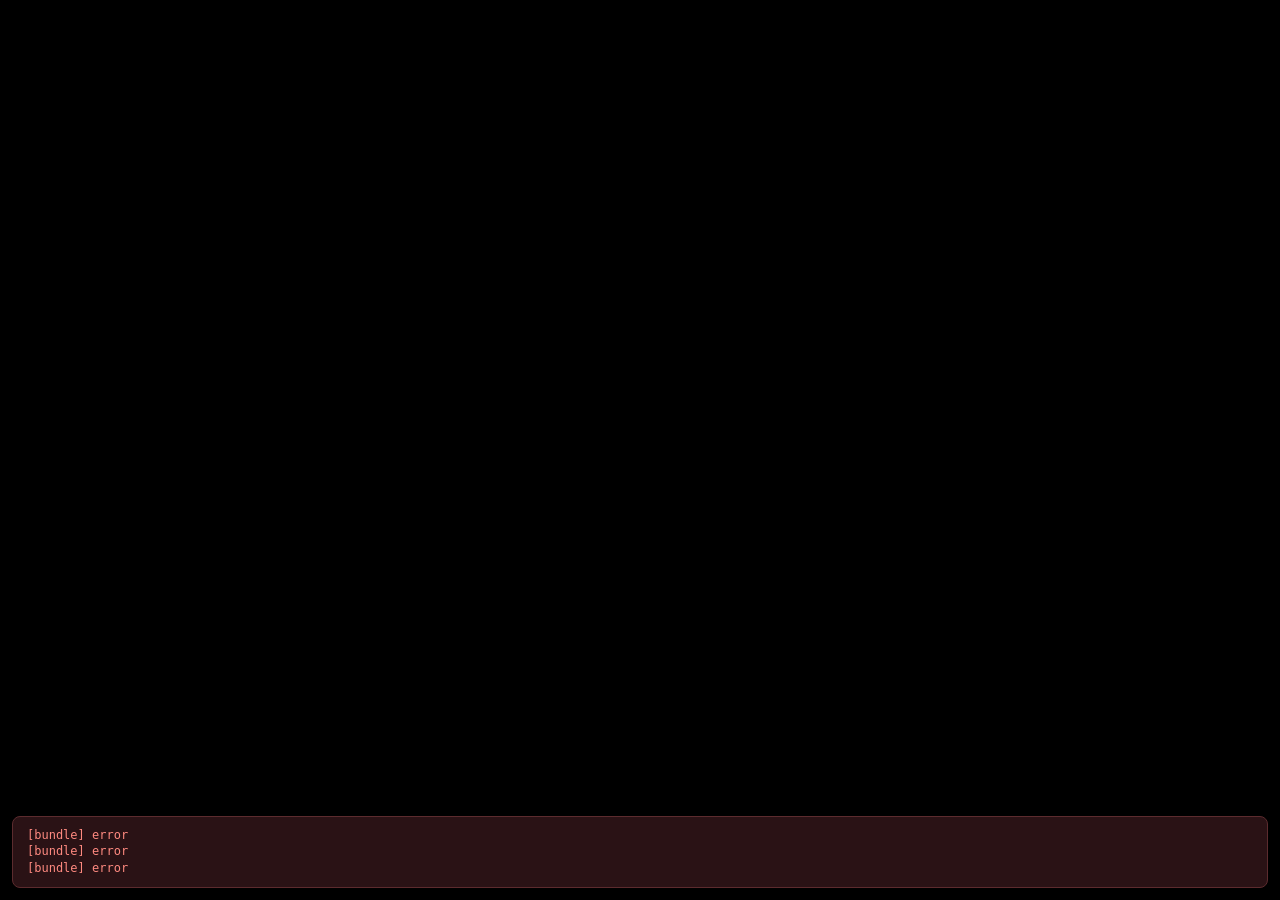
==== cookie-richtlinie/index.html @ c0910d37 "feat: DSGVO compliance, SEO, security, clean URLs, favicon - DSGVO: Remove Google Fonts CDN calls; S" ====
<!DOCTYPE html>
<html>
<head>
  <meta charset="utf-8">
  <title>Bundled Page</title>
  <style>
    * { margin: 0; padding: 0; box-sizing: border-box; }
    body { background: #faf9f5; display: flex; align-items: center; justify-content: center; min-height: 100vh; font-family: -apple-system, BlinkMacSystemFont, sans-serif; }
    #__bundler_loading { position: fixed; bottom: 20px; right: 20px; font: 13px/1.4 -apple-system, BlinkMacSystemFont, sans-serif; color: #666; background: #fff; padding: 8px 14px; border-radius: 8px; box-shadow: 0 1px 4px rgba(0,0,0,0.12); z-index: 10000; }
    #__bundler_thumbnail { position: fixed; inset: 0; width: 100%; height: 100%; display: flex; align-items: center; justify-content: center; background: #faf9f5; z-index: 9999; }
    #__bundler_thumbnail svg { width: 100%; height: 100%; object-fit: contain; }
    #__bundler_placeholder { color: #999; font-size: 14px; }
  </style>
  <noscript>
    <style>#__bundler_loading { display: none; }</style>
    <div style="position:fixed;bottom:12px;left:12px;font:13px/1.4 -apple-system,BlinkMacSystemFont,sans-serif;color:#999;background:rgba(255,255,255,0.9);padding:6px 12px;border-radius:6px;box-shadow:0 1px 4px rgba(0,0,0,0.08);z-index:10000;">
      This page requires JavaScript to display.
    </div>
  </noscript>
</head>
<body>
  <div id="__bundler_thumbnail">
  <svg viewBox="0 0 100 100" xmlns="http://www.w3.org/2000/svg">
    <rect width="100" height="100" fill="#141414"></rect>
    <text x="50" y="52" font-family="Saira, sans-serif" font-size="28" font-weight="700" fill="#FFC000" text-anchor="middle" dominant-baseline="central">MS</text>
  </svg>
</div>
  <div id="__bundler_loading">Unpacking...</div>

  <script>
    
document.addEventListener('DOMContentLoaded', async function() {
  const loading = document.getElementById('__bundler_loading');
  function setStatus(msg) { if (loading) loading.textContent = msg; }

  // Error sink persists across replaceWith since it's on window, not the DOM.
  window.addEventListener('error', function(e) {
    var p = document.body || document.documentElement;
    var d = document.getElementById('__bundler_err') || p.appendChild(document.createElement('div'));
    d.id = '__bundler_err';
    d.style.cssText = 'position:fixed;bottom:12px;left:12px;right:12px;font:12px/1.4 ui-monospace,monospace;background:#2a1215;color:#ff8a80;padding:10px 14px;border-radius:8px;border:1px solid #5c2b2e;z-index:99999;white-space:pre-wrap;max-height:40vh;overflow:auto';
    d.textContent = (d.textContent ? d.textContent + String.fromCharCode(10) : '') +
      '[bundle] ' + (e.message || e.type) +
      (e.filename ? ' (' + e.filename.slice(0, 60) + ':' + e.lineno + ')' : '');
  }, true);

  try {
    const manifestEl = document.querySelector('script[type="__bundler/manifest"]');
    const templateEl = document.querySelector('script[type="__bundler/template"]');
    if (!manifestEl || !templateEl) {
      setStatus('Error: missing bundle data');
      console.error('[bundler] Missing script tags — manifestEl:', !!manifestEl, 'templateEl:', !!templateEl);
      return;
    }

    const manifest = JSON.parse(manifestEl.textContent);
    let template = JSON.parse(templateEl.textContent);

    const uuids = Object.keys(manifest);
    setStatus('Unpacking ' + uuids.length + ' assets...');

    const blobUrls = {};
    await Promise.all(uuids.map(async (uuid) => {
      const entry = manifest[uuid];
      try {
        const binaryStr = atob(entry.data);
        const bytes = new Uint8Array(binaryStr.length);
        for (let i = 0; i < binaryStr.length; i++) bytes[i] = binaryStr.charCodeAt(i);

        let finalBytes = bytes;
        if (entry.compressed) {
          if (typeof DecompressionStream !== 'undefined') {
            const ds = new DecompressionStream('gzip');
            const writer = ds.writable.getWriter();
            const reader = ds.readable.getReader();
            writer.write(bytes);
            writer.close();
            const chunks = [];
            let totalLen = 0;
            while (true) {
              const { done, value } = await reader.read();
              if (done) break;
              chunks.push(value);
              totalLen += value.length;
            }
            finalBytes = new Uint8Array(totalLen);
            let offset = 0;
            for (const chunk of chunks) { finalBytes.set(chunk, offset); offset += chunk.length; }
          } else {
            console.warn('DecompressionStream not available, asset ' + uuid + ' may not render');
          }
        }

        blobUrls[uuid] = URL.createObjectURL(new Blob([finalBytes], { type: entry.mime }));
      } catch (err) {
        console.error('Failed to decode asset ' + uuid + ':', err);
        blobUrls[uuid] = URL.createObjectURL(new Blob([], { type: entry.mime }));
      }
    }));

    const extResEl = document.querySelector('script[type="__bundler/ext_resources"]');
    const extResources = extResEl ? JSON.parse(extResEl.textContent) : [];
    const resourceMap = {};
    for (const entry of extResources) {
      if (blobUrls[entry.uuid]) resourceMap[entry.id] = blobUrls[entry.uuid];
    }

    setStatus('Rendering...');
    for (const uuid of uuids) template = template.split(uuid).join(blobUrls[uuid]);

    // Strip integrity + crossorigin — blob URLs from a file:// document inherit
    // a null origin, so crossorigin forces a CORS fetch that SRI then rejects.
    // The manifest bytes are ours; SRI protects against CDN compromise, not this.
    template = template.replace(/\s+integrity="[^"]*"/gi, '').replace(/\s+crossorigin="[^"]*"/gi, '');

    const resourceScript = '<script>window.__resources = ' +
      JSON.stringify(resourceMap).split('</' + 'script>').join('<\\/' + 'script>') +
      ';</' + 'script>';
    // Inject after <head> so the DOCTYPE stays first; prepending the script
    // would push the parser into quirks mode. DOMParser always emits a <head>
    // (synthesizing one if the source HTML omitted it) but may carry
    // attributes through, so match the full opening tag. slice() rather than
    // replace() keeps us clear of $-pattern substitution in resourceScript.
    const headOpen = template.match(/<head[^>]*>/i);
    if (headOpen) {
      const i = headOpen.index + headOpen[0].length;
      template = template.slice(0, i) + resourceScript + template.slice(i);
    }

    // Parse the template and swap the root element. Scripts inserted via
    // DOMParser/replaceWith are inert per spec — re-create each with
    // createElement so they execute, awaiting onload for src scripts to
    // preserve ordering (React before ReactDOM before Babel before text/babel).
    const doc = new DOMParser().parseFromString(template, 'text/html');
    document.documentElement.replaceWith(doc.documentElement);
    const dead = Array.from(document.scripts);
    for (const old of dead) {
      const s = document.createElement('script');
      for (const a of old.attributes) s.setAttribute(a.name, a.value);
      s.textContent = old.textContent;
      // text/babel scripts with a src: fetch and inline. transformScriptTags
      // does XHR against the src, but blob:null/ from a file:// origin is
      // silently dropped. Inlining makes it a plain inline babel script,
      // which transformScriptTags handles unconditionally.
      if ((s.type === 'text/babel' || s.type === 'text/jsx') && s.src) {
        const r = await fetch(s.src);
        s.textContent = await r.text();
        s.removeAttribute('src');
      }
      const p = s.src ? new Promise(function(r) { s.onload = s.onerror = r; }) : null;
      old.replaceWith(s);
      if (p) await p;
    }
    // Babel standalone auto-transforms type=text/babel on DOMContentLoaded,
    // which fired before we swapped the document. Trigger manually if present.
    if (window.Babel && typeof window.Babel.transformScriptTags === 'function') {
      window.Babel.transformScriptTags();
    }
  } catch (err) {
    setStatus('Error unpacking: ' + err.message);
    console.error('Bundle unpack error:', err);
  }
});

  </script>

  <script type="__bundler/manifest">
{"d32a447c-cf5b-4dbf-bf26-7fc676b7ed05":{"mime":"application/javascript","compressed":true,"data":"H4sIAAAAAAAACu1d/XLbtpb/309xqt5UUirJlCw7try+uWni3nQnXxM7ze6kmQQiIQnXFKEBQUuu65l9iH2BfYr9f/dN9kl2DgCSIEVKlKW09+4mmTYShc8D4Jzf+cDh/kP4ixe2h1Hg+XQAt7URF1Mia4ODVi0gUxrOiEtrg9qLJy9/eP2MhmwcXNyEkk4/Dcmoe3Jca9VcPp3xgAYyrA0+3KpatUHtB+KNaa1VC3kkXPqGyEltYBXdd7mg+6pQ52/honbXSmtGUvJgbVVVKl/3KRHeuppYJl/vOV2s7XZEqTck7tV+UjjfyhvBx4KG4Q9EVGnHKp5v6adgFslVbXAxDfdVqXzVizmT7mRtXV0sX/kVuR6uHHxArtmYSMaDfV0238IlGYbV6mNJXftjXP45CSc0rA1uV+yUQY2Q7rBHDkaPHlEns/+Wdsag1h12Pc89GPZJjxSUTfbCoHZycvJoNOp5zlGPZkuWLPyg5hJKnGHXPex5bkmV/BoPai4d9UdHRz36aDjMVcotKnZwMhoeHw5PKD0sKmst4qDmjehRnzx65DmH3Wzh4kUb1LzecdfrHh0fHBwNS2skyzSonfR6B8Q9Gh12HSRmxD5dMRnuz+kwZJLuP6eCxy0f904OD/o92j0YFZR8wQIazUxZxztwaNdz3e6xW1D2FZ3H/R/Qoz71Tg5Hx95BQckLJumPnEsaz2946JCT45PRoXdManetGgt8FlDvfCGpCIiP/OpjqxYFdDHjIT6fcaG42Mc7eLi/t9doNOHsz3C7t+fyIJTw6ZMXfgpCOIPGnAUen3fK2CKcwboSv/0Gt3fN00zboctnFM7g9u50b69huut8+kSF4AL7XXr022/w4SO2sr8PpWdmT4obuIVkOqMocHFt4RNdSBp4YaMJtyCojET6DM7g9fBv1JUdEuLo4XH2e2fIAq/RhAEkzTUCbGfEBTSuiQCcSfcUKPwTEDGOpjiyjk+DsZycAv3+eyyM5SScpQU+0I+naRMCWACyCY3bu2ZnQsLX8+CN4DMq5E3HJb7fkC0QTfjuO2gEH8RHOAP5QXxsnsJdPJ3gFO5ayaQ6ZDbzbxpB5PuttE8sv7f/8OEePAS1XqBIB//zb/8OkgU3MKWS+D5zYcZ8H/ZhylzB2z4ZUr+Dld7NZlS4JKQtCCgR7V+p4CCIx6KwBcSdCD4lkrkwvAGPjkjkS6y2ny6E6q9xuwdIEEYCJEl9LMhNvbUH4E6Y7wka4OdQ3vgUP3Q6HUFDuXfXBKynd5GpjYuHDwGwjYH5DIAsaSx4FHgDqF8T0Wi3sUC77zhN1RP+cbnPRfL7fMIkTX8ccuFR/DXgAa2rh3f6tzH3vdU9cd8r62XoE/eqSi88kniGSzqSggThjAgayA2n050tIOQ+88AMSP3QHk94KJuZEXhEXK2cpzshwuXEL5vrMsWLprsHcHe6B/E23n/47adPb969Pf/06eH+W0pc2XEFJZKe+xT3cKMWzkhQS3d6Q49QbZd0uB4LZz7uiLrmhe2RTxfJOIjPxsFPkk7DAdRdGkgqkt9GPJA/kinzb5KJ4KN2xJqZMhfsV5qWCNvqqGSLvKdsPJFpoXl7mNkaki7kJa4kCrkB1KP4dCUlfColFRcz4rJgnDTkh/pIpi3hFJ+b3rrxwxnxPF3taLaA49kitw5v1blNWtXHuN1LW+10OvE5+2A+fLR+UyRPF7EFeEybreQUN0/[base64]/OYET8UEmbUeT775knJ/[base64]/IZdbkgpjO1Q/RviMhQ6nzA/39MnpUgOAu/Wftqwq+pOEfawhmikD+bLcZG0IgH3DQA4VRvAVUPZS3tuJFAPnOJdJOnScVEHJ+lArkJUvffSU8MCueUK7ZRxjfrp9QP6XIzigvVm8m5W9WapHi4TnMlY+Ii0so3oo7DU1y24lbuoHhUipOsmduUIfssmxZqwmtog+zkENlJSRuK161pJOU5pwUb4AUl13RHGyCL/82YWoX8cvkApL8uiRuD7VcfmmaWoz7VfLdgI6WHPCvlCo+lLvK4wwLXjzwaNuqxZKg304ZSaQGDop2lN1IzR/9LMoYzhTexJaIYjcYc9U2U5EsyXtKQsdFBAmVT9DuIu4sCj47Qbggpd4qxolKuUeoYLha85FFIFacYWFwj86vaRgNrS91TS9Qaxa7UxNSuvbWeGBvVv2qJm2qJSDmlI8aMCMJIjIhLUblDbU8xMXBJcE1CpSee+/RaCT20LcaFlWRtQcAlKptohYYLVDpBK5265usZViM+IMgnEPpcQgMRQXvoU+o1W0Bv6FDweQskk8ichty7acFIW9izWiYOXJ0n1Rhu97jyHpjqOT1RN4OfFA5C1Vcx10S5XK1IflDHpwUhlc/xE66BPvFRSC8kkbShWmpuZEPz2PWyCS17qPVmtsf83XfJKBpSRLRZdNpXV9NDzTCVIkmg5lzCSmOgp7dA2yWiVIFCtNQ21oQ8ul4DdgFwCCOfzwdQnzDPo0HyS4phM0ZF/PKMCeoaaOZyP5qmtWKsbJPmcQqPcWbGZJ7aB21YmdJHA0qjlHiRaCNfbprvlIS0Hev2GVNemblOH4tvzgBPLa5W1e1TaHg1iFuj7MTeGs6oK9/i+VVGD9iHk3Q9llUmJmxzx/[base64]/llEaVJwH6g74SwYa/AqSODVQ2xkTPmUSsFcePbqSQfehdRTc7pmHuWAvGR/[base64]/4EvBlBzwIH+MfSPaxk7b0qqZeKVLwYZhtyPZEo1FoRUWqTJ4HCzuXPoOyM11s9qxv2bMU8xnFqecAC1Xr91AP1eq3vQOcR/D/qdQ+j1W/1DONJfjtRvZt4jht6xGq55LZ4mDm9g/rWfvdc0qnU7hzUcZ7Ma/VdAzVUbevV2Uri4b9NMs6+zhIHB4/WD089+FGSMX1ugmfl2czI76SB/Crv9ojOoKZvOY2uSbtk9CuGdDMDJDyB5oJHTCzqS1jA199EPPyvvsXac/elWD/[base64]/AZ/XBjikpV+mLKglHMJ+Tha1AeBIK1uKYnbTK0Q8Yjwkjd7hYSv+z+n0Dndo2dsKqaw3in3+0+3MlXcPPudnm6WBPWWzY9ZB6EKkonq1gEro83mJmdBmo+u4qH24dshH8xcItuKk2QsGXxnopgxUkU6xzikL2JT4LR3N14mZI13IOA6vBRPChOKq+gBmI8WN7kmG/Jp24EfuRiHgguLM3BsS5Pin6llxpURfm7BA8Ry1H5Sq61VQW0fYk1JbVZ8V1FaGXf+EXnLm4e5q6JE/hs8saP/pVkfBCzrziUsb+7+E3++PW1Bv15sdyV/wORVPSUgbzbvPMEh9qfdhzmsimrczQB8380qn5j42z9MTr2Rj09p1POaJnPo/ai+HomUh4/8/baHWlarIC6avvuVFMfNy1OOB2sCWpUF9z1okfvAjsVSioretYjh/TtSUrWLW0rveFpyLOsWI2CWjxueupVEoNpCViCZWCHmx4i/Jj8hgbHGZehLzGsl61BBfyMhaWLI+Oh08skv/XLMFDWSAStzhzJt/nIsod8Wh9ODkypltVLRueIrs9Sn1+6i6v/2mZMF6iKLF1w7ASe6i4vaYJL3I+BWUbApKNO2MQkeRH1BQLIx6QPW+hwZGrZsbac30gsF8QgPgQQdU6FWbB/6NdXJzEET3o9ixO6HulY6CMs75p/qJrcPx4OmEBGP1uehKQQJkViMWFj7VvgRd3XQN35ydpWgiBSsfeKDAzeugANlkx9q0Q9S1Nprp63HSFxrE08JS+wrOIN6isDIQEH/5xm64qcfX+Earqaex6V0RC7dH/NkuYcXCaQ38bMdOAaPqhub2uKWzGirUBppM+qc0Si4bEpe4EDSVVmm4/cR2l2i3/SXp16sijvSgq8fqKxzRLFQs9U4o1SsLwMDGsd6rgp2TS2r3dzvsMDoG+7yYCBZcWYbO7dwW602s3eMlI+9xySY4LLEO5BbR3HLIwJ3c1QOZQuGksnrmE0n/RXFP3YD1MF89pnnSViVit+B+a5Q1TRg2o1F2LE4Uo9hIz8pqLTu7O1oc7nOfE2RvOjW9bTfdfTFfFqyviq9b1oLW4jQj0XcF1KwsEdsgtcIsEl/h2qZwTdNOwTWlOqLn6CqEkc+JNPYfVNsCGmqz+1N1lqgHcy68qTIsvTx/9Q6+hwmZDiMxpgJ8OpItExuhXIZoSxpPVJYBuEwN9crGuxRIfAoBN6wVg4bjmOEs+tPDVgBCxXFg1ISakImpeEmDSNvyVYCGxnXMvcKbJKiSrwJ6lfkTxoZRsfaWe+qANUN4jP5p/KSYyZJTVqLbLRFwv/4UeHQxgMOCGICxYF7K1gTzLul0huLgqbIvIe/rjgTgHSjojkQl7lgSZOnEjN9EYDnFgGXzm4xbCfAEUpYjSSuKJN4Uv5ss2VkgyL1sPOuEhkuUc2yHoY1rbQ75O9ImKOWC+iMVtEFEumus237LV/vs3bKdyF299lUMt4maYCBjr7e70a32tJmbXEpdtiHY/6demy2o4cGuVeqfpEZwddGq9m2tkCNkN2bF5COFcccFF+2z15yto9mzzar5Q2Rfo19/BAs5hr0vldisRLOAlLo7smSiQSqNdslSe7l4XyPU1yNXA262R67FKct2BF/jlGZfweum4BUpp6BrlPVjhjBncgJEB4KgXU57PlngMZdIrp2flnGNC4gCN/meA5vYjYJ2Evs7gw/qdnZifjJ2vJ/j77alcSNjotb1S0yJIyZCXAK7N7w+28BBfXA+InXNxw6zrYkfFJQIlHeYyp/MlyJPK/ZgVUwuweXskHqY5o5UQHwrpJj6VAXDMC9ri1y2OMbjaJixltgcza+b5Z5aFTwjydBnoSzm+hXCITOM6aCXt/IlgXDlaSkqAF9cx86UzBoyJaOmsIoelx2k79mZWSFNvs1js+NZX9GbgWozHllKqlr8SNte9foq4ysPEvNhDLBjvyaWaWB7ycXuHJlXAeMyaLwCHNs6C4Yco4fS+rEKPK4IkKu6s6sI6A1QciLNeZCaEef5u5ZFl3zy2/KzHfRpt5Zalm0FLnW/xhGlcUPtrjXXKnk1TOk7vdtbIDva+nRaLZxJcfqdyvEkkejGUrws0Whefu/HYsoUVJJKFYYf8WIzBspjis/EwBJLrZAF6NLBhEww5R71AbPZdlAmaS6AB0mHs+IqJLGt+MUK0MKvKt/a3t36BKCnpunn529ff3r5+tn5iwuUdLd7OtahLumUCiKYTqaC4xlA/TLzUBLcxa/oHP7rP+H5zTA2ThiH/OWEwkQ9hTCaUQGhym8KLhEdOOk58PTnDryJBIrpULLAlZ363p1mU2oIgl5H1JeZEby1n+kB/NztqQG8Of85372WoVhAD6QDTyCgcxjSwJ2gMUtBmhkVKu104NLcCCIRhXbv70QUwsW51fmFmtnFu6Wu51z43i9Rz+mehGYcSVk0c81B8U3BRox62O3HU/[base64]/kUX1tfZF+1q8jC3AGKnbw8kIQFVLTnzLPwY2FkdnxHuu4oq+9mq6OERXKNSyfSGUDNxFQVQ+YsLMjbjLM5AJDZdCQZVyLfpPtl7oHvxMBpoUXXJ9NZ46g/W7Sg272et6Cr/bOJHce6Ru10ThLr1loLjaYXippKBJuV0yveUYe93AWh5avVvdIMeOGUX9H1bsi2v/ZOfVJsebZYYdvTVcJ+C0z1FmMro4et4mFz74VqZi7IbMPDpSHa0unSdwfiw6UIWlM57Wq64dozFrrKUfaSC1rJylnWlUqXtaKnC7S/o1lkxMaRTl5Xq3b/cPPV2NwCuG6l+scbugVS3ByjGhdZssERKu2LvuSIOqdvkp9nHEoWAtuBVED6DKC70RxsuJ+stx/hjWfmLTTG2i/AWPAwvfETJ0BFv2j1K6c7OYC5NCv2ONH80Zi2gCngt7FZQxk1polRY8lIoaFohbDrndzfRuM9OFt77HIhuzuPmmfKqoQbp9zMkGY2zHBvLafUH9TljbaJiguqF1Twe6nupe/02FppT9/5UUltf6kUJV9X0uq7yksGkvk0bFlqenHoRJHuvola/uKnV+fv3myqkWNCJ6WcoHKNSvHPx7Zijoh5AHWcFRGWJnHkeHTc+rZ3hH9bqDg0N9TETcddp3sY99ztpSr5uo5Jr989Lup4lQJu+jx24slmdfE1fXYp/i3qcxIJ4pLA7vY5Pvrv/[base64]/L53KbxKLnvFnsqzM0V9lT88739LHBzdlfksMs4M08H9AqH/IHNYAS2WjV+Hy76eQgJYWanLU+l80Qw1O7qG+qUumJahYTx81cxcpekOVxsJjcTBN5M4y6/Y+OMFzVLexPXmruqmrnuaVpOLLstnpAtonLOsY4tYLC6XPXKgLO1UnNY8d1ha2GBbx7ctHaQdmdY3MPqo17XERp/zxcxXhqUl5U3jTzgzQHQnCpz1qsWtVbj4VYyVFDgsrGAEOtHje1MtiMI4HaDKDYnXJBiud05hwx9bGacruo/v5WB9df4+8ay6BI/eSy65UM5Q7UhE9DWA+gsyHXJ4ImhAoOf0+vB6RgOt/aABdQD1JzCn9IoGHvARCMW4MITkmhI/VKkKZ+hNJZibk8T5dHCqEz6lWEVF3ke+31mpqBwclitlegI/BQHXab8zE9CaptL8cJMhIvfs4T/nc5ATQWns+nRhqkiBYTATMqNqgFP1dimXB8wFGox1GJcuyIJxtaE7+Ldw6C/YiCoOkhk54tmnGKukFbFngs/sgaOLO6QkxASQMxSffpIYMgy5YGgQ0EPVNyXQq6/uwqJ5gA9DGoZ4n7XS0MvVQ9zRWeVQkqHSDC/JsEAtrBPfr/8964U6n/Q/mlq4uR10CS1rMDykck4t2JuxkC8B6rwvYhPbeaG37qC3Ke3XK8R/Hx66MuV3vV77gkgaykpKrZIH8TUUMgwHmsODyRWiDl8CNRFRIv/2/fglVZApPM1KBLuOJSwKq7IsL7arWmxaVzUvGTIOA+Qesa1cBV8ODC/ZsU9gC8X+wLmXYo8iV6n1QSW1Xgl7W6MPOsk7IzLvhxgkV8mSF0xgYZeY5GtGnGSqq0T4VdI/[base64]/J9RTHIXfdERNtrnXc3wLTLa91AnNBdZ7RomvCkH9gopr5tJQNx5I4kpsz4ZG6fI0NrzSqQ9AGRNb/85CO3Hq+hDwewAo2E5mfwm8tGw7rHIvtdMfCTCM/kDz9BUsfWPnvplp1WTDq9zyX+i2Vy/JI5EzPfWro5wKEAb5RTWzfGkAUZnJaxXWymYkSPfWwfoQpLz4xriUG2ABUoEq/d3ouC2gip0o7UvGQbYZzXaHDokKsQzVoPuqeRcQ7MjZ2RG/T4SJkkBxewZK1s6nhPlGyKtMixPuq8CI2g2P/kIXZDrzacfl0+o5zDeJj4rN7bEN6585w0ilZssSfwrwjav5cWySKcQ37kx2Qe5/ANt1Ju/MCvUwfyjHnUmloxWVJnDBa1gX+lE2nGZJe1z1GoTdvudp3FEIRO0dJqttHp9l9w6TVbdO1cvI94rDzE6MSWPf/d1BQk6K62QUTh4CFQSi9u+LqrYzu1Q3rOQ3z3ZOsCIhe7hGyO48Hiwjdn9ZPDlBy/OR0WbU7ZU+PAFPqR/tUOkf4NEpryZm/7Gm/[base64]/9rqW/Hdsfe1//NX5n/GZnIBd9XOkYKC3BpM5QSkI2/83GUci/S46gHSb/WYrryUqfqPcIo0eRfLWvyP4LIvslDPx/Adkf/10C+0p84V4HeckatWXYTqHyUHBNX5ul9XRTsyt2keKhvXte3F9tdd/Qih/3pQI24AzS/AL60alVRL9+KltGPbMKqXiRTBF8YhVI32OVKZU8toraL2vJFLZ+sIrrxOmZguqRVcTk7MyU0c+sQiY9UqaQfmYVutQ5b6wi+OR0Ty/o3v8C6cqh0bKZAAA="},"76927f95-a036-4576-a79c-4907138c5880":{"mime":"text/javascript","compressed":true,"data":"H4sIAAAAAAAACt1963rcNrLg/zwFxHFs0uqmLrGdpOW2xpbkxHMkyyvJyTlH0khsEt1NiU0yBFuXyP19+xD7hPsk+1XhDpKSnGTO7tnJN3ITBIoFoFCoGworK+SnnY87B2+PdrbJuCpmJIn71Tyv0xldYVW88jysGfnf//N/kaQgeVETmqR1SA7oaJ5mCblO6yk5jxOjFXn6lIzmOanmOcFK5+E33pxRwuoqjWtv4xvfD8jwDbn7hpCrqCJnZwkdf6qKkgzJ/uiCxnWY0HGaUyijVX27YVb8WFSzKBPV/WJ00SOX9LZHrqJsThHuJb0laU6K0QXZ1MCNqneE5vMZraJRRgekrua0R+IiH6eTuVV2XaW1+YyfIIuADAD48SW9PSVDXqpRLOejLI3fpzRLuhB0+sHr1LclLcaI/NJwSDx2OxsVmUc2sWiZeB4ZmIA2vvmGkJUVAnNU0Siuw5p9Q8h4nsd1WuRkQusDKPYDHGgCPWQ1OSBDcp3mSXEd4usNfJeOib90EJB6WhXXJKfXZKeqisr39LQOrGYkZUgN0VWUZjBG5JbWXsChVbSeVzk5gKdFG07b+3suWtsOXtv7eyZq21+B2/b+3qPQ25b4wcRNYbL8MAyjasJwlvQAhnFFo5ruZHRG89pHIKLmN4QE1lSUUcWoMxVYth1vF/EcASRFbPc+icmQJEUc/jan1e0hzWhcQw9v+kksscZxSOJAop/Ps2zDgMHiKi3rnawdEn97nER11E/iPn88lbA5hDtSVkXJeqSs6FVKr8mCDAXuUR0BpTLed6I+thlOaP22rqt0NK+p7yF8hOIFZHMTkcQm9tDfCTA1nZVZVNMBSeIwzXNa/Xy0t9sTby/YQPdqU/0Ma3pTbxV5TfOafPnCF4bnyVa8D+oBe4JPiwY5ink5oje1zypnToqS5ntRHQNhrLyGmfA3Byfs+J9vTp8Hm29WQnpDY2xmzI9q1DlNcVYwSoZAK2EWsfpDntCb/bHvvV6Bb7wxp1vUHQ5Jfw16yp9fa9TCFFp3fksOr/gcy9KY+k5jsqzBHa+ehhnNJ/W0x79lkUdSAJXC+tve3/sEQ1f5QYhj+L4qZod1leYTGJAe8WCKVqb1LLMp7L8zjf4XU6XqTRVdS8JEEsNniSOHO8A+qDHhjxwyIRmtOciEP9fVreobLydD8o/D/Y98KvF7vOaCxEj/svZXfHSh8RXf+PJF7nCiADe5Ard7D96+raroNkwZ/uvzSkHwxz8uVvHoQhJIYtKRJJ8h1AifyMenTyWWVvHQxHXTfjdoLLuKspoMyZ1AZ1xUxOdvLkkxliLOJb1lsPMbfYTxujxePeVj88QLENTx5SlH8/jy1OygOyImXGgXiLVMNjlGzpi1UF4Sf4xmuJg/RfXUL6N6mkczKhFESsLR5OWczFuoCpY3jYuEfj74sFXMyiKHXa9sJStzskYRssYyZGWW1r634gVhWZR+gF86KIras5Yo1A8rWmZRTP2VkzCJT0JgOk9WesTzAvMVFG+Kchvawti8R0UhxCgQCd69Pdw52zo8JENyzvd8FvcR4rTIElrdjaL4clIV8zwZVJNR5K+/fNmT/w+/CzZGRZXQarBW3hBWZGlCsNZqD/4LX4rhIIRX61dRks7ZYL282RgVN32W/p7mk4F4OSpuNoorWo2z4nowTZOE5nzk/n5Jb8dVNKOMsLjPpmlO71a/NVDrlwVLYXoHa6ur35KXq98u4EdrDfGeQ4Yhgx4DK64rGs3SfOIOQe/+mmle06qEX7OUsTSf3KlPVTSL6vSKqkHQYxkXWVH1Z+mNn+aEVZNRL55XFc3rLXhBXn7bq6soZ2UEZe4oYuOBUeHxnRkMRnRcVPRrOyXb3cWc/Q+ePZNIqe5GI1Zk85pupDmj9WB1oywQTp9e0bxmg7zI24YiS3MaVf0J0AasoR9XEzrpcWJb+763tvZj74fve6sBWX/5rSh+8X1vff1lb31trRf++DIg333/bVuDV999GzQ/CFRHBy+AUIBINqI8nUXYAUlcZC18wQiFlZrm4zRPa/oVI5zX0348TbPEz5d/BGboVAj+8By0Qm5UU/DvdM86hv4BKvzBpsJFG4PoU1BU7sooSQDFF+UN+aG82RgXeT1YWytvVtbCF2Se9mdFXrAyimlP/ZIIcXI2+cb3wcZ1USX9UUWjywH+7UOBxqC56pKUlVl0O0hzIKj+KCviy43rNKmng3U625jSdDKtB2t05vIYicYVreo0jrJ+lKWTfACyTn9U1HUx2/gvZoKN9S0BzBmt+gyFSZzStvGY5xVlRXZFkzuYhP44mqXZ7aBjCrAKLojwh5d01j0lL4PGKIg3qy/lAMiefVfeKOYg6GKVfFfeaHSnBavx34hJAnKZpq6cFZM0dqspZlMX5QAoLqPjGn/83kehf7C+9uL7Fz989+rF9xuz6KbPSeHVajx1cXtV3pC1VZgN3cG/jVZXV9dXxVT8bTweC5JefxRJ2+PxorzZuJ6mNe1jpUFZ0f51FZVtDJJ3e+U52Uuhw4x8Ovjw8egM9undDx/5Xp3mJCpLtnJNRyCEXPZZHU1on96URQV7OzmZr6+uvSCXlJZkVNRTgRU0ZLd5TMCikJnmrIpOojRnJOLWLMJqWobk+Qrffmc0SSNSVmleKwHo72U0oeSOzKJqkuYDshq+jGcbQtQhBO1MtEfQtkTuCF/Dac7ShA5IdFWkia78N8CkKOqe+kXeKDIhd0SsXRLN60K3et4jzxUrhZ/RuKaVQpBwhPlm2Y+SizmrB4TegD2I9K/p6DKt+91VFBQgiqQqyv44zWpaDQjMEllKZzDYUW4Ae7CmgqkYcz+hwLNI/8cfmQXTqDGvOA8n4erqGnsAXlpTXr0fF/O8HpC1DrDjNMv6swJmAyjkAbDAWYHKwIxRzfMc9igTLvKq1MF3tQ3ZhZKIz6U98f3n3d2zT29/koKoB1tib1Qkt3eSa8M+LShtdaHIRf54I2nFrL9AyVfJ/VAPJf+iMm1UPZJpQxUI/yAeg2ZAhvAmbNMDUOUzRPHNJytpWFNW+ywa023UCnwJJzB0H1OBIOaXwODw+WAXEApB4P988AE/iMqBwEANoKOx6gFVOoOj4yhUGsqQgS+TaJpISnhNRYfdrz8zrcRZHwRUfMF0esLakojpsE1TSm1vMywa8yCU6C7zEDfkDg1Dp6XFCqIgw3vpA+lZWk448uEsqi7f0zqe0sSXbZ0qjNYH4k1XlSgpyhrtTBpKT/RdVB3DR3yJRTit6DgI6ynNfdCA0YpbURYWl1wHRhuNH6BhRtarlSvC6HoEhoGabFoWwjqwdH0+xlV0vRlKE1GgcJ+XSVTTn+tZZqBeRde6qiCCIEQaMTwiUGiZ3R5hG+Y1YZUr25ptsvaS9EpW5tXCFAjIE1xCrN4kljrzr2k99XnNJkWFwoQQOOPG2r/N6tuMekrSY5apbGizOFkJwExplIRRWdI82ULJXi0sk4hhRxyqgZ/QenvLpShek+awfHXVik5SVle30MZtoRblYR3lSZQVOYUP+W6Pj3uE0foojdFGg6sonDN6CLuBv6q6rF7sjMc0rq3ZNoZvPgInBL4TUH0/x8ecLJO1QO8+2JeQzUcsjJLEZ/OR8VIsd/cjVquEZrSmTsOF4qM9cnyqXgh4U/8A5RAOBYxO+1e0qtKEMmDIsDLa5kd6ZIa290cTlSwTZAMfCcxxs19Jogwrmie08qe+PUWBgEwzRnX7rso9YtG46KkkBtc8RG/KSpuHPmzvfDw6O9gB/8A/j9/2/zPq/3725FT8Wu3/ePbk9PmK3Mg/ft57t3Mgq/c3T5Jl/yQ8SZaDzScr9m7MVRT/KspYjzT8EoAEGRJtbg/Cukpn5oguQR3F9kGeJKv6LbwEIyMaNX0PbJ5YhL0TJsM+WRMVAqyAqhb7tYrKX6dFRhFG0zhrY47wuM9hrUf6a0ELddDfyJCM0zw5KspdekWznd/mUZbWt/wLBtK/uUsvu4K13PXF1R6hvwn3iCJkwd3vbShbkWUAUJRiRDQQdp3Cpu7j28BcxGAT8YbDoTcw1pwYGsB2OCTV1YZTf6mz/lJr/XvAW7UTOo7mWd0F2qhrCkkN+ljyFB0tdU9vENjkxduC01w3h6e2WuMoY0Y1fGyrB/zFa5Fl7FrznIcOJF4n/auVyOVSQcqi8sf5bESrBvUZS+PNkKzDkrDG6Zn3DHigNXTPvOD+tSVqN5ZRY+G0WP3FXKAMq+ejKcW2LlxDpE9oiVL2quGrgPIUy0hKXhMH9w2SLi/[base64]/eg2p545wCxdJewBpcQ+lSB6yaNl93YVlbcEgmAocwxmK71IWMDdhqNXKhICm4nnFQ4cYMG70Xm6KSmSA5cfQ/nj19FQ3AkIUpZII8d31NM0ozJtFoPes0dCac96pmewRnyskkcDtnpz9tkor/zxJllcCZ/pnrUOAn8UhwL/[base64]/fXs14O3n8CFj6CFUwHrVtG1cDKI0A4RICjf4aN8BWY64xU8ylewjI1X8ChfjYvC+Bg+yleVUV7JQhOOAjI1gYvCOCq58VG+EQXeN0L1k73//FH0X4QUQFjoTl5XKRXBNaKcijI5YsAJSt8/vuyRq1PUPo+veuTyFNS5QH5g5xfgJXvG+BZ5nKXx5YB4Rb4FvwS+RR5Po3xC+Qv8qd6keTmv8cUH+KXK2Xw0S/mLQ/yp3lzS26S4zvHVv9Hb7eI6N9/NS/nmc2mWlxVlTL76BA/q7ayYM6pg7sGTBRXfC7j41oCM72iOpnD5egce7RoZja6orrELj6rGuIjnHLX38EuVj7I5h/oum2t4STEfZVSP9DY+O+MNRpmbekbzOR90/rxH87lFJLB4MCzC3xwc//ON9+z0i3f8T+/0uffl2fE/n50+fxY8VybsD3uf9g+Ozg53dt+fbe3uH+5wJRjsugd0snNTcpryXvs3fW4S/5LE4lfge2RZfG6ZeMHKG4GrN0k9k6r0ohYqtn/CAv846v9+ugwauaGWnz4P/BP2fBisTCy9m/OJrYhRHyzXkhvDb9h3wRUtA0oE/2nrmYzx8s96pO6RCJeB9xq6UZNlEkE33rxekc/eGw8bSNtcy8dWXk9pNqO1f8K+vAlWJmmPeK/BqI+lT9a8e9uerPB6J+z5G9F2RTV+c19b0RFrZM3esbJHcjRsgnIONquSLJvcdRlfa1xwHlYmPeLHfFT6MApxWBe7xTWtcOSDABVvc0yM+KnjikZZj0RZGrFTI5aqwYj0VnpPz4hJg57/emUzAITgGzAz/ubw+OSEvTkNvB7SW9BTDb0na1AVERGFbVoafLUhYV7SUTQ6KrZg19GuBekc0MPV5+Qb4Iid9QgfNBiuz2WphqsBPmbsqNgfXfgxY05Ea3tQWkLjDMYyZkwGXm14gavZpDyoK+PWEQhYHWiTLtcaXoMk4Ur1MtyuKCWApi4g6xbHUC9kdVTVDC3QXr8PQZq8/cAeOigLTm2oQiA1wVoTUjSHq5iVaUYhPtQMteRoX4PODLJPdK2FXPb85O7kzj8+YSeHp8ubwcniZHHCnj9ZMYR/bOgOYckdWvjueE2JP9JcC4KVdFkYklYpvVOmjQYQSvM4myeU+d7dXXO+ShhDgTqf1ZUm2isT18irsUAAfENnMFdQlpKnZI37UkwTJYbRYsArC8KLIs19z2sbfW6RrqJrV0QTk+CEzcdFBoIWD4PNi4T2yGWaJ9xm63jEqqL8idY1raDPx6em3b9kdJ4UW1nEGDXfgtg/TfP6MP0d5lhblIy1cSc4nDj5AcvkOAxDQCaMZEgxO7VVLfSJokzP4j48oNKsS2WAc12CQctdMIAWl7hNzyaGhtJbc21oThsEijHxltY6wWa4OnSLhlVTwOcIwqhg4IulkhhjpY68KIqzurDoRpo7g/omvRJ7hsJyzrjrKTTKjV68CuQRmOCRKKS5CDdOilnD2gGA9VLqcyvJEm+EoyGlEjSEN/oTVWnU5zGl7iucZy8IjOnpmiDVk4biY01MDEPhBQIIfwRHhWEGUcqlajQuKt0EdqT3RdXRwEK/yL0WzJX4zo8/gSe+yGEvvKS3x+un9u7Ei8W8fRe4k2OsWj7rx3i+yWTJfKJP27jJndm+ZxNRT1OrCnMGMfHn/cOjs8Oj/9jdOft0sP8JZNiV5+TvZ2efPh/snJ2R5ysoExzS2j/[base64]/VQnpWCP/cjLSH7g2MbrfJGkciBgDVjLbdrC4zI/bDdafLEAK5xa6sLJG8YHQ2qWg5IEla0bju42mqPnyhHzGWTnJozG0DZabPWoHRz9F79O5Yl9lHbQ/[base64]/EeyHZQ1P1wHbNr95DGkc7/y7pQuAGMDDcBslrowPAUjttdQQ6UVhO0NYsrKMJEH8W1tEE9lCbUegPYz0hzPGt1MD0fVH5NLNow22Tju0mH8b3tlDShtXo3z9g4UPf4lq9bopSlLAe0KytkbK02N/TwWzOF406kiFZNeRGex1VOU1+LjIUubv2WHtXgzafVYS2jwvkeho5zJGLIfB2Mzw7U/GHmx5IG97JKnB9aGUoYxoXweJvlcNXOFCMGhBPoyUy+GaR0RBq+N6xDgs+JfChBhqaOQM2AyKxaV8smtBt/n9TC4JFiv8FlQ9UsYxttr6pO1VAVYErwijR2vWJF7QsF0dTq2/qZsiGVCwB3sOKpalWCp4HgwvQp9IOYxy0fl9FEyAqaWm5w+leyMcwDA21tJSM1ZaWl3xUU3X/Steh0QwAKQ1VAmDwaA2+jTedPEti1tWZlI/Fteu8QReL3MHB8r8JtNey1UE+haLqo7TtwDBCr5xyQjxWRlIoNf+HI4beT6UdcIM/PwVBrFMQnh5aA/LdHZJtKalnmXhksfCcisaIEcfrRNyl7DQFMnCKOj5KcnpFKzlZiQze57sfTUjECJ2V9a2NnINaC5m7GLePc9sYP2J8xambxuDKvhmFZvCdRYDGmkjZL1GWJpLdXgXN07JXDumo7rQtLdUFCPO76sSALwHUA/TZXV7ojYoio1HeFo5jfV4M4EODBiMlhb0rQ87jI9XOOq2d1+KeWcrqnyhwUFORpJlzDByqibOgdhhtxETYc6NJxESDtKYzz2wD2uZHGZD9ATdFpy3aVMyzYXgGQcBb9XpkbdXC4jJNGuKosxfr7h5WcRu+ZhcfZMeSfkDwh4YQ5M9HktsETc1pySY/[base64]/wRMHDTOEqypqN+dclmCUVUGHiI94GLekIHsFJHskWrrjpt5UlmBITrGKJ+NOnpJURXIkuNYBJyxHZ/OOE3UopRuc0qdgD1k4ZLcqQRSB5x3aBpn8eMuW+iiVImz1T8FHOiivagNL93gBlqbdl9iFpw8ryPpgt0JzXQajWEY42LKwKBjxOuwp0O/HK123U61h5tVkXF6ThIIK5MdTZlp3yr1kI2uHEVAQL4eZxTYBnZxLRgULZfIuzM+CTZLUqWI0G3YEevs0uc69aOoEyOcoNQi4mx746QfuqMaDNMEBYlxN7RQonhDQYfBKpc9yt/MqwF19ZtuJAGky5JdIXKXyurJ20GQ6q91ZsYJljXQ9PwlTUI1bmpq2K5mAkfpgbOMxH+J/U0kKXXtDjoO/dRRqGGotTTLJiFGWwdTZ3FIFBN6voQxhWn4Pos7go1XajxWTjkEhR1X/wQx08S7Ozti8Cch3MA151wGRV3PFGWaUM9si/NK8gaFZ+UOqLm06Bsk2w5RVTjlIwyBAhadM9PB2bRRjfPHC+Dn7B/TFYoOZISSsnoX/Bbr7U7CbwTza//O3Lk0AeeZ0DWt4Fu8FcUBfM+/+RQcNhfW6q/pCo5l++aOhLwz/J1G/u4enTiOmThDRTy16d1iCrgMzSEkhsjRRddqSItUsYgDc7tow2qnqX5gke69cEahvptAXPJDUw0BmtA0vsgtOWLQx9DrwcgARYA3AGppUVUbJzU9MqjzKfU6s/D3pkzjM/tR3CuuI8CYh6gr511rLjtWwM+tTnlRHni4EgSpt3OCtzhkPWZwZT/[base64]/M4+yss11fI7saAqoWYzAmxymExA985R2iBGXUEWKKY/7olEkfEJdtD0Kjp/o0JPlvIF876GudHgIGDjsMfP+3qHqgM3r+hbT9r1Az7sNj6m9JfQP3BP14n/[base64]/lQ/er6cp6xFPJB/euK8OJpQC15nmXyvPn5N3UXzZF6nRSF3AQTLFRtQm1yNpzuooy0BawcRfCkNIkyNzl3V8mVuhNHpQHMpFw//FECZTkWC05jlPeOKbHolHRmonAMChIuHrR7AK0xqHtNHcBD8uqph+xnf+o+BaDWyNR4zRdprsgQdOwWu+F+3PQG36ZE6rU/XXNMs+w3mtBjSYsaMpJeMswlTENK5xxlRibu7IZiTCFHM18We0mtCEQBpGwe7VdPG6v0QZM8ZAxsIas7GwgmpAqdmOcYjNHOdO0CDU6kd50pft+gZNm1aeXJzcei/qSWuSt72F31AqgOcsGf0C7fjqkXFP3Em+IRm4YIzK6g4ZMnRah6dP1YvgyxdVvvHMNEnJVAG572DRc1dyz/AsBC4TUDPsHExg0yjLimtMJOBHPaJoHbWSUVuqAuFavtSHKjF4NNLRdZf87goeqC7FCns/HbnNR49sDnhFl9LYAFVGl4pVN5F1M1ZHlwEHAdsAtj6+PG1reF8Khk8N8U9LdLYspxxF/FGqKgtbmDm+7pHppIZ9yVcGJLDqQIK73qvV8saTRkCv51z9oBxLXOoSD4boamu3huSKQV86F+0m8TDtsizgSd+DhqZ7R3iKTSLNkz2VuHE6Qe41nahoLcORVac1NIeRkvuefMk1XctJZvUG3GLd/eApQ60QFX5uZZPbRkTwGvYGTuQZ6qI0AuoFZ80zzMVRsZfmOCvWyuAFnaHhxoxCza7JuyOzNP/VHc5Zmv/cPaINLHlMtWIl7yNgdLe+zAkGWa7YvKIii51zV8m9efPe5jFldVGJs7MqLZj8Ipb6Kr0WlyM0V1IoEXpT0zxhorkut6TZdqmDEDYvqSzWUl3Hfm+6GO+pxuajR9TKKU2Y3F29HmcPRjPYEw/zqGTTogbmAvuhHPZnTC9+2DQnjNTRJc3B5iKirTEl6//+n/9LS7XPiY7friAzRwpwOeADbLRV3xBEMACRqUzjS2IsBXLFLGD8Q/28qKeIRlEZ6js/ecQMGap7uAy9uGUcumQvR6PuGMFfpzAqmgb47TisRyo6o5DCCLvvI3X11PiGV6jiIlVYfa6rtMwoYYXsvch8Gxd5DFkwkoKy/BlMQj+qQXqpcZRBvKDVLc8yVDuj2Bch7eSt+j4ZzWcl8UGAEJip2zWQ3MFMJgxvDjAYfZiNqzRCIG8hNIinB2Dk/IpW5yTKE54Mg2HfZ3RWQIei3AJF86t+QiGnIKwlYw2BTRBSPYz7Uxplj5ngcZRmNBHSjZn/[base64]/OnVQf0Mrw9nZ1YCs9sjZGa0q+6YSA6KZ/NG1/[base64]/IJvdHnRL0q8DybgXAZyB5Nz0Nxx3M/NKQaGAzQDl1ekUUb4UgUuCflceMrvqCY4uwgNT1zWfXYdlZbxRK8WsSbU95p2cDhpx21HX764SqixDK0s2GJZZsLkBNvmrlxac7mF+EFzvVt7k3W2vaWS2oy6Kyq22agic1zb9OzSFH0YRWcg7sGxOQCdzX5BT2Y3K7viR+ju6a1D3/xAj/8H12cTUXNqHaKwg2abnTZet8bwa/jSRsZ7Y1uUNcW2omZsY2EYNsrFUUYw30o4TR4kjWDcdAirNZrX06J6xsRSXtb2MEb5QkT7JgiDZ2f9sqLj9IYmxhK+TmFE8ULRsqSJtSiNIWosQmCwPKGDDtDryXC8nhl/h53Ca7MWkgoQ/4YvCeq4Pb7Hqtn0j/HQDXdoG85hcROhMI5xiMJvKXRaMOXzcpxVUNP540YbTVgTC/X5NOJnXLlACRo+DwzxhVADFHkFGVfIIjBstvbUH15HpcG3lZx6DRqMo/ztGqydC/fmrBt2F9hFMgq9Bh8Q6CUQ9hKEhNNgHFVwdBxZ/QZJhDJqgKpof5xWlAnzOKAB3B3gzmBrQEVozAi9gRB5k7yUTsQXaXNC7+U47rR+5BaCKnTYn4gymVc2aRiyvb2MOZzhEJtAvBMWPH3KQQyHDQfGly9EtWnhx0+fkgq4Y/M9sNSnT20TaJM59TrYd+s5pTbuxU8wipEzLQo2AHe/JPZotRnoTR7ctXvdv38tWvBtyM8wur3GgmvRJMzOOYEBbVKc7bTgg9i1van88FrHCB4ja4QtH/wzW757bqXFydLwsTgYlY/Y/JWqdC/JtClUuGS6x7Eus6BBq50zaAWxPJ5I24b6L6DQ5gGkR6PTmJp/xdJp0ESbN408TObiQoNWSv/vxUy0ZxvvLPiTO0yMwdIyRg+l1yq0jIwNJwZmDdG2f78KL9g9tS+YqOt+GiUsEZrY/Kb2E2jpKtRiWTNAsS3i0W5qhhPqj29yGUcXaKm1u/ndAkMOuzF4x+8qtRig9rbEGTNVXzfe0XzH409kprCBqXE0q+kwFRNzFF/brDqCBKYQ4zh0zgwjBJHwE8JwzWfn3CGmJAcgOnjXJLnmNlCT+DbGCTq2FkIYhhwOzwglYfKEghbIXnMd8ldG+amMCjmZr6/9uE48a2F1HOm2XWQE3WRAHWJKe84s4jl08zK+xqnuqW94NnuNE/w5QuqYVGL4Pp05bQtvIzrEzYvTKp5nUUW4mYsrpjjqVoPFo06bNw2MrafJ/+Uj6fS15RMtXk3jCkRPhnMVM9gOatqPp1WBy8pryXXQqty7Y2G1Cf5fmPt7MXx4wgU+riLjbJcVl3r+EB0oErh3sFqG56EBeUTvxNmIR9qLWiRMVU/XwsA+TNXf9Zbv1TsVbs2GUwJTJzhWpW4JXHwDl5H6UM+xvFhhQGKn+nP2OBN5Z0lYX/vLjF8NWjRdpXCyYqkho3z5QiwxpKlIuY5ThOOAaVhvLFpuUPJD/MzXI7fZYG5cfLJ4jq4O4QmPYKd/EadT3zUXjxVLbePihDCEn6riKlW3fWv00Bc+wHRiuJX3TPI5bWABHEWEX6Iz3sRG/XZsSPyv7ZtrCZboiTMjNzWkB/N6bhesCA3ALunISrUXlZI/qFgRfqccyiVOKPE0rUWe1gQFcUsCBzY6TXXAyzRVhkIFejtlaHKDWI2moP/I2+Uevl/OTuTwqBvmHIXLMSjY+tU9V851g2m9gc6SXu1b6FwXo6PtqAXdSh3cytkT5l8eUGU4SiVD0tMRisNIImTZdPDy6WaiNz2jkRvfr9+YIajS2SfqInXJldKC/DdqVOyr6LiBXIcop2xrzupiJo4AyAN9fHaXDNEdb395+pTkdtpbK2o0ZTxyBjCBFeVPzEAuYYSeOPZnfVNYygQWPHevkwzMbi7ziT59SiYq7YsRID8JnzwRP3mk/O1sVGReI6JLROhsF3VNE7y+h1+bbK5bffMOvGsEOzI6wTySkA1QBJ+Fblo1406TjmtT1N0nx4xOTltmXt1Rwifu3dt3O7tnnw92eX7eumSDlZV5Xl5OwOiw8vdRNKLZClMXF/79+3D9VfhiBcvDWZqH4mQxAPtpd//d292zT/u7u2cfPh7tHPzydvdsD/Lcvlxtq3P0YW9n//MRr/IdfbHRDJKT59f2MC6H+UV+IIKh7LC4OIqn9GG2ihcJA+q7RQRXjJPm8eCKgkpDkz2eSOthmMJHUmRZd3WVb9C68gE4yjvAxren+TrNk+I6xFdqnj9VxSxlVB7s8y1Wb/ZJtTALZWW38/RaAsZbayFa66L9ftB7ksKyuErL2tSAWcgwK5QiL/NVXBWM7VfpBA0DXpQX+S1cOOKZlYocnCpqw6ioJTrDe3nasqIX+oVCsfP+VvNQVudAWTkHaZ48ihDUzALmPs8Wjycu0c/jbt/o3eFwxRdwk5pXmTWzspqaVVmgVjxQPu4I/[base64]/FgD8WCzEsvxVMsyQYhIDGD3dg104qgxaH786DkbOGqdiP+n46KiMlyA1r55FoD3xVSzvvqMBxFXoqjDHfKsBvE4ivBLYAg/K/rbPK2gFPoWmEqEjo02h4tDaZaEAqj5xheu5kWLbmAf/2dGQnHScnyhbZSaOT354PIEsYEhf/AWeADOkXZsOVfgwk/KqUYP+Q0d1nEHAzJwR0X1c+GMgGIsphZ7D4+hiaViOsTsiZPvkgatuuYg2uhZM+zxnkuMu2GICq2TqyUMa42Lm9Kpu8SdIbSpC1aSiYNEzCmWZlXur4YwcRivP2nxMFZ/c94eiLbTE/f+7YfdnW2J0r0T6OwbVgcfP9Dyl9wT1dCW7q5dmlu1K4mvG7kO3I1XXMXOp65tz13iEclt+UVlKM+sSIyVgYns6+rWrgV5OmZFAtM1K5LjXJ5xls1A6RDrVr2z1j0/T6WPn0ELsbhVA/2BUNy6bPZEHmfrUpa2bIx5emvIT6SyWbv3wCw58rGR1Np0l9p1YBINcnAO1/M73ak0WT7LC8EFhLEEE2cKo+Azj/jTiA0IlDlsQR7U7RGeADtoie38A0tA7j73kD5nb2Q0x5xAJC+0R5n3wWr9j8P9jyE/c52Ob0V6rxZWGF1FaYZJRB7DFP8cJ7QahxgyJwSD2ZzV5NzmurDneXpSvMU5KSow6pBzIdWYb8/De4JsG2vMWc/XUVq/[base64]/TtiuHrOqF+1+rYcJB37YvrGsXJuq58L3otyNmpiP6UnCEHGdPdfM2wikGREkloSxibm48dqvaBMsbJrIhGS8vGe4/w5AgZHMG/WNjA5CrOISFzSJe6x/RPcSiHNTlygi0pgJSAWBDK0fh6vpYy4eHg9xHkCWnZflWacc0lrJsMwAb12mzwBm42iHIyzy9zOJIk0As72GBHYnA9lw6LmtDazUb21RI61tjkMpy2jGk50lEVXBIRIG0pFx3arhyiDkfBxPXk4hkoNaNnc9ye6l3Lse+GY0J02/TEt3opdJC9tgzApUwCXJuaMIGQgrqAyqb+aLQSvRQue+f7RhjpwnH+RHUxS2OmfT9vj/b3PmydbR2CFZ+vkpUVkkW3xZz7j7xwfHMn8+uNM3qzCOMis0o24E+f3x4Gt4THRTaf5YtwUqWJqggPizCK76IsneR9yP7OBjHeY70IL+K7izmr0/FtXyTw069GjVesjGLaH9H6mtJ8EY7X7gCBwdoizAs2rdL8Egv6/PdgdRFCnhteBr8G8GcRjq9f3o2LvO5f89P/L1dXofCVVfiKF35vFX7PC3+wCn/AQra2xkvhEszB2lp5g4XrZuG6KPzOLPxOFL4wC1+Iwpdm4UtR+MosfMUL11eNwvVVUWh+fR2/Poe0P3dgC+0r4+UAC+OI0UVYx/wlTpaai7zAgbyepjXt4ywMeNEinETlD3eTqBz8AOAnUbm2io9rq/J5nT+vy+dX/PmVeF5/gc/r2OXZ6t0sqiZpDpM3q38QT/26EB+Y1WvrZiEHO6vXXlmlCHw2Uu359YoCxEiDEOUCykhDkS8QUFmwimZ38l7HQUWzqE6vKL6JRky/[base64]/jZepZT+6LX4En9GnPeiPJrQCu5H6pHUCOqx/IkYYt0ZqGG482JxD8rVI72PvNfbRbzH3QJ6w0H/cJRfRQzDdHcy+15g2ZeyYPU2AgEIoPnTVu8hT4uAG4iwOzvqih0AZrUCaqz3uFHRv8MtZwAn2JP4TMwafNbrgY2AQqiE99xIjuZsKYs2IYBR0QkxEi39QNiAvjVkbi/c8Zypm/ZI61BttH3B4+NumdWTIg6lN1FsmR33RYrGPScM3ZlKgOf6Tc202I02f/xrVq7pITnHqz7hGrC7URRfTpChDJ7cqXWzWPwNpNmiqN+EIla/hUWdW17WpoPVQsGgBucMSNu4NhKGO53t6uimaOnfM+5NBY3/FQQfJcnOFc3rXZCic1r5njCmez3iWPtRI7Hp7csX4tMQsOVGefgVwnIJuFCGS6asihH1mnYpizhtIheil+tYFmnRndtPhWMWc7Pbt2tWNFdOIBE0hjxwKysYMjd+zR+9qQ958gwzhzq+4/wAbrvcbKtnKYFQv/[base64]/WFX6qJHeq4KUL0tpHKf6OJg0Hk3GLRjodJ5eZd7I8i70bcDbE90DLMPcrFrfVkAT5pHjMLPYlkH9lpYAHBpWBtQApGS2cbwxI0V1Kjjg3moUVF9F5ikcHuh4//hsloVcneztHbv4QsAOIy8brJYlrRsUkX9xJNMa/5Vcr/MmJp35Xx4zHE7gEX9+GIb9A2qs1Tg3IcpF0IByK1vwlsBckTJGC0qzTx4qbOTKR3FqwC98c6mrgTJew7WaAvEvEdeKRrQdTRpOPGdYUuYKkMhA55dY5ho97iL1lwHT23ySjKuSjBl96jV+WiMQPOggSYzWXb5AFfsYjbQkzarOSt9jUh2vQamkEz/Jhna3bSonJK+ISvDqeU1qDgmaG3NGsJ9vyKsNFcX0YvN3aOSA9SZrek+gY3IK+hFk/M1NEdM4Zf2zkvHxPAL9aTST+PFoAeK7s453dL5IH58nIQ1oWIMfnuletKRSxEl/lVrRjWhOzZLEavG4TAeWioFufzBgO8g5fXGzjv9Cv5TVgJMM9hmjNa1QdzuGaEok33Tow1uqa9nq4aMwb1VKZwhb+K4rmEkzaN+wDjzLwixqRFdcCgjRoPxEvfti2AnTptvZpceOZ5a9/wX5jGc8cJbhi/U2pEkvh2iXlaGPRBOKpjpHotM57ATRfhyTy30DgENeBG4p4FtfvtFa0gEZ16hmMYg27jiq445kcuBEBJpu3eT0jO2HpWpuIZU20fHiYZWV6WjwYbH+fAtSs8KxJAJuegjWdJQuTjLDGeUHU5JKBj/n6bZdaJeuOLOSQ1E5AC0Q/3NFKD9rj7SRvhtvb3Pu1/3Pl4dLb94QAWbthmBjvgzYA/GjHd7mUNIjfjsEHKJvs08uarmi4LNutzgV9VtQ1y0qBTxHLMxFRi+HfjHI9FbtjA+pTK6DnsOEng24DV/FhQxjw1rwLy6Jy9Vq95/itNkQLGwOig+FBoHPeSo2Bkix0QmWwXr7C3jrTyF7IRH+kBEaYCqM4ttpYJQdY2r+0akJbQ9eEbNaBhe3S7BOXcOzQgppvPBCOju/XrDhDcs/YgoEbIQwe4HR5s2QWtxTupJkJTu16QjQMd1hGxFjbUJGVzX6/Cscz6bJuL1AsnTU8sL38jQ2f9LxNvBTZCmkOA9OeDD/oqWY4bHLFNYlxIysygw+dl9DxlrfHzlGEEffcxX0uUtN3lIlMr/xhyQcv/vPKG8EjYh93pfIyc+DqcchG/79QXjm+e+WtMKwrJwNQ9COj1hvzCt+ai6/J7q42g/eoSnaKt68BA3TawdTPZj0zCVnGbHf7Yjo8AaG3gg815rX/VvDw8ISL88fVNP4nfkFFWxJcy2oDHIHDZXl+w8NDodgWe8Y6Ggh1W/McerSM5QombM89qRa9Ses3b4U+zFRa0tlOpAsF6xY93ByLP3c/1LBNnMp3KQSuoCyaAoJwlofyD2TAuzFNLIgZdQRPm6UcGtD686OppRa8H9wW6GnHc31gztlBqEngR5LnVpvOqMVZ8CL+GS/JhhzT99cy2P+NXh0OFQvNMM3f4tDgrQ3pDYx+R2QyP1zBQyg47U/4izNZlSx+B3FzbvVqubmU73vBkur4l90hQDSJj3THVlV/Bnn970hXBCugynn/Mk1DjFDQRtIQic/QXbbOpaNa44eVxUynVxt8wccUFO8Rfvvz55QtcIbWsbcD2wIkge1RR3Ytm7HmTAMHmwehvTQ5rhspnjLtuOs7aWAk2tG1MbqQD8ppbZYn0ffDHNzyOmofokHOeZbJ53YK4yObc3FGa5jkXBydvruApIBBkrMk/26noUeP0SFZjJknGpOom1RmtGmmmjO25cUsRpMwWaVyLPLsNHz5g0jFVf1Emka9dLJjH1HTR9AgXoov868VEfZgQpbegkeIMnEOFmjmkIDuTml0BOHeU395zCyYqqAoppam6y5GaqCsLhJPOC/dPnzazrFAry4q98Dh69tWVhN+50ELjWplsOJuRLsHdG9bFZJKBpT7Gharu0YEc7reGDehxE5zEImehObkijqWnPV92kINR3KLjtov8rQRg3L7SJDReqUeWllhLDpvGpiyQdn349ncv2INfvWCd30Rh1ei8s5U8CoOycVepNMKLW/ikbLdQUnNURzwNk/uBxy094gqayI42Nxup+iy50hUoOwmqO1aGI83HBgK+qjQxV18L6QBq+7ImGepWRgypLrOSYYichfqte//xY1cEJsL/hJKsJdbaS0DpLPZu81hW+LWKwB9TA1qUgK+Q/C25/0FZv9XKqAxN4hkNRQPbbiTfabzskn8odVjyKnURniAx+WzMnFHlQAjWpuHKEGQNyd+IBVAnXWdRdfleGnNbATyWASqQeJF2VNNESs3tgB+5tNX5/jLjOajrMgvPztRH7PhwAw0534fFvIotHDrslhJSM/MOSm6cClxzL6aq1Mbeg523W0fdmVswI8Df134IvwvXVuazhBfAUkjETZxO8hYO7/DgA3p8ptF3P7zob/90u3vz9vbit9Xxj4efyl/o1farD5Pf6633Wb73/lXx68q//4+fZmO6/IH95w9Hv+2k21X88+Xe7r99eDVO3638pwN8e3/vAYT7STFrIA2FDyIOsG3kJ0c/3Ux/X1/LfvnpPz7uxck/9m9/W13bSSarF9N8JV5fz9nN6uXtb59Wj26iX17++kvCDn9eGx9ufx6//I9/XKzZtnOItT2IrpV6ZtvL782OYvrgmONQ9cBQoiLcIdZ2iR8lifJ6IbSAh3KaWIcMwDp7iCoHzyQBAb6TKq1vJcLSI+tkflGnGWAPsNaPk8mB906oNX1xNsRW6L4iVYxMFGMkpmChwhmOqMnf+vWD+WNYGLHbPHal2bakMvyseGBWkXllZB0YEF/nCDm3T+mTJ3esihfnWjF4OAXNon3aMGfF51ni0Na1SunAW2OMb8jvAYQD4fzn9v7eQ6mCnLdm5haDahRf6WmWYDkKrHpiSffsVcitQ6eBmZhFXAnd6DlchOP0WCiS2vmkPVbcV6W98sam48H25JmOF7iSZ4s9em2K6s4Kfff2cEfH/9mTW1Z4mZsvWlpen7yAEyc/c9+P3wgkfWyUtrF3CXdfQ72SY6C0rMdGdht6lJN63Aj4HhVF3TSwi0/apUr0GpCK76BaGHN2PNkAhSyjOpfCRGWjrpUvw3vedqC8PezcnJKoTA0/HPSOS0Fix75PZ7MFFTETj9X4bLWnYadEQ7AVGdnUcTQ1GY6EntGTQyHBqb4YagKwMYFypy4hYcGtKYiUuB1TJzKI5xVQUHarDkdETF0+hp3B23O2t0hdFJl5r1k5Z1OomVZKVBLaNr/XjN/GElUTigmxPABalDRHyJ51A0oSG0Io75lDinjDW5LCDYSjKk0m/E4fAMkdYUmPnBvpzM/7Wr7TNwGhIBcaXYCECOjHpRw0yuyMXw2X5nVB3HvgyPb+HtzkkvKbBmdRSSIDHrdq0QSjrIkPd8bcysvcGAy/hWNAIHBfXrnOsTOAIYx6GtWEzlI41kvSOiQHyEeY2XUw6MyIf/6axX2Y2DfnPQPMOZRGM5r1n58TCFRjwQZvzfucUAAC5jfCaJVGWfo7dSbn7X0CuaTBhtRu+7u7J/B5gZt+lD0nPkcmCRqTZiN01C2ay+gJq4aNCkB4VxT1oJHPwdh3gEH6AlrPiKeAs9ailmYAD65jGWgx6OT3jgbY7FFLDMHKCjmXtmU4DwyjKTGF48hwnwC316LqRs4djUQ20uBSuAMJmkdc1c/SiPGLPsFoCMa6sirEnfNRTaKMJ45TXlcGNCrACcx0l9170tvVpM76JucXIVURA7eMOuoelWmgpSm1qSOO/BYn9AHI1HgBNAglNciZQ5OUats8SLK9vyfEiF2R/kqQkQ1MiUQNFQNe2IIhF6hAZNIZqSozwV3TGXRKHIGVS46wuoCyITyuksljeT48WvEUocHGN4sAsPg/BKlSd6fhAAA="},"a88e32f0-e809-4e17-bcc0-7f32018d9731":{"mime":"font/woff2","compressed":false,"data":"d09GMgABAAAAACi0ABQAAAAAb8gAAChEAAEAAAAAAAAAAAAAAAAAAAAAAAAAAAAAGoJIG5VWHIJOP0hWQVKBZwZgP1NUQVSBTicyAIMEL34RCAq6cLF4C4JOADDeQgE2AiQDhFYEIAWJYgeNbgwHG51oFdzx4DwApKW406MINg5AwmI7ilqxKLmL/z8l0DFEijdFuC4FSBwOE5TFSnraYumabuLf3fYNusbpJSmGZY7TAhDaYktXPftMxwt7/QhSgbCB8+85RmrLmwzysVTrtUMXGaSkN0rvLyYdIclse8Tr1s/uq3l5SScJIYQ0ICCEYqG0JITSBNFOFbGgKFYsjRCwYOkNO7b7XFWvVNt19e70C/bzKBZCVK3Rf1b3PAL+QChJIUsCDP/iC0lGsCQPJG+H16vvrVkdjEV3AKrrjNkcXMGlucYwACcvycDfYmP+IeUPclkWsVKgQt68ztf286/2QfyQhZuQ00BqCuOn7AJMn7G9+9/9fnf7iHqkBBJeaY1z7iA0WiMTEvmrTZ7ojMC2bRwMrJoNqS/EZIj+Y2Njb6IVc/Ac6PoRvWeD+gU+NC6NlA6cj2+NfrIutqW2VB8FZVtzAf97m1r7v/SfY3PkkHIY2pk9lotO8e1hlXB/CN36r+TdLzDLpIDsI8PBHsvhlVdWQMkR0pomm+hAB8hd5jrgErEqgJvuqv4qaK8trjz/a2pSfz892b4uO62yzjJccjLcF4Z8Wsvr9Wlnrxd4LK2v0yrv/AhJxUEBjMdsiPvPt+Bkd6ZlGYOI+iI6e56dcXc/7Ta+IIRwVMcYla40f+1//oAQ5AAAAJYAaIEpIBKIghaio4cYBENsIiH99IPESoAksUOc8iEDDIMUKYGUGQOZqAYywwzITHMg8yyELLcSYY1NCHsdQEAwACsAHsJbboWV1lhrnQ022mSvffZDsPUOQADqIAC8vgAwAKTyrx/1YvpfmpSC3OQ290VQDipeD6qZznWp4b01i++7P+SstsY657zx1vvwwCCGGsMwggAuQGgUBvFGkZ+0l8wkM8vN8lB5L5VNm6hzGTOCU4PTIkrt0xzTwAGCgf9X52yeADtAADhWBfAFF+UOAvE9N06fBGIkAPAeQgBAMOLuW6dOAtOpCoHu3gmFB0oA2E0LIuASk/OC4gwHHJoUwhHYL2pGDuPLlLjeVBUKZUpmY6GNtCTsrea59jnaskxzHZ+bPmcSqrzeuDmVAPo8CQgL68zc47M7tEk7tkLQdWMdmTsMByDgSWJSLAgQ2veJqWPWKDRB3CqffUYyuG9uKYH5lUYesBd0+AS8E69EAskK5s1Qytwi/[base64]/kapGWlvt5j2d71mZJFqBJ2yEisxGWuXxZrHDw9wD0u1TUMZZRPVIype0crYzVgX42PRKQn66bOP1wmsjNqGLERrqZmVIMhbOlBb/XBhjYIuaWEeVED1SyQWRM+ekhwiPpccVEV1ilr0KZRhej+7idbukS1t57vWl66fsLmaqyV86CBIHPRJeo0tOLqnm1+vNgqFfF9niuD8+YXsqepPXCWtA3GQpyj6THeUq5sKJR0aYq1WUMFunrufiuWFou07RK/QJf56vfqiVOlrSmLrvQcYjH/[base64]/QQEgpr5RXzJtSixQVX0JYzKtoQp4UMq/Nke0QmCGcPsifMZS2s6heoswq+W/W4yaffRJpeaph/qTMOMlXDhs8lOoz/GF6DcIBwJxlEbiiAXe4y/ShpFbKEmi1YjekGKJbxqSLKwAkUEMLEwIRhFDYkAgXMpCPQgzcGUoMylm+7PSjALYCA7lVZDxBRkh2Ij59zx9MD4KcOYqIUiV671UBhLtJJAS6RkiYlwS9SjGILFUh2i2E2FQHMWLp6AyMK80snPjwLVqJBGgufIIhcLtv3iAKBd39YQVmiTI9x1tgS5XJl/8mj6pzVdwmI6N1Z1IGw2iq3Hkgp/5ClJmgXwVZ6qZV6KXJVmxlD42Sv8jGhHVCcAbSBlaymYHRUl4isZeElfZjJiU3UhA5GXR+XRfEEMcD4e6mX+4pWNr2iTUITJNroIuvchhwC1wrLlzuYtQ5vvnmiZNBeU/NqGoQUzBNyYkIjCWqVbOpVu0xeFkiplz5+yE3FzuRDoeAWCBnADNIIa68uzOyIiph22CTtLaQE5wSq8UsLf0HBijAchgWB66idNlijS2MX7Afq15v1AVb3FcK5BgVY+N615MGAgDswErX7VqQGudxfWlaiGVDQw9kEVkkQ1PZmLVIh2byIS08Eg8gBID44z9Xpci/lv/4BeJJLnGpyop8VBa1AWgxR0kPKVKUVrXTfLHlok9EV09WnkoUwC/XMAA5wdmj65gTzSsG4vwAhhdR/pX9s6CVaOvRUTOTBcjXcnEr9A4AQDP1GwADBoKwCABKQgBh8AO3TB+HEMDM28dNRwDoLz7oBPnBNmqy4NOSbYjs64oWRIWA4ejACdszAmg+0RDpN48w9JuLr/abg4fZZqM3mDh7HAqtBuR+A4VNbLiBXgWVHACOxgtXDzf3rVYAACzil6UgWKQh3WcAze9uMJ0fKeyTU/T7x84OADAoQpCAAhuZyXktDEgk0YfvsNvHIZAsIanKnjQ3IkhCQJg3dxv+kwdUE4yksWZcdudUA+GMpXV32DQjp89DdUZX92GF7Z4/[base64]/WojIh+YgQIsQBYDeBGgxogHQv6AliAHA1wK0NKylrgYtiwCA2ArQ8nAJytCK9tvt5EkAABwEAOgKABWA3gCYLwH1P8QdAABIeLqllDWFciAt9oEgajotW9vrVpGGiKzruzMUQSki3+WD5LhMikhXhhsEzyUVK3hSs1ZczXRi3XzdCFlG+q42ikjyE1qJV7Y8TLLqIR/K2dfAnUqdgFZZ5ukGSQdFeZRbRih9V9FV70qysrFSFeMvJUSJyIqsEaUZfeghX/v+15CrR6nsxwUWeipCrq2+5fq5qLC+ce/vs+CBO22HZkftK62ClpU+iVhC/ECpzSrehYDM+RuX1FCUPkowD8Lo6WaFf2VKIGf38S0EZgl3xgVfEFkieqUczF4C8Mws99fSUMKdMszSJLol2crvxTbKnDUvH++W3pVq1+xxwKVZUIcBpRcohkFQWoXfQV4JW+gjkQNlfuRSeXiwo/ekUw+TBqNtfVTsb9RtawGWdjZmvXjN/Qfe0qfouW92c9HQ0nGQt8y06yZdu9NzbjyXZm9XS1bTgpiEUfFdi+dnF7QfMLFXcfXUtBMnoAwtDTuZX7G6buls2udnDHhmjWfZeObNISeUmq151eXTVO6ypl0eLStaBOWyFUlaL33qZHl6cqLn42PJ6chsJZa7YpPdYKjjaHbiPeseVG/EOW0OIkpbUPyhncvTWTKYlLdpE5gaB5WeWq+XvT5+CaNDaY6vfRvYkm8B6LOJe9shdfChQ5uQe+sFruncOQs6dL3n3c+/h7oPD1ss+/evZ1e7dx0b1d88/sD5OWLConDZxCccvMA1bQYKDRUOBm7IoKHTmmGrpGUGRD2Bwn2iSForBGFh3Em0x271KQhvY6IWpb7DD0h4o/fJa3dug/mMRa3a0hCSvraseWys9Z04FY8lXP33qrwiPTG9LXL1sNVnzqQYGLs9NEjcUhZsGmsqE+iiSCMrWHDr8/P6blgznIq+PEp00rcvWP1OmW/24BG/D0t6nPd06zwKpuWkW9Id3xSM5a/75zBziotPMSjXRyYFh40bcivo5VoHM72oyK63n2P7SDpnQ4Db4oZpzUdNi4xDTUNDFpm+zSzNMJ7JqxQd8stj5peWUgzKodHs8+Lt5Bodg+kk31Sm9lRqpSRp9g7/Pwa8/NElmLqPNxt1/qN9WN/WL+S/PsYw6cXSsX5pzJjMJsvhTGFRwzBlbt4Q5XquKPOwpSmTGaNNG1sshRQdB4Ji297X7etLbgx98ijTNjmE2ugLoTc3I2ix3Ol7x9KySA29+dtxv4Gu+ZQBPpOSYnc6fBN4qR05ofWMWN6en8bGqj/9sLfx1t10vyiX4Pocgd2WrcOF5L1H13D5Zicd+xX3eWDI7XNq8qNsU16BvqsMXoNhk72/arNkTEGBZMzm/ip7VIbk3wWyt/lxr7q7KEv4p7MuEtf/JPJiLERqU09+UEZMqiRZWJSbyxclp0nAxMTlil6/yw5PyRFUzhuuzY9Jl9QnUsOSRLOdwsEp2fIUv5++HmU0H3DgOjrELs7p235mUqY4gStMGw9lR5J6JQUd6TH3gMr7SRiZpP78/SJqhMNBFRXd7y9KGmIRLsIjjPjvXFmyF+13ZWXRRYwDXKnZsvsFLBnxgoeE2gcn5CBb9eSQd0jPJGX5TORz+tnNCTHCVEX7Oc4M49O2G2ysuWeGzsXM2CxfuJUWvYyS+e7n983hD2Ycxj3rpmgcub5p3MB4P3JAUKavfUj2Sq503B9DdLDvq4Ff/3HNtZBr39XvWr5uvynHvxqAICOnMMhQPnRoJ4amnCinZF8NrZseu34u4W8Z+sX66w/FOlQgyItJDcjNMtjtaX7aAQOSxNkxdnFKiN6rh4WDIl2DnQEBgVOXREYuqQ+MrwjnaNfoi9T4Bhs1v2Ente/F+R7KNr7TgUdqwBGhdLL2348PbV0gVr38M5SXDpBppz5Uh49b5q+omrLx7q3BiSLYfYDV1c9a6PdfHLt0j1ZXcHnoSY36iskvZtMbbzapvjoGSrWJjxDlN2bCFYg4rTTCdwNzTyuMgAOcuk/ZPgJKmPs7vnVKjU1n9ko61E2E+SVpW9elY672P0w8xgW8RRAA2fnKF3x75dSwuCnVL02W+TFXN2fJMtcs4BflUv/XS+at9z6Bx8/PczjznuC8ffqz63mdy//RqfwLDgIEAAxsSm84E2vc4XZ8127BcCB24ss7kdyT3P2xrW5JNm526+UtSG5PblMiGov7/T+xTIN0xMqT4ivKGaOvFLxYcnu4LQNiKJc/26jtdUz8OnS+e39HP6gDv/5JsQEq8YQBHKzHFLxYcnu4LQMGMwAfbHClbabTdI31jWHgs1V2uGnDgQE23KPbRqaB6+VI2EhYAj47c/zci9kYKaiCmH43GIOPGIMmm+ihZCK+YCKuMhFL4DCrhw58vGG3YFgfAfHlRiQXNS7m/tgSeyQbV9nz8lIkm15eBiWiXW2d87YgHbazgIQeU/B8vKlD0z46qAEEC15sJmONDC/Q3RscRgysm6uIxe9sqTrsZil5PabgxZJN+5epS6/AsxTnxsdg/0rtGV1j/wqXerLtmjSshoTVaGUNOlkDDWvs5853meNyz9laqWXaew48JGuTtXYu2152LeAw57p96ND8l/shxVv29ejPzqWehTs+dFgJbu8DKwD2EFuDYH2ZzPrQmxa1mWAVY20umduYy+o8gTSAmw8SlyHcFEmmGf8tM83W/YltrhWwOk9wbdYscdktLIWaaSW2FdRlhE/xKgAo6DYY4Z3TeWQuC26e2BZtgdV5AmkAt/QTl6OFxFbj6OReQftoKVQtVuJmFub9xOXoW+JzcW7YK2g//jak0ijTC6m4mWWAJjPwcpMmPCVWCRdry/HyhUvB4Z2TX7BcIT550UXtx+C/fMN+TqbJzzhr3yaxPeqEHPN4W3LksYo2mQWctW+T2J65A5iA8u/E8noMLAD8Oz3FiwIgtYLtFmc3u9nNbnYH3dOUYhkXbHk0fwxNWrwLldsnu5p6QKV0SaWMkkoZ1fL5Y699fpflvagL9DwjghAlU0dBIXIKMHud+Qg1kImNTKJTTMmn/yzreEAVvwiCx3QmgD6QDsNgPMx/B/hrcNbn4B5oA++JGBlQNNqCjqCvEIdgM8ZKHIRjcTYuxlNxA96IDxNBRCyRQ5QQNYSbWEccIJPJArKCnEEuJreQj8lym5CaTi2iNlPHqGvUd5REd9JaOoxOpgvoQ/Ql+iuao33mOWYZs4NpZj5hUEZnSp1C1p+NYB3sQHY02y64S1AtWChYI9gnOC+4LqAEDtfCqbkQLoHL465w33AiF/aQQpXQKowXfirEhIaw3Cu8FjScn8DP5x/xpT5OpBPZ8GdhF10Q3RDRIlfU6A8RJ4jzxGXiKWK3eI14j0QlGSbZLvWTLpWelz4YypLtkV2S/Tj0fFgsd8mXyLfKX40QCj9FH0WBYrJiu+LGaIBysfKa0uvj8GlWRaimqRpVv40/P/yaHQABD3Q5ANgBLnwB3mMdBiVo7QBgBwiyI+pjK2q75lJf/vPItL43Gg6Qu4H+5BPA81eueOCnaW8nNkvwzsmreXZYPWv0PgqB2N1ALl0KDOPwdilSkgYGGHVd/QnI3fjSsxXEuojkxar4CNgUtqwftcqiwL5qIqOW+04TyT/x/6Ad/oEfonPfaUceCf6K/Gt9aoHMAeUZ48p3pfVFGKPbKoyCBRGYwJjw/dtQ67MimZTfpDIR9WGC/aH133OtnRP+XU339fXMu0KcL/Ac5eayszPtke1LF/T3gZ/2sD0xgYwxIW79cjmkCq3W17e7YQr8egIWRbAu1fulKO07NwjiD03qE3QQXc90RypdkooYtxMaNfL0zCLvr8M7MRzR34C8gQKqwa0LG+7oiYsEEqLZiqERvq2j/xZOnB1xdcQFyy9XuVGr+FjvPDE0RkzV2b3DtP/PDo1PXTIW7nCeBso07P4qBTvWZOiX+04TyX3Bx8gzwV+TNutVC2Ry5Zmi8ncp6u+/J+xgcS8mMMIYWidhkfR60dwuYLE9hnQ9IJRglmCnLqgEz/ZRncHYuF22HWR2hmEdGfJDsbf3f/Nxg+ZLX2nFJUvflFTchyl9LRy8iLlZWiThoCOISmZ8GwUpcBIRDdnZWc5oFbTFFy9eQBIXP/rWBqpoZ1a2R/tSRhPxJAziCVSGbkUul0G8d8r3wL+3071PksJ3Yuj8aS39DJ4Mne+C1Tbhrq4e84fq4EHMzbJSpQj+ncKcCbrgNAKRUsrCxdBB/eza4Va4922T66vk3imTajp0D1iH1zqgXuMzRcr9HV4czivwwLrsj1UKdr7J0C/3nSaSPwSfJ+1Od2AB7FKl/EzpXuDo8sTWy9/pZnhNhfbXmO4yeRdyxzGGyvorM3s9bui8k9qmfjRrk/+AcGtGQBAdhdlOlUJR05C7e8HRGvUQWFtOsN076UrqduT/Tl9ALPRv8u8qRqLCyrQ7JEfIuviV348jNhkKfSjDS/RgxPBujlZHOLJh7ohQ027MM2gR0/br/tb2LoLTsLrteFGPMbf97vJWJfiN9/wGvhvGdoM7MTdJchIflZsQh4+Y7YQleGX27BHhYjep8pFwZEPJLC8P9ym4UwyJ6PQ9FMJ4Va9bqGS6jg47Ab6iDilvrXl1lUDlc/Lkiq17hJgTC7VdWlGQSOdjbMpD7sL+Niyh1nDWl6gXfaF1QyKuiq3gC4ZkhL/+Grzz/HVjTAwo3HXwRwzF6+2GP17D1649mYATbTJtHOIAD8+TkJJCn6dOmbL/Pn9tSWtRjOJfkOK76QUfJ+8Fk6Tb6Q2kwUC1UcjRqKfq6MOhMNUifIWuL1NzGvpI+V9/vTAG1G66g0ZZ7qibe98XGGPHnYgJFL2PsbinlKUp+Pk1kEY58aHBXPBF2+FVO8YI4/+/aXR6R5uS42S4y5US+enaJCxl7ZPgPPCAEigh30CaC2oWWKimwExyAC+k4O3+w9hqua+AehTbwOn7iij4JOkRTJN3Th0wE5Y0JHzP2Vk5wCiNB/jarPm1zzK8KGu2XfIF5aVSCdq9eqXl/NWb3Q1hc2XuGeL0/exsv68eOtGtYjiSESuAlAPe6gfL87fl2ket9S/yXU64fsznqVtw4HDYY6waukdGu1ZtwxTr8PAnPvqJwaSSpcV/XeH0Ttok7oYNzZ+tHWDpNO2U1q3RfaJ4M1K9I0NtP7t+r+L91ldrF+/TcPXKmjif3VYlQDe61ZxMyEsn09CZ+W5NEw2Xr1rz9j0juzxVUpvJP1pgoKpqzBB7CG77jeeT3nxEcmnVe0/uY+i0/Qbd0RF1LmfYw0bBPm464XsgBxdjo4s8ivvHgfwe/3Xt8Dtcj87HiCg7wbfIw7g/Bml3eghVsNKgzy20u/vOoyDgnjSUcnrt77MXLl0Si69cvnjh2teNzuKVlktwbGn56K+W8Yjk1EmSbAr4D+F2f9tpTBHeamkZQYlkMo/2mVf00MhOCPElX+cGwtbfTObKVxZQ93FleyRbtuh0+6/+gGWwCyy9eGiVy8YhTf1Wl2FhrmDcU1cznZu8qTWL3rNRpX7KcTWs/aH11NK5H57sjWNOSd0bhE9b+AyPoMcY573D/ajVHvLRo8iBY+eu5lYVJslea6t/bnEusWpq8f4yoXi2vYNyqFJH0B9C7nqeJ8zKAliR2DE1NblfsL9GKrYLGeoj9adJs7IdbZ/elqvwDt0MyQpo6M4NM7wvxJnrqo3ruFQaO+zJGCPQwpP4ygI6/CRT2PXxyPkOLpMqQhhrRrO+5kALjR3g5l41d+KA+EiT4W3I7C93c5KVR+4UbktmOwlJTS81vEc3QwmEDLzXlhm8H8h3XbVnekyt8fQpNQyFwZ982LJnC07X/o/DQ9/LOPdveHc4r8N7s7O/VynQJ/A+GrmYEcmzub01CP4Ev5Z8lAmdfgSOcHUUibDfHPJJ/OPLzHXw9Qz59dwbCzPq4OA6GQQgKKEer6sTwexeTN04qhdCxqsuBeM6gXk9LTDDRxIFs8Tr1AXFMF4d/qEcyqznBlk/LCxhhbwIjryQRR/kzdmLDpe/kOv7feypN8TeRw1v0c0SNE1hb8145v/QlC6aJsDlSrL54Be31udp+hnqN4/Zklwe7TtfINAMDFBC8Kvz6gCzBZ2aA9TMu60PXN6uRttpd668Xr0f54I6jZv6uh5ne3ecgsUUTaKearoktCMkTWGora3KN6EHZzY16fLcdOZB0zH5VbWeVz7L28P5BXTamP21SsFamwz9cjEjknbBP5G/BLeSl04PoBYWqRLuEqrjOzryRNRJu9Vqa9ccbVb5Rut9cenrQ7nYT7LeuvYlG0ReIcfYFOTOXnqpBuTbebizThAPeSr/70hJNxxd5tDPKvXe//T/y/QDY1IXz564BB3oJkiWRm4uvHdyRg758UYWeYjnDoVvyc6jlz/bRi90NGVwoPertanevnZbl1ZrWuiw5cezsmbDS7FUATMJYUsfN98Ji9wrqcfGce8Q4tEjBa5Tcr+GjlG8Ai99z4lOv8MgqFL1unz5ejztqPkEeKPqVt5a6+ksgcr/2rXtR5qFVCeatHv7y4JEMlYMykNuCT5PHsBV3WVexVt1E8kTp2+gHGpLIj64kdF6Dl7o1NbiZRyPi2dOXK5InUQuY0u4W40wkWJPdZljPz28TJKgnDVieQHp5iL7ObL7wzTJIiTdRFeDogbhGzhSMaWQ2lj7aUWGd1SFy1HVk5KmZdGut4ZZpUYNU2OanTR5eq0cy/rhf3pcAtKFKH3VMjdOHjIrFVbY2L4ie2aWVugm3gCWariMLR2/w5YKRP7lvsfB66QP/urVIyu8GZAOUjeB/gOoHjmdixD1lwM2OZcNDydgbav8tufYYdOTEJ7EHdKPKsT5/PuJRTqKoRDu+8YJPk5eCH5B2pz+BCqFClG6PXdk/Q6QoBIm10Z/Lb2Hnczlt/9vXneUtHzygd/f/4bbmL3UeFMrb/dhbbyV+6zSDfyHbpKivGV9bSFM0IfjwG7vrcevlf0lX/BNHSjC4u3fu+F7hGv5luWQKDm3q97hHRovj8dk8kRCo3f5obk4avDe3tdUL97Ou61nVc69GZMKTfv2yeXQgyKOEwqInvr6Ikm3P8e9hHaBA70epkwps2vwgzNbuJDjv7Ydnz92yjU3XHsGIN/MmPKMuPIamRTRihFi+HxOSSUcAdYg6bvylV4jbxNOC5Y+9bJBuKGWvg6E5+qOowPCqFcwbkVBQW6sUdgZhg/O+AjLH/zOgyOHenx/YzlRM4xDOiuNdN7HjzWRYwlCwj4JRMnKJkqtodRHKqBtYSrkPcmCY3tmnh8KxX182gBVempsWGDgjBlTStIjdWr12LFlg7Jem+YE1GXChI0ie4Agag/TYbqHmIFqd5S1VuukVBVP2rIe5wF+n+OOiVucpTAiSUooFSv8wPORynVGS9AT83SSJaGvirqWe1/3CQxVsXwoPdtQeJq67VkuTdc6HEgcz4uSrBrIfOYTxd6TB9RbhyVN5OIii4GmBRqTvlcieDHhwQnpufvpicnSRCIFJwilrfLEweYG0XrPtg5ht1yXSKYSB2kMp6USwCgYdV8oZFIhiVBISJC/jH5fKa/NAb6Keo1ApVIr5UISf6hf8eXVikS8RKYKMAQFeSKeeogU/Srtnk4BD72rxl3SjqYSu/dRmkQUvaz+Mo4bMWKws5cPel97zXXF2eo10tCwPlGRwVqlSDQEL296WJgpMCgi0ZmV5YnINLTwlVGlnTBCJU/wvibTi/aWMycPBE5dyxCMYDR0L+y4sl8/0PZ9kxsFwyiPuP0ZVNxxcMcQLJkga8bP51dXo74T/o3qT9dWY+q7v0gSTRB/3j1/oxHfkFeue7HNpgSaeYINfHiPfLSoSGtHKCkqAexnrHgcT/cUE5OUSMS8UCyW+Gg1/oHgBWh1Qb1sVZ6w1Alcy8zmkjiUrqkIPHo2PLkm6JzqsqJoumG5iDtUGZOR56OVwCtuUlzR+6t9/Pz04TG97QPAy3UmFhSNrPKE6W4rg0Eu9H8Fs51FfkF4eOdQ2HlVLMwmnNNyjCYZgdh5tJvvtjg7haMJE4JDLP9GrUfLyt6cVNoDwzVraHSELVAjFwoHwcgVGmowW8Lj7RkZy7L6aE0DHOFDJIGwwupw8tuLiHfEafAqmiO2w5L+7x9oWSmiOwYYYYKCPCfR/iqYNHWDAzbz9N2HMgGgz5SWZyjKpwZ3/zflTPJQJgwnCYQwqoP27Z4es1MfSJa6TB+7GNzwz7ZHlYct2XjETde1ysPm7n7Vh14kfI0iflb+FX9W/pXW/Uqfj2g/PYpnphdRDHEQr7viceMTrfuFIX6/kyo1QBM6FaOu6iAMMXfroAQxdYRcklsDsrfOMy5XI8PEjAjqqaMEMTwnUYMn48Uaf8MB95ifZ6WyDvJKH/fwtAkbVPD7CkoIuU4T2A+8qGBjX3v6geUxX1St52Xvg3w7/lCzUPiPRl667aUa/zHvPJDwzZa1PfV917Yx+4q687MoUjj+x53XXt59hjnJ31+WKrGhi/cZPO+bT9fuTk+XZUtwSXOHi2/g24q8LDEm4nvF2b54QT8+dRy0gNyUPNiuCN1QaTSaAvxVEhHLhmP+gRqNWqszhvaKivIIU+p+hgTcpokoQhn69Y1JSUyIDgzQaEZi/gNiYsIjo+Iz8gYN8limp/+Sifk7kKz9O4fUO9QNonD8zzsyJbphpCaaQMa3Nje/Vrd38l4i7E5dydPJeAYnGPl1T2k/1TBYV0lewTLvHBflklpqI+DYH8tnWpazeuA2sO4Ps22/rD/lS+2ccGn2OrGJ/0Jv3FsyULuKmrVyOZ1PiBlCiFOrNT4KniJ6GteewE8sFknlaoMxONgT0T6xksBVRVXLe4Je/0dK17TzCflc3FFI5wym0OAgfylHELm5uYkmk8ZPFxgdm5Lyw4+61cJPOO/tTyFAAIB8f6X/HjO9TJL4XydB/D+TAoBff/6uAQB+P3Zahff/n6lvRzUAGgYAgMBfz1WKf8ighUOB3F51GvMGfJT1Qa/zwkdriGkZ4XANUm/mvZ1xx4jR/0bViIdSjniw8DGfzLEuB8mp6P7alfsrA8Re6KdbwyUHY6dY5QgFYObcB3Bm4nPk8FVeMQTBbb8WcFAy0lTtA/FeIlobkDnhVEMAALvrRs8hyjrHYeI6yBFiaxJHslQ2R9FWJEczlXiIWL/[base64]/[base64]/DoybMXr1158+7Dpy/fflTV1FtGQ1NLW0dXT9/A0MjYxNQMQIQJZVxIZZjash3X8xm/oRwVjefO83p70jtMUy7I0gwAIEJSFBhgIEABmArRrlGN6n3rYMQFDAMAQIRkaQGKmCyjdi/orOnvX085BCwACEBACo8KZvduNTGu2vihEFXkuGCICzjggQQZNVjC5Ygo8lRQfoODu7XchKfxhB4+tnHf2epnQb0QDLf9icLbBHJqf/fCqG9vv0g7ASt0KWIfa/fVBQ8cIGCgQMECBwkaYKEI8QHDA4CACc3SEjSxWUYfQtJVpxUgSMBAgYNNNfrVKjUxLT0haSOnZlASUtOO8mvtUZSeTX45KZhdohft1+OhXFoyhcI/AZEKkJU1P6/b2xZ7A9a9CL/FQVwSC4rDOIjLAbw+LTa1+v/rzp3N+1HtVmjXyVkwxTbL4Y3fS3bH1VQ/7x+q/O2dp5rWP+ijtmWHT/83n24vRWurOpJGtgfQiwdT77m9LqyLIYMdxyjt0vV0dWFdDOn28veSgLijQmiSO5yPdvzKP3hl7lYAAA=="},"7d528b3f-4c59-4141-bf12-a9d4c172d154":{"mime":"font/woff2","compressed":false,"data":"d09GMgABAAAAAGOEABQAAAABAaAAAGMQAAEAAAAAAAAAAAAAAAAAAAAAAAAAAAAAGoYvG8IwHIYgP0hWQVKEcwZgP1NUQVSBTicyAIdSL34RCAqBhwjybguGBAAwgd9MATYCJAOMBAQgBYliB51ZDAcbI/MnmJs6VvG7bQANBzau3SoXjGNTgO7g/CWRyR0c12HjAGD/jTn7//9zFtSQoQ+zO4BoNNa1Ex7Ci1BYLMpK22jsR2pXqdL07FLhotGmTl0eM7a7nFVi2ZVTuxMcE4MpFKZn2sSAB4UtZQiYKuXCuXk/j8mb03BOk8pQhAHNPwwdt1oDMcajwhBH6AiNok515W+wtpsvs3TjgofFgQsT3hQm2Wb16b0Plxf8aF+7ua7IPEPjBb+PyVbV0Z/mVLvj51/cwGeDW8O5/90Et5Xmf4t2F4FxCx81p16ef/rO//8xV3XSyQZzrqBHcj+Bn9SX7NTP83P7c99bUwMG7UQGOCbM0fuKlNCjRm8jHVUbIpJloZ/vB0QMFEmd2IiRWIHx/SZfAaMxQD9crZU9Cc9Uoh4AbJg1EKvXsff2kPf+gDEwIHx0frJ7e7v7fTA6IVSX8lR0bvPn3EHtFSVcwW2SI+IVBoLeflm2Rn9CvpwAScXv7AyJsbSzZUDpGx7n7F9LrEmTJpW0SSVapSZAKXXwwcyY253v9q+wM/XpierM7t/mbHeD4Wmb/y5IEbMWGeiPKn9ELTkQVKzBssyiwpg4wUjATphIpNXP+VdUvjbqCvRm1vgYVTK+Lr6y0QXgDwQlejmqq+8jIqHKysaAjz4tOLPCVad9p5UOp87uWvqD96UxcMkH8vTfBLebCwdNmyxVis0Z6HzfrjoN1y9fd/oA46yJuykhZ8z0t/2UAOQD4EC3ak7N2TeptWilP3nh2DepvhJTWHPwJETESPCDFYhgbsjtJ2p4smgp4v+79vluMtlt352U2LLQaESS+bQMrkCJnSkpBldNtqfC0KTOLOqJxpKvEz+y4wCRYulslknmJHOnudvUqbc/9PBz2fwtCNNKkZRIGIytZD/JKl/lWbg6ALp7BRCA0HIe+VZ02jbBzWH7mT5zGMU1q0MmaXseh8QvjXb8vampy7+7//FACRoTS4mCUt6TGjj1e6d/OqcAO5eu3Dkv/mKJsAsRAO8kkrgAUgnE8aQleBrtURGBBImDUqZCTKclKN4sg6w9ngOVHEOVYi4qVx5XKfdu3bl0GcoQS7t019idS5e1/S+d2erpybP3jymRL4h1b3/ZXmHWECZFDnF1XSZNmaoiIPh+6fTL0tpPF4pqFEpi7KHCo7WbE4qmTjFRDIpBKJzMRBiN//9Ty0B9P93YssfTZB+ltG2N5XBLA8ifWcASQpSv/63xyG+VM7a2abyldu8SO9XLnKDS2YblBHUchAJQaQTQQNHvt/xtOqGz4KVQk+ih+fEi6Q+RrNq9EzstKw+eL91L6Nf9TJ05VVMR8z3pn35Pst9/1RUjKiqqIro1xjXvq48/Nel5kGyBSx2yjePQ3v68/8fUghq7htfa4UbcCDj50ZzPNt5Y5tqf/TQhSkg217lextmIhL5yVgmOIFH+2lXgNHz9l7Y8D+TjMM4QKkSJEkQFHaJBE6JFC6JDD2JgAYSFDVnEAsJlD+HjQ5ZYAnHkBnHnC/EXCRGJhcSLh6yQCkmXDclVCilXBamxBrJOE2STdkiHXZAuXZBufZAB+yEHDEGGnYGccwFyyU3IbXcgo+5BHvgX8tQY5KWXkAlfIFOmIb/8gvwfDFAIiAIoNKQDRS+GUJhhQTENGwonNlCWxQmKS1yguMUNimc8oXjHG4pf/KAIIoAnIIHwhCcSHkkk8EgjhScpyfBkJhseWWTwFKUISlnKIAgGnACsQZQjSEACE56IREaapCQnM1nJhmCRRAaB3A4Gcg6wZR1QQL4ovhBhnOuk3pgvy6/IGMUs5rAAIxYu3BCC07/1cu9mm3/OcZ4LNHLx4autV1CLkqyPDZtdhuX42LiSJBVGcZKZmsyc1EcmV8dPgIQyA664wEEgRe80uAbV7tKS6zSQBtJBBHxaOMU3KBnV6wTcjAuERHj0Wr1T79ILeok86kNJO22lOdpP1zNWRmJkRjEqRrcxYKw3Rk2KyW02mxU2bI1a4xzHp/lme8bR4Kg4G10XSG1y1ev1lr3VSH/MH78gkymsKa4pzQ8PUIJgEOijn3o//kO0TguwOQG1TahcQMGBwD4MKg+DyrMAwcChHylgfRcQT90KtiDYla8qCAXVe98hLwtUEQDd0J6lGfe6iywLjM9hEgzvkz4EwABKaSYQoLGHfScge7NoSOgQmh66kRsg7ZRXpFaxDBJC3pxwmdB/LI7bWYoF32j7mJpV/QsnjWIknQjazgMBWfN40JTV4GKXqIaymi5fgEVrqmcRpD7bLakGXPZch+qTXA1K324RbuTkMVjnQkILpQwWV5/MBcwJzAFoNmv3X1ps91uYTzW8H4X+AQfiMuAyY8YYhrAYnQSn3bFbT+8FGMAfmuf8CPzBqwTz8mGgaX/KPAyw1mGgh3+blzPFzNIIpZiGbpQQhAOXe8g36JP0Ifp3+lv63Q824Plv30+vp6vpPHouPYXu/KCANDxwwBhqDUNhEYPoKpsMQ0Fxf/te2BzWhsogM6QYIiEA7rAFB0bQ/hqJOplOUo+pO9TZZwRsiB7PUd1pR7peWZ0WUjnej6PCKU/KkQqCDBsoDxLyDA5k22TriB/Lz8mz5GBU3b7DN5eZRl9YppFxZJDKk7Qng0iM/U2XxPTDyaL+pX5Uf0U/9GlKFNC1f3uyNqlMZEhBDELhjiXgwQyGuYbsud/wJRwjHhI3cB4Hw12uzTWVta6YyMgkASJVK70JJyIM6vE8QRMAn7KTZT9+Bz+biYhXGnH3TuP57/Vphy0l4/AswgnvxwNw96gtAQ9moB8PuikzrLulO43D6FrYbGr3L9Zl6CQ6IbwLpwJbcN7X1+HYGW3Uk9CPDtRCFD7Qm3R9w/OlWBYmxURqQfCEY2aBSw7M6F0MHVLT6FN09NlHr2CADnGp0JtUl7QdK2qtqixlaAoaA6Fwgi04hf4R9BrHg+eQT3ISua+6hgzLQWZ32SLrZakqD0lD4pAEOd0TsUeCiAMxepjAQ/v+H34Jj6LtAl/BEHqx3dus850TtXpaLJsgSxKUQtgN5k+wwbzIgKHqJp/hxrvZBaHBm/0ctA26BV2cGP72IO/mLbyel0J5UJokDsI9T12TZqFzR9YrjvS3P75uYVhIjUPG1Pq0g2usDyAK8XPdT7aYwXcAjksAAAPAR3uBQWzs3qGBeqmadsa3egDQ3jQtxOIOg6QXhmGk4fFTIFC+hcyt/X+T9hng2z0Ax69HAEw93ljTDIN67WsAujk+cpORIT/aozf51Z+2Xr0vfg3YjgdUJ+YwtV59GNYDiZHaln7SSHi3Wv9B2/8HGi7Px1it7nalloOeRav9uaVo9QcV799cfbgHyaY3VacM9Yz1Nt3GOCgSdlgeo1qciXNqyQkLqpeNM3Rz2dOMVnvDLbYH819oAZgZnPWlFoQx0I9xUC0DiaxISvsemD4qRd1Rnek0BUHdOVBHVys/0t6Bv9JEzVrm11CiVBeYoLMfG9ozi8LtsPCLPzDTQbDCr5En8nI/PqgUrA/kFWJl0zOZbbGFmeEyM+M7HSO/o2jU+6/qKwWu4whJKHzZy/oyi4FtZ7DqSyCfU/2CmzFu4l1WzALb56pHxoo2xzIFFlVmCdXDWgBvjA/oaJCIxyOwH5YCG+b7MO2pmzauAZlP0e5FbnVGv7jQKDLjFzZqvS8AnmTWd8dPngeXGY3yYX59sJeeae12zXfGhRAGOsIa/eR+qJ0yXqvlPlbo3b++Xknav9R9lUnUXDsLZ/or+ZnliHf3sJ49n2WDTuxJ+aPyZfYzyNBLIJ/NGybgMHFcOOOBrXzpwbSXOdXpoZ/1ykc3WkWduqVwcr+TVZ+DgMIBvbPyIbPbwfZoV0sz6LUkHRYYgNyXmJklwAdVD7fxS70Tn6y9kYq5PiZOrztYosFlnOFScC4zRoysiSbps5TjfeaACsc6mcSjG/AZxr5HDg/wOeWJ8ce2FlXNTWLmJvErrLYx6Tkwo8Y1VmYv8GlW9fSn36sNa1hmPi3JAoXq1yyaY4vRbpmkrymkv/FmwsucJiaZFvBWAiGIY1KmB118orPsSb+dbprTpLLoNRxK1OMSbfE8FCeWL2fcJlmwJP9lyxaGu8ioSXQTdwyE9mxllhOAWwSHrMTCJzfqVgIB0DZogUifZ/0JBj0xbcRS2aK2EXU3yO7vGJm+85DJ2SJIVlLs3Wu1noC5e7bVaY1oZmCSXF/ZtdvBxfZTxdUFtTUUq54wTPdq80TfPpsD9GJo1YMGNZAM736igTaxhmg+Xt2tjr3reIk/0TVMbQm4PZqf7B5GpVqyshcrwyPSUtYaBm2sxkQac3/jLoYu4LMO2vkGgCIrgr2iMmdy8aqJJ90kmSSmvuzUQdKSuE5uWDtfaAm8d6Q7O9EFmc5pyzKniZLLHwMtRRtejAzKZKQRC5U2TP7zER2NWVO8qLSxHkNqK5jZrohSNFB32f4BF3kRY/ULL+JyPW4b/mL6oAKFLage0MRymmc0CgLOU+nC74G5gA8aAK7YdEM14DdVl7k0P12270w1k+6nSzOiistVXW6mNHyxqIVx2zZiXWc/[base64]/5hx+Kf0qpCQs/ZrBjZFE0kUKFjhp5A0OGx+AOjLsStJxlJvjhTzwHQPBX79Ta+ICf1GSkbY77PYONh1TZuBKGWUp9Qoo0hblTlKMq54lp4e3AJci0FCM/ylCJcFgkGIgYkkTEI0IqmgHvhbp2LZVsslEVM5LRyHISDq/ATEsub4vAPyQA1af+EHKo9HWrodMrkO0GEwPvZB3KgwGZQcnQ7qPICO+x10jOe9Yo3JfrKj351ChaMXhlsqbhxdVrDDZpp5c4/J7sfD3u95GQBPG+Tt73wzud+9add9jnKbIWFNW3/MMxeO6BGfDrZNOPpuDuu/kCjR0LS9LhlXPPYRdUVsZlZKVcsqWJZqnGgDRRdZbVIr2ogf3mnnGUH1cupapfLovRvqP4L4Q/Jm/81MhgKbF6IBpu6cAezF43FtGn4erJPV7u1Sspt++rYcwpY8+rc/tvIA01jPTXnT8f8468DzdX3yuqSSArUlVY+myK/03+N93yGvgmPWjPX3Fn/iOSjFi3DIu+OYl3S35mAfdbKZ8q+N2eZjl7dtYuiq5yeUmkWacoP5lvZe3/ZVkktzGM+z6xWVoyT7L0x5uwcgv7aW7xs8s9y8GOkNtDvUehNe44ooBIheLMCmUTO0ePRZZ1bDmq8qlzS5dslLnoc2vEcjy07TXyCetSPnn09xOMhe0cfgfbRF5PbCKND7yG2p/p9gy69nHfTwMQJ3ksyK6nYpwM41i5ar+JlS3qj9jGgBBnK4HtFCm8RdZiHMYnQ+0+kGGmR00OQm/n3h/lF4WSxsljFWs3N4bouz6ZEw92g+hff8GqY/7IS016UZ/3BGD6FtpgkQhRvnlE1UVS54SIhJXZvS+yuVqvzuZKeVWIpoaHBqFBFhaEl8U6GGOg3xX/wI8OD/jKK7J7Ae4+Ra9x/V5vupVfwVCE4pbZSMISBcrapdktDQElCzs+U8K4xFKsxPNZ3lDKHwa7QPsERkrxJCDSopMoOUUJNaiZUqaEgoya2PTQhJOoYSBBltKDNIgA9REQErZASHTGJsZDQCjnFi+QXxJa7t33FzM9vo6e5tdi7206S9tP/vQ2sDWaosPhJCIiINluVHdRT+FhHb/5ss90OO3Xapat097wevfoM2GsfhV2tUo1PQEhETEJGTkFJpcaUaTNmzZm3YNESI5MnnNw8He86SgQgPNZtuz4FedzHMyy7e2g/3phs8yqMYP3cevjrpPxCfUPyHs8+0MB71qCzfxPZ22845l1NlN5pjGRApqzIrpyiYXpQ3s/pq4BKYbYq1N1LMnA8qUij52ECGxBAA+47SYFrM6eoR+BcQVC/[base64]/tYSTRbGIZbhZDIP1WBWAsS85TgVVBEmyAsjn5hJIZZoNCUhAMUSDQ0ygUABQZCLIBd8hGq4zGSDk6d4+Uy95xV9JF3YhDfqm/[base64]/7XVk8BRKniWT52HxPFm8AJcXucEniMDwUouHPABACwA0r/28JJVqwafycMWufq7+riWpygJMyfg9p+W2Uoa5UGY1rT4OoCmMlAwrLS1Ra9PGhV1NjFMtai0t0CHGacqbfazf6rGWsjJclj+nYHRJW6lDbS1v8lQU0xULlaPrZqmWqpZpVxtWmNOby/ySBdmHr40/lAspIqhnVCRwLfP8c1usWLu909eBxwErXoqud50AHzhN5a3PGrKXLBienSNHAHohIMtSAEcgQxAKHFhQAk6BPezOeSkIATzsbil5CCA/jvxLEhnAbNaolEyCcL6cWDOjDYfBYgg6zS6QFbz6dfU5brT6DBtefcQiXVM0xbTzx0JETYBk9QFZzG9wCdUWSDcDFV09Qfu4noGbNYP/eAuo67roJxqB7s/YYHwlHli8sgHs/ypaf437WU/gkOkitJPfuO/[base64]/PuPfZhuUW2yCoZsPSC5YVQ7MefSYMf8nwrgB+9bvjB8KXhy1Pz0wDsmRMOEOoW7upiCBDPjRfeDp36NGZtmnM/j6F6U7GFv2LEMlrzfJhHeZynmaTI1zX8hSD8O2XNfAD/4DXaCdeBopOKbmp60fVR1UPLAG17GTnKwAFMhy1wjKGDzJxi4gS2MxY6bZHzOM6xd5Ot6xa7xM4N1riu4btjiVH3LPOAs384ecjFI24e8/CUlxc8PfeMn1fCfORvQoj3RKZIfCf2TbxfEs3Rnc1a4X+ZIUFGiJAeApRGR1EYckODkmhbHQ3F0VIRfTVhqrUupjZkofUxCwZC7xREnSY9+zly9S93vl4i2IbnsgCTZFGCVaHLiwqsjCrkRw1MnRTuEw26FFiGUe2ipEuEz4i2I9lhnkPmO8LKFTauCvRaqA+i/RBrmjzKUBhNSQG4b8gQ5I1IXwR7qzHGKczqCBJJxz4WLvA2JsZPyUGQHQpUxVB59FTGQFPY6mOkLvM1ZIE1YcUly+Md1/jGPR7xkeA3BGzBIAxUNABrAylAFI7krVb2JzmrCAfwKZA1RADIKSDriLiwfqwNRALI30A2ERkAcudshQJL42Q7VIB2BMhOaOnGs7v9ytYNm4DsAVoB+DlY/[base64]/7VtTnsBobzv3OalAyONkvVXNcxY5hugm7ksJLaxI5jcDDSblbnGE+pQAjEtw2EXmMGAlqpaxrrR7PMTKiLoeRV7FJBI5uJI8+J5PD78WdymoSsLNF7hhIprcy8hWsfnbIkEJ3tV9lMKmp4CKMY3bpFcNoo+0qJgiA9L1QgbIxbUPLhCucUVTHRo/UKztlrrvDcU9+ZmW9zlHRYiBIF2ttizOeh23tEspZMZ6LBjEqtirVeIm33Urg0xnYjiV3rc7QqDCeZtjpVXQYq/DUJTOS22MHJlWM8ZycVMKNMmo+XA/KHE03rJSW5vLquIhsB413RjE70ZAIEuTaTAZtjuHnF/QRTW4rl6GmJPes+82vOJ+k3RVq4guIenQuN4p613R6Iuj5EO41jSkOqbmojfAZr+7eqD4yRb7hC6tQ6DEvGfi0bl55wavNuTGZ2gogc63hUvazS5e6evgoNyO1Vh2nYANFau/jeuZlvMVxFjVqp+93kR3/ViKt/1WVGqD4TVrX8xJS+ronVftpcYVGgNkmm3SR5YSZlp+DCY1ynR0bWPF8EA8giFLKRi15WmkkFDs/qFM6ZndpSLcBp72szoCqdFgTa1LtPghp/Ci1XCM9F6V6LSy46yUuVqpeTli/y2el7tM1IVMcoJTRoWRTurI20X2G42nIdZqeFnW5uLeGyi1oKRugxJrbWVUIj3HwNgyfvI079LV6hKkUhtTPgZGk75YLX6qE53J5zaEuXYv5FBr0ax0eCupJFHi018f9LkQA6lzF2RX8UajFwZp/Sx4fsZL04p++/9UrYu9GfzMC+Fwo6mOFGg9Ui1epCVQ+jOtgnA5WK1k0jFOdrOiEm3EZ1/XZnziVQw2G8615MNQlq8DFJRTYeMIj1DoVdeCaYuV2dPCrSOS54jEuLifYGaNdKIgUPNF9bkOVquOM+iTLMVFy+hN8x5NSqG7O+65+J0sIRqfF65pBUVsMVDwEjJToIxwjJWS/KpelRZX4Fhlb7J6+0LOYbGGoa9J5dUGUWTIarUBTWxpJKRTVsxLSa7AQJqNH7CyfPppckqI7EahcDszmKW3OhHgTzisscEj+9i7TrRf9WKdS3fWuNyQKpAlM+94/[base64]/[base64]/jU+24wc1sScUytlOT2dt8TMTdxv4nMRHbMfSd8Cn51FS08dg5qoasie2dk3xba/ljrIOFGKVic3vlU+161eDgZQpFJ42uSpIqBm3FozdIV9uBrHYtLdntclhTCtTw0H2qa/ksoMW6RxwyH9tsgc7e/K0lIq0ahCKgGHTSeha0QzfaoVwfptimjaiI0yflXi/kHdJtj4JcVvIAo5SqngnqO6uIel8o9Q/ZURxbgdDV/2BFGLvSUUZolL5FAaj3ZIgvhybdUrx06h5Zbs7e3qXFrmDrs8imWW6vcz8/5ef/bOvltfPX/kUf3r8xHD4/t//C5XMrh5PPvJ1IyAvkGTrDGCRhunXfX7BN3XbTZNh60xxy77AdYNtfUAa3V/RH5ORSRs7fvRYGEL/PZnxgsjhLnjjVF5Bby39ErfyjssyssZhLdu/Xd60REGUz+olSZ/eJftKdn51UxDgkscWJuCtXweSTJiWJ1GZT6YPvyvGxA0Cu+KJvgX7E2YUWTptmkgU/MougJ6W/umcja0dc0bypU+0DjL147yzE7zYg92tVW4ukkxQq1AogVzwt10oR8kT/5TLIyV6zyQm5hyzp7+cLX+k51U96yt2QJ9q85nwROceWZyDv5DKVP2Mslmuvjp+od7MV6lwgoeVdec+44xzqUwdrFOryV8vqi6rfq10WV8er92c6vJqJevWOVx0TUgC2XLzrNjise5Pa3QXFo6lF1G8Ut+dGWA4xhpLUa7qe674Ycn2/DCwdcm6NPHSjzXdcRNm/DMpSHt9EoPySS1nfHMZIF4Z7jocrukF49Xxh5KkNbK4uq5pVMU0j+88l94z6oyX9/UnKwSduSvu7BhFIxfHIMq6M5odgvgvmXGlX9X8YcPim6KXyabciOZzzLBj39j2p/jsx2V54z+URvnMdDKf3d9G8E/AP68PES9YDuSLu0iZiaNXt13ef5i8I+S6I7J41yzriaT+rPvWbTDVZ/MwdCWXQTTYZpw2Ev6w39sEBdfOSVfRZk3ecM1xd2r3rsHGqc1G70mhvu20y6eTp1rrBy6VXqpCndn7LKH3Ojb/7o+8//uhzzIECsfbaLBdiG0zti+aUIZhjerU6aHgA7kbNpqNa4qPTEVZxlEMqNaYd5f/bnMd+L+Svq1AeCDtW1OeZqkjuuEnqQC+ewVVP2EnbdL8+0Pyb4yMqozc32u3vK0at1ZaxLIgj+84k60Y48gpkOTAGT3cUVkzWuXmn4bryvI+nHG2z9PfFbn3ZjH60hO+5YibpI7X0IYa2ApY75UMRlmsrOEYjwFy/Xz4p778eeEaJG8T3k62TTiJ7TqMX2KtoUvvVanc7IV4/ydzdM8F8Ky5uf1JtbC818dUF1YMAzk3hMDDdE8Xs92sB78HlyMhyz0ejtA66r5PKleXQ8LQCPQ66fdvrleiblX749mFwFF9c9rh8V3xh2QYZOJ8kfF82qPfrfjTZ8HXvxE8em/wOhtTJ0ZbluYb7i1xWTxc0buA0t0Ff6K1ifOt7tyYWfD8VsY9VdCMX6VzCnQ7tGOjhHgEeqJQQ/md/tLnNf4iv6I2FVx3BkNpZJW5MCqfvLXJZd1enO5TC77WxY52n05PFSZlWquoA4sRm8sIyEZHvNOXt3z02R1IeK2qN8r3Mb6+TroFeYt96N8Tni6utbtMf4st7ouFVRxYPQQct0jmSyrVTf+CjK/OBJpppZ16fhoQ3FnRR975TonhSO5wn3VpBDNMlk0RMbu0gxNEykxFb0VBpbjsCJrQwir3TkNTXZ0i6cxRbiLUZvj6B2ih7S2X/weUdxLNSr/LRK3X+GbWufPVwr6ctUzY4bT4YdnfrxS1VA6RuEOdE8Y7Np05GG7vJL1cRo/JdOunayXxvptVQeRBxUo68sESE5TuN3PiwlEvzAuWXOhjJtVNL8THVxUBVRPRiEt93NxO3fSbofCFWNGOzpHcKdbf5lg7LWEJUpQhbZ9sMVuV5uvg6iNqPIGyM4/VeKu2rUHth9/JR7l+fr/MOh7StVx/u85Qaq5iif6bMnWAlodmWdq6Q67As0/ulC0q2gSiZDsZLbdIhOCiMARffDuXGG0JVnNGTW5TzPDWsDIO5X2R7AvtutcR+M7KVeTLKqAC9ZKV5j/Lt+O8nLXae2rOX+8PR8cei9d/vonj9XjA3vMgqg2C5MqtiU0JzWmiNDXBVQwc1gYx6RKSuoEPLIizRn0BpJQ/1CcXGAjQ3Sv98KiwqFmHx1G0B5LJbhmTEjMhMf7PSwfyDiDo6kChN61fKncw2H6Oif3hkkP8CUA63G/YndO3ys79siefyJS+GE9iGqO5EXqekszl1S6FT6zyZgNrRleDntNXBWRW549XVknJs9ky+6VzBG/6ZuHMLeXDRVB+/2u6Fcq2lZFl6312U/GeyCd+PoW+vJ++e8DQE01srBMwxfUfZb3gArv5zqbh0jfjLxvvGSi5fevtXeue7351bleZ14ro/QRoRdeKDI9oBXGh1HX2GKNfJQYBRTqLDPSQ3+2f/Wc/d7yNNz3tuGptan3df3zrl5reRjU8D+xfO7QNF6aFbVtmK3VwVD2myQ6M9bT5/gk+Xzd30wj/DHcDB0feOh3iOo/cdoQg6t479/Klgq//EV2c9Gz5HhqD71AGIyVDx6lV/29Zl3kUFvvTGnJ8yVpz3Zd3DVu/hG23OssDacXzH5ln9N624cs4Px5y+He+uAPZXmUy9uluHm8BvubEkdJPFUyZRjevidvD8uds9luLSwtL+6Yei/mhWpFsbC8eNa5jlmBUILqv3kPZJeEnfODzHVlrrFKveJ+rzRvAO8faVsK7VEDcO+5+vDd+AUcIJ6gTSdyzbyVdIrJggp8jD5v5xfiJG6tFdYzzizIkTTbJ0V6xk6JTN3B3f9KcrxOM21xWukQUNRRZQT8yUhe4OsVCo2vnRo3NUZ6ZAOftdIy7QJK4UNTfcfbssi/TIPTlg39Y6gdlDL5k61bgEETFtriL0YJz46p5bLM692FAjbvIoIqa3g27JtxJEbFTJ+oR8Ndumi1w5npnW+7bx28DeI2SEv3pGss8wR7mzbQE9EPOeZe/zjEISRfl4nM/10M8wwXUVp0Gp8o//yvfLW+/[base64]/6vcznW/H5A4czYE3FGnHNqjXymrWhzmR+n9G+2uXXXL8X+13/JHfv2Q3WievqNYqvFoaLMfHGduMoIkKcqHFx945R21443w1Me4RrhIM9e0vtjblFuSeS/GQAJdGXDMLcxZwN/WDlM4do5dxlK683rwPM+4BoOlWezN6Il9ZJ2GD+kr4ZpEUvkc7BxRa1w5M1KAuNVsaXBMG9+soo78oBNyZSmlcB2YG+TypjeX5s9RO275fqRl/5pcjHL+W2QrvPa1/Kc6OCTNZVD/GGfZsmPm/T2Swb2FxM6ZOXoPZnMmgUqALwDSToK/ljt+fdvY7SPvzKFmV6NMOv3qETWniNU3PRqtt/Gu9tJkFsun3ZSpg7ZeWT0NMcUL67SCt5Vjlrnhvh42efDT2wWeTTbsZcBMcbLRoBaFk7p9qu1WjAV2DwJrz0Ux4OfQq6zhkYt5klf5c+6rN/nCymTr4OnSnOxPiUkx8y1QFuc2tmMOanglgeF0Wk7ulE/vodu9aDD0+lXOP/F5dZO5AO98iKqzD3gVTo5O8/6ICuaeo05fRcda4ULx7c/o9htjxbmjFTngmOfftCPNjzzJKm6TdGBCObzn/Q8lr54vUf6DW+Rq7ed+oy7wbyHMCOg4AxybExmMpihMrp7slpRuUce4ZzTXKW2+tWlnE/XHl8wrziMcTJIqK5ydnPytRoJqcZ8acuJc5qKahfZW0dAqDjo95Ki2urw/HPNAkY8XGPLB7RpCETh2pMVoU0LmD9VOga9Okq9Ac7SE6Mw3BuTy3LJZ1RJcNsHJ+8NMvpXstpJv2p6+SxA2owhbK5iT+SDkziguUzHEJLCtEoIsByEIec00/lRNlyLoKXBc5Ps/K836qb2Z/YYSbyoj9ceXTtpZXSpaWzyRIMbQiOMZDlIZ/nJ5+jQ+GWhZf70Zi93Elkk7w00wrkycuTtBJjB9xiQVr0BoLB18LLMfzK8ZF6FyWzfzxJipeYMESEMZ7is8dQrr8yxVCbQ1wNL9NlIeWokGSLKLqHKDKmqPEc3bosi6ub6z7H+ZEB4gaHsSHPNPCnevJQlTuxOc2BdiCNn1LUU/[base64]/5+CDqwfHBbuEXyuJouP5h0NkNqX1hcJUkukCMfGSa0L+/ngr5m5SoDz0j+jugffHyHvW2sxzxZ7roxR73uxz+NbqdCB2Tu2PdaKPJfbEhWYhP64LtA4vT1sAVXm/j4B4QD+cnWaU/xPlpCoypsyH6DeRo0+z/rOQnTySS8HjetAPjvJ2jRHbc7ePZ4yPQucj9W+1WJP8oxw5ekGNqE4x7bCrC+Vjj/[base64]/qfM3jwwN3fTs6+cNKj+bVvbYHz/y+5nlXV/rdfx1/zp5plYqH4VP/[base64]/[base64]/AK0lkln2oSGHurCcbH7x/pC5B/tS2kHX6kJvoS+EeNYYkU6d7vaxSbjovrnHwxPfGf6mHGscaabJL960Ff3PizJkk75UduEAL8rj30LPDfRVclz1VYThXlZUj1JMB8mVRLASQxspMrC57OBtOY3j/dAkq/ZrKi6RazSZ0m9j59fk0yL2pGhedIc/9OjYrrkGXgmNW3DnQjjtASBkkak0yAC5kgJzfLLHXh1CYQoSV90/tZY8CEPVpt64LWcgAwinHRs44znVlb6T+qBxaC+l9NAiNqpFCsydJyNcusNFrWKKAe5WU5OPmALpiwRkodN2QWq4uM04ilPVFtFLvHjypF4Kwoq6/PNuDdDvWMULtJyDOEqijM0uEQEBhoB3zKiEvmkFf3OVueIqUptt52gwZ9Do6yU5E/sztHSgWbX9bVWn11vK7Xs/rSGM2s8Ztvk7SsVt6w8iZOgXgoCLVAfVAClAf9xU/wm9AL6Icgww44DBdgISyF8+E60Squwk8QJcSJpJA2JApJR0r6v+U3yEPyBfJV4VAr6kezaE39qR5jIiwDK8WadKc+bAJ18Tq5rsb8bc3wRvwO22OP2+v4M/yzQ4gn3DF3ixgjphK83qYP6F/0i8gqmUiuIhv8Fj/gf6W+lEDFqAoVQaVTpdQENR18DE5DxFA0hBjqQ1voDyfDLcOPho620yE6T4+m59Dn0nfSvfQwfYPexmSYDmYqs4z5H3MT08kcYkaYX5iDzFnjFcZWY5/xhPGmcbvxmEln+tl0wFw2jzcvMF9ovsZCsfCWBy2DlvOWn9hWdhK7mF3LXs9uZwfZ89aE9Sfrfuu/NtIm2GK2su1G27jtNEdwCpfh2rkp3FLuEu5Gbid3kLvIDfEKn+L7+ZX8XfwAf4q/ze/kT9p19pR9wN6Mf5Z02Y/arzhCjrzjIaeaU3ImnFXnZOcy50kX5uJdQVeLa4vrpmtYoAVZSAqtwiRhsbBHGBINoiQmxKo4UVwkPiKeFfeIQxIuOaSQdLF0nbRN2i9dkH6R/pY18mJ5rXy9vF0elM/LPyq44lDCSkEZo3ys/KocUoZVWpXVpDpeXaBeqF6jblUvqb+qh9RhN+2W3Ul3q3uSe7F7rftad7u7333G/aMn65ns+d0Le8/17vf1+wZ83/0h/7X+V4F8YEng6/po/d31U8F4sDM4LXhu8KbgkeCd4NGQKdQRuj80Fjoe7gqvCT8dHg3viRgj3sicyDWRLZGTkbuRg5GzUTYaj06KXhC9K3ozpsYWxi6KfRM7HY/GS/Hl8cH4qfjT+H+JQKIl0Zc4nFya3JaamdqfnuTcCkQBIJSRbg9cHrz3tebinQIG/csDuDw47vLoiBf9+m8+8vS8ob/iPOwuzUpCe0+anv0kUF47/qEnunslhbRY2mMZvk4NNE0S3zhBoLr3pKHh6cijaw/38BNlCGQY9Y+vZ9Dekz9rTlMtCMYficfxfLSaIG7Hjfur5DJ4ltiAO0V8CEJOb1luW2E4vTk5Dk96Cp9V9vVQT4kYTI0MgkCwbt2v9GO++/o1Q6YSW7YU0Q7dcqqAlPqAt3NL83OuyIZdmg6qQMIY8Yl6D6dZTp6Kh6VPfHo6INt1OUzp+Hmg1rXCahgPyzsC9ieOIazdMhWWNoYzE0bDTQUKeosubDd497iiCgs4YyQSQouA7ClmaNjryh/RCuKaggshO/NtHLnjMBSzMNMEmZ8YqYU4F9qmEXfLlZ3PAOMCV5kvPwOw8Ru9izObTAyyDCeMRFLbSkF8W2oi8nDaKM/Jx4rGaOkZhX2w/t0FK+iwCGKenQovMFObHwfHgCvBCsKsY3+tg/EkJ2OBs9A4JzbdhHF1Ku+btDBjSFHWRBr7+/+rhl2hCglLE7DZIzqzhACWWBGpL8LEbqm3gIOnfSIB1maGhWr60PsYsb0xebpstnme48KzwaSdqQHbSDc9FVVd1aVVl0kzdwn2OMgqDVLFhGv2tuT/dsl/ilkoClV4G2jmzYBLXcCqML3b/gIU2dk90w1c/[base64]/gPq6wWLLgcWIxVotSYAZcoI/YVwLbNGTHdEo1SphpDGMuDPnTLWU8owhdvXHY9rOnstI+XTYKOMeMRLwPFrLnmKFVXk/x+CEBTESKFguCdjRXbbBBk5bTof0emFEWbpoVCSSPFURw3goTMMUJTp53xScs0mDDZbtPa051lP43/Q/bvjZ1VlxP8/gyHPxH7EibgvSxTBHtaaVJXmiuKKm8aFNzdbD2zZltEhh5W+rPra/c1na4hiJUWfJ6WPayCsxp0wmxAQ/O1Ho8QtyIe0VyMJRmzX85Iwcb1bQ3OqzHgE6gmgS2aoSlPbL1nw5eEMo3YMbOHUgaSWj6fJkbNmFoHQRMw1o8rTzTxfmG/BbYP1tSWLOXAqDThmGunAVOfK+T3PsRAn+vRlywDktGYCSC5zWwebbNaorOtQ5Mj0HPFsoUXZCHYPUAYWhKsJV4AfcS9+BlbrJYsmDXlqyUgGnZjA2GRTZQoT5Jm82pUIJ6bqSTbqBgF0bHPU2RWlkfcbFmDOuaic7auiIj8QDks8UecsG/KwKrXxOc2VgeNnLr05RmBAqRgSfArjo/OAZOCIQpzJ/Jz5RrdsgbJiIuIEcGtMFTA6QI9bOdkKr/MWDD1ou3gOdI4rnYevmuOUBckyOeQP5SQ0EVAL8A5LoBiAMdJjW0rq3wfUQJ6YBXBVWdejFRy74JMq0Hj8BeL92wgjdBnZf94NbIMPEmPM3xC5MFr62qgA1caeIPb51FxyYxPmBFZGBz8J9oeNV5RrQXjgZXbMcKODUFKXt8bsJrRjyZZO7L6CrABW5ERh86Kre//4ZjenDcbjylwb3FB3XbGyIiEr3+HATPJyBdU/HEeX+szm2dYrTy1cHE/86oCrwZQgMcgjfU5A1g5rPBUOFVUdl8GI8Si3GfqBTSULwgm9HompqqjfbmbEJB3mru4E7oiLls7dpYlBfVDoJlhEG+ODHUT+3+rdQlLU4odKiXnJ31CTYO/BYPnTc9MzM5uj9Zvgpu6bD/nVcfpJdvm1kEe7rD1pIbZK1qTdUP90lEDh2rl3cBbVCL32ZyqoJcqluOI5kYIAx7OlTib0n58cu5ra18o25nwUH+/ru8bVOjicWcqrFcb7s/[base64]/jAWIpVkF2fud6zX4ZlmIldXsiNhjE1bAOHtDlDZTuhUIrTm2X8d9J9N6hgrk+wU6NPHIdB0ndlj4moc4aOntah617Erj+Fwi6WhLCFrL84hCFYSjjca65WIaAR4nrcK/oIZwDt56r2amhhUHMMj4i0ps4c7b7RGsGNze9mQt0WbNjsW1vBbyPFDNkPF14eft2pVDFQyhZ6wjJHSIiVgJgWtwAbTBjMWVcrRPDNmliFdjX6zCMUiPY4GFjt5BvV6Soj4DdHgFhy24tHFGiQRM0RcMB6zys0IxrkcP/ejIpqv6mrPQ7RnUF82pBHhZmaVFJVQJsVsGquM9G0UBt4stp2VIf0hwf47xMAk7M/aacEI36D4/09znAoQoK9COT+52XkGVS5mbXWHttGZjPD+MRYhUeJ67H9cQFeJRYgudE3XAlPDNa3maJHNN0TJHlkKGEARtLRF2l+UgZjslGWeivZT1srW/ShtFIpqUKM6Il4KJKJgE2sJCMVRSOGqMhYscCcTeKZ6h6G7n4F0dyuTxKq05dGd1Yj4s9fEAAo7QuqVasQVkJzwJJVGWHmfJGUuaz7AhooYAlE1V5qS/EEq+mKsS8rIaQ6NkbjcVigSsmBCTGVugzW21WtnnZNo0srtBBsg7PTJabNVAwlRHNBlWlsFsMhrk8CgzWMmHdHPrR3zPuKsvJtm5+dXkZvxaXvaZC5GaksatRoR8rTy/[base64]/zJcZskuNRfGT/Jyy3Y4LI3l0S8aIRw5giwqH762eyq+6iXixzo+CAVSzADe4WemdfqRtFhxalw5GHl/t6xigvtHKSkMcBs+F84aikYfUI/FxWXy9pE1QuCME4zkVNGz/S8xP/G/i2tZDw1QWi9+ls0LjC9eh38xUixlyVTzYOwG2o3ebXaYtk2o/vfXrq9JtfGScoutD8w11AtGUeyz+8R16KkpmZkvTF50D6ow27STL398NkYgtVKYzLIJKX8F8jtb1fJNcIuNVVUzUdqvjmMZBTBLsnqWmX7sGys/YX+rXzK4T5DALPZQGCqFceRtHz8HX9laBi+F1Qmmj1xeHECTbYi9c/ememaGr/bck4Lmj/lCXzvWT4Psv9fFlidsh4vO8BP08PEUjxF3IMnRFpogFFpp80ae05C8H55mCLM0ODAH8WIaEdgSeGwPRhSSSTjByNFDtZEnRWJMEXhpYRZJj02nkTifrjAKrP9m5IDfzwdoorSJNpRONE01cvwoxiK2tDP1hDqzinrJFLo26b/36mkIhpqMVieqccavWyCHm0AJuZjFXenIOeZJ8AYy8vek7GB2xK+iOD+zwB5n/FjWVBGIIvkMAYW6+q7MMl0hbaeAo5c+ItVtttdEG66kNLSjBv3HSKcWvhrPAPFXDfSxcEUj3PqYuGOR4nluHnfXjEfYlXpaRgkSCw/o7EfUKd/OHfW9WJr9i0EORr4yIDeDewn2xKy2UkQsy0C3DrUft+3t8YaWbPd67oKoaFlDZIDQB0t2ylRJk1u8f/n+0K9MizeSwmAtGmYWIOniOW4TpQJHIjmxGdM2BVLeWlXJgNM2yQYFJqWuwYG+7BcPhOBEl8j3/5uDSbMACdr6JHj9/myHrkm/CIEDXAGTkqkLcDEfXiJeAw/Ji7GLmIULxObsF1kBkMDb1sQMvg16dztOe15yTp+9DWQ/RVmq7mHoF+PFtBVFFMRmKKAJB8YPwYkL2shSJuZEXfiCWItnhU1QxXG6iUfK7HiQr0eAlVKTH8Y7qeVmamF1n/GXMgAK4a30AwTZUaya8rGTAE3Q+0mi6qGK4KzDOxR69HVxrpSoSNoYBVl3C4fFu37lpWQmES7BBpp2hx9b6gDUtkSIOH51mcAuySFru+b3bHkrLsE4voUJ4AdMi2VLN4IVi/nIEFbgokHsIl4FmuIS7GHGI9XiJexk9jCz4DDSwlY4QfB7GUxGOIH4ImX1WCCnwZSXRMEwflwZSrbxtm+8wjiLBnFhxLW8nqUF2XNtpv6m5IGbcCgj0tFfNnjxcO/Rwe6dklybLrAwVtc4JQxlGC5SttA5vXPTGb6uycjV6imznBn4rmlaMi8W1dQrC1qnw2p/mFQa3K63FCUkhJFJ4PukqVlf8tIyILZOFp/ubx+KFNEENppTtsST8aWQLU8ARuWSm8ZD4Jc6k94ySFT/daO6W0bdlwPThvDyE0iaRQhdarzey6HpulZXMdvxG2uKqlbiwktFLBoYyRgqdL+yvJi1Ge7WvrHZxVZq9f9YJfxxGrcxKmKlQ8eJW7FGlEREFVEsw8UQjKCWOZ5jY4EsEc2zW/[base64]/dXkcx+xWnYrVOzW/ikgew9DMYLcGSY101RFrRprvXUqJuHXbzqzK8om8Sz4iv9MwcruX+XfjFeREQHFiYXgfXNpXEqXxcRlJ8llL0czj5oz9EReWhlekW5qfjcAR9Za+fq4JiyjoYhrRX8W4NadBpuQXWfZ1nr1s5dI6y+wTrwSauougGLpgTNptN/[base64]/97pSIxPEUixdgcNtJSbjGGTdNnSzwsWJ2vSMRwvskMRi60amh85/R+DppJRoWxf8xKqrEgbF+Fk1y2rL2IIqOI9OZlPS3hkrIVbFttW7CSzX2ZMrQsV73/uOy7UNxRteK8SeK1z63v3yTB2tzYcqqnEhy3S4FA/Qml4yW0rdZBdFKvKChSHab7XjAyRycG/7o+ob86m+RsPWz6eN0y285TIa3bBo7DIrg+nPzxw70snDh03/caj35lwvXr0dF8ikGdfSuJCo9wisL2HlhigGZwTpDXXJkAn3XNHyEGZsIifQRfRq7r6XbKmFHAfOp5OGVKe502mnI7JZ78EqjLm61Z8QJFHYLTSEC1kUC/BFrjsiRYDanTqyB1ASwE+0+kZyW0PscyGEhZ+IkWBG1gzUp+WHGrzrwIDOz09LRHF5XF66TiNNbYLbOgp75m+jrpb0vzAJeRgDNOgfiVaI3Xzd2oIXVJeQTuMmAJ+u3/9yXbyaopL+DEyC+C08t+cGnjeGI1bidWTTNcLFrwjKgVEIy8J2BEwlfbBoHxHxdStVq1ULfiKach1e0YDmYee95i/4vkjzBeda6SQZLt4xAN9SbNzxNdItFJ1cNFMANUczPUJobGHNovxnpYSVkzOK0DxgnbI+9TphD+m2M6I361v95vnl7RpFv8TxGk2jG33bmWVVSbobnbJsG+bV1nvOXIR58x/Rur85Xq4cQpBUiwKMRsERpznJD/Y4xlYv+lYOff0nZxlAu7zdRPxoAFl8OzVnWzcSaqB1lnRBYd6RHTU8gXqXEtCFyzMBwh0j0CoURKhS4koM7iV775yxFUiYamZ4Vz4GqIhBifICjaeWoVsO89pQCnlRYgZEkS0i2jG3XFYzHoWtIKJhjLaCI1d/qkau1ZXEO7U0pMgev5vlHokxZy6c/IiSFs6aJTVp6iQ8a4C93ZV4VLGTLlo/5ygmEvWb/NZQHLoxI3TG77DLtnwxgjYKnPn1ta0e4GjZqP71FVfovuVlNWUg+B/QhfQ5emSxJquczl7t8erhCbev/fDZjR18m5AwsTi2dQamEDP98FK2ULgUabxRMb8PBMrcedxEW4XySHLHRWdE4ZV5vzVd7kcVmmHMFHlanK6o25idwyGXRSR6ambaKmmWuJafHO9GCcD9sNQlP36xrHbxeRwEjnanvea1MFfUiUZbo1LoebmnBt/+omJwyjXSTQyNMDiAtTbV1H/BozISHq8Ovqen6vpGRlan1K5pxdEmXyTq3Q4p1LqJ58TlzEGNQPPaGTBU5srxPfS7/2RCdlqDmZvwXGwDs8rKVOBoyAl8Dn7q1+ubz3qnIp0Lao9val815TJHdJ4fR0YVg4OqBgybjGlo3L8JyXAQzonAHWKoTNmgVPvIDHuMnezGWKzrUWtMag5wplZqq1TlAKpgXbyrbjsZezqWBRISRyiXEfK/CnHzIkRLK/XD42Y1xtbgpR6y8laK+35EDnKBxBoDZ9u+j5JJ0ZF3rlujbEAtAm5CY+9wAietBQq39SjvvsBWhYmUfSmHqD1hsQvSQ11ZIixV6qMXCCGKbah5799dTkhp/Wn+QFiI4YJ4Lb+phOfNcwqfvgpgvqhy882n2J4Y2aY08cEQamUCSJnBV+Ed0wOseet/MC57lYpez+K+xD/Da2l/2kHfO+UM+8vh8qWzs4wZ0if3MaOLkjLg0xe9iG0RE9u9FcQ/[base64]/afjyWJ780qmur11IT0ebly6f1cLThmJsJAcK34RG7kyuBQEp/bGXcWab/68ynFX29XKkVly7/gKfnPmweEHIrRqozBxA24FZX6/7hojBjgSiLi1nxLhCjgGBu9d2QJwHlyuy+oI1SkJ7TgVHfTpcYSyPb29hlb7lmGxT+uDl3SaJRwH+7DLHVpZZCRxL1dfLLTxFHEL1ouqYSlcdK5l5snlMiYZP+KpjTZTlvtEYwaU+gDK06Lzk/UfIYH6jI3i7GPH4sXYJwIzoPQkTDIyZ8DV7RmFggS+yvSUcSWbL+hTyWS2pY5kIpWCzQRFtKxM3pytF113iolurOHU9OTk+k4dyHxuCLfpMcZH7s9exc7JT3JO2IiXC/C55oKJHdhObMQzxMvYSjyB8SI/WAWrrFJIvTTt+RTK6VJxtF/C0Txe8TzfsoI5A7xhCP00OWgPt0CY9oms3oWhDEXgMYZDxP5vt7exrZGoxX8cxwtug1Cu0KDXXTx7QirDZGuIMD/kcjkcvIXBqc4ayPiXQFET/b3CgnvcFAh5d7NrxlFKqPhNkh/1CwPeRAcjbgjnxIDCJfo7HKQE87e1nj09M8uRulT80baJiWSSCxIiNNs91a2buXy/uaGYXuSLxxOJmM9F1mUW2HQMFAAOPFz72xMK4/0zzk4lnMpLDcC4W62Gi5UFniJuwxOiR1APiU5mk4nSUJ64sLGlpTlXYiaH5+1AMhlGqSn6LaVTVzeazOY7ffvZSvwDo3DmwrbNzQ0adDjwWGvQYL3u4HDWuCEda+zq0q3X7uYXa70sKmxtOadI0GisqsCWHZAl3Ff5fj/wOJW6/gxnBzi5AeMSrKMKZ88dODuhzZ/yI6Gm03xuz3WN59cMH48DAzyDn7WnGWHiGQwDLn/bWt6IHNAEPW3OVlIa9Bi8Ko+0jx4ZrotL6P1kW8KqEjGwGBFUS4zk7YmWtlYKdRKGPWTRo3423CmU1I+j23uc95eNaHhPJbiha7VNvmqu6EgXVl92gDELh1ELkR2tY9uB329z/q0Wz8+wSV0JzvaPsZb9Vefs42aQ5ndV1hzCwLIuXwCM+Y8BcUbqID0jN0GbRgPjYJGuXiJRZxGh2aegnv18DLFsl6hA9HTjcvmtgnKHQk81+nTjx1jmcniKgCzWc6pioY8niJuwZt8+MCLi5tIzMCgQnRDTXW6O999/Gk/eP1B+6kscjgjsUcTQfopLk73SN3ePN8YikN5GuL5+wdj70vsV7lfS1dEFYAGOYoyhO2q+9bUGt/ryMpXZCC974ahmgomn9q0xCzwgUsJMOC8acau74LwA/gU1NqjgZAgrSyQm2hpaDBYzYxhE7NDCfQK3ygUOV4fMTCeGR/KudJFzytKoEjwiNmVi5mMOxlXsWSiMDP2c8VzixuPFSYTUk10RobbNF/TRL6yGsF5/o6jS/jCtUqA1ipmzMjX4xIQ1ChlcYe+0/V82m4iIGTCR9TEQi7C27BswXtz/Bsw/v9mCoaQl8M48v5MbzMthoclDUP4AmndDm7/2tqguOT908SXI/OcF2NABd8FmLyvLlj0CYxNxL7ZAX94YSS+A+rdnw26ZWiJ9XtnRCn8MgeZB04USyHOI+64DrlJtl0cjwPNQ+70vVbgaYDuZBXmoZpn/e+Y1fwUJt2tzCfEW3ExcjJeIl/AkcT+eJR7i5wA5Zo1ANEXiNv4JDHtpAJhHYG7dEjTJD8StifQ3AWDUBi8F7NogBBRMkeMwfEC9FP26tMwd4FJN8gKt3WfgKAjC0j/JYOJNpGJ+J8twHq+Lc0re1JglMyZPmbt8xeqFS/rnnX/u+ectVCgGNLAkenY3JaUzhm4ZRnWN1i3J67q2NlnUvVZVyWRUssC66jUS2js9ZGPAFChr672BRHXEg7s0UQ0fBRr09DOEBg2VPMZAHwN0UW3/gIZXzHZ0sJvJPsW5EqM67XbJiLq+dOvtsjajVlUcjl7ya4RoBmjMPocAUumZv3rQISwIhf8dg6xQhAvXfgENboIhoa1/nQfLYUCXCsGmfmES8kE+hCFBujWvKXcMw3R9IZ/OcCoVAjeEoxlBxW4E0BDFFOCxvTCFTPsmKUqbyTAzGq/BZc0Nd6dCfsfZCVpI/gUPtbGYE6JF3rzO+YNcN3uUI+Zt/X9g92pntdqzRSGLWTJePsvZzWaSyQLvmk6FUTBtW/P4kZmXyEiXx2nj29udVjM4xwGv11Pq3pCT0SD+PvLzjcsFXSGvNIq4RGZ7frkz49c/Si6Hme2p4UlMjMzcrTvKu65/6Xg0VNEaACcIraTTbnAdnM/Rps2IyIiyzlZDwi07pU5KqJGl68Lt9VbQyJpzq9n/uWVsB6vQ5x9ZHYgC2bnGPXhwvhADbKtgnfuj+1/ym8cBm2ksiIb8pc1aP7Q1pzuxOaveVpG69K9WInp6dNSuLhVnWipIq3Lin2/vSzvdu6eXjr0YkhXd8O69UFX1+Be1oY3tn+yedrYwK8kWnQ8fxjUMpEYUJ+rlfMciMS1FY03V5NLO/E/3aeTHOgRtayrcx0BbRxa1sBwS+a67kei6zmsmc82awc/J+PbaPCftUyPdDzkMpe/o5kbnhpRcv1D8yMPAQDCsJ1tnWCVDr2zWYsh2KpAlC0tjwapN0ZKp/ebP6zZccd88d+/o/FEEcvMHBnPbExUSTXTwcdNamUbi5BcgeNRF6fCuDpczIFL+FPis3c8uYDas1MWcztQ1NKrlVykDom3Su9Cw+htDJfUx5vhwsk/KmuWvc+0xOhg+32IH2rjV68U7C/hDWJiKsH50k9hD2qhByO6ifQKEYqR3kN/n/g9iVF9mCf13MLrTaEW5UXJDvlgs4A0nu2fnKu9pj6n1zyrsg4+xhOCS5OwS2zWpTML9ReZhL5AihiemCaQvBAVvmV+6nM3CrlPvtsOGD5YndRpr/Lc9ey/H7VEOzdD05WAJHkicuNHpnBox5gxI/wHv79PGBHHVQ34iMnXMGZDa6y3vxo9hwezOZow3NGGzsKZ6SNkWy5pZOdLc5RE8kK6kZ/HJyWtzmI7RcS9yGbpKokHEnzz88HtK3lrePOHJE8LCiOlvd7XxUCwiHGhRqMTbkYgRq9NflzfgpYbFEw5GmhdT4JFHGeX1tgMhLHThLMN3WTUlQherL0/tzn5oeLG4sMT9tf1POwvtfcaPUJ9l26/XjriksxM1cX+TKIbt99hpw4YW4MHohHlvNUM2Vwtew59wB9s0biujsWtJOc0vIan6SZL6J2rc5/Y5tO6qe/lrXnr68zMcbzNEQRNGJ0w5B9Wdxl6xRniu7ij5+KaT1LpgyP78nK8CVVoLumRZskNaOjlZBdNQJWmdhca1QLc3VanDa+k+PjsQQjU5GO3geyS/IZQW8VZ55ol4FOcYmohX8bORXy15rLfONptkPjrYVzcxsZK2WM20HonDZcRMtTmjbQnxZnZ++9gCK6FHOl6Lil5DPpedct4WkXQUidz/U2p85lrmZJLyQucUz262N2DjBH+wQwSTFrugp1WhE8G8R49DQ/9EaZTuaEFJi+VoOPOhhhNLOYVemJ/yjKszkEynMLV84Dx4kZ+DNZrkdXF5ZRWtunxPaaVSGwGHHcRAzdZ2o1GtiDgXLxJRBuL6n3/YuPB9i4KiM5DGmzXC/YBtn7mRNUgwTkyG0N+RSA2VVPkqVJm6lDWx5KJIA1YL0hGZzDOLhgmJrtS2RcAX74M0xXO3/XDe0D8XpxuQU+iCmbqaOXl1ddIPqVNUlRpK6HBFiRZVvJo2imo31qrD95Fwip8+Mwjjkqtx3k+7sHXTrkXMdRg0pkSpyXdMak2bU9Cy2xpjJTiK0kJCVOtPO7eEjSP9kwCaRJsGGvhFLBjHZn/nh3rJbhTU7wLy55wF54TGuahp03yvRl+XWr0+mDRLAd6kDmGAm498Su9VB6JYdD5SyKVEY0x0pd8HhfyVsk2y8DT4rAIyx0U2/KFkqsz3XrQwZ7P71ETbVqnWfRx8HtFKRPQKmBSVuUE3Hi/MLSjMqR/zc0skXnePLsel9BYFtmTrzysDasdveK9MLCPjPfjMnOnNf7FHjKIj6IpOj4GN0EnLYcgrE58yngqv/jY6tBspMqPUQMaaGXSue8gg5Wg9H6riiQhcq/zAke7XekYmwnDPwEADf/06CTqM0pTM2ibdNXVJleZ3CCAAzWdlMZtnGkdQnhFpb7H+xyjPCa6XPuh7lPLsIeYdmePjKQHvp48SJu10J84cqss/98lXoVPxTKb4yiMWFCrb2gEnoKa54FSBS+KRx2rAxAkL6BwLmQtDexYOtVyD6TpZJgBwJ53oNCXuqeYrdaRxEHc30IgiiIQdMLekhsn/Dkli6U47bRU7zbx3bUtFWNbYzVsltzBYlWa/Dcaem0w/K+pONQ//OruARXQ4zwsEzdXmATp6aVHXY+xNg9DCRirdru+WJ5c7Djh0pLUDFrDYqzWWA+k04PcPEue8IHAdB3diT4SLL2VMBe1fshcdLUk0Qfx1QWCBNQEnFft5kD6Qb/OcK4Vhbjr0neBiQfCjRnPu1HZKJ8jyvIHKzAJnfeLKocRm3wTFEcKXmSRYBus30P/aV7psRv3vnh9G0630UZPnuYCsdZnQ6Pu6m9dIxGIU1ZG6iDoY1M9yomYYM4aVPp9jZGpKEzm2soAO3D0/LBTYePk9z5A//xkbYWCM/[base64]/4kWDOKoOz2RJpLLCuNyjVGG25DuT6BrhA+0usWVZbmDLBMziwrrm2QWvWTQoBu3N0MGAfTQpFg/BbBvGJgJasBUokNgxQw+nTIKY45uHbeMv1qmkS+ayoCT2qmdRkJ8J0uK4qmG5YbC7BAwPTbDzhiwYYWFawakJbD5k5DEPNKqQJjKa0fIQUnjHxb5YnM6AjQcM081A1rl/6QhVwGKeK0ZGrgwMICogKD1hXUCXnWPhUKuwkvN/[base64]/8r2b0ECKVWbEBus5q/SDbNczDpIbfU8k8NhvlTPZn6iuRhGITXNqNkhv2Kx3q8cpOoW43LFV9VNOErkdz5MAfQj1NzvSGurdAUGohKQ7IIXLzn8rtCwiHaDEcp8750HyXXQtrZhrh/EUEQZjdEHSYddkk9D+f1ayuBnKvHsJcdDTX7rYsPUWJ+b7YywZH182jRQBn4omGwsikjI2DFwgvMAtbF6Piq8LBf5HDV+leeP3cxuq/oEbH1slSlWRwHSGMeEI+AneeH9gxtsC2rVR792PukJJjwIrOdKK5/uIfPD9WaDYOKXvUeScNJDO/jIZt1SybXtov3bsIcSRQrH/+whwd+CPginDRimg/hzV87su1ObxQKnMXEVa2K4rkz1oKSYd0O1OTEcum2iDii9TSCD/8koelkmwYMSONOATo7A2cUFTN2cYf/bnWQkZMkQWEAB5cC1Rd8mII8R1JqmyKr0UTTgdH9mbD8tNQr+N++RrlSqBgb7lAvnCz9dSd+CDnSDag/RQg3sZME/R52Qx58AUoVlELSZQfCqNzIJBuHJpTWfT9j++NKCrCfi5lSf0rmtDus7fNjSC1rGgbv8A5NvfhClJWt1T7rI/t0Wa14gCudUz5de373b+04f7nwKaP9NffiRYmBCTjmFebAuHPfo9KpXZ2mBYZFhiI0d8HxQ705xPDy/S4IoERGgVQeeHrTZMVnxYzZOYDlcsp+m/BaK72Ir27W0AjMW/CzQdz6MaQ6L4MfYY0Rec0GSQGLacD5cdi3I2rTk8kNzwyHkSy12W3ehHdaBoeRNa3D/CMd5Z/vgcilGweJd6P3UgaByFjinN85lTRr9Wmzz14IqhttqcT3pNq4KPe0+jsbFUhEibCCeZO3nx7wD1md1vS75mG7XTq/imxovIG17N2CWY/6Cj9AIyIHfrUl/zVasmuPfMRyfBHz32/n3Ad8/U54wpy5XhwdDADCFAQQM91uyYLJRQUdHhoi3o+xlCtQ7sV+v2Q6Ah1xXJNr4EPlE1Vf5FbIUKLOG3bhHKty7PqL7GCOPhYYLCBEgPDZ3KpItETjAPmPuKe7YtFa1kiPdxiYhPqF0lSOHh7m+1YNZ6TGeq9Ku07F7nwjeDZDzxYLavCMtufHWvia1zhKVJ/aLB8p1qQ+xPcR72CsC475HcfQ+jGXEbX00CrUO2IkrO1vHQ8wVfnelQp2D+z1a1qShLgkpmh/vi0fSW3FoifUlZhFO8xq5Ly40PTNmzCQiSXqDKPVY2dtISGFdG3P/ETEeQ5kBkXSHLpsX0Ti9SeskjJQxR66O/l8tbkNOprhSUM5NDwcPMz50lqLgITaWhQVbTzSfOOBhKiqw5H3QJHEo7+Q5YHzqDebirurhkOsss4X1lRVyedduBeoua8+tDMuDYzHP027HaNQG8ONquJvY9pCZr/[base64]/JEfyYZ9exTavBXGcFbk0Lbq4YolVM+VdDFKyXlRbmpvTatTpAiZk8PpHE/1dRnOwUwb3/WuUirn7gbOisVDJjliBFZ4w5wq/[base64]/gP93GdvYxT4O4ecP1lmSpf+6DY1NzS1du13evYdUplfvPn37Sef72+XPgIGDBhfK9A4dNnyEhu2jiopLRo8ZO278hCtKJ2q6/OWUqZpP2PzHGf/84P+2uXP2/FFWPu/K+VctuHrhosVLlqosWx7LyJyUZXs2T8Nh8hReG0Jop03nfd3MWS/k5r34Et9/mb751dde57ftzbcI/NTwzrvvvf/Bh7P53z1XwD3zBe5ZuGjxEv/x3Lts+YqVq1bnEz5cWFRcUlpWXlFZtcT/7Mrq2vqGwEtbnvn7ys7unrbyyG7dtn2HyOiu3Xvq6hv27tt/4OChw0Slo8eOk9ROnjp95qzojonMX7h4qfF6vT/3+saG/KvlzsF4GJ+vJCuqphumZTuux4thZGJmwbKy4fDsHJxcBGIItTokj2oNhcrNw8vHL6BeUEhYRFRMXEJSSlpGg0ZNsprlaKFHYWcWdvEK1aVjjGHWKeejlFjt00B8aomsuHSvss7+s6Ph/TR1cJJCj29wx+yx+dGInFjnEHEKamWmOrVsYar7BJKffcgeHSQPCcQcPZk5CEC5QqooHZAKac73y3kqSePslZQqlJ0yieQCmVgjG5kCae/jROeZFHa/y84aRjeyekTLN5HscnmQEwYWWt1Szs59V5BzJBXhjXxmGZfoeYUil0ZAsUSrkP1QNMHczBUD5XCN5a4oZV0Re9bH5ZP9bUoXQKWo1YF2WBQpN3I+VkRi6VtjyHsEaFFNhVSMtZkqOv6JaRsVe65ji1SYNFYC6oVqrHe1YLqYC5ep2fcTNCI+gb1qftHgjAlut/DdQma3z+S+va1DcwYt0MxC4SPERv6BgBa7Nmcodq4mOjzXY4v9OVovYkmtdqtKwzbVyDugVbFd0Llo6Hx9rYMkfByJw5lnBAu6b9lrSYfXOfQujZUv64HJnl9DP8ld6/02aThxiM56hyu1+GimxR6oTffOvY98m5e8k1nzsr2d6cOC0kvFFOJhuKevO9tcoSLra1SLhe1yQMPffwzAroMJrHOCDKVJA5yAuJEv8h2AkAENDHCtAPbhBfUc12vCjbhH2hNbURDAI1iQ+FwoiMHiuIJ0Wh0Z/SrfSfKKhCCRZFrGh9cLGUTyeqmspdZ8UowrPFC7YaP6EY6DKktWOuhCDD/V2mvDhq8ZIga6PEEhrVOlmXiLfQSEAXfxSOYi81ciC/sGqQ2wfBYqED6PwV44Lmz0ZT7+Y7l77XeOFPE5YPi8ARQCRYMh3HKkc9F6TRSUqE1tr9ErerYXHMy7gABX4NoNhIGhx2dB4F/c54sXbxvIjKCrIC7eBPABeoDtD/M3XJ2hI9ny8xqDmf/XkiPsZ+DY5gcvdWzB22DNxip2foookq+dZterD1cs+v8Dhf6AFbxDJxa822RebeOdKlnQgw3ZcYEVMLD9XjMIyEOxO9mLx5xbp54JsP94hydr7Kln49/1C/NsvH1+OW4mhEBZtrP20hfzMrkSCVGOvFCfT3upVcTTdImIsw7jB0JkVBAqtaMU/bLgkQiNhWq6XQZ9FbPRF27ILT7yha+QpduM9fmTpPssPhQ3uCwVxHSvrDGZYbdP9VVqw1utL9m3Kc/YqcWTeZiw0f48OvrFQ39nuUKqedjKfZN70Dn82vpiz5isSJ+5yPNvio146X8vSycDAAAA"},"074ce1fb-3687-4284-8790-e00522bf45e0":{"mime":"font/woff2","compressed":false,"data":"[base64]/JyWIMYYBugMspc21/gXLXVwFOY4zmTMHI6evHJxDlkRySJGRXGvK+6pZlPtH0G+FxdkxwggTVBnsBleltvL+NC+76JMk5hcr5HKjNJ97qNgcEmF4RCgUqKE3cq3TGmyLLY4B8zcr5JE/SiP/mCAoBIzQrpcr77PbfvqWHYbT8Mijzh53j5TdNl5mERi32FFn5oX/5+v8fu1zS4EemKQBYaQvaShz2HANz2+z9z/xaRERAZH4hIi0igVKiZSKHbO26dSdNVdxLuNqdbV0eV4s0pXLvkXfrZ0rPb6/7L+qDq9bSQcdDORk5kHIl1dCTqc/sfpLrh6BjAM3Ls5QblUFY+a9ZuyJ2+vu8Vln6XOfOdURbTM8QBJiJCREtKKYQW/tXV7uOq3ILizGYF3+gLB+eb7/Mdp981esLmKVQ6QRRSyJSRUNnWylUAqNaJFG0+H5/7/337n2Pue2l1K50hdI6cJV/HNMAlKHBywY4Oh/P7yb/h8CHiFuQAJBLJi0zPyaPZc/K6NPRD/VfXcmneDzr1P/2gUkNwQmkPUE5AA6YadhM39VOV22DzhMRCshTtWhLv8b27thOGD8QNUhNg2hlBxWv7v2Kqw+EYc3b2OULQtmBD+Pm/6fmwSCBAoVn/hzb6Bs+yqSG8Gq0NdSUyqOaKECFZ+pmKgzOkPAtZKojorkPhAs+/MyrM8/z9/wfqEEo/yFgRTZfGA8HXcCIALgv2e/dkdWRFNdoFGapfJmtURCSpx/0K5APl0d/KoWUnnSBI5/bwJd/LQp1Rofc9Hb+28uABTo/N5lOiOtXOav3iHTILeCQKikuVuda8VJP9FdmlI6swHLC0DlcM6Etnv9dgQlgo1z6d/rau+B/z/bnUp2TxWtTKokSBDvGEparoXWzjxZExn42fz/purXvsHMpUCJPgegHCD7/11y4/DH+bmlaDhW/D9XG4tq88MbwJjBEOZgQMkgoQANpT0gSPkPQMoeQtKaICCZgCg5SPsPHXJ+ACR7SFnnjERrTUk/yf4p5263DLEKucv9L/f0W8Yyh7L65VbtNu2efv3/11m2erqr/ZYX3xL7nCjAPls0BE2Xpvv+1sy3/KzVAmkUIo+XvYi2J0wV8emXsWuDRZOqSVPNSZWuDPRfy6ajMFenHMJg5dbrP/WudnZJWS0KCZI8N0dUCIPLEiMRCvgPW2b/VRnkdVKKTKttDATLhOtc19P477DMvM8cuWhdWZbXdViH0F/KEoT+ssii13QVTXt7Z/qwLWDTGY1RWH2/G8ambsM9IkxAVAwqjGO/1osCduzlnpfbmmuEiKSkhKPR8fp6LxcEhm6ACoDvAaWhgaOWmxKKDQZiihkAAgtGdeT3uMHwnxMGPBjrAQ/APwA4NcADMeYJN+ww1mObMk3+AMoAkxnba1CB+k4/3J7tNRLEaI3cOSan0AgrVKIzrdzgrk+wuxzRI7aIGKTWCZXa51pQDwygbXKlgXy73JES7oyybm6CuwQRcioop2YggDrya5XH3jgOwBLymoyo/asoobJqEyr/UKEqUDMazamxjGeEccabYKLNrW87i3iKFkLSKKCeNBmyhAROOuW8i27Gzbo5L73y5J2PSAgpFn10bK8CbNoZsQoCBwITC5+eL4iyTnMQifovU/3ondZssJIMUs5G2TzvueA6bumOvWwy1bSmvWJUTIpZOSljua4mLFuG5Sx1kJZr4Bp59pDYEJMoGU0K1UvLFpokl4cXhRerVJoSTU1UcHS00WhusdRZWvIM4IGAgQDxp/+AGMj5yNdA73H+PG7tBqVPU3qBmAEBSCLnA498NzAB2sYPuQRoYAEQx+xHmYwNXzIJoJ+gCfBujux5YAJYwBmHALR5L/1u3hAsJPDQQZDs8kVvhFiLMpk5pmhWIYNTAjUJ7jwYw9rqOd1+EuubimvT6cHpUVSVhZTqCKKzBjOZWNuvuZ8wmQb3K6B3ev1+Gogyz/WEEFGkVJQSc6/o2sg2oJF4a3Ne/oQHOtW605flexRA6u9CX9Pb9DQ9FN9ko720Vs090pq0WRNgJSWhEWy748HA6s0neaKE9Bogle1tJQvW59YIQKmVhw+cvASFSXORh+LgGpEc4JOfOECP4svmqY4S/yFuIq4lLiLO4lTtxFpiCTGVaCfGibQkI9ap8YQBwiPCTcIpwkFC7xhtgdbTKuretJNQTygg+NZPZiZoCTICi0AhwNwDeYM8QW7TRTpBf8VvzI03IKuRBYQBliMzlpduRUYhRUgGYkViEDnCR5gQyQE+/tWln+Ef4C/iT+D/wvfgV+OX4eeouAvfjK/AZ+CdD49BnuDleDae4OOG6AndptOEYXtPtWWun0vmtDl2ViktmO6xHjcVUwixHLw/vlzpxRAHNRLj/vhtrBjzbmgCjY3rTSkbxUfOhE3mkmEehmVdNniDsacC2z36TT9pihCaotuG6C8b/6y7x9U5ykX6ha7vsva1ow2t3NfTvIZD8GuQ/j/Z7cJrocZqQ61u5WqBxq/B4knVWtWVUw4ynE7ZT2o/YGkzKc/aAYDTBoCqydY2eAq4mTk1H5ezQE4Fveq75xGaFFiQG0ZoInl0IUOubDmf45Una5Vc1vDi+TW/yW83bLAyhizgSa5R6hr4lK98uO/ZtTbm8IPlaufkfTsFgZ42erLhwR7KNlaX5+hWgGATVt+r72UEqU/qEyKd1kE2WG1ElXOnC8Cof9Q/AEnzkrjhvlpmzjXfk8mAeiYqVqZec5K6i1FTwwZWzaFUnRESdbZlq1HyEl+95BKaaK3/jcLoBGBA/jP9uIwGJLFmc3ttZF39SvWuE5NZk0lw2eo/wMItGkyrgcWAwiEA8UN/eRRDTK7R5bNcpGahfYbsPrhgQ+p/t26Zmkror85yyz4voHfLy1f3p8LGiQUk9dFrWrdV0Lk/3ae0AACPVZ2Nwo2uAlzNajkvUJP2rkSYF5OK31GQfFQC9ZHAKmlRttjPzB6oOopDc6vaKGtVs5XXoTNE3BPC3zeLXHVs6i6CMFTSJJ2ahGWjgj56fRsRvaZ9l/DmcTOTWprVpofUpBMlnQj2zTt2Cf5YMVm36ghvMo3UNFjV/+p/sj0jTTQsrZ7b8DVd4rueFGDMRhX9yiOqUUFOlmDHZFIguqpRNaAosRIjSiWoBAkklatyIVZO5XQVg41jyMKFlmlkFr7Vg+mOXMadAQOf2+WOfCewo8ELDdG4jT18bupk3Woc2MkJqzoBEhlDE4YkheWljAAAHsZaqUVyPIg7chnTc/[base64]/QLXTJuv0g6u00n8bP1N9Ukm1FkodEbKJeVaF9NAtAddLgQkYyHahUa1GqojFa1aFFTaSazMCeks4IgOxKAoYAnB05/V1TW9mBTOdrWHgWzoXukcP+xs+A9rcYDizfbhiiVcqGOqzd6x6tf7+P0RK5lg7/Krom/1gek6v8R8PDmb8BnfEx1P58XydSmLL5r9cdvt7aHerT/43fz5HpEuvi3aPjhyqfcRnO4cn9lultjbS3BP22hP1+jZY5L+e2HO9zy2p6vnSPpFS00HJpvOvpuyVulgN7YvhXjVXqoeAYDiG43mkrMe6xP+PMidWYb77O/qDVUMfWrHOAPhZJT7WudzSsSrQ8HYnbzu5thr+Vugnbttps/5p6BUgdfo5hUX+xNb1z/U6r/bHEdASCmnY4W3qh5qMnw7Optyfv9zb9Y2t+jjkT4pAtoo0tfcgwwiQv+9f4aeXwa+5/bfgn/DvDezFw9eC19DbDX9DSXwL6ww3vQqvaXzm/T+S1/aP2WlPD/zVNJu96v+h+/[base64]/wRSEGaYrb7HmAaEKJIDqwZB1KHpYhASRgNYyAKVqqdEfwIgIUJc/A5gICpKIqxhFNiUgtZPBBBgx8CCgQSJRnZQsEkUCrBF10YwhAedfEoMUBJSYzJAkki/gScMGRQOO0SmDvoYIObBrsDs9zlIP8yyz0OMtBJUNrODHGMHWDJzKjN3BsVcakzNlJ4hvTyen3swkbrhGX3MmFxEMZtjKVKc5HFtzjnxfnVSR+/9SCaN/[base64]/J00vwDw6bbyta6vXh+WR0EXh4Di64sdjLMhwBY2Wp6GRbt1k0XN0G4qsZTgi700vR/kmANIoxot0BKt0Bpt0Bbt0B6d3MEiFlSOyENdxMnST22dvRb2OQAHz6ZvUCgRU1ExxDdPAKBNxdr+q7akwq4+jSCOBtt8rX+FxnXSS2RJojgylhLfoG79bYCm29ctAXz/OR0kSpMrlLWvp5xtvl8hSWshuSFhQ8TVyKhsG5vqNAhcgkIcoptuRif5uZGCCYw9Yfi+tqyWanGRY3XpKpYBVthgR1LJSsANL1KRhoyw5mTVLNWEOtRjNBoPqi1bVXrNQA8GJXA980fOrjKEie1xsLM5uOCGB15koBK1qMdobmoKzcNP99LyKGy7+wHFC/0DMIABFjjgCckOIgBEIaffGNJL9paJQFXNZXz39KzHknrD0ghTfd7MwApuAN5Bnq4EAspqxpFZV0DZKAJhrIEoxW+nAIqv1llIjNVXkAH2+gooASdSkYYRqEadNAaX7UI7u0qLdW19VUNpKh+276HWtY5koiKemAdpSnB3hxawsQx1xv36KrlmBBOvDy/loR/lVKKN47u+uI0hetGDE1taNDf1WGa46ZDbxPfbqvfQqI5mlfBMRGaCBVbYYEcSHOxsDi644YEXKUhFGnzIQCWqMALVqEEt6lCP0dzUFJqrkxem0jQGJSKEXgygKLdd/zW/rCvDbRmF38gpCV8NpPX520D6ChD3Y5tZPpc3ZMz5q7rRgDjd7qZGCRWtjAe4YnFbEcf3TsLmfbiiO9kaqW2kaIyaBwnbRlS/bWS9KsozxLEdkbaI8v0cKiRQDCfpjTKYUblU2VEOL+UKrcjeHWJJcjIItF6j/rkcgL0AywFmAgwF6A7QFARAkAGkAQguCEAABHC/7BtcZB2co+at8heA62AfNSun4Jwk77eT/gg34uXEZTBlxywyjKvfP8CNyzg4EOC4oxmCnrE00Cn/Qj0i9S9Fts0JMif4OcEpbPfZUgO11X+duuJTPIVVFzYn41iy4dEroPvGuo0bmHZjy0oMEwa0oxmjdqq+lY9nUHan2xUF9wqZBHIezDXfW2MOYZJACE0BDwIoQECkoGYHnT+GSX5iy3rwAPC7mb9XE26uvuwly7OwQfKjTEh18mIfnvLF/5z7smOmqeYVA4plolKUJhlY7g5DAlabhAnxQZW31p0pYNQ6ishtZwxytV7DEoYRw3grOGT42BgozABTanrPWaYU0k2DyUpNhWTFVenfgFiPlNj4uAHwiCV+sDZKELwA55YhgQGCAULtlio+/+hXYyeex0Al/[base64]/CL47cNAessawTApfRFE7OKhHU2chCvCJ0ECkcRERxzbWn+HdVenJsqI4PZN1C9U1TLMafqHV4WopKaWKxYAUavgldJs/iyAah4Xp+oQ1DRI02YJjyRmty5Jj49TZSOstNp8K0WlcEM5AqxPUyB7koQ1n81e54aUNueTFQFI81tBLB2U5CTO0vAkUiMb02TkvyhRiVkdvwJBrRMRbZSJS2TQYU0iKucfdTjhJxjGTg0PvPQfHtEWR1xJiEWy+B7o5mkY/NQndgbFGa1JKYIpYwxNwyJPSnKZTJS9HxpTEc23qng/M1B+Cqp6wWtBgmK0RyyJBpXA2DvFAak/TQOiSXrKRe4MsmDllNOiOa8Sf7p5b5M0L3lJTQaKu5cMWUsKL7fIy7OjAQE0vjZ7zwH8XHNMOWP/EdJj395qSvdpSOWg7FbcWvNccFLNa8/X9upSnTSKRqOkLptV05pxu+iUnR41KXIueB90cCHNFgGgJCGsRNNMMs1d7glXogy01q6OdCFdzAg3cktoO9aFV4h+YhFJkQZpkWWyR9WZCevxPl/iA2F+piQN5La8+/yuS0evzK/Or95+bbdpV8fxrvu67+59yPwo69Ntj7ffbn+S/cnOp7qe5nqG99n+5wc2+LyAAwYGoPjOeZTJCTQ/wRZHEowJ1rnSP/nf/ufpgwXVlm4aBMgK4BDMgbBFmLUBpm5m7mZmbmPhLlYfZPVhNh6n9wR/[base64]/[base64]/[base64]/5RQCWkhnPoQH83zTQogA19RdERJznlxpjVA8jJ4lUPL4czxQOwAofQTgpQFW4xdSz+OOE5gMqTk40SbuC7NY3vHfZl7oF2G+uR0ep8QV/LgS7uC+SG/22AuMw0zaRybY9ii8toEdZDutq3LqfiL79khOx/ThrrdQ+8bMO6N6h1rAhqfDlofnmIVYT4RZyb4+OoMtQzIWBQMVGm3EFBcWhGaWrbyvqjzdy+GdplwEIhMZXYVTtpruyaqWGmnaxaq4L/JWmN4G7/[base64]/XA7wPLceB8ByoIVRahLXwniQQjO5gXDQtukppvzMtplRLbLa6dE1gW7UCjXZvVA9flSLvLzBgI1KpKdxhHgGky1D3wqxjQ9yZC0lpbOZRUSkmBFS4FO7sMKKV5VBsaMg/z4WtBdeDmBdyRH3xc8wEx6mC8RSW2Nm6qwH96u4aLXjNCjsBLyyFjb18OZE+iLMIxTjfznBzJiRATOTLnxM1JvEg8BF/H9bOoCrdxQ/lFOm56j+rWa/tK54jqquteO6t/ferpAk1kYiiZWiYYEWPRzfYjLJStJPD8WBAuDkF8vTtvMKAdKnPbuupbA2mmHjAt+kWlt2lAL4iEIue9i6bcsuibbIdYeMc0XaMKcW/J4FL0QrDz4WEHhCIFpnPCnmad8EyDZFNKmoEibVV0J1jHJo6w8UFeNjKUDRni8AADzi5tpO/tn40a8GnNno487RJsxSByTQ5JnkFxTU9hscXcpKp6XMOhpkk1GQ7lfpuDVhVckrzYKF09llbu3qKRl3osILPodYRcR5yUpEet1/5mjDpVoB4ZSe1pfV5lJLZ+CTjW9wORUr/+nyQSrkcYjOZB7yO8yO3C57nGUcKkUByEYmB6z3Zn7w5s1WIulobc92SuCcA7yXgDuiqj9VAKKGmatE5oizgoNK7175HTunbTUOTQHgV+2G0eaz/E4zzqt6yN6cN0TCH8BOEpyT5fqD/oFjt2yAUcjtmt+SdhjMRlsKKpmJjLzezPU2obZR0AiRVYJmfAE8gyTZUnG4vIIAZUe+lTmFnBAbvV/HAEnT0Une9iu0OOdN9k0NCuYRZ/Powb3Plb6FCNlECGT0UCyynCQJKQfem1iHjO3vBg0wHA2Jgh+MtxJ7AF9SGXcf5ZkjRZwIReXsIpjhQ2l+HKIK1rTErjBsxv4xZ95c+VR4eI1y9JJHJ81i45owLpWO/rdIIwPu25dUc1DTbgneVre8XTQ/Tthiwd6CfREOtBHtsuZ0BvQuwS1r1XnyH5NLOo7MCqNxHQxauP3tAJ8gtzysKPI/W+Rb+tJtYB+tqaP/E0lhnBui2F9HBIZjhmrGqjWdatSRpFlDZmKNz/EH+IfcK4ICHKkRq2f5nI9uxtfoLkoYvyoUVDe0ujzoSnxPOpTT4tOp/EioG6XfUszAaDoEWNyK/Ao/UNtZE/Xi63nQ2LXuaTG9e0uONpsaLb0BoPALkm60Fm/Gcf7n5+M5d6AAoRiKBE7PkwZOVbzJJ5sOx3S4TTIYurOWdrVnDckcjRSxvqWiDg7bmwI8QFKgRV6gIrKnR6lPg1DedHkhFfRFmUlGKUdVOr/LGyD3hyj8X/Baq98hZipwTEb9HlR3aD6bjmQ+zN3FiQEAjIpVJD1BbPRkvxz31ehEmXxMp3/xvapIYT7z76ubXwUvjk0wsHj+OOSlScSUdgX7H8jpNMCgF6eQVzH0X1HraPqD7NWrURR1SVMqEKhBLATzN7grQueRBI94haY9HBncnu6dh+sxcmfNSToJYfzqf1UWS2/[base64]/[base64]/SjKWFbQh9FrpMcMOEmdB/gVZkYptYkDGBGOCBcvgsJYpMg6nhhjDBrudwsk9GaK+mRKLePxhjmug028/DX7P02KEPEmaa8bMeAwUjNaTlsJihzZTCxyYEKJtPtnLW7xkOVAKBOC+eVXXA9plMkXH5bWQhSXHbx91pU764y5XIYlmxE+Au3+/XI7rRnPD98g88nQtrb1vmtxKbYmDLqTnLW9VnHwAwcayPQz+/5VfmT07Ijc9L2zLS7FvaicwBjGOSd8EvdIEoZ0Gv2ThNtaeMUeBMO/kNdLcp0KLsWTUFYlIgwR9UwYBfZ5Ksuo3z5haVc3gJYlbufoirhgqIE8i9tKW8dj6vx2Wjd8t90vlyeoNXdOCiNWCKwqWi+U9q97MZK0nI/Ee4FkCqKHNvZLGWEJ+bpY4TnSc9uZzGCHOR84JUUomasnSERE9o/I7XhBKSOEOI6xbGGGumP3X9AdcYctzfVyY+5iZvXouF1p7WR4hyouqqlWakKciGbqU2NPx4LxKjUqjCbFr2vjQpCVu4rodqofrlZxJDp3/13czKljmj08N2BJ0YFWsPZILKM3RWG/[base64]/H7K7Dk1v2Jja5nOT2OZn/i0G8jCh8WFXfK9z0MfMLYBC1+1u7L6veBtme8mBEBiPxUf3VRFgKI8x9yzXYzm+LoRvrt9W5F3f+fkmIG3irQa+7GbQRQ6z/CutoZ63dXdqQS7j5AHaLDmeVHulC2JsI6U6h9EIUMRgXvEgNdaDgn3f/MCocRscz7YK8Bdu3JwoRs1kho/WWhqI1aCmRp8OKCMQJF49ERi1dmI/T/1VJ3cKJAvLgreLME1pwK29qtWvvqi4cAOVb2eizfLMczS2UK1CH7Vb+025NmWda3gJaeiLsbiXPq1ewrMpfse0OP4dYeKZynyABJyLFmoVcqy6CbzELokgoon4tMqu081/GIKAKsZdQfhF6yRNLS8gThN5fS6h2bkWkWKjHiliWXJKFYye05OURWjj2PzbFPtwFVJ85BbT09PseS+kL8SCdRUWMK6mPLHy/iZZ6K/BzuBZkbGEhfYIJtnxfjvcsBS0eh8RhgR1fMFkyGbT0bEBniHLR3LAZaM+0DG3WpKApJjuJJFdQH+sEdXxJCb/kxSkfyqkO1It1IEuEhy2JQyxbKf4FaqO1lmYSmoKTsnMpVrYZY8ZmBB5EH2VddCMuDGjpkdh22iQ9Es9Oz2mbeoActaxcisv2/[base64]/KDzl/29cYhc1fveFf3XBw/eE/ji09enOykIAkScMo3o/edpW8XfOw/KGgYZnza/SHGy+VSOo3Lo+gAC8iyYLTcG/EDB8uFRMSmYTciQvNClEnjfI+2M14565zimODk5fmUxNkXtiKs4l2JGEdsCAhlTJmwc0w7eFf1m/232Emz5kXr8ayYgKcdZU2LPCf9xQdQJ/OA9WIo4heE5yEVDu7Jb85yYXT8pjelBzmElKh8zdJtxOp5ibVFNFBnP/W0I/tuE/tMv+t4Mv8h0N3NuD7GvJ9DYmdDdKTW8UnGmInGkDOyKdlq95FIe+jlH5ZjALVhxjCYAzgcLDLFE/HJJ+N8XHLOMAo7Bn9C3pBuHV0LwoUx1t/[base64]/8mVUuklfUOKVt30uuUFcJHyQoajTE5aLCndXg0SEbmLPOMKFs7gPRZHYPe8TfbTmVNZK/yqfT6WVjQUlyA2yS+BUuj1opSAvzDG2lIkV9ZgnRoVxrnmWpoLApBop//uInxOrJmY//0BK6EVOXFjRUvseJ7BGiAi5ztc5EKtzT9a6ECyRFVOPAhAGq9g1iX7vd2DjRA/nhXDlRku8h2r+TH07cCkREswtu6hNFlytM0vgdy5HSBCTKmUu4XxAks6qWZWTqA3Qv9SMTn9lTx1dAdTWEGfM/kbbHilr6vSX5hKvW6YSLTF6QkUJ7YywHzBh7+07/V/iS9wxeFznrpUu83tfxdf6HLhC166KYAisV7qm9mE/EQPsaorn5sW7fCbYsTlmagdVnJ2opsxxT/VTcKHmWmeqOcak5MWT8pIqgfdt0eZo1qE1/78IVPElxv+PcPpmCWcdRsE9Qvt0L1y64A5eo6b4ArMJBck0S7azUyw2J1Gqz+TpZgf2g5Jr2/xblqtgh3dr3wy681uB1WPxZHYikAnx2xyBY6meAxmcXwM2RrwXG9NFr3A+dQEUPq7Kdwk+31IPASqcv/fTwPhQrOu+b2X1SgegSL+EgC9BUiTE5zP/sUT5f0Pj+LqS2+y32b0x6BqiDX0mkELJ9bjCOvB1bBtTYYzWcbKcXZ5l0TroZHluKENuHQ94bf2ehMFAbRT2RbjonIoQ00WXGHh3VTcJBkqU8gUzMHOME114QVuhjve0TyG6SNlM0b2qBtYWYR4cwJnkqrTReqjUZSPvuIVyIrsKWw3sSqF/++jwpwCiW7NpVTiZZMnbXwqE5Ija0Bl31EpX6NcC06GseWOun02W33SGz9inCo1xlENpclB5Z6f1fTmml35Eh6WsOUSaoNseLY73sfhpEpmWhg41ccQvc/Ao+fu2A7Jvs7GJKtVGNeOvjRH6P4WGgrGjMLuQx3+ConLE8GtTMaArzT33s5mkfhtRRk37htBqPoq+fxi6s4PAeH67uBkRB1kjbSJDkstorBP8RHyy6rz86gX3stilIY9djKo8vPKK8o0OabUwOsMc7hpYi/2WkJOZRKtqC2FnVgsdBmTyclkX5KLn+4W2sKEYfHJHEStv+6VkxN8IbLMDJLmvQtLxEsmCCfcBnxExlpHk23tYjE0gbfLN2W9p/CZJK1j4Nq2nnHVYfyCw7KFRWzlYWn4chEv2o9fuB/I++Gjn1Sbb+C23FAe/dgfVe18gNv1AAT3h/w7xSJas7iJbfFykkiZccHYdJka5m/1y/S3l157O0cF0TzfgSRzLC/tQIYJ1u3JPHXb+8WwPXTkMyJr+GxTzi/x7c+366XKQ+IhmeavLviQpPOFmLRR+5EipaHPiL92uC1etaVfHRYCK8nmuwtCIqjGyIBzUw8KM22YUNXsFz8rXgZ7sEfXYbvY2IyWZiebsyhSodXMA6fjooeuJF3GeMRzdbgT8/Iq4ok3Iq4r/3dVwy2pEfo0i1KjNlrS9BGplnhQuecfHlPMyhezd68LuAfSlbmImsxKwY0vKWFcScmitCtDdYoSUpF+pg3bWlyssJL61UkTTGknjP/HBfqmLEmVfpcb0gN8yTEYh/Hu2v78IxV3pfGf0plerhP2YGHhOicuDZaoU5G9QmtcDMtS9+7Joz+fKVNYv0cBHIYkYWy4dUJGMs4MB9nKmInWaL7NKojuRrtRS9Bpo+VlKePh3Hu3Q7jOirNjeI7igLogu95jctdjs5v59hg1I9lcyQa7eyYJAu8qAm/lBmLlaHR0Dwgm+5djFv2yv0UXxTDTi8huv4j3ktypaCk9M+ugMK2IdYfm0BqZ6Y0VgaAYSaqgnX+fWQJlGaLhXCSp483FR9DJ7LcOXIDwkDV2j+srCdJY/Lqq8Xv+yKa67EXksUHuRIt/lqA4IFNkTiee9bfEmOj2ngyC1ZVNm39QagvwDaZTwBr53B/QvpCwRSALyRjBSmMk60zB5gkzsddjPB5toL2zjFkZy5idgXatRyWuY2dOWFFNuh0/D6RVsTJEWaWsUEuCPvxVNslmyya9CtcnhFpKWZkZOYUcsTk2TlDIzcsr5AriYsXmIg5AEY4Fk4R7Kzxojpvh/h7q5r5Pk9dRTu0/+zOuKd0A5xOS57w8UE7HeHtdnDieKYN69FLFj8qdS/XavGMoOIQx9C/HeRIScN7l/QbDnj8qX0fz/LqnLOyIEWuOj+cBxiNh8kvKw9u78hJoTslViEv1Ie1ApQgv/utzs7I2pZoZEnxVwbLCBwUtTqxQ+nu0in/p0YYp+sMnw3i8JyhYieFYMVMFB94yYy5rw8pUPpGP6R4dIpjrVLAWTRG0WLDc6HsbpGExAzCzWoM2mFlg8Fs3QlaCsJVftuPm8eebRKYC8CuB/w/pfaZOJRaItZ1RdNvBg89FxybSKMc4UyAOH2tmgROY8N+0k/Wh0jDTiBtJipn17oKxZgcrPO7HcTps9bgPcv0/32t09kOvVI/9paHQE3XE81OccDkJ5P+W80TkH/JbATiKMZsDG8Q6qwGO4oRJVpkD4uLMAaskYcQk2GHViRssga9U3FS+UM3RqDlqIT+VG75NRQ7h8fif1erPfB5PRQYbMCwL9pBg0SGWUvHjOB0m+/vHYbo9m9Q6+2GjYnls1whluNzU0WvnRu+JeN7PCQ/9pFR+oEtD3wwe0nDkiKaI9BmljEgPXM36PryeHnDNQaE5Xl5EepBrDhpNYuf+rYrMCpgtWgsQVQUGuQvZ/szeIE9wBfYKSPxnar2af4ojOJGuBavlBcxM8oCsTeTykA8kJ7AXyxazE0ByT88iSzeVHC9tW2YED0ZTNBzv53WbcmUPbDt/3tl7SWcadPkn+pWff1shXPf+kBjppsDjdSIDxUJ2FC8SOpjZYaSOoD5zf+8zgivb/+kPDciW5Eofij+teHnnoc740e2fQEDDW+triaS35+bWV5IZkmQR6pTMlMiWS5yoKFmyDPSZYz/OyBTOds/[base64]/wZvKwpxtT0JahHEDihDFQLygJeTJtpxC6ejcva/ZHXFS7wvcC6k3roP9em/uaBCw9OFhZN6buJuyLulIB/4MQfz0OCHNMRI0Lx2/StSKiciWiEDo0q/1rBovO6V++ldqWVV0D/EjjR3IKijgTJXY8vs0gJ+IuJAYrN2S6K7Bvoqpp6b2C1r7W3/Q8RUDaRUKe5IApakzwS8Cl7fSBDYfQRbkh+bn4a6PucCZsQD9I58ym56qQfOQeXV1jAl3WI5oyL6KpVHyjj0VV8MO7FrLIN9gZwRGanJm6mlm4IXOSjU/[base64]/AZHPtHdjM8wmVjY4sknOiRmq3m3gqQNvPNjbVFFyxR2TDrxlD68H3n8yfrLmO9OiLi56ft87x085a+j08iRIQe33HNmPlYSnUE8GaH4/8+Nj0zZ5g3PRZw6yz5Z8vxIJdMviH99dAWXtPsJOWylWdwb7XpvvjJIlv8O6hDfCOpyTmCIK2m5KO3LTClmjea7iySv2UzyXPpOw3mzPeTf80z5YANijo5mew2D8sB7//Jfw8qZyQVEPcuBay0sBKwkvSqdfFoNnf1o0zjNvCZFd4/9WTtpIVcYF5/4kyRu5aJVveMl2BZWUOUh0XRgmaThdBGwnQSOJmgQ2/LBv+U9duC0XBl4J3AEF+yfE06eWK9W10+khIdTGr92YyN5i9JSodNXWJTK9Aq9riIdGL4NkIYSl3AWgObVs8SzQPP0cnE5KstfNQHbZgG+oA1+9ZkuSvmtlzZUxTq4i4GOSMbThRZ/IbUkNY1SorP6mwUepFVyfn1AuGc/uh+U0bPb2lTEuowMQq26tbV67NjmNGpCYhq18ptvsmWHmlCI16XqWG1KJZRgUbEe2F2Me/iSlBR86f2mwW5zM+77hFpyD1/6IMAGLNCSCnTRNF0TxwKs/k0a3Y0vC7+n7SRI1fpx/9kzKt7asTZ08dJmjjCzpThMcZx/cC1tce+naFNaamBO3CLt2mLEW0VfHFwD55SjZW1laDkmi1u9rpLulWXjd4L9tpyFlPDAPNibgqa2paIpcEpgQfhccXb5m+/nxIERdUe4y4tYnxlUO7KElSxLxY8Qou/03MS0gO30IpeegTIi6lAgxl1BDz2aFXZ3FvLvLPnjWYfQK7hPP6DnUQAkW2WHqYEvb/T+IfyjV9j7p/DPXpD0QrhACIrycmbPnjOnWjikbMQn/+fpt06ZlKbwrjueMr7I/D6wJ5TS9g05XTp/VyS4rBzwUXw3FnwJzlm7/AferHdQ/O0aLn/1s7YKO+hvNPiNa83HGmvWSRRsj/xzNDr/Bkj6u1sb+TMmncg5RMGKNbwlZNA0rEDcJhPiWdGg0ZSMjGez7hUl/6Kt8ThzXDzGHD5D4kXi48rp2bqr7MeWYKdPUxo2ZqhxqCRMA45kPcqXKnSorkQBuk3hpl9NAMYXj5+KU9evCEpw9dPUuPHTJviUwAVXj8wTgsY0+XH7cS43M+m4XH4t6clovzbO447iXPjB8tDgUVyOBkZzfCGe76/cLfxHRMcnBP2vsW4BUQDcaWT6GO7bZb+umkBjvdqhoNDT/bnN94JUtbNDAuqall3JLhip4O9YZSzYi4s/wcWpTjCY929bLpm91HJiltaebRUIpM2ztNpZU6SPr0brCHtu3EkxLmaaGueZBv6flLKsXf+HEt01xZAjQ8V8c9VPUVmDOn9xFDY3LFA2zId4/SerXft9TFSgFaLSMrQMfKW92zKxF2qs96plYgpzTAqa4nPjdoZfFMbz3amwoJ4D/Pl5cOSobOMT+xcv6HIADhU10rLp3duaF0/6rl5KLn//[base64]/By/4EXnYXk32mQIkhc8YCySO58PgHA7JY+SjTWeQRlyeEOXFlCnjuVWK1V4l1XmXnn2pkmklxcwB88JqxyWvGVq8ZR/p2+vTtpHiCHde9CViEyuEtgvYS0P1jyM+Zzs+dyc8b+fkL+QW/8wvX5hd9fWYxYML600R0X4XVjjUeMr83oY1dbvkaZ58ywDJzbbjcxj1Shn7YzwJOu/8zTQpMfETfUoe8OXtxHzDKbrzv/M528TlfAeQzwIAnAAEwQF63bFvADvcqwBL4rlSHCzLKfaug31CQPa1FTMkP+K69w4YqIpwGYSIKHeFr5ZCojmfn2DhfZUvIWIu6poERvivVYXN/q06qsgDBd+0d1MMEbASMqr2tj6ud5ezweumAOKfN6XXKTPL0G7Ks8Pg4ucelA+KKtvakry1yvmXMCeaufKTVWAZwKUOVHkA/P7GPc5yqkJQrvtLH6XAK+uAxdqaKGRwG0Mc8Do/Y2JGkuI15ZH4aGgolpEhdvdqOXGuya8ogTGzj+OpRLUtgsmTHGpPFNDIG2WBho6+Zm/WWDx6Vl0lci0izOjrJ3K3MLQTMDkY6/rHaxhKKmkcrOt0G1o5e1W/IYIb+NJ/5wDb/Tnm0fRwSRHLIU6/LvHz/rXYn783f6a9j1V2bam+dLbHqzezu3tgHGmulm4PoDfj75P5pvmycHM1J9C+cK+fGuWeeXT6wVC1Da+q6bgvbZu7he9K+eP95/2M/vrN799AelUf38f2xbyFqFroS3Y0+se5X6/6zbmfO93uxjZid/+GBbRv+tvGBg48Xv33of4fKU9am7Ez5sPQ23bEt4F+i8lSX2nfk7iNPOvJO/bNbfr81VhDpV6V+sPX0tnuPPeVYDZgUsChgPZPFlDNvBuYEnmalsLpYg0FNQQuCbge9YsNsJlvGdrA72b9weBw1x8wp58zh/Mjp4RzkRnD/Co4MnhV8nuflbQqBQkaGzAoZ5E/m9wj4ggOC+8JvRaEigyhXNELULJosWiD6SbRF9I/oJMpD49Bl6LBYJZ4kfi8JkKyS0qXl0onSGzK7rFl2JDQuNC/0jjxbPkL+jXy6fKV8k3yf/Lz8Hv9SfBMGhwWFucKqwn4KO6QgKNIU+8Mjw93hk8N3KwlKnlKrTFIWKBuVE5VLlL8r9yo/q4yqn9QEtVRtV7epz2m0mvmaQ5pBLVOr1Tq0Rdp52s26tXqN3hnBidgfmRe5JPJG5McocpQgKjpqpSHEsDqaF90evSO6L/p+9PsYfkxsTFpMTczEmJ9iHsV8jQ2KDY29FfspLihOE+eMq4qbFnctPiReEz8jfkX85vhj8Y+NeKPcONF4xHjd+MZEMolNiaZS01LTNZMzCf9/dk6doB5Pvfij/3/0xnOP85+LhOgvnl8k9614kA0g8EEOAYAZsPsPnv58iwAl4A4AgBkgGzAwXvrUE5Om7XNHDy1s3xkEQCPKD84BzL8/KsDOQr1YNe/bn2jks4Py1oj7ZRCERqS+tQGtBvVK/UFAQAAxTvI7IGIkP+zLtR8QBcVzL71+xD30+hz3wOtD3H6vl3Cvmt0EJZiMgbP5TdmvWovz0JF7+Zh04iD77uoUhIandwfWL/[base64]/O/[base64]/vakzP3fLIbHEP9qQHcY4Lis5IGtO8Ko3UrW6L7OHi+PB2S3rys9ggaQQ8RYjez/0iQFmVZkrrnAYPMnAezEf9RSPHJM9orlU9fpz92jZrJ4coYl2Nj0Tan/83MDMEmpHO1F5/bGSHKSGIdogWd/9B4CGCCK4ytnl64Gvrk4El6JGJFhd/b/58OrPwEKF0RIioRpzp8JBUikQ+X2vZD6Icjy7HYX/shUDjw49jdtES6WiRH1027Sqphcvf6996hov0b52DSwq+MJobZ47Uj9jk2qaRbfw1k3KtBVkg8d8frbdzt/Vk3jcj+dSZWihCoHLNDLjhSBM7YzRG717xNuY0oCtz96gcwUCiFdqOmWW9yXQs7uuXWrcHUcRjzog4/HG9odxF3ib7VenXS47lvpx0FMcwyrMAHkQsLokO+0mbu+mBAlFB8yQDM+uFClA2OoT/jT+bjjGrZ06ZAonlNEiXKhi+h2Gdosqw3bs9yMOMgyxe1O2dMN/Q75iYm1u/qdkrONOHkSu8M87z5OrCcWAkv0WcmhqDy3GzuvcC5KFFngL13uzehXHg58zzZTlJN9i2zbEYe1t3B/v8EGwzsxTC2GeZm1LKKr0rvraBPoiGSuI40FKZWW4SjRWisNxYSRqLfQoZTxZab0q1/DUtP5U2wSwHaPsR7/R834PUd7nyzHpBAeII+V+sDSfS1HRzi+gnYZTiZnWVcNmZkfDaFNo4kn5mqJCr+JnSRQW2UR+0VaP6M11XJr/mkBnM3mwAxfSAC2cakfP2OHBSrFo68+RYOLEJPPyMQAooQTYj38TfTa9fbnzkdoaEyPJLll6A06CY7ivbPvANmzM1XT9ttK0S26pHNh07Bqk1OC0E6vKF4lAGO2kbVJRVGI/vIYficCmN1xgBa+ie20uoMYtBT/Eflr/xv/q4m3x6u1HefMMJLzBtq6XpuaKqAE2FmvAh2oGv+PH0rsrU11zsbHOqbn/vvp4BbG9X1Dp6VwVpZ3inbqgN8kCKq+pbHw6PLfeYDMcmsBhiQUO79KwmIdSNRqs9ZJhQ3S0BbZb/l/6t9FmXXT26y79NR2dc/Axf33g/+DFUwtU9X98+0qwc1fe0HSgsVT/VJ+sFQH2UoPK80Z5a2Jxu6Sn/bzcBkNd+2Na2qUOBGgYSzFJkx8/BsaaraS8GDlQn4zXNZ0XKnRDyH5J2C5HDRC3MFmhK+V8Wy5p5vb4F45DrC9cZQsSW9N9xR5xrlZzLHT52HfzFWEHIsDrOFZ7hysCmqEJTIFOj4Cny7daYNrnbaTWO/DvgYqfbOfcC7skDAI91EU38FnJm5AY7nj+duef03d3N/Nk8jsr1nYs0RQi3MvLyjjs6vDqRxYEpX9MpXvq2/QiK/8ySPe8IedUDduKW69V/FRvGYHs1e6Q0aGprwQ7A65fc0Br16YXnlegFj1kcy9IJQ9Ehopmm6G1Z19wqSEhJSWBIaE4IQkvTnVwPkt9OdfzyCcJwx1DO4U/ryN4Dt/nvrJcndbDb3Ll25spdnxIeS3zZCwr3qtl5h8BbLLfdOTBNyDD5beoaZRDbxyNKkgSfnPUdk1VhgcO5qMuRwr7fC/[base64]/6kEjtNyRI1vJiaC/[base64]/YBAc7k8xshWIyTVlVkPr/UHZI4mUnI1K9tO9yxbpmurLBE4kmrqtwWPFQp4aszbafukAOTV3qbf8wIiXz89UywWbHK8ZzqdRSVWEAV++OQ6hzKq/DJls59FW9gISKcxLptVWQ+HMSZgLk8Dz0wB6Vnh5t9PjLRzl/MTft/QoH+CEO1W4MRXNBdv2oronl5e6GxcMNcEw9GcJYRlvRVHpdJsCmSOFpVxTbd1/FVnc/lW+DbwFLX+9NknHGL1EEVZZocYLjUDQhrNrlp5pDeGgKpSV8uzN/qQwo7A1MIUEwhI+UaFL1dniqxJr5AwBEXhr+lnpUw8kVL8jSgnlc1Rfe1/N0wsD5x7amfY1jDUTXgLYwrrRm38kqStu7vMwIo+xqJjtpswFIvLurwGJoHj7JO8HvaI8V7v4m7Cr4Ug9hpqwXPwA87zDHng0tuNxD1phzQeZYzdMqr8w9tteHhQp/Y8fHvjDY0y+kwIIojYev/nzTcdIX/5yM3enfsHXyYxp0NueJQTVIttDc0wi2jqtggcLZbyjp//vPN0rVeflzbWi0rPg0WATMpKocTN8Ba5xGgmoHnV8htLwg8ZyVsydnEffBK+BmQ4eBqNuGQVkEH/jIjErR8djsBndHpT91YAcymwX5daD6BXkG8EQ3bsBaQxKAQyAA4I7ZDfL/lf2c88faTTgQDDwRGMHqYlHBGJPbHzrXH6A7Xf+LUTAoKgQGjS2ZTesEnR1HAwJ3sVTETfzrUPETL4Qpn7162NRx9N89MfhZHPL1xg9b3IifNT7EIOMwNuqgEiQABJkGkUea7EjAJ9VzDGmtDpZxZm0H66xJHY+6XHOhBk5AOiaRNSo/oyv6wz1S44cnjCFHBmtFLQ3b1NiehoGripKVLxCzRkwZX//E0yGj21GzFznL/29fnnYaNLYJxfA4Lw/CR2yZFkwxLJkWsxGiiegNapJKpZDg7htF0Hc6O32XZog1nJ+Fc403GB1yl5SsyPWceSWFkQFdNsxWbq58isyj4QDflHZtfe2luaHW8mVPxwSnmbDh8YzlQuV2FRiG3YUbMzE1OJxcf6O9RnWUE3mjEGGwEGCe3wxER2qLJGb8nuzjRmc3xnSWkVQ0H+X/KfIxLZOG5XDiXns0UUZazW4spGq27Khs7bZMY0vjUtiV9zWn6YHM/vjddtk2EPfGQ4y82jfm4RklewfzjsUIvLHA8cpwZLuSJfLA4rvoNvhNeDdDtyguVaUsP6+P6weVt/Dlw51X/Bfe3iuPKk9oFrq5oGd3xtf8rG6/OlH8XD39Dflziq205BL3gtvYCdnFDertljQXeUOEKU2BBuoTA+n6tlNkEXMfz9u1wi8zl6rQYP5hanit/2K4qdzcGZCiDy1MdgHuMsrjV3CoKN5VmmLGyD5wSxglVT40Yr8VDsv6PXSWVBUwhhdW1sUGYXBo3nqZiZ7Egz++qR/K2cmp1kExOF6jK1Yu6gSGmZn/uPAzs+rnixZEFyciJJVph7iTxB4Ga+Ui9pkRMCmn9uGcvOTcyj6cXxBLlt/WLzx9ZfHt5Ux2pD311vXO9eX1p59+4N/vXupvpxQF/hLBlEXlhakkCJYksSBHkRAS3rE+K+sHq+VghDLp3cJSOMC6UZrgXfgDcnmJMnBM1YVsqS+makvYal7aNXd3CmDpRBpz1tn9+dUoP+v7Wnh+M5bXaYhNAIOI/qh/H7HmFoWmxujabUUJ/MKAECnyo5rEs7RvpTuKiuSDsOuGRwlsJZBXg6P+7nuTYv+h7I727v0wjfYp5ARGh1VZ9PvFglwJjHE9cH7bZhqZrhdC9lfmnSYwml37kW6u96ZKJYxVYpuXod3jFMDnUjNcYECUzSqn/mXAA0wyIrtjvm2+Bqu8XYOrmrXuudsQG1/cAGbZaCBzJS0mattoO7sQyz6kC5blhkrVZrfGo2g6LjiBSYwQqM1JLmK9/y9Kx3e3wEQQKFQ2Z1vEml/QjWMuY0CkUxTQZJ5eT2IKiobrmyN84BYyN3jvsjhU5bVJR0DBqepE2cNho8PW1fXmI3QdXwkaH4WKxwrjKpXWQzVH8RRPfuAQWUcdONoH1L9UWJba8W0fk73kA4rKXdHwkGYguDo6loKCxhKBQ/[base64]/olNTfbPUeTWhFyjDEcAbXjoSZsr5A91WevsmTzMq10nxDvT/jfixa+8plF5uljDM4xHoCGgYP0spAwxxArx1saMzn+nMNx0pCdHpwEELmuXJOztbKSpPIwNJysbhUOy7b7R5kWlzHccNoq0w8vv8HzXglBMeouXS6+6HHcT1Iv1ByUdsDHximYSE5NiRyFa1i3EqPxRlM0/ANjRVl4bsI3pvy/eRc4BOEHxTCw1cjU/f9yW63uzzHQ/bhcEFTGKhL08i0LWE3KNBoQQdhCA+xVFjQRJLweEo8ZEzk9c5qY0rsaXjYK7SIPoSmcXx10pA6HMuDt2vUXuiCp0t1ZyWssc6tUv2FV7FCmTGxenXY6eTcIFXfjFc/jY+6a7b5mnA0emlZpd17Gu+8r8x8baupBzximMY5noKEPF9tU44WjuV1G+vaLgN6+Gf3W+q1czUebEtN6Z5XwXUvH7U9iPe6b23vp8GdbfYTREBCGnvat1aEUE8sG4+Ho7mAKy6TxBuGQ/+MYOZA0emEaB9PLKWQvFGc1Nxkqx1ZLKev3l2tVhSiy44zku0vUfLQKfjjTme3fdaq6Mkm75+vr27q6sNzvyaBGbDJCjPbKcc+qBsCiy1OhkMY9IemCcVrSpovRmRmMhCMRLUyRD5krz148b2/kYA3dHSwWhnpDVMuMj5AWM6FLgee3O4tiJTSAhJdkoB0gXbr+UHG4Lwhl8HEMW3P0ndtu0cWzJDU3TOkMa+b0nYcrTAd7XFwm3VFlYghr8s64zv0jKcw0e7iLzg8DY0bCSoF3D7hkOqX781YBcf2ofy+ihnnkNTfTeUKvtyKL/JO24bprpFnmXAljZBw0CUvqZeDKQmDqKSy27agXE5NPXCvVuMYi8V9eHXzCW+QrcQNNKtxk7Vl5mQxQOV1zlCV7ovMMURtbjRHUD0aMKhoYRG10BKD0WQuZOYe+JUxxbdiLdoEMgylGFdn4rhoDzziG3ommcusm/ffdX/TZ4VrjCcZtEyeJL9oGz3z/INqwaj3+1LNdGMoXSCVIFndVsef/PfTzhYs8NSpF59/VXyE3QNPQARiCMeFAcTGIju2JdbE1u8CzX6H8yTeBbvbBuK9/o973+wO4AAnT+4jIu4Ls0Ha7iVnjygwgAVD7JCmdkUQRdZn/Fxwjz95wdCeHvbLxJIt+tSz4xG4j8cNpL6QebH6rcpkE4Fe/bJWQpcgWQV3yX9Bo+OJ2IbKVhzFLRkcgQEaTrxAqTH1dk3bE7SkNtWSshRXk5AhBIQhmsSM/O9g1eXrrrC+xWEuZ0gIgvUbN6bhlYuiOdIxBYfxHXs0YwSkt5x6PUJOv717p6kAlEObpNtiIy4+weax6SS8EKFUJQ2g4LCBtjbdse/C/SG2EJ1seubGy2E50hgFL1S4l0GagsXfj4E/Da4OYw/deF814K7d59jAFDAXfA9mU6uzPN70orocfZiAF3HbcJiY0/XMbReAzuEBrcxc88e/GG156wrDPHBxuSFRLOX+5ODBD6vNOS07+Aa3IimArCGuin+f4+IT7S5TqIBwhQJGgZmg57BTnuQJGQ7CbGGoMPWvfwoG3P3glWOSUhS/FwD1KZV9RNpua8OI4riB9Yn2/CCEvqcxPVwaCy6MTImtIHxQPhm82VKQdS5WtTtLElIyOIXzVThkEl+YiDtJ4m6Yq4w2tdz2ThZO8m53smy0Zr4NHENIsoqOjDJZlkLCpaCWS+tPb7oKqyD1l8HOzD/hbv547p7XR9f23zS4081+hDJouDx1Y9RGW9QHlnTFrXz92oarxX1QS9zzZufgB9jVnZg2xfKX9bU/YCRLXkRIJoSbsi7NjmWWMZJYAVWMynONukhU4vf2FVdW75viB3NR9GeYxliOkZIyFzhBW0mf1DerfavzGlc3TOFaR2TFx9qj3S/NarTo6LRWfWQOYfJ/[base64]/J9LbxLM2RnP/A8eTDi1RYoREJ5Yzjx993ggcOB1SR6n2a40dTdhAUvrgjW3WOx6ZLj+wnF1reTh/ipAjzKimsKfGlzQPvn0OFTBjE9p7w0GvP4GKrmm+J5GdSmVH0+FQ2704YJavOMAoaNKtErfsg4Z49Uw8O+B25DSkYj9phN+mBhC2LQKayehG5SzrF0p5g/uJSKVLW9JAxw2nnSAywQlsK7sD0Gb997GK7cVh+tHbChAQgbwy/aj21GAy9bRbrcF4XctoKjFZlAy1dTC2iKxfoy/Viiqz3xmPRsuNdSnzQxNbxNAYiLzYzR1dpg40QZNVFLNGVA6NcWqluDQT/KU8Ua1sx7KqCcHNZaM2Ei8rlbH4oWfymBdVc8jAE4azkdh/2xSHbadF1A85rszDprEUeJZN3e2x6IimOk76ww5dV1WZozJkd7suTvI0nZyZCnY3O6ziO5vaxxMYzZeclhl2+/[base64]/qFoXuuRHVIGWskAR76tnDLNxb6FHf65wkgRN6ovvxFO/lWu+rewX8Fexl9NSvJlqqJqgZ5ODz1y/UniwY30TSwKevvDTsckVks0KlVzvDvgfLeVwhHyf0FjN+XHnkgygV5cMT15ff28s1B3tkjPeItaMWHAfBMDrqXhdNRSUr1rsz68/b4YNa5MvEM+UiUPFmy7PNjo5bW2u/FeH1zbO2lwp5qtAn/g3C/E5/3LdqufPbQLOsMjK3MLLT0RgTNYyts/PXAJXjR8D1xgQBLENdqteDO49KDuvyMZ/41TG+9uQA8hR87UIVw0zaB3dvWPVp2MoLjD0X/ytauFj35j0OJ/r6lMgQXvG753S6k731Zplf0ig2AI/UWA30TRfste9UtH+853V8QOQm8EFNPdRn3xUeLq3/ZG4AiB/f5vDuyRf3dqOACz4FXDATKocmUL/dgoNk01rVIa2Y5oAibP0PH+inMR9PRHVEePClSKZmQhsQPTbhSPXYdXtQJp2ne4UWnDmTIUlj4X5YYcDCnW1O+asayV+cLi/H9KthotiWvTgvgiqhpquhd4pIK1Z4Ei5pAdOTwIPeRiAlYSqCWRcHuJRQlV5INLtMlnUUO+Ay1qoHb5VQr8SgYOodLjKx5GT/lKMCtm+c6+rUIvPJ/Pi6fvE3155iLW/JV5jw6yr8qZY+tdttL1RaGjoLJ3TXC/vQTL7SyDuM0cC6phfrbrL6Gf2j6qarWqQf0rn/a+6APkw841dYAF5XMhtGqHazfXN2IpXHHBM/yr9aKkqzAfcLgq4KE6GRuD+osRA1jvavfgV9zy2Et0lTxIeeuHF09xKKdJPrhRhBwd1DWdecZefIa7JM8TrMq8JL8nWHG+PRnK5OW9OZx6Ck49P+HCvgPDvPJFrbO5ye8Fgw/AHkbZ4SAVc0SObVVflhSr4krgpf5SuAjgYV5J3flkn+kXs/1YEcTqFMBxeVGhowXhkoSepFwOXV2FH70IAlaYNpqm0De+3cKnjbkQ8pQG5PI2tDgPbSeXT341SsS48p6K9YrJC71PclISi8VPIBrGjLbIYoHsreVFML1YldyvvNr/XlFsjkl1jRtx9aMkg/KGz80aBp/I+WaftuIUw/fBGFDkFVlGeF6GIhhhU3p2j2NasQ12w8qbQDZZaX+gkKSjJlrHYwqj4MWe5zktv65eKxOF4N+Zc1U6nViDxTzdmVu99XLJ9KxXSNO/uuOYxRKv9eLYpfZAdBYrAWU/4hkciMztTn48OxFsxZ45LUR1ClgmK+lN+Fwox/[base64]/ZR4a/OMdh2uENqORy4hd7q3BZDSqS9isxnHT4ZmlSOIFAHGNcImUMXcwFf39ArsENCJkKOSq5q6oVKfcW50RCbzTlSteoWuaDj0dpRtGUehKO/L7/LpBhvz3J3rbVYKnM70fV+2HM4FlUAdBbwQLjJDgo5NR4M528bzG4Xmc0wI3mZd1mUomD37f4CMLUsns8YcIXCkvN53+sf2YiS30t2/Ulw1H7AbtPzUDPnMCf2DeP4QPOcMYfLYHgYYjVnsf/0Wxw7sTa/y6jGcNZ/BKtgd/SQR50KyGj4fA62R339xEKBVfKouG3W20EZibY+GTlLAnIPP4aQcwhsvIM1qhXGLI6FxOzt5lB/w+7z30XPtF1ZbC0lybpive/sCW4oaqMEThh5yJBhJjOb17Fy2KayYpCKlut3zbhFsaLWDDRV0rDM+3B/CGY0RWebxXMKnJk6XbRZvdMb/cPR3VbxvPmU/ihMPmpqZ9szK4i8CK9Q42L8y2iHFEqpXS6EPz9HQIZxm1oUYqPpOGuQPsu3WjHzpRWdWJmZp2R1pVmSPANXgNCnkWWuAv0LuLNsrIOD0j+ZniAxeryBeDjIJsTAMjsJLV1AE4zBTQrTdSL181ilGiWYcW5xnZ+DWjgoy3t+/rmSYn049B0ah0HU3UXu+Oeh9C01fBz2ACVs6pkALj5BvlcuydqUAFT6/EP75rzxHib5/fxcCJrxYZBdsYO0ZAhBcgBpkF/fl00O6/YeJF61RBkooFEAxHPJBPLGl15btJ4aeNUdly12nl6q8HXb015z46ZWkSQeoGV3/2jYmMsftawV48qko1jdmSWp0QUtvtkqTxMI4uwpU3m2JO3ZZmxNev2SLNSWxCYDCQBmcgz18Ta1XR1jGJUgXDi1HtLv/[base64]/xm90oAt141bJrqfuhJ3Kw4gx2RorKdvA3mIExdVF6rKX6znJiCLWKBZH58NLh+59olUvVoBUdVVa5NAwCY57+dN0nn4/fGuBHBmeU9tvvKtDYvxkCIHjXCG8/uGdeJw+BZDi0y48hcoe+Nypdaz7etGql9CLKY/4CvPrCQvjFMOmS1GsYEdt2BDM86YD7uirMoGXIDIPDSdgvwW/dDITuVeDBhwEJCWj7ErgbMlje0FXw0QBhiC8U9nQOuVddz9q0KSQSMFI5OjIusGEl2CE6N95ncsX1+KGFe6qYZO0h211tzOojpqUh4UUuVhOj1MNk2fZdzhvjLW/ziez+0UKEbiTlym2DDzyWhU3nDcx2+63FmDFmYMaJweeew3y5NDoc8IXB2phmIxlyRkzmn9Xigil9FE2HFaqtcXfFa5amea006RI0wBU72H5L02kEpsHacRLbGZQhSs/hMy/nd9rKFpWaH3BE5G6elzXDcn3LzukiS9H8jfL3poI4ZJV2Tc6hB6WuSIk25ZBQ5wQCCgKmO/a5pOnqVE03aDvjd1YRZ5a63DAbATZuLFlkbByZDGh7I1PlYHpRubZiWBQyV7u9oe0fuSY5Dprv25WBnbIvcii+n2/PtQbD8Uyb8IX1oiHyf/+bbb+GqqV44NzOWZFDFa3RNXJFJwt9DZo5/cHwroUMtg/Bs0pwsipbTZ7R8s4Uqy6lppTBRWOyU01++Hf7fFduUm1C3dg7OKbGgAWsAeBGRFAWf0xpup1fT4g/LidQ2659iEycdXdMDs6C/MNrB0v8F6/MIDWjbmXAACSlXQMjfFikpeCvlWk0P0PMO7iQJ4YZ8O4OM+jdbeZDzY0aOMjMhgGRiHnBXHRAXeLQjNSljvRiW0njiIml6jNsk77RtdqSD5DRqxjGrXXdTJ3pLV2NZ6HiL4yUxlwPcDoAUjvdiCntPsaJiY4rja40DLuqjAPOIdb6/+6e9FOkX6KZNgOppBCX9whkEfZulH6ZLO4BjVUTIByDTU3rHBDGp24qyxCqKS5ghlH7QACk+dLdM8vjgm9Ih/RIaCN4Sh5wVDHJaFWFrzo67xlOgyx2arb5nuPHjFunlZ8j05pn2I4VPDKIkDUkqKUQ6CDs1/XtTePiO447e6+/O+nbpkN/aggs+YGC73regRnHYycQtsW69SLvuExWp/Iwl7SGRBwgYgvQ7JtzktxxSdEbjSQCxVy5vrIHIBqwRcTRXOKGs5mxnoj1ztWUVzysJFqqenKZDJtaKcEypifq0VK26xYjb+acop4QYmh4n6VNEEAjsKW1JXdwE8GC1NRHfPx2clrv2f7FgCn38gwNPMOwlEZo/dfzHOP7hngC8paCDnWLifmjJZqeCGWhzRhnZFWnuGb21Ijpn0s9d7qj8M/6Qsh5USGBwgyoJYSKzGkH/LTa1T25WJOPXj7ykn3EwgMiMPTe/Nw6EhcrCn9gwR6QMDjBqYhdPHUkqvbDsuY9SK1zE7Lf1FkyxUVU4AQpwyuJerwmIi6TrmkqUhqVN2A2XK0kq60ja6VspXp5YkjJ+PHQ1eaVshgN0F7fYrAQzVduifpKxvciXl3BGidlIS+siD8d3yeLKku2w1KeUM026q3pBzmSG5mfisTBJhAnn29d/[base64]/i/+6ZOX/Xe7Uvfg4/LyBoZ6dgosshV4K7sZKgnUXihp2D9OU3+1it8SmFEYlZj2aYPEJwGzRXrQmSLLvdiq6Gtdh6ImvRk1sn2m3pFuCjsotlTDe7XLM6oH3jkteoTNM0ZOPW7dQxwhidQeBiEBm+NtEXvPDBzlZ/N8/J73Dj/Wr00JTtkSNQxN/nXPklkcRKHidgLNFtyjns2FEzKWSmCIsgzZu1jiiS65lRMasBRTWIOdFahpr2MepSCyMS4kQchfFK4aXGoj9qI0HyalmuU8xoAKG1E5I/z/6AFcP5/NYqVPnE5abRPweTo5Ba72O1m0CR1c/U3hRsUzxBzKBxmJyMBD82TRs1q3kuU0GRQ4KAIhSXo/NjvCltpT0bfCTWtMKvE9srCPOJcdv1Kl6gjPLDbaCULAYjMYGVKx0mMY65af0JWLG15HqrRugPAfje7yMYz7fntzdqnv3dEnm/y6LXgl2QQ7hDAap8cY6HXt5xPIFHeZyfmyyot5jAepgX8LkJhAMBCKZJQegFjjHXCGnbBm/[base64]/hjAGdOZCFJKChpJ6sB/4YlhvswMLKv6RNDx3pDDqBm8A0GgCjxKWGkS/YfJPfOzkeyGrxjDVjWi4MB3y1Mm/CVfUNEDJOSmALdGYYlVNbWzl2o354MQe5fUhfFeVq4qtjbGpMVV5t2KtxTIY927TMpPJMEv8dFsgL6fvwFfhM/[base64]/3ZMVBNxlrDyPldf4eLTL80exdtXfBx2EmtQ0mSdc+G3g2UYGv/HMUemSNZqpD6Z7eZ+f3Gadc1dLfj/LSos0p5lBnIjOZM7h+Q/xS/UXiphnzDpFk6c4ln7MYOfd22pTNYH5l8AMSCFrJxnEvgim7WEu1ibosYyqHJoGlUa78zoaX2qEiQFM0c5xVbpcG+4Z0VLY7jmhLLUunsaeyMDyyDNzglTVNFMoFxp4nRP4NXKiUq9y/DUHb5ZJ+/WN5GmOLRcxxWb7TMnuorCZ99EDT0mSqBwYnZGocGusjLxTkdcvb6nUa5XMmx7+/92o0XDM5nuqg6jkIRDkusNlcOLyamwtHYLL+icLgodCAqIrqIkHiOUgRCKZJ+WWxc+TdAFnvU9wGBcFBVhANNNQ2sg7wgX5UXKOCatGm/VQ74/z8SYpNDolqxQ3LJBFa1kMzJTrXVtoqtqgNRJu2IqtstFZFkVpKYFDRKXWUKFJzixQ4Bc62ZVtGZacg18taGCp4tsUAw9PD46sa1WGxf0kHZ6RhOGsOpzIlg/TLdWD9vnrZu7u+oNw97wNjEf+HUnvWRPI8fpvxryPkH5c8EHOA0io7JjuOKxWzr+8xT2l6DvEgWW8/L/5Z2Kfbpyg7YVRz9Ah7Q/qPvkZZIiMYjnuKlGpV7CHxqiq1+NcnzXBxqqfDo9IPcw2PLKk61I0Hrx/GL4fyjxfNg1tXC0be4h1u/Ji9WlkiIxiOe4qUalXsIfDqaWAPYpGm/NIZY3jv5uxr+sBpnCZ7nynyGJxC3mg16bM/0MUXzmxgt/gNAxi7KyJ6vgubewUBuAanwpldj1PvX63r0FErbvw/82hOZwnloRG1k7cPfbGWMn/0M9JzeBMGU6a52guZWdUi3hf3haCzzaNgP2xBlOPcle79VwVIpDrHR6HfzeFIpPGs0XnF6g69H0/lyRenlfDq6iV9u9mAkp/cI1gsDBY1W9LSbKcQbJ+1tbI02mrEUYcuO8VwQlRIYqtNEJtVX1IaAHywl/ZaEiFEtBcqMbGrbnCdNSL4SrwoQsVNCcE0Xc1x8Db/8PdrnXrQGVBB6XOLgr5g55EJ+WngK4vYsagP0Pw0iSD/Y7nVD9KKuFx+su712GVSGS0tbUhqUArSww55UnqeZkcFCMrDRCGR3ol+Rwu7zreCkRCiDtZo6Z4PBJSXAHyyuhmPoE77RieC+Da8uzuJbKpdG0ovySRrn1b0Wc6td+z1GQyUt4yADG7IJEBxbIiBCyIURaeG23knlehqGFAyWnY4bgnp/Tq27HjjXgioHUyGHCP0OGk6MbBiYFGTSmPY8Jb3Q0LQmkcN+fpfLTBoHM9NXaFr8YWO+cjC0kW+yEKMra01IrqwkG2/1ifmNJW5CekYrAAHaxEIGXNhkabbVi7odVi35X7wdTuazniRzQB1jaAZziCLjQMgYH70U1RpL4swVAMRnEp/x3k38ROXJ37u//mwlmsZ2ISOJUeU88xbS/TgKMunFBlHfydqpcmSPb4rZBwmn6gN8nmKNSnLI0QTTBj4a7ociNryLhrDMXTWkmJpksi3H+mrNyGlojO5JNRyfQbOUEIPru+lTZBZwBm4uxwiESyamFleil2U5VPhHOpA6I7MF+QIzKkJQD8fGwTNKQ56qnYk2fASRDI0uoRLh8MpiPo1h/VZa0B+GXa7seBmlYymPIL8yP8Tyo1EavE8sZVkdTMPhysmwXTvy411Z3rVkdeCzE7L0X38JZLWDL94En+ews9bju72INvaiGMzCFEwli+OIqPqO0+C8MRYjaDTJVLejZeREM3kpm04jk2bTzzh413GxsFP05vl08iBeR48yH/bmbvW/ZqljV9zZyX+3dbSiM7dLtyMvYd+0BeMgBq02ZSRQQnBoR0bUUczNCKM73ElSai0w5NIsv06U5hwSCUhHqVX8UvSyr+J0WG5ynaLAX6UeCc9uW4wKt03agJoyTb/nyqI/nvxGPQzjrJAkiTERHjRP2k7viYCIxLVF+hk81M0tzx6CgAzkNiSrPsAZG52JCqRnIbMlxkR4KETkT3kIAiko0uFzBIFBWabYkBvSJbNgXzyF/tsdYT88IGSIba4Km9Uat2kAgTHmKC+KXXlLdOfckgz/Mwj5rVBgcEEpAHhDzVX5JCVzy0nuzJGTEB7B/6lEgYk5hjKxpQzCCQscH+NwTDZ4NZdJ5DlB83rxNFJB5slhAemuC21f+CGFHbIEr4O5AtJxwO2rBWI87Vsaer4oQVTQqPiMnuv9wETfDNTSTT6PZ6Pe6Feo60A2VkAjdHk0Q+ZjNfrSbQ4DBOVKN/Ab4rNiJkFPpjLZfuDvtYLK31Q2T6Vh+qBckQ/xLRt3CmyCDes8y4nWKEmyFOHDpk35zMy4mt1f7AnqqwJPZaAYxWmESS/qML2A8sW8qb6zocbZGk2g0rrRcpvdc9ebsXZ7pslyLW0eil5klUanLV5H5HCWWkRV1GwRs53N8qKipCTKunm2CEt6qdlslBxeOT/ejOeVM9ZS2pJnI4iuGHbOA+McqzQ0UBikLnDyBawpPcvNpcMcYfwoarx0z92cbG13ux+uGp5r2Kp2FppnZmHmgKZompBM1wqVAMhvNx3XQy7fXwsMnj3JnzktL2OF5dahSXMZxo+c6XgzRjS1r/l6SmtXVZnFZCWci5ThPTnyFNycGyxeaBYGvoxxJJHYTLZ1Er7A4YYYUiB+S3yyjj+7iG6JRlwwnhdtp79soj/y9c5swR8vdI74tA/vygoEaytj/5DCCmhSpBzQsLve74cFOrH5cRx4isnGrZ3WwLUfZI7tL7CwfaRORly9bky7ikRx/dKPf9jHkp1FcA2HmJa29V/NUgicvQu80H1jF32DT9bXzD2Jil7MJKY+nNzqGMJp7RRoZLoSqhx3/gFtv/OF1A38eb8Zqvj9LQz7uNNWkEjzZwaElUIqQ2XumSA2i/VR1rDHsQ3JrBP4yppBjsSDrqBslg2rXgevR72fdY+f43Xi20Iz2Ldv0Cxd0RQ5PxmJsSw7/LUV743gE8OribFTRUlmZ/k+MXqS5wiKFZ2mjzEGbMrABv6WTf3NIWecKS/r3VXb8/OWQiYBuQAeFnBJYFflJSXnlxAK8LGUBaaIT0KPqbEzr5I0TYmtyQ9/XcgTc3d7YSn98ZQlkZgtoYx9P7FkV5u0rKuqkRjbeS8DMTCff7Ie/CspyKo3ypJeUDdNJ+HH5Xx44VcJWfjTwfxsTlw1oGJ79WNl3GZ4NZPqZ41GE+vSeHv8o2zmRjA+zQUDnWkvO6q4vaT6Vtqxu5ipW/v2dt7W6hwQicMhYpu5pLsMKmbBbuwPKpvCgITXkdk9NDMR9rcd0mnwMyxZwlUstRtMPlN+gRclsyvyNKY41lYiV8oLAicsya4fKOW7MkvJZbOOEgyxqkdkQjl+uAnfG/oO5I45gBvjQGzR84K0YwmEgmKH0teZbJSPesJXHqmsVMN0u2ZYRcDulUUa4xDLUlNkR7NrBJz5BVFeFeQxbHa1KFWb+HnB8qsNCau+JRCaAK2AdBi2qapieN1DMyEZZoacXsGcxYRs/n2CExY7J3FDnpM1w3Q7hiZzIDKudxGdHAbzQkc1pHTPwvwjLKEW4Nb3R/JwF3Vd2Te5FDRygcTYCClYLdBtpl8WJCyHqd7xxLxq8XlD4qIIC8ZjGOpf1kn3fw3t7BRFO5mLzd7Pm0cEUyM2WoKG6WWCP9QQETze1GpcLlB0fsHkwYarrcWiajuvULO/L763Yd+tvWxSz7LWe0U2qmyBWCHVDInThQvDyOdSWDJearY2iksBPQtiTnV8fe7A2gr5r2856z5riJ951Z6175H2aNe3hkutlQF6jwlFPgj9FvwWAVhohL02cmYKR9jY5ihBKaUZoN27kVe1Y3MgHx4lMY8u+zxEwzgDF6cTT6QijtoY9iFGL5/2G7W261rpVnmO45nomAk3K5qSGs7gWraMg8TghOYV4aIu6esEYOQjxLY1wfwEwDgiY/lbhmoMVgzfoE9T+NHuoJv9Ha33TyEEPONEx7GqAj6LZ3w94FLhskmyL/oAg/[base64]/aea+0zYvamt2LM1FRZasZ0hc83QZht89x4U0W5BBVN0T3efKd6/0v4FNxQjN9eisGpLtr7q6upqpZQuhj3G50GBWqQnWjzjKb9Js5X5pCpZ49g4Sx6qGzUNiz95Z96h3gh9LbuPIawqRdm/jdUenhjHBFF+MH3BgfGKC+Fd9q3kMeIxtUk1+371i0Wls3eAr8Pbq63Cw/1VGXkGIb96cZqvKXEoHjuTy8UI6xUa484eqY/CTWtXq6nxk3Ix/93iFrBMXg07B5P1bUWtEO7lfGk39W2XUzTbmuEzJIRzxW83HI8zjSZ20ZjRZrkxHx7YvxukM86fuk+pODh6X0KQOYta5HxQ4IkCoJItxELezTDlp2Olj2GaG1q/[base64]/uXh/Y3j0WXQwW/i/jG5oLEN9iO1XLmzBljirW5FNosfcsyUmm05h0XSmirnmGgZ3ynmckdxAlvho6+BavNPSbmbPsM+vKeRjDWENwm3v8IeNP5YN6fF5z8ov9E1doCRIba+eZG17HLdyev/uu0kly+mJicxcF9EAyVxQHdO4K9ZZSR+UWeJ7l7Wo4HxgVHsnNREA3nNKtvE8dNq9WFR7/RLshdCj7RGxeaS3xGl5PbmWXAY4aVOhGJlws9z9kveBgNc1x+UpQHe7j4KCTIV6AHlMaW2xSa+/bETSQoy944Wm40rKtJyX6S29KCOgHg3Xgm0UISf8rO2QPZGxQlHp9ggc6EAyHrtEx5FY0eTKDv9DJT2KynztONv5xKoJGI7kDelo9/zhb+4nRJfZK4Gc4cm/8SWCGzU+ynxieXBqI/ftbAXX+pBx6XwCKh+Uo6OIxfBlopWinZ7L1KfjrahCKTw6t+/4yxD0DvvMuxH6di8cg+pk9jNWZ8Rk+SDHHbXwIZA984P+URl11o9J/Lz7z5r5xYSNUjPr/ffBAF1D/GHJPYzGNz7ALHDFdeUtW+Pft4FDVdy5G3jxx1PTLcPXPNwXNTxh1A7GEIR/tyb6zib205mSU7B/Bdz5n9d97/mHha7M7SGQVP2/W2ecmP5m5VP1K6hxtK2AyQy9OZoRDIB6NYRaYXPM6uHj+jdisnml8YSvyeHeXNhwR2RoscvEc6/2lBmh0KJSoD8dQM9Tdkk+jUHBZxdBnn0sd+Mlq+O4YjGBUgyeC2hxwQdhsm9zaLOtUTBjCRBCW2FXeZHOiIA8vKSZPpGk0rj2WrlYaDDeW9zHVXZP2FZs54SnqiGjUlaa0fqHb8rxG5+f+/DxRKNf7xqvaNndV9nAUnp5TlATVEtkFPblIJ+8KB/VttNAhAjKTs+mLP9w6wRXntwNAeJ9bi75ZW4HHWISEqOiNppfff/YYnLmMzuU+4bjDXHNA3e9fdVu+yiVqvakezayxtughc0JLDF8MDmtVqhQC2WplftmwBYaAba8HpQB703o4nDGEGL1cWLFknkxRD8LJ/vFh/OyAH2KNJMeIVq3ueF5C6YJBb68qoDB3KlX89iBpNfDKqr78SXL19naAKKYbkSxiyInCPs1aQVEP3TA8kDD97k+cgqiqIp0W72biqb1Tnl4PzQSDM6H1RLFOgMHd8cVEhKoH1eez6KDHpD9dt3+I/ECQySTBUwqwbUvxFJEmthchaFlXDIApYFDxo7II9Iq6kg+/+O362/5h5CK+qF1XZp5GOwtIFJvUupfK7Vf1FYf43hLJHTs2fBR9VEZq/xRIRZSTZZmGiYSdx6Px85nyGuo8yMIa769T7qw1VA0IEJ0cnMtsu+iLPJSBQVQjxBVRJJVnD6BDAG1yvL+A8a1kzy0v4nmMamvHhuHiHpfAP52VSq4TBhMoImp74MthCNxtK8VzOyVKyyJ24l/w/385FjO8+UT1CvPHVTMkeWtvDEz7Gq8CJEfW5OG+ZKyLiqPRoeh2a+0wbMs8SfGym+P/bzl1l3l5jqNQlvQT0tXMBqbA1hgEr+bzsK/U2T0WDP6Y6ChpJM7LaaXeLtlCcK3WvU3SFVjz01FBllknlUWFJleneCxLWdAysl2jgRY/xHJxVjBl67TzAkujnFL/NmzKeOBHed4w8/kVcUupcTlWOaF40jAfx5yHJvCcNcnF+OxcMWjVawWZxYPLZC10BXYuXx3OZVnLe3Be68qTKK/ESyeuRqc8Ic9AR8dgTG8CnsM7CTQMwwuo3h7Qd/2yBy/n7QT/lusumMZCtdCrCWaepUDKd6MyPAoLOzRzs6t1Y4bu1HrZ1lCX+LLnGkQcD+qFKkqSomoGjOkXxMM4d0KgFqyfUYIsBVNQxVwoXr1gtaeCpbbuU4q3/LY25TKZXVoUWnCtSHofg25jnyrksmiRYCox4MbzBnZe3u8fhhd/BgSgjDM5/E7lA5oNQ95BWLJUMfpTGg3FhSmVsPN4N1ZRQoAgA06O9AcQAEHlAM5QKQwDoyq74C5qxfrjMojQhYPVBqdmCYyaIEeL/FI8J4ggmTqHkfjk3E8gqCYIuicBgwlBcfL4jRqCl019Usout3HSsn6DQoEEiPcrTwfIUUMRQ3yN0bv9aQDUhN7lngZ8TQ0LdRloVAaIevubixeM9F1AAro2uaV+Y7FZDVWxA57+1tLYX3/Ba87+aF6uVAjve3oGXReaZtF8zMu0INAEcXMPhHOqqMbH4hXCF7EfuQxWLievt9+mizR2EtqeWGzPTjcltEB0kc4kjcY3MuC00HrbXsC4q+4q7QOWExRNG/I8qer6+4/FFIFjYzp3VfRf7AX0fUSB0G2mhFeSV0WRyg+qBRNuBH0mDg93MNzepJY7TFBSaEBxuJN/T7rk5DHGjcI16T5HH9UFSDR0n6JIoix6lPK/xmbjMawlNuDPlOvevYnJjnIVmPheMGffvv0HDu7bt/TFuY3L5qQLbfDd7Tv2N0T1y0skXvYP5j7gwgO5wDy8qEIgrX/yVHMftC+VeDett9sX7v4seMK5D/bEhY+CvS3+hAq7TjwHDSPmn4RP2h6rG12vOeL5+kj1X/F9e7/[base64]/qzsDXuz8d327R7iuvo7zjJ49FDVFgUjgwntQrbRaUhypKBs4LIGqUPLxgWVGUMqiSFY9ydBkdVXbpSSdKUaZbD20q5a49IgIc9JL/dZ83INEPPCG/vfdyFVOeAAFQ/d+Zn/zgdKmf8b/FuL8B+O7Lb38EwA/rsxX6u84jPdjfAQTAAECATZVI3RrOq2dOCqJ7H1bHvAPsUfK+6tgB2JNayqrgxr1Ly3etqhwtjE7e2Eb3oiGBqWAwDL6cKHbySlVRK7dIbJxj8R5170m6rMA5oYvUfGC+vLm+p7v4ykFe/epo8HLycZW21rbiuZh48HzGyqYi/[base64]/hrIuIc5N7I1PZW3/QeNR93MDa/C+gIMJZ7fop5MQq/6D1HebBLXpFnA4d9aSqnp9stYlikxAnQYDqVTCxwLudGTVGyANUqKDCjxC8wE6WlKg+/PGqQ2cZ8Kn2MpL5oKmlunobF7yzjewV1W0qpeOpvjro4LdOLJ4RmMqV2Gh2VjSTSUrjAU59vl8NXTcIqibFGkscDWJHjRmPGLkKIJNumvZZSwblcNiXeZQQzZrZsek10lbMM5uacvBy/+BrhJD4jZkO8Bs7k7jW/IhdyMvVp8unaBP3mrXCUwBoHdqHepUk6YYC8yI/dVcfmAIJZOwMYmj0QYIiphgCLpNwBDm5pAzxo0e6gYcjVBwiQ1vuBIOnVwCDo2cDBzC+R1/ZuEz9+iCCAoquCEHomBREE7Q0SMFIdJCFpYZCCn4QgjSLMIIPQuyCLxNkgB2pLkCczKyjgqw8qyFmDSkJoUIcCK2p0j6RdLva7CjimBpqclfc5A4QKuqYpNwc3uEN4nS9Mz3Cj0V296di3MAz2UYicVXFgl6VxbYDBlBnx1ASmk2lISi+mOxr30FmC9mlS/WxWjSW31mV4BOXJI0RwHC673DyCMfLGDT7KXZfFqaw+2iUH6XHPt70/0lc7Bddlu8ejm/Akw8US37hCVjOlXMTA+WSTOxPF9ZSx0XP3ShSGGuLXfqdauBvKHPxfLVfyj1WMmGvkj3JMFu3EzT529wbpAwxJqrleco1O1NYUgRmnA8kUzO3k7+7lkxREZ2bAE0KxRdE6Tesq82uKV3g52T5WIiN1P2A/mO67i5cSeyWrI0BLxxOmT4XNKm2xgJRMlVBPyY1wzAknhVEIp3RKv9POUAWz6aHtr6Z31jk1Llhoqx4R/hMpajtEu3bRJbUuixUnntFzpmDlK8CubiOUTH350VZL4tAo2TMpY8R4Q2/i4ubhdcVYrdqC8I2UEJQgVRqfdO0ydBinS6c1xtsm0/+yZMvxrVx5JphksonyFShU5IW/FIek1HbHtqS8/Q74wY/xF2CbR4EtEm05GC+MBISZwLASFPYGyhbwErKJsqygEUcS6RYs9cgTdvxnaJRRRR1NtNFF7x/vvDeQiETCqBd/foTg2wjLOqi1DpmJCh6GxBgSjZ4Y2+1gRYZCiTIJzA47YqdddvvD7zbYax8cJMSIzDLDbN3mmJrYxCn1xDR7IBpgumUxovHSK72ERAQWK7eeJSYEDU5izLHEGlvsSYojyXHGZR6bua665Zrrbv9NpVgqV6q1eqPZane6vf5gePKjFZp3pVDaDCygqNaMeq/V031iE3d3kW3TO31OCHzpabNqb61UXIdJbzWKq57z3pqdAFw4LZk9OeznfiKCdKX2/eJzDHm6KE/l5bI1hWM2Ag/vc3b1Erye8+UVtKSHTT8y8tplbW1Su3q1WzVuQegaeRBzVR/0wCV60MPIAiuvh9IXtteuad5JC3lDo/O65h4NRxqg41t0fCdpEFpfDJ/AOwEE0IB7AATuE9AAAO7zquA7899x6W14X2Abd5O3Lr1/PKNOrvNDL1zeCcR+B0u3Lp/T/+9D+n7bqZXrJ9GtXESIdukqdRF4/FZvT+Z1Gee6GAX2ui70Q3zczta6acXlwt86Mvn1j7OmZO8b4y+zdR8M8fFqC1cRdY5Hr5MtEf3LEHHnbtzoYLn7Otd2IsRTPozRb8UqHhfCtZ2ohX2htXYQ3661/VdhdkoEPN/+RM4Hhp71+7FS/jln96uewXkqwTRotphuET8hVn9y+NXKfixsNm866uJYWDfNfeqp3vm1p+p1Itnu3cWP7mdiycDlAAA="}}
  </script>

  <script type="__bundler/ext_resources">
[]
  </script>

  <script type="__bundler/template">
"<!DOCTYPE html>\n<html><head>\n<meta charset=\"utf-8\">\n<meta name=\"viewport\" content=\"width=device-width, initial-scale=1\">\n<script src=\"76927f95-a036-4576-a79c-4907138c5880\"><\/script>\n<\/head>\n<body>\n<x-dc>\n<helmet>\n  <meta name=\"referrer\" content=\"no-referrer\">\n  <link rel=\"icon\" href=\"..\/favicon.svg\" type=\"image\/svg+xml\">\n  <title>Cookie-Richtlinie | MS Bauconsult<\/title>\n  <meta name=\"description\" content=\"Cookie-Richtlinie der MS Bauconsult, Fellbach.\">\n  <meta name=\"robots\" content=\"noindex, follow\">\n  <link rel=\"canonical\" href=\"https://ms-bauconsult.de/cookie-richtlinie/\">\n  <style>/* vietnamese */\n@font-face {\n  font-family: 'Saira';\n  font-style: normal;\n  font-weight: 300;\n  font-stretch: 100%;\n  font-display: swap;\n  src: url(\"a88e32f0-e809-4e17-bcc0-7f32018d9731\") format('woff2');\n  unicode-range: U+0102-0103, U+0110-0111, U+0128-0129, U+0168-0169, U+01A0-01A1, U+01AF-01B0, U+0300-0301, U+0303-0304, U+0308-0309, U+0323, U+0329, U+1EA0-1EF9, U+20AB;\n}\n/* latin-ext */\n@font-face {\n  font-family: 'Saira';\n  font-style: normal;\n  font-weight: 300;\n  font-stretch: 100%;\n  font-display: swap;\n  src: url(\"7d528b3f-4c59-4141-bf12-a9d4c172d154\") format('woff2');\n  unicode-range: U+0100-02BA, U+02BD-02C5, U+02C7-02CC, U+02CE-02D7, U+02DD-02FF, U+0304, U+0308, U+0329, U+1D00-1DBF, U+1E00-1E9F, U+1EF2-1EFF, U+2020, U+20A0-20AB, U+20AD-20C0, U+2113, U+2C60-2C7F, U+A720-A7FF;\n}\n/* latin */\n@font-face {\n  font-family: 'Saira';\n  font-style: normal;\n  font-weight: 300;\n  font-stretch: 100%;\n  font-display: swap;\n  src: url(\"074ce1fb-3687-4284-8790-e00522bf45e0\") format('woff2');\n  unicode-range: U+0000-00FF, U+0131, U+0152-0153, U+02BB-02BC, U+02C6, U+02DA, U+02DC, U+0304, U+0308, U+0329, U+2000-206F, U+20AC, U+2122, U+2191, U+2193, U+2212, U+2215, U+FEFF, U+FFFD;\n}\n/* vietnamese */\n@font-face {\n  font-family: 'Saira';\n  font-style: normal;\n  font-weight: 400;\n  font-stretch: 100%;\n  font-display: swap;\n  src: url(\"a88e32f0-e809-4e17-bcc0-7f32018d9731\") format('woff2');\n  unicode-range: U+0102-0103, U+0110-0111, U+0128-0129, U+0168-0169, U+01A0-01A1, U+01AF-01B0, U+0300-0301, U+0303-0304, U+0308-0309, U+0323, U+0329, U+1EA0-1EF9, U+20AB;\n}\n/* latin-ext */\n@font-face {\n  font-family: 'Saira';\n  font-style: normal;\n  font-weight: 400;\n  font-stretch: 100%;\n  font-display: swap;\n  src: url(\"7d528b3f-4c59-4141-bf12-a9d4c172d154\") format('woff2');\n  unicode-range: U+0100-02BA, U+02BD-02C5, U+02C7-02CC, U+02CE-02D7, U+02DD-02FF, U+0304, U+0308, U+0329, U+1D00-1DBF, U+1E00-1E9F, U+1EF2-1EFF, U+2020, U+20A0-20AB, U+20AD-20C0, U+2113, U+2C60-2C7F, U+A720-A7FF;\n}\n/* latin */\n@font-face {\n  font-family: 'Saira';\n  font-style: normal;\n  font-weight: 400;\n  font-stretch: 100%;\n  font-display: swap;\n  src: url(\"074ce1fb-3687-4284-8790-e00522bf45e0\") format('woff2');\n  unicode-range: U+0000-00FF, U+0131, U+0152-0153, U+02BB-02BC, U+02C6, U+02DA, U+02DC, U+0304, U+0308, U+0329, U+2000-206F, U+20AC, U+2122, U+2191, U+2193, U+2212, U+2215, U+FEFF, U+FFFD;\n}\n/* vietnamese */\n@font-face {\n  font-family: 'Saira';\n  font-style: normal;\n  font-weight: 500;\n  font-stretch: 100%;\n  font-display: swap;\n  src: url(\"a88e32f0-e809-4e17-bcc0-7f32018d9731\") format('woff2');\n  unicode-range: U+0102-0103, U+0110-0111, U+0128-0129, U+0168-0169, U+01A0-01A1, U+01AF-01B0, U+0300-0301, U+0303-0304, U+0308-0309, U+0323, U+0329, U+1EA0-1EF9, U+20AB;\n}\n/* latin-ext */\n@font-face {\n  font-family: 'Saira';\n  font-style: normal;\n  font-weight: 500;\n  font-stretch: 100%;\n  font-display: swap;\n  src: url(\"7d528b3f-4c59-4141-bf12-a9d4c172d154\") format('woff2');\n  unicode-range: U+0100-02BA, U+02BD-02C5, U+02C7-02CC, U+02CE-02D7, U+02DD-02FF, U+0304, U+0308, U+0329, U+1D00-1DBF, U+1E00-1E9F, U+1EF2-1EFF, U+2020, U+20A0-20AB, U+20AD-20C0, U+2113, U+2C60-2C7F, U+A720-A7FF;\n}\n/* latin */\n@font-face {\n  font-family: 'Saira';\n  font-style: normal;\n  font-weight: 500;\n  font-stretch: 100%;\n  font-display: swap;\n  src: url(\"074ce1fb-3687-4284-8790-e00522bf45e0\") format('woff2');\n  unicode-range: U+0000-00FF, U+0131, U+0152-0153, U+02BB-02BC, U+02C6, U+02DA, U+02DC, U+0304, U+0308, U+0329, U+2000-206F, U+20AC, U+2122, U+2191, U+2193, U+2212, U+2215, U+FEFF, U+FFFD;\n}\n/* vietnamese */\n@font-face {\n  font-family: 'Saira';\n  font-style: normal;\n  font-weight: 600;\n  font-stretch: 100%;\n  font-display: swap;\n  src: url(\"a88e32f0-e809-4e17-bcc0-7f32018d9731\") format('woff2');\n  unicode-range: U+0102-0103, U+0110-0111, U+0128-0129, U+0168-0169, U+01A0-01A1, U+01AF-01B0, U+0300-0301, U+0303-0304, U+0308-0309, U+0323, U+0329, U+1EA0-1EF9, U+20AB;\n}\n/* latin-ext */\n@font-face {\n  font-family: 'Saira';\n  font-style: normal;\n  font-weight: 600;\n  font-stretch: 100%;\n  font-display: swap;\n  src: url(\"7d528b3f-4c59-4141-bf12-a9d4c172d154\") format('woff2');\n  unicode-range: U+0100-02BA, U+02BD-02C5, U+02C7-02CC, U+02CE-02D7, U+02DD-02FF, U+0304, U+0308, U+0329, U+1D00-1DBF, U+1E00-1E9F, U+1EF2-1EFF, U+2020, U+20A0-20AB, U+20AD-20C0, U+2113, U+2C60-2C7F, U+A720-A7FF;\n}\n/* latin */\n@font-face {\n  font-family: 'Saira';\n  font-style: normal;\n  font-weight: 600;\n  font-stretch: 100%;\n  font-display: swap;\n  src: url(\"074ce1fb-3687-4284-8790-e00522bf45e0\") format('woff2');\n  unicode-range: U+0000-00FF, U+0131, U+0152-0153, U+02BB-02BC, U+02C6, U+02DA, U+02DC, U+0304, U+0308, U+0329, U+2000-206F, U+20AC, U+2122, U+2191, U+2193, U+2212, U+2215, U+FEFF, U+FFFD;\n}\n/* vietnamese */\n@font-face {\n  font-family: 'Saira';\n  font-style: normal;\n  font-weight: 700;\n  font-stretch: 100%;\n  font-display: swap;\n  src: url(\"a88e32f0-e809-4e17-bcc0-7f32018d9731\") format('woff2');\n  unicode-range: U+0102-0103, U+0110-0111, U+0128-0129, U+0168-0169, U+01A0-01A1, U+01AF-01B0, U+0300-0301, U+0303-0304, U+0308-0309, U+0323, U+0329, U+1EA0-1EF9, U+20AB;\n}\n/* latin-ext */\n@font-face {\n  font-family: 'Saira';\n  font-style: normal;\n  font-weight: 700;\n  font-stretch: 100%;\n  font-display: swap;\n  src: url(\"7d528b3f-4c59-4141-bf12-a9d4c172d154\") format('woff2');\n  unicode-range: U+0100-02BA, U+02BD-02C5, U+02C7-02CC, U+02CE-02D7, U+02DD-02FF, U+0304, U+0308, U+0329, U+1D00-1DBF, U+1E00-1E9F, U+1EF2-1EFF, U+2020, U+20A0-20AB, U+20AD-20C0, U+2113, U+2C60-2C7F, U+A720-A7FF;\n}\n/* latin */\n@font-face {\n  font-family: 'Saira';\n  font-style: normal;\n  font-weight: 700;\n  font-stretch: 100%;\n  font-display: swap;\n  src: url(\"074ce1fb-3687-4284-8790-e00522bf45e0\") format('woff2');\n  unicode-range: U+0000-00FF, U+0131, U+0152-0153, U+02BB-02BC, U+02C6, U+02DA, U+02DC, U+0304, U+0308, U+0329, U+2000-206F, U+20AC, U+2122, U+2191, U+2193, U+2212, U+2215, U+FEFF, U+FFFD;\n}\n<\/style>\n  <style>/* ============================================================\n   LAMBO — Color tokens\n   Monochrome-plus-gold. True black is the canvas; white & gold\n   are the only relief. Neutrals stay achromatic (pure gray).\n   ============================================================ */\n:root {\n  /* ---- Brand / accent ---- */\n  --gold: #FFC000;          /* Lamborghini Gold — primary CTA, the only chromatic color */\n  --gold-dark: #917300;     /* hover/pressed state for gold */\n  --gold-text: #FFCE3E;     /* lighter gold for inline text accents */\n\n  /* ---- Core ---- */\n  --white: #FFFFFF;\n  --black: #000000;         /* absolute black — the canvas */\n\n  /* ---- Dark surfaces (the \"darkness gradient\") ---- */\n  --iron: #181818;          /* dark iron — footer, deep sections */\n  --charcoal: #202020;      /* elevated dark surface — cards, panels */\n  --graphite: #313131;      /* shadow gray — dividers, faint text on dark */\n  --gray-700: #494949;      /* graphite text on light */\n  --gray-600: #555555;      /* iron body-text variant */\n  --gray-550: #666666;      /* slate */\n  --gray-500: #7D7D7D;      /* ash — muted text, metadata */\n  --gray-400: #969696;      /* steel — disabled, subtle labels, gray buttons */\n\n  /* ---- Light surfaces (the exception) ---- */\n  --near-white: #F8F8F8;\n  --mist: #E6E6E6;\n  --smoke: #F5F5F5;\n\n  /* ---- Secondary accents (sparing) ---- */\n  --cyan: #29ABE2;          /* informational accent / interactive highlight */\n  --teal: #1EAEDB;          /* ghost-button hover background */\n  --link-blue: #3860BE;     /* universal link hover */\n\n  /* ---- Overlays ---- */\n  --overlay-70: rgba(0,0,0,0.70);\n  --overlay-50: rgba(0,0,0,0.50);\n  --overlay-25: rgba(0,0,0,0.25);\n  --border-white-50: rgba(255,255,255,0.50);\n\n  /* ============================================================\n     Semantic aliases — prefer these in components\n     ============================================================ */\n  --surface-page: var(--black);\n  --surface-card: var(--charcoal);\n  --surface-deep: var(--iron);\n  --surface-light: var(--near-white);\n\n  --text-primary: var(--white);\n  --text-secondary: var(--smoke);\n  --text-muted: var(--gray-500);\n  --text-disabled: var(--gray-400);\n  --text-on-light: var(--graphite);\n  --text-accent: var(--gold-text);\n\n  --action-primary: var(--gold);\n  --action-primary-hover: var(--gold-dark);\n  --action-primary-text: var(--black);\n  --action-ghost-hover: var(--teal);\n\n  --border-subtle: var(--charcoal);\n  --border-divider: var(--graphite);\n  --border-ghost: var(--border-white-50);\n  --border-input: #DDDDDD;\n\n  --link-hover: var(--link-blue);\n  --focus-ring: var(--cyan);\n}\n<\/style>\n  <style>/* ============================================================\n   LAMBO — Typography tokens\n   Single-typeface discipline. SHOUTING uppercase at scale,\n   weight 400 carries headlines, tight line-heights.\n   ============================================================ */\n:root {\n  /* ---- Families ---- */\n  --font-display: 'Saira SemiCondensed', 'Saira', 'Roboto', 'Helvetica Neue', Arial, sans-serif;\n  --font-compressed: 'Saira Condensed', 'Saira SemiCondensed', 'Roboto Condensed', sans-serif;\n  --font-ui: 'Saira', 'Roboto', 'Helvetica Neue', Arial, sans-serif;\n  --font-body: 'Saira', 'Open Sans', 'Helvetica Neue', Arial, sans-serif;\n\n  /* ---- Weights ---- */\n  --fw-light: 300;     /* @kind font */\n  --fw-regular: 400;   /* @kind font */\n  --fw-medium: 500;    /* @kind font */\n  --fw-semibold: 600;  /* @kind font */\n  --fw-bold: 700;      /* @kind font */\n  --fw-black: 800;     /* @kind font */\n\n  /* ---- Type scale (size) ---- */\n  --fs-hero: 120px;      /* @kind font */\n  --fs-display: 80px;    /* @kind font */\n  --fs-title: 54px;      /* @kind font */\n  --fs-subtitle: 40px;   /* @kind font */\n  --fs-heading: 27px;    /* @kind font */\n  --fs-card-title: 24px; /* @kind font */\n  --fs-body-lg: 18px;    /* @kind font */\n  --fs-body: 16px;       /* @kind font */\n  --fs-button: 16px;     /* @kind font */\n  --fs-button-sm: 14.4px;/* @kind font */\n  --fs-caption: 14px;    /* @kind font */\n  --fs-label: 12px;      /* @kind font */\n  --fs-micro: 10px;      /* @kind font */\n\n  /* ---- Line-heights ---- */\n  --lh-hero: 0.92;       /* @kind font */\n  --lh-display: 1.13;    /* @kind font */\n  --lh-title: 1.19;      /* @kind font */\n  --lh-subtitle: 1.15;   /* @kind font */\n  --lh-heading: 1.37;    /* @kind font */\n  --lh-card-title: 1.30; /* @kind font */\n  --lh-body-lg: 1.56;    /* @kind font */\n  --lh-body: 1.50;       /* @kind font */\n  --lh-button: 1.50;     /* @kind font */\n  --lh-button-sm: 1.00;  /* @kind font */\n  --lh-caption: 1.20;    /* @kind font */\n  --lh-label: 1.83;      /* @kind font */\n  --lh-micro: 1.60;      /* @kind font */\n\n  /* ---- Letter-spacing ---- */\n  --ls-tight: -0.42px;   /* @kind font */\n  --ls-normal: 0;        /* @kind font */\n  --ls-button: 0.2px;    /* @kind font */\n  --ls-label: 0.96px;    /* @kind font */\n  --ls-micro: 0.225px;   /* @kind font */\n\n  /* ---- Semantic roles ---- */\n  --text-transform-display: uppercase;\n}\n<\/style>\n  <style>/* ============================================================\n   LAMBO — Base resets & primitives\n   ============================================================ */\n*, *::before, *::after { box-sizing: border-box; }\n\nbody {\n  margin: 0;\n  background: var(--surface-page);\n  color: var(--text-primary);\n  font-family: var(--font-body);\n  font-size: var(--fs-body);\n  line-height: var(--lh-body);\n  font-weight: var(--fw-regular);\n  -webkit-font-smoothing: antialiased;\n  text-rendering: optimizeLegibility;\n}\n\n/* Display headline helper — the SHOUTING voice */\n.lambo-display {\n  font-family: var(--font-display);\n  text-transform: uppercase;\n  font-weight: var(--fw-regular);\n  letter-spacing: var(--ls-normal);\n}\n\na {\n  color: var(--white);\n  text-decoration: none;\n  transition: color var(--dur-base) var(--ease-standard);\n}\na:hover { color: var(--link-hover); }\n\n::selection { background: var(--gold); color: var(--black); }\n<\/style>\n  <script src=\"d32a447c-cf5b-4dbf-bf26-7fc676b7ed05\"><\/script>\n  <style>\n    *{box-sizing:border-box}\n    html{scroll-behavior:smooth}\n    body{margin:0;font-family:'Saira','Helvetica Neue',Arial,sans-serif;color:#fff;background:#000;-webkit-font-smoothing:antialiased;text-rendering:optimizeLegibility}\n    img{display:block;max-width:100%}\n    a{color:inherit}\n    table{border-collapse:collapse;width:100%}\n  <\/style>\n<\/helmet>\n\n\n<div style=\"background:#000;min-height:100vh;display:flex;flex-direction:column\">\n\n  <header style=\"position:sticky;top:0;z-index:1000;background:rgba(8,8,8,.92);backdrop-filter:blur(6px);border-bottom:1px solid #1f1f1f\">\n    <div style=\"max-width:860px;margin:0 auto;padding:0 clamp(20px,5vw,48px);height:72px;display:flex;align-items:center;justify-content:space-between;gap:24px\">\n      <a href=\"..\/\" style=\"display:flex;align-items:center;text-decoration:none;flex-shrink:0\">\n        <img src=\"assets/cropped-Logo_trans-250x83.png\" alt=\"MS Bauconsult\" style=\"height:34px;width:auto;filter:brightness(0) invert(1)\">\n      <\/a>\n      <a href=\"..\/\" style=\"text-decoration:none;display:inline-flex;align-items:center;gap:9px;font-size:13px;font-weight:500;letter-spacing:1.5px;text-transform:uppercase;color:#cfcfcf;transition:color .2s\" style-hover=\"color: var(--accent,#FFC000)\"><span style=\"font-size:16px\">←<\/span> Zur Startseite<\/a>\n    <\/div>\n  <\/header>\n\n  <section style=\"border-bottom:1px solid #1a1a1a;padding:clamp(48px,8vw,88px) 0 clamp(36px,5vw,52px)\">\n    <div style=\"max-width:860px;margin:0 auto;padding:0 clamp(20px,5vw,48px)\">\n      <div style=\"display:flex;align-items:center;gap:14px;margin-bottom:20px\">\n        <span style=\"width:42px;height:2px;background:var(--accent,#FFC000)\"><\/span>\n        <span style=\"font-size:13px;font-weight:600;letter-spacing:3px;text-transform:uppercase;color:var(--accent,#FFC000)\">Rechtliches<\/span>\n      <\/div>\n      <h1 style=\"margin:0;font-family:'Saira SemiCondensed','Saira',sans-serif;font-weight:600;font-size:clamp(34px,5.4vw,64px);line-height:1.02;letter-spacing:-.5px;text-transform:uppercase\">Cookie-Richtlinie (EU)<\/h1>\n      <p style=\"margin:22px 0 0;font-size:15px;line-height:1.7;color:#8a8a8a;font-style:italic\">Diese Cookie-Richtlinie wurde zuletzt am 4. Mai 2025 aktualisiert und gilt für Bürger und Einwohner mit ständigem Wohnsitz im Europäischen Wirtschaftsraum und der Schweiz.<\/p>\n    <\/div>\n  <\/section>\n\n  <main style=\"flex:1 1 auto;padding:clamp(44px,7vw,80px) 0 clamp(64px,10vw,120px)\">\n    <div style=\"max-width:860px;margin:0 auto;padding:0 clamp(20px,5vw,48px);display:flex;flex-direction:column;gap:clamp(30px,4vw,44px)\">\n\n      <section>\n        <h2 style=\"margin:0 0 16px;font-family:'Saira SemiCondensed','Saira',sans-serif;font-weight:600;font-size:22px;letter-spacing:.4px;text-transform:uppercase;color:#fff\">1. Einführung<\/h2>\n        <p style=\"margin:0;font-size:16px;line-height:1.85;color:#a8a8a8\">Unsere Website, <a href=\"https://ms-bauconsult.de\" target=\"_blank\" rel=\"noopener\" style=\"text-decoration:none;color:var(--accent,#FFC000)\">https://ms-bauconsult.de<\/a> (im Folgenden: „Die Website“) verwendet Cookies und ähnliche Technologien (der Einfachheit halber werden all diese unter „Cookies“ zusammengefasst). Cookies werden außerdem von uns beauftragten Drittparteien platziert. In dem unten stehenden Dokument informieren wir Sie über die Verwendung von Cookies auf unserer Website.<\/p>\n      <\/section>\n\n      <section>\n        <h2 style=\"margin:0 0 16px;font-family:'Saira SemiCondensed','Saira',sans-serif;font-weight:600;font-size:22px;letter-spacing:.4px;text-transform:uppercase;color:#fff\">2. Was sind Cookies?<\/h2>\n        <p style=\"margin:0;font-size:16px;line-height:1.85;color:#a8a8a8\">Ein Cookie ist eine einfache kleine Datei, die gemeinsam mit den Seiten einer Internetadresse versendet und vom Webbrowser auf dem PC oder einem anderen Gerät gespeichert werden kann. Die darin gespeicherten Informationen können während folgender Besuche zu unseren oder den Servern relevanter Drittanbieter gesendet werden.<\/p>\n      <\/section>\n\n      <section>\n        <h2 style=\"margin:0 0 16px;font-family:'Saira SemiCondensed','Saira',sans-serif;font-weight:600;font-size:22px;letter-spacing:.4px;text-transform:uppercase;color:#fff\">3. Was sind Skripte?<\/h2>\n        <p style=\"margin:0;font-size:16px;line-height:1.85;color:#a8a8a8\">Ein Script ist ein Stück Programmcode, das benutzt wird, um unserer Website Funktionalität und Interaktivität zu ermöglichen. Dieser Code wird auf unseren Servern oder auf Ihrem Gerät ausgeführt.<\/p>\n      <\/section>\n\n      <section>\n        <h2 style=\"margin:0 0 16px;font-family:'Saira SemiCondensed','Saira',sans-serif;font-weight:600;font-size:22px;letter-spacing:.4px;text-transform:uppercase;color:#fff\">4. Was ist ein Web Beacon?<\/h2>\n        <p style=\"margin:0;font-size:16px;line-height:1.85;color:#a8a8a8\">Ein Web-Beacon (auch Pixel-Tag genannt) ist ein kleines unsichtbares Textfragment oder Bild auf einer Website, das benutzt wird, um den Verkehr auf der Website zu überwachen. Um dies zu ermöglichen, werden diverse Daten von Ihnen mittels Web-Beacons gespeichert.<\/p>\n      <\/section>\n\n      <section>\n        <h2 style=\"margin:0 0 16px;font-family:'Saira SemiCondensed','Saira',sans-serif;font-weight:600;font-size:22px;letter-spacing:.4px;text-transform:uppercase;color:#fff\">5. Cookies<\/h2>\n        <h3 style=\"margin:0 0 10px;font-family:'Saira','sans-serif';font-weight:600;font-size:17px;color:#e6e6e6\">5.1 Technische oder funktionelle Cookies<\/h3>\n        <p style=\"margin:0;font-size:16px;line-height:1.85;color:#a8a8a8\">Einige Cookies stellen sicher, dass bestimmte Teile der Website ordnungsgemäß funktionieren und Ihre Benutzereinstellungen weiterhin in Erinnerung bleiben. Durch das Setzen funktionaler Cookies erleichtern wir Ihnen den Besuch unserer Website. Auf diese Weise müssen Sie beim Besuch unserer Website nicht wiederholt dieselben Informationen eingeben. Wir können diese Cookies ohne Ihre Einwilligung platzieren.<\/p>\n      <\/section>\n\n      <section>\n        <h2 style=\"margin:0 0 20px;font-family:'Saira SemiCondensed','Saira',sans-serif;font-weight:600;font-size:22px;letter-spacing:.4px;text-transform:uppercase;color:#fff\">6. Platzierte Cookies<\/h2>\n\n        <div style=\"display:flex;flex-direction:column;gap:18px\">\n          <p style=\"font-size:16px;line-height:1.85;color:#a8a8a8;margin:0\">\n            Diese Website verwendet <strong style=\"color:#fff\">keine eigenen Cookies<\/strong>. Es werden keine Tracking-, Analyse- oder Marketing-Cookies gesetzt.<br><br>\n            Das Kontaktformular übermittelt die eingegebenen Daten (Name, E-Mail-Adresse, Telefonnummer, Nachricht) über den Dienst <strong style=\"color:#fff\">Web3Forms<\/strong> (web3forms.com) an <strong style=\"color:#fff\">info@ms-bauconsult.de<\/strong>. Dabei werden keine Cookies gesetzt oder gespeichert. Weitere Informationen finden Sie in der <a href=\"..\/datenschutz\/\" style=\"color:var(--accent,#FFC000);text-decoration:none\">Datenschutzerklärung<\/a>.\n          <\/p>\n        <\/div>\n      <\/section>\n\n      <section>\n        <h2 style=\"margin:0 0 16px;font-family:'Saira SemiCondensed','Saira',sans-serif;font-weight:600;font-size:22px;letter-spacing:.4px;text-transform:uppercase;color:#fff\">7. Einwilligung<\/h2>\n        <p style=\"margin:0;font-size:16px;line-height:1.85;color:#a8a8a8\">Da diese Website keine Cookies setzt, ist keine aktive Einwilligung erforderlich. Die freiwillige Übermittlung Ihrer Daten über das Kontaktformular stellt eine Einwilligung zur einmaligen Kontaktaufnahme dar (Art. 6 Abs. 1 lit. a DSGVO). Sie können die Verwendung des Kontaktformulars jederzeit unterlassen und stattdessen direkt per E-Mail oder Telefon Kontakt aufnehmen.<\/p>\n      <\/section>\n\n      <section>\n        <h2 style=\"margin:0 0 16px;font-family:'Saira SemiCondensed','Saira',sans-serif;font-weight:600;font-size:22px;letter-spacing:.4px;text-transform:uppercase;color:#fff\">8. Aktivierung / Deaktivierung und Löschen von Cookies<\/h2>\n        <p style=\"margin:0 0 14px;font-size:16px;line-height:1.85;color:#a8a8a8\">Sie können Ihren Internetbrowser verwenden, um automatisch oder manuell Cookies zu löschen. Sie können außerdem spezifizieren, ob spezielle Cookies nicht platziert werden sollen. Eine andere Möglichkeit ist es, Ihren Internetbrowser derart einzurichten, dass Sie jedes Mal benachrichtigt werden, wenn ein Cookie platziert wird. Für weitere Informationen über diese Möglichkeiten beachten Sie die Anweisungen in der Hilfesektion Ihres Browsers.<\/p>\n        <p style=\"margin:0;font-size:16px;line-height:1.85;color:#a8a8a8\">Bitte nehmen Sie zur Kenntnis, dass unsere Website möglicherweise nicht richtig funktioniert, wenn alle Cookies deaktiviert sind. Wenn Sie die Cookies in Ihrem Browser löschen, werden diese neu platziert, wenn Sie unsere Website erneut besuchen.<\/p>\n      <\/section>\n\n      <section>\n        <h2 style=\"margin:0 0 16px;font-family:'Saira SemiCondensed','Saira',sans-serif;font-weight:600;font-size:22px;letter-spacing:.4px;text-transform:uppercase;color:#fff\">9. Ihre Rechte in Bezug auf personenbezogene Daten<\/h2>\n        <ul style=\"margin:0;padding-left:20px;font-size:16px;line-height:1.85;color:#a8a8a8;display:flex;flex-direction:column;gap:10px\">\n          <li>Sie haben das Recht zu erfahren, warum Ihre personenbezogenen Daten benötigt werden, was damit passiert und wie lange sie aufbewahrt werden.<\/li>\n          <li>Auskunftsrecht: Sie haben das Recht, Ihre uns bekannten persönlichen Daten einzusehen.<\/li>\n          <li>Recht auf Berichtigung: Sie haben das Recht, wann immer Sie wünschen, Ihre personenbezogenen Daten zu ergänzen, zu korrigieren sowie gelöscht oder blockiert zu bekommen.<\/li>\n          <li>Wenn Sie uns Ihre Einwilligung zur Verarbeitung Ihrer Daten erteilen, haben Sie das Recht, diese Einwilligung zu widerrufen und Ihre personenbezogenen Daten löschen zu lassen.<\/li>\n          <li>Recht auf Datenübertragbarkeit: Sie haben das Recht, alle Ihre personenbezogenen Daten von dem Verantwortlichen anzufordern und sie vollständig an einen anderen Verantwortlichen zu übermitteln.<\/li>\n          <li>Widerspruchsrecht: Sie können der Verarbeitung Ihrer Daten widersprechen. Wir entsprechen dem, es sei denn, es gibt berechtigte Gründe für die Verarbeitung.<\/li>\n        <\/ul>\n        <p style=\"margin:18px 0 0;font-size:16px;line-height:1.85;color:#a8a8a8\">Um diese Rechte auszuüben, kontaktieren Sie uns bitte über die Kontaktdaten am Ende dieser Cookie-Erklärung. Wenn Sie eine Beschwerde darüber haben, wie wir Ihre Daten behandeln, würden wir diese gerne hören, aber Sie haben auch das Recht, diese an die Aufsichtsbehörde (Datenschutzbehörde) zu richten.<\/p>\n      <\/section>\n\n      <section>\n        <h2 style=\"margin:0 0 16px;font-family:'Saira SemiCondensed','Saira',sans-serif;font-weight:600;font-size:22px;letter-spacing:.4px;text-transform:uppercase;color:#fff\">10. Kontaktdaten<\/h2>\n        <p style=\"margin:0 0 14px;font-size:16px;line-height:1.85;color:#a8a8a8\">Für Fragen und/oder Kommentare zu unserer Cookie-Richtlinie und dieser Aussage kontaktieren Sie uns bitte über die folgenden Kontaktdaten:<\/p>\n        <div style=\"font-size:16px;line-height:1.9;color:#c2c2c2;padding:18px 22px;border-left:2px solid var(--accent,#FFC000);background:#0c0c0c\">\n          Muhamed Shala<br>Stettener Str. 24<br>70734 Fellbach<br>Deutschland<br><br>\n          Website: <a href=\"https://ms-bauconsult.de\" target=\"_blank\" rel=\"noopener\" style=\"text-decoration:none;color:var(--accent,#FFC000)\">https://ms-bauconsult.de<\/a><br>\n          E-Mail: <a href=\"mailto:info@ms-bauconsult.de\" style=\"text-decoration:none;color:var(--accent,#FFC000)\">info@ms-bauconsult.de<\/a><br>\n          Telefon: <a href=\"tel:+491722321482\" style=\"text-decoration:none;color:var(--accent,#FFC000)\">+49 172 232 14 82<\/a>\n        <\/div>\n      <\/section>\n\n      <p style=\"margin:0;font-size:14px;line-height:1.7;color:#6f6f6f\">Diese Cookie-Richtlinie wurde mit cookiedatabase.org am 30. April 2025 synchronisiert.<\/p>\n\n\n    <\/div>\n  <\/main>\n\n  <footer style=\"background:#000;color:#fff;padding:clamp(40px,6vw,64px) 0 32px;border-top:1px solid #1a1a1a\">\n    <div style=\"max-width:860px;margin:0 auto;padding:0 clamp(20px,5vw,48px);display:flex;flex-wrap:wrap;gap:20px;justify-content:space-between;align-items:center\">\n      <div style=\"color:#6a6a6a;font-size:13px\">© {{ year }} MS Bauconsult · Muhamed Shala, M.Eng.<\/div>\n      <div style=\"display:flex;flex-wrap:wrap;gap:22px\">\n        <a href=\"..\/impressum\/\" style=\"text-decoration:none;color:#8a8a8a;font-size:13px;transition:color .2s\" style-hover=\"color:#fff\">Impressum<\/a>\n        <a href=\"..\/datenschutz\/\" style=\"text-decoration:none;color:#8a8a8a;font-size:13px;transition:color .2s\" style-hover=\"color:#fff\">Datenschutz<\/a>\n        <a href=\"..\/cookie-richtlinie\/\" style=\"text-decoration:none;color:var(--accent,#FFC000);font-size:13px\">Cookie-Richtlinie<\/a>\n      <\/div>\n    <\/div>\n  <\/footer>\n\n<\/div>\n<\/x-dc>\n<script type=\"text/x-dc\" data-dc-script=\"\" data-props=\"{&quot;accentColor&quot;:{&quot;editor&quot;:&quot;color&quot;,&quot;default&quot;:&quot;#FFC000&quot;,&quot;options&quot;:[&quot;#FFC000&quot;,&quot;#29ABE2&quot;,&quot;#E0E0E0&quot;,&quot;#C9A24B&quot;],&quot;tsType&quot;:&quot;string&quot;}}\">\nclass Component extends DCLogic {\n  componentDidMount() {\n    document.documentElement.style.setProperty('--accent', this.props.accentColor || '#FFC000');\n  }\n  renderVals() {\n    return { year: new Date().getFullYear() };\n  }\n}\n<\/script>\n\n\n<\/body><\/html>"
</script>
</body>
</html>
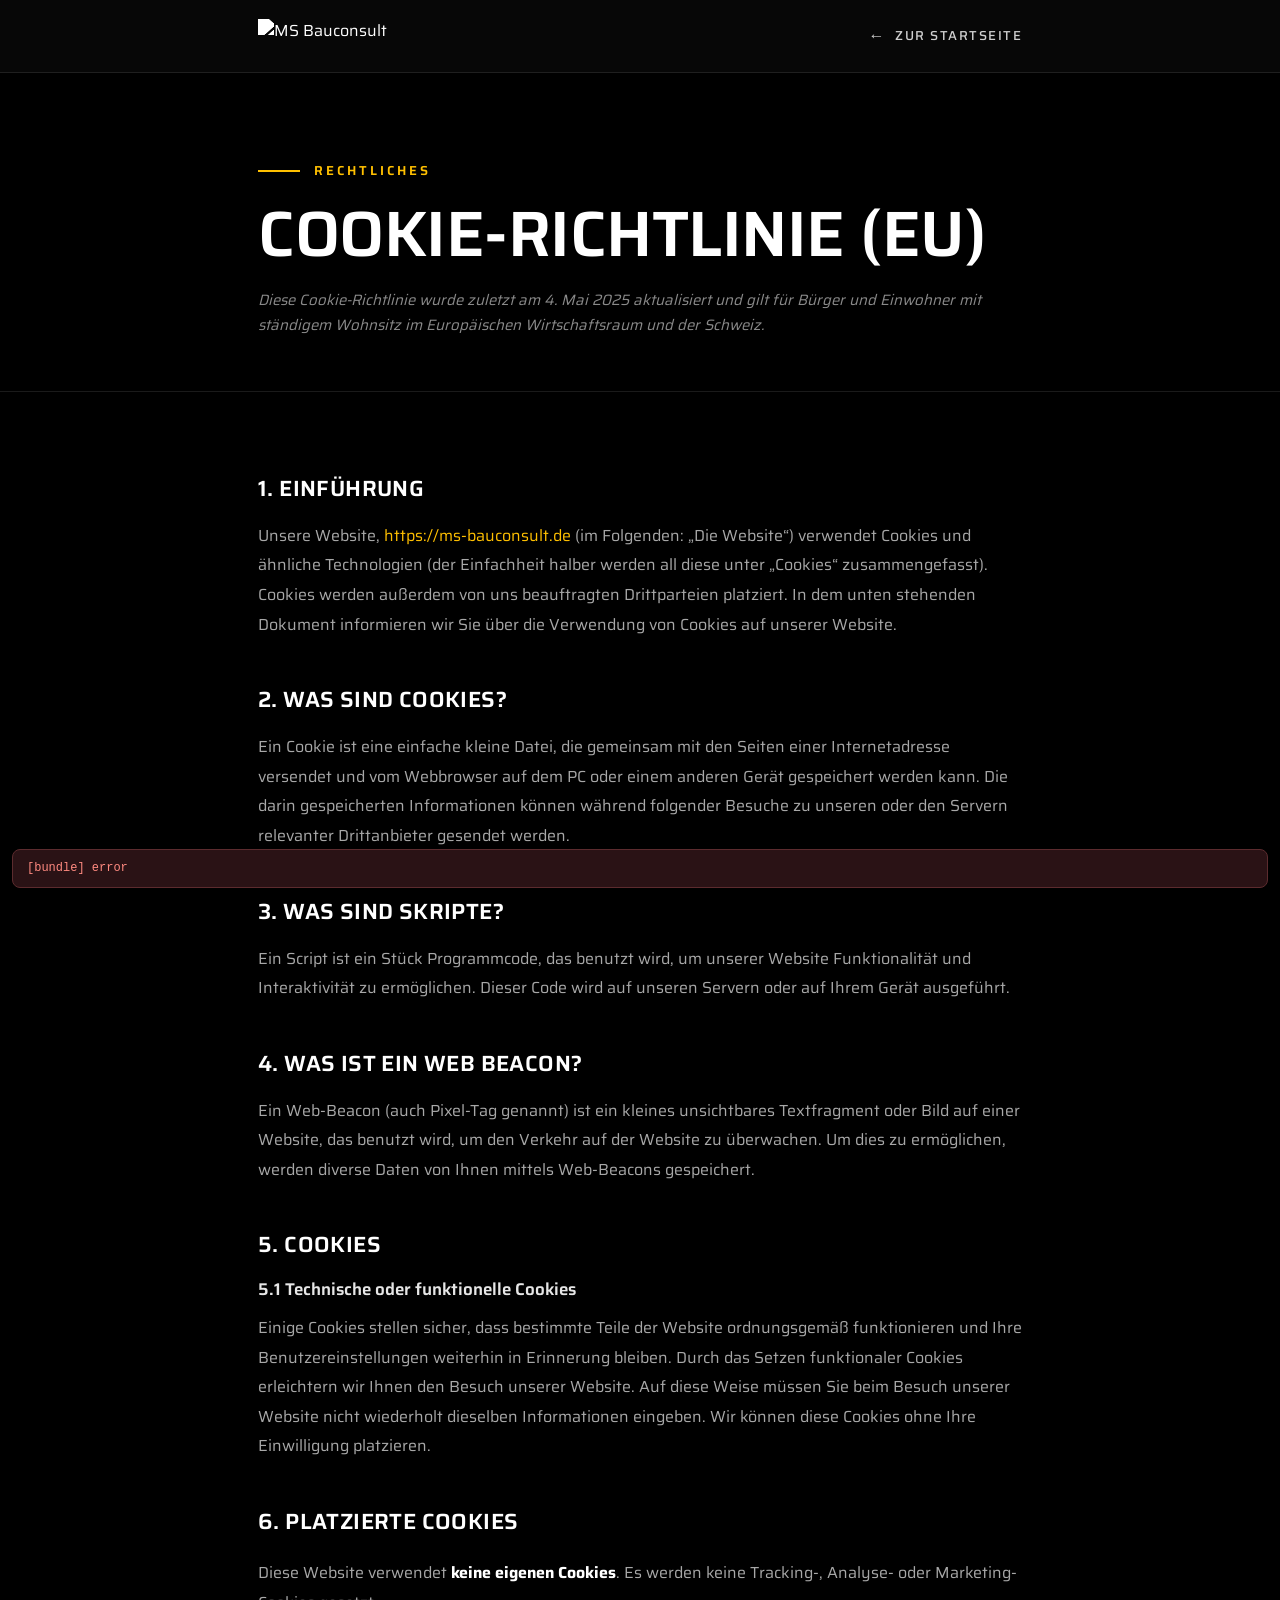
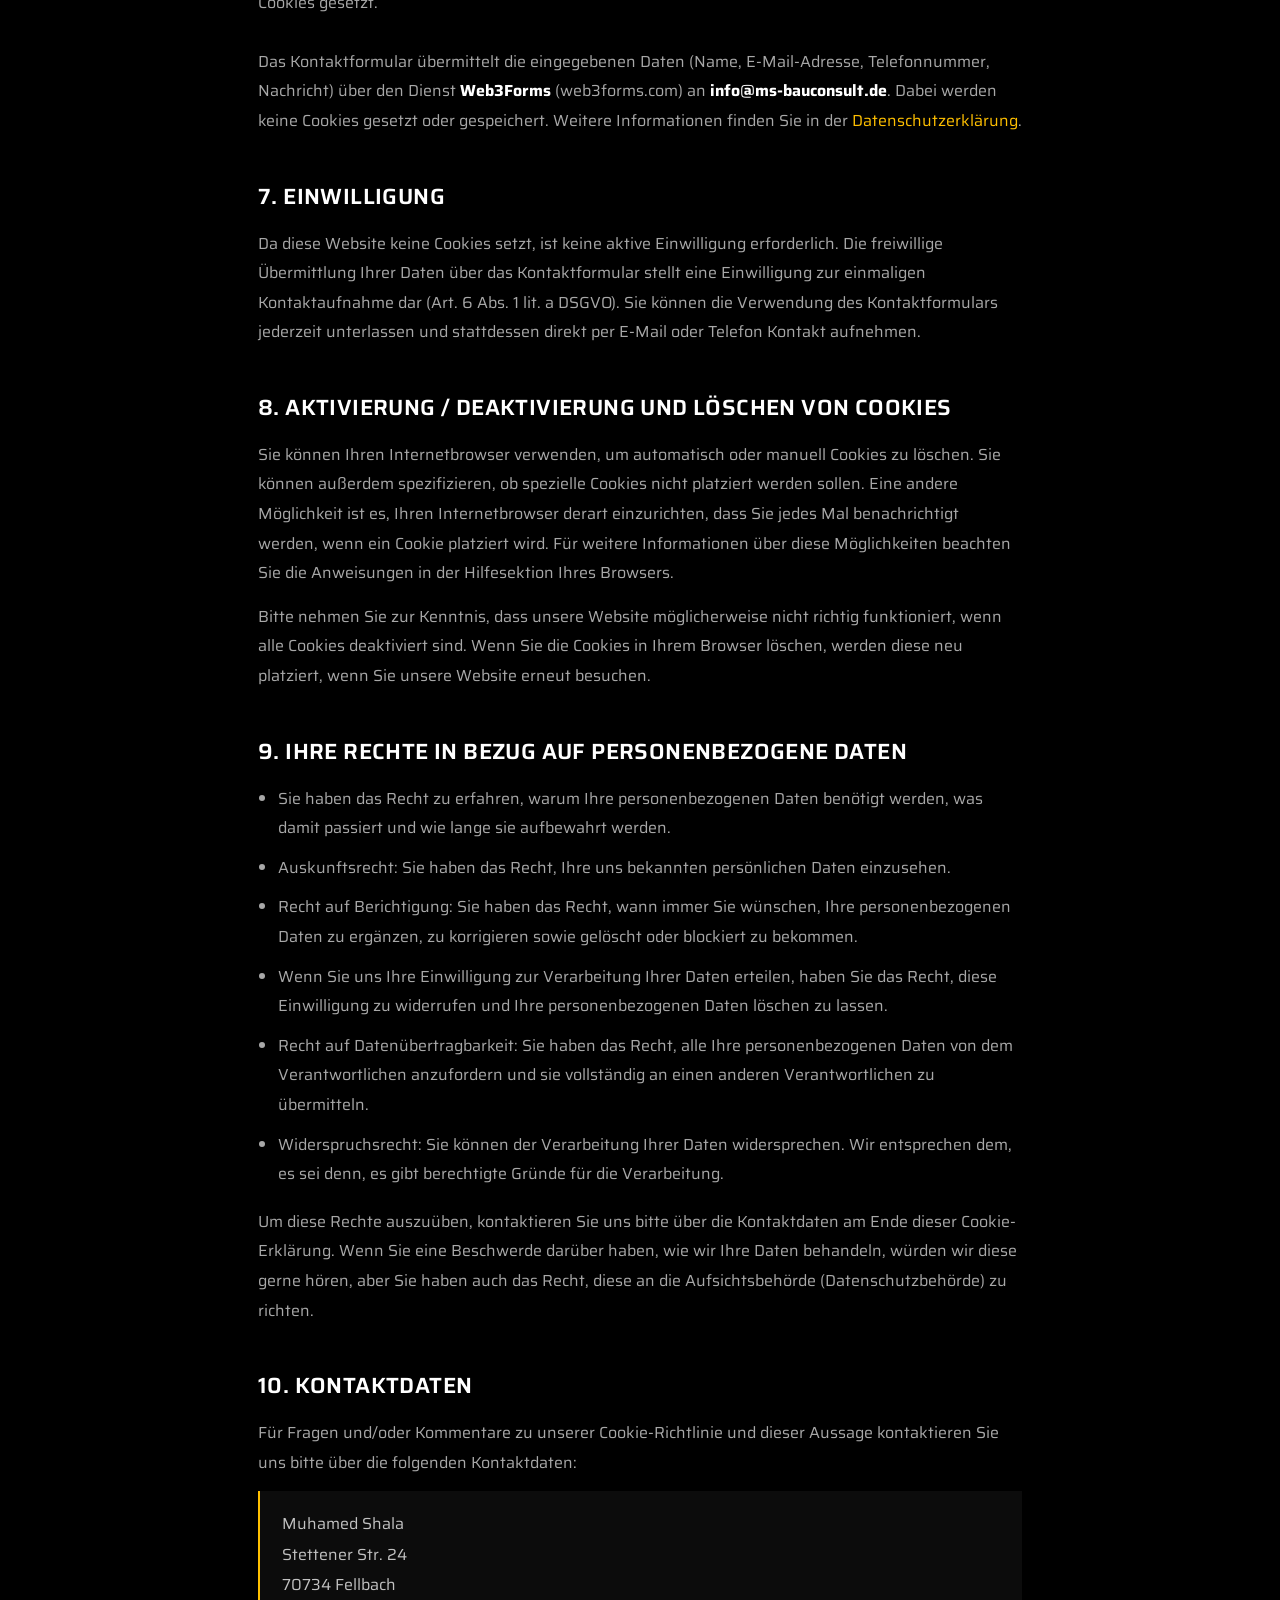
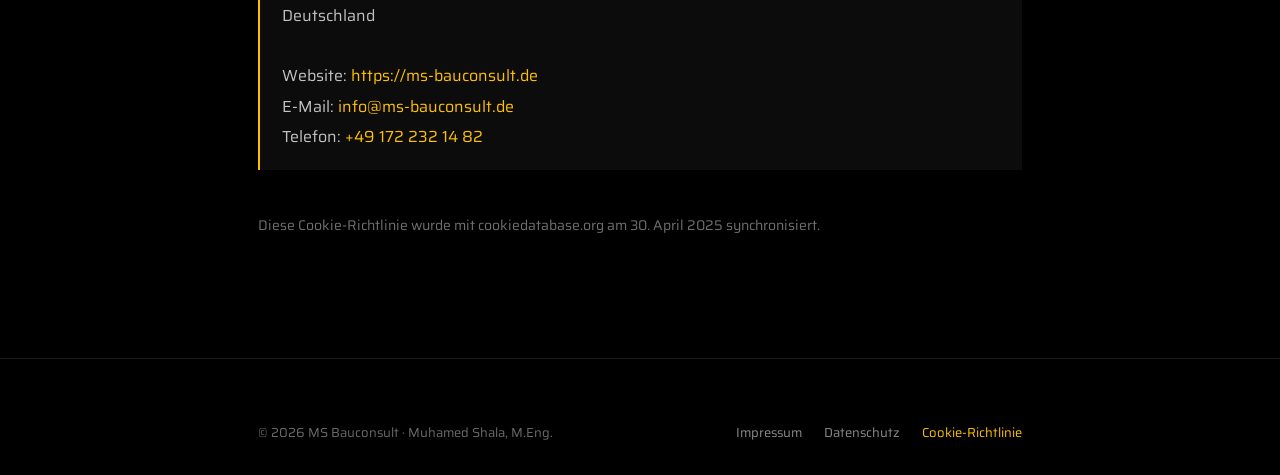
==== commit 93f89632: "embed React 18.3.1 locally, fix hosting section in datenschutz DSGVO: React and ReactDOM were loaded" ====
--- a/cookie-richtlinie/index.html
+++ b/cookie-richtlinie/index.html
@@ -17,6 +17,8 @@
       This page requires JavaScript to display.
     </div>
   </noscript>
+  <script src="../assets/react.production.min.js"></script>
+  <script src="../assets/react-dom.production.min.js"></script>
 </head>
 <body>
   <div id="__bundler_thumbnail">
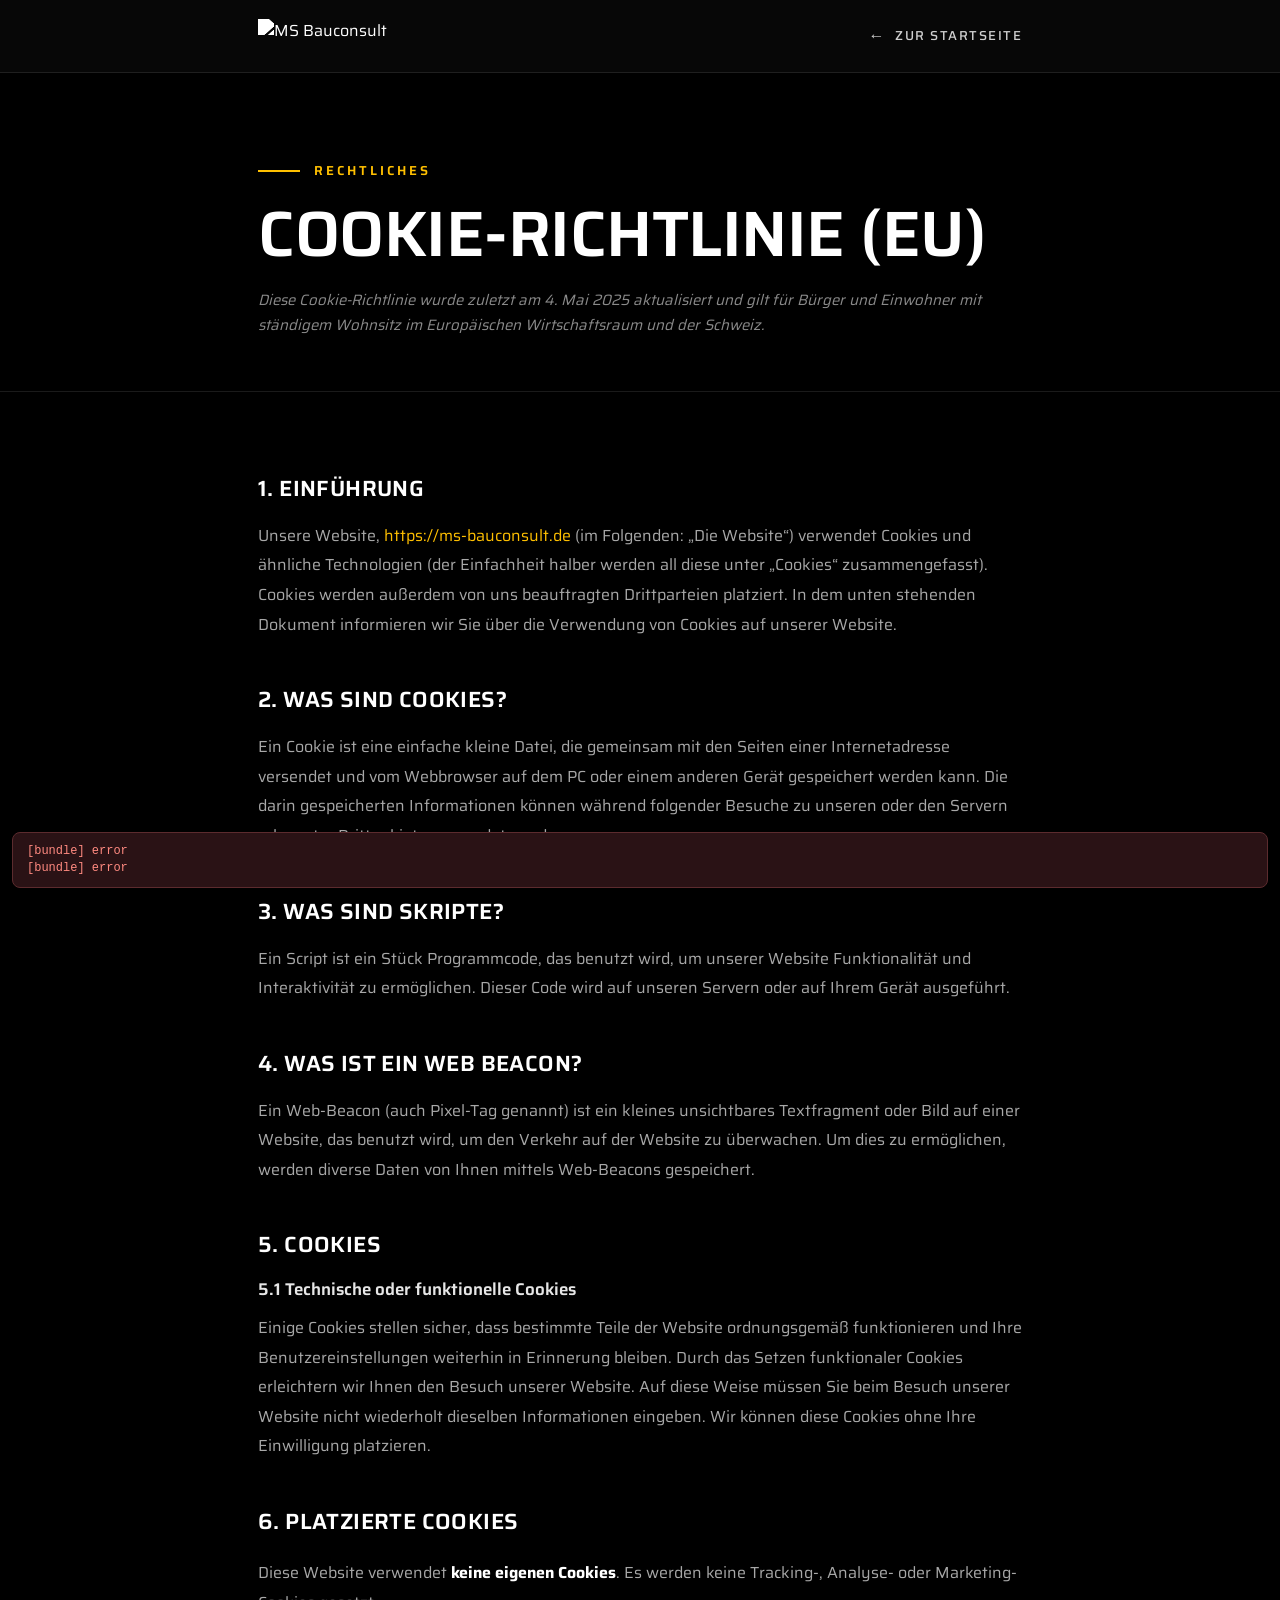
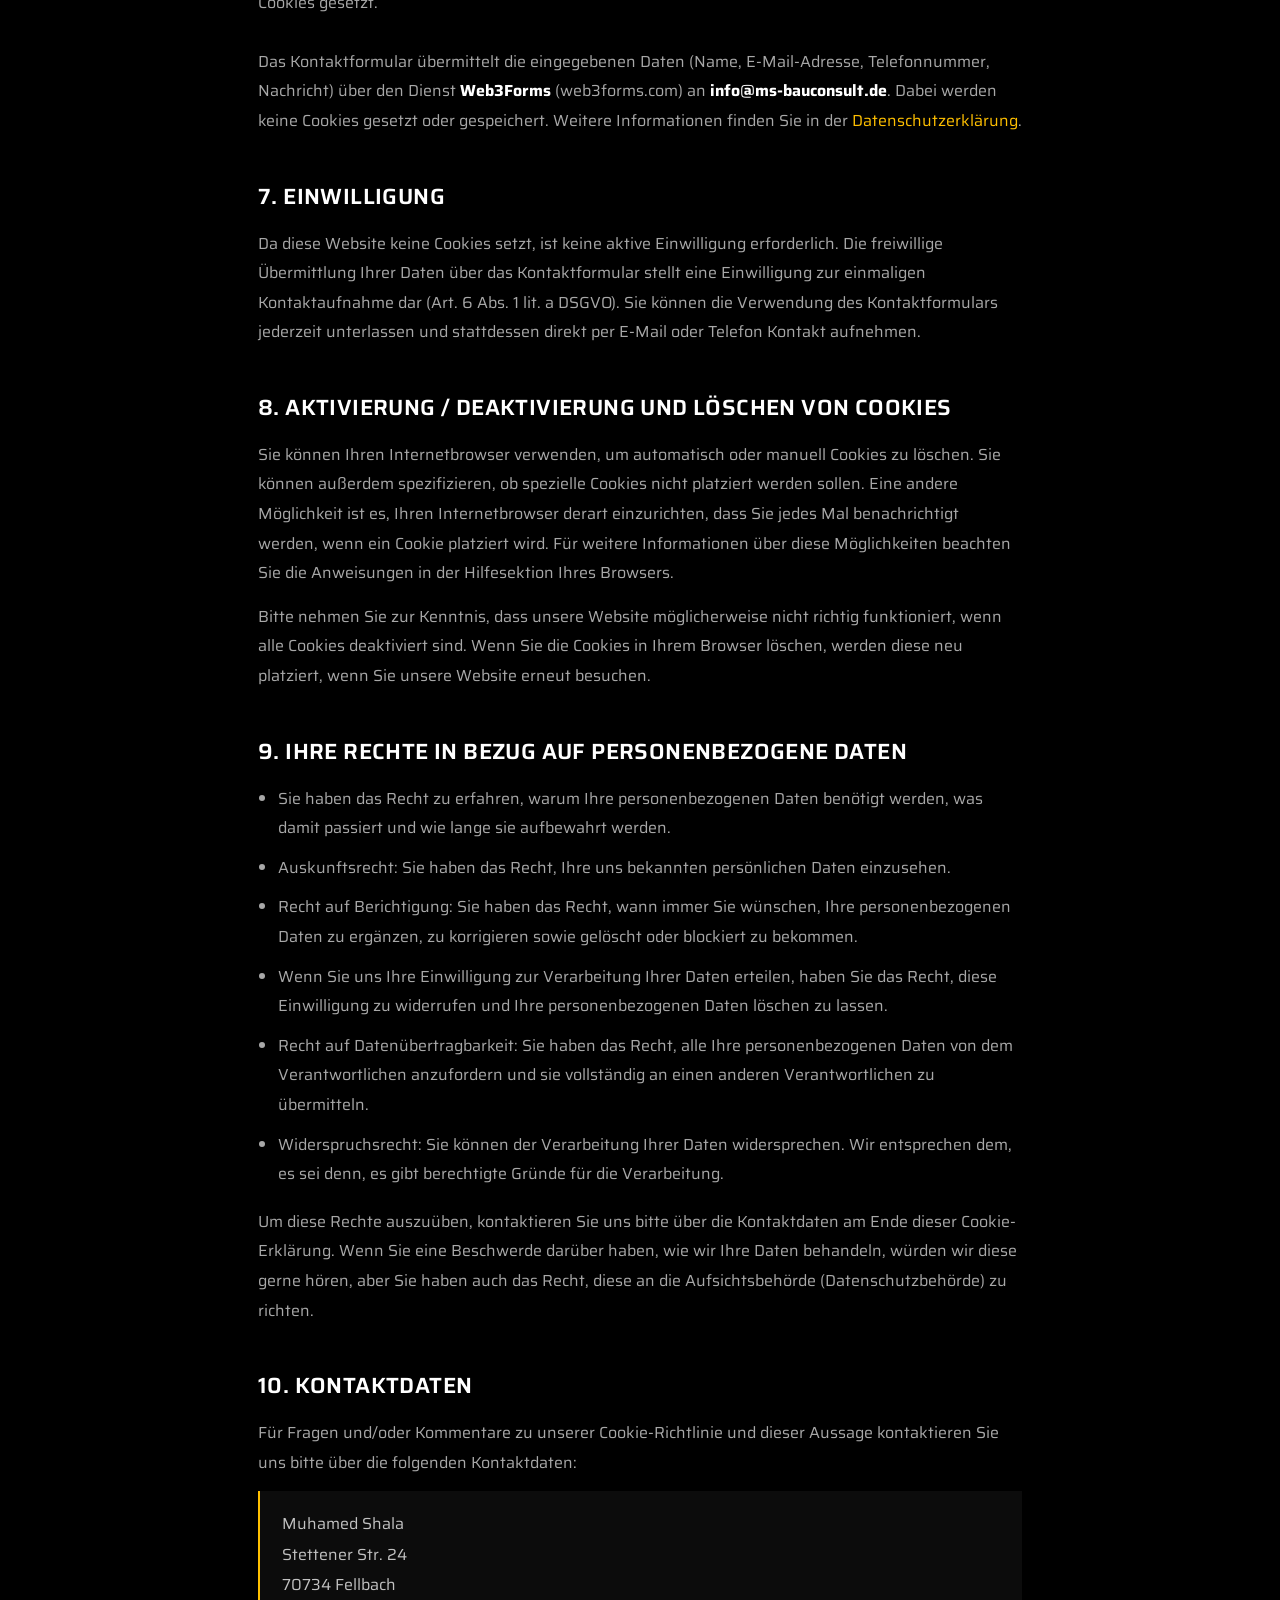
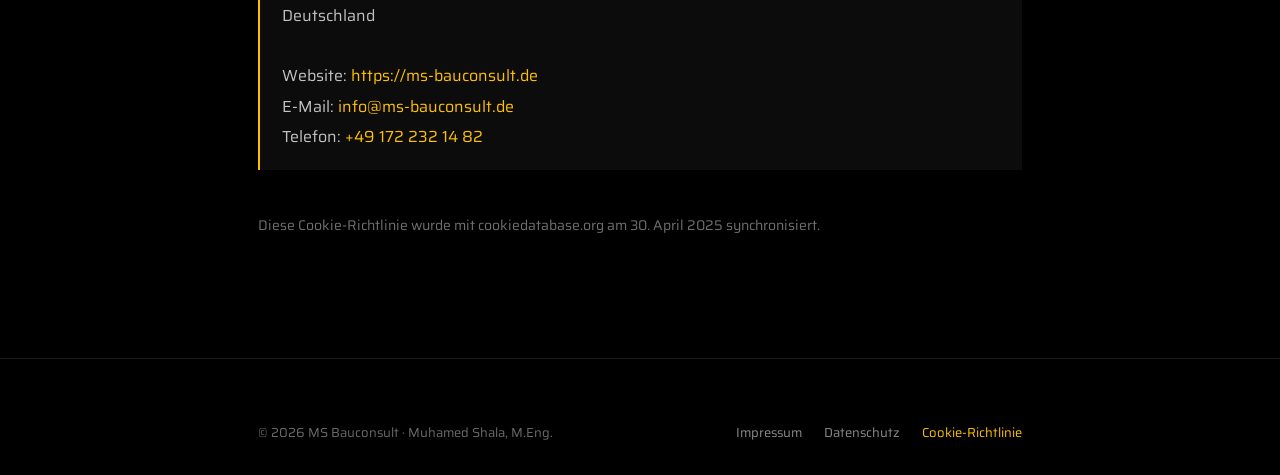
==== commit 7347c71d: "Update logo to cropped-Logo-Final.png across all pages Replace old cropped-Logo_trans-250x83.png wit" ====
--- a/cookie-richtlinie/index.html
+++ b/cookie-richtlinie/index.html
@@ -175,7 +175,7 @@
   </script>
 
   <script type="__bundler/template">
-"<!DOCTYPE html>\n<html><head>\n<meta charset=\"utf-8\">\n<meta name=\"viewport\" content=\"width=device-width, initial-scale=1\">\n<script src=\"76927f95-a036-4576-a79c-4907138c5880\"><\/script>\n<\/head>\n<body>\n<x-dc>\n<helmet>\n  <meta name=\"referrer\" content=\"no-referrer\">\n  <link rel=\"icon\" href=\"..\/favicon.svg\" type=\"image\/svg+xml\">\n  <title>Cookie-Richtlinie | MS Bauconsult<\/title>\n  <meta name=\"description\" content=\"Cookie-Richtlinie der MS Bauconsult, Fellbach.\">\n  <meta name=\"robots\" content=\"noindex, follow\">\n  <link rel=\"canonical\" href=\"https://ms-bauconsult.de/cookie-richtlinie/\">\n  <style>/* vietnamese */\n@font-face {\n  font-family: 'Saira';\n  font-style: normal;\n  font-weight: 300;\n  font-stretch: 100%;\n  font-display: swap;\n  src: url(\"a88e32f0-e809-4e17-bcc0-7f32018d9731\") format('woff2');\n  unicode-range: U+0102-0103, U+0110-0111, U+0128-0129, U+0168-0169, U+01A0-01A1, U+01AF-01B0, U+0300-0301, U+0303-0304, U+0308-0309, U+0323, U+0329, U+1EA0-1EF9, U+20AB;\n}\n/* latin-ext */\n@font-face {\n  font-family: 'Saira';\n  font-style: normal;\n  font-weight: 300;\n  font-stretch: 100%;\n  font-display: swap;\n  src: url(\"7d528b3f-4c59-4141-bf12-a9d4c172d154\") format('woff2');\n  unicode-range: U+0100-02BA, U+02BD-02C5, U+02C7-02CC, U+02CE-02D7, U+02DD-02FF, U+0304, U+0308, U+0329, U+1D00-1DBF, U+1E00-1E9F, U+1EF2-1EFF, U+2020, U+20A0-20AB, U+20AD-20C0, U+2113, U+2C60-2C7F, U+A720-A7FF;\n}\n/* latin */\n@font-face {\n  font-family: 'Saira';\n  font-style: normal;\n  font-weight: 300;\n  font-stretch: 100%;\n  font-display: swap;\n  src: url(\"074ce1fb-3687-4284-8790-e00522bf45e0\") format('woff2');\n  unicode-range: U+0000-00FF, U+0131, U+0152-0153, U+02BB-02BC, U+02C6, U+02DA, U+02DC, U+0304, U+0308, U+0329, U+2000-206F, U+20AC, U+2122, U+2191, U+2193, U+2212, U+2215, U+FEFF, U+FFFD;\n}\n/* vietnamese */\n@font-face {\n  font-family: 'Saira';\n  font-style: normal;\n  font-weight: 400;\n  font-stretch: 100%;\n  font-display: swap;\n  src: url(\"a88e32f0-e809-4e17-bcc0-7f32018d9731\") format('woff2');\n  unicode-range: U+0102-0103, U+0110-0111, U+0128-0129, U+0168-0169, U+01A0-01A1, U+01AF-01B0, U+0300-0301, U+0303-0304, U+0308-0309, U+0323, U+0329, U+1EA0-1EF9, U+20AB;\n}\n/* latin-ext */\n@font-face {\n  font-family: 'Saira';\n  font-style: normal;\n  font-weight: 400;\n  font-stretch: 100%;\n  font-display: swap;\n  src: url(\"7d528b3f-4c59-4141-bf12-a9d4c172d154\") format('woff2');\n  unicode-range: U+0100-02BA, U+02BD-02C5, U+02C7-02CC, U+02CE-02D7, U+02DD-02FF, U+0304, U+0308, U+0329, U+1D00-1DBF, U+1E00-1E9F, U+1EF2-1EFF, U+2020, U+20A0-20AB, U+20AD-20C0, U+2113, U+2C60-2C7F, U+A720-A7FF;\n}\n/* latin */\n@font-face {\n  font-family: 'Saira';\n  font-style: normal;\n  font-weight: 400;\n  font-stretch: 100%;\n  font-display: swap;\n  src: url(\"074ce1fb-3687-4284-8790-e00522bf45e0\") format('woff2');\n  unicode-range: U+0000-00FF, U+0131, U+0152-0153, U+02BB-02BC, U+02C6, U+02DA, U+02DC, U+0304, U+0308, U+0329, U+2000-206F, U+20AC, U+2122, U+2191, U+2193, U+2212, U+2215, U+FEFF, U+FFFD;\n}\n/* vietnamese */\n@font-face {\n  font-family: 'Saira';\n  font-style: normal;\n  font-weight: 500;\n  font-stretch: 100%;\n  font-display: swap;\n  src: url(\"a88e32f0-e809-4e17-bcc0-7f32018d9731\") format('woff2');\n  unicode-range: U+0102-0103, U+0110-0111, U+0128-0129, U+0168-0169, U+01A0-01A1, U+01AF-01B0, U+0300-0301, U+0303-0304, U+0308-0309, U+0323, U+0329, U+1EA0-1EF9, U+20AB;\n}\n/* latin-ext */\n@font-face {\n  font-family: 'Saira';\n  font-style: normal;\n  font-weight: 500;\n  font-stretch: 100%;\n  font-display: swap;\n  src: url(\"7d528b3f-4c59-4141-bf12-a9d4c172d154\") format('woff2');\n  unicode-range: U+0100-02BA, U+02BD-02C5, U+02C7-02CC, U+02CE-02D7, U+02DD-02FF, U+0304, U+0308, U+0329, U+1D00-1DBF, U+1E00-1E9F, U+1EF2-1EFF, U+2020, U+20A0-20AB, U+20AD-20C0, U+2113, U+2C60-2C7F, U+A720-A7FF;\n}\n/* latin */\n@font-face {\n  font-family: 'Saira';\n  font-style: normal;\n  font-weight: 500;\n  font-stretch: 100%;\n  font-display: swap;\n  src: url(\"074ce1fb-3687-4284-8790-e00522bf45e0\") format('woff2');\n  unicode-range: U+0000-00FF, U+0131, U+0152-0153, U+02BB-02BC, U+02C6, U+02DA, U+02DC, U+0304, U+0308, U+0329, U+2000-206F, U+20AC, U+2122, U+2191, U+2193, U+2212, U+2215, U+FEFF, U+FFFD;\n}\n/* vietnamese */\n@font-face {\n  font-family: 'Saira';\n  font-style: normal;\n  font-weight: 600;\n  font-stretch: 100%;\n  font-display: swap;\n  src: url(\"a88e32f0-e809-4e17-bcc0-7f32018d9731\") format('woff2');\n  unicode-range: U+0102-0103, U+0110-0111, U+0128-0129, U+0168-0169, U+01A0-01A1, U+01AF-01B0, U+0300-0301, U+0303-0304, U+0308-0309, U+0323, U+0329, U+1EA0-1EF9, U+20AB;\n}\n/* latin-ext */\n@font-face {\n  font-family: 'Saira';\n  font-style: normal;\n  font-weight: 600;\n  font-stretch: 100%;\n  font-display: swap;\n  src: url(\"7d528b3f-4c59-4141-bf12-a9d4c172d154\") format('woff2');\n  unicode-range: U+0100-02BA, U+02BD-02C5, U+02C7-02CC, U+02CE-02D7, U+02DD-02FF, U+0304, U+0308, U+0329, U+1D00-1DBF, U+1E00-1E9F, U+1EF2-1EFF, U+2020, U+20A0-20AB, U+20AD-20C0, U+2113, U+2C60-2C7F, U+A720-A7FF;\n}\n/* latin */\n@font-face {\n  font-family: 'Saira';\n  font-style: normal;\n  font-weight: 600;\n  font-stretch: 100%;\n  font-display: swap;\n  src: url(\"074ce1fb-3687-4284-8790-e00522bf45e0\") format('woff2');\n  unicode-range: U+0000-00FF, U+0131, U+0152-0153, U+02BB-02BC, U+02C6, U+02DA, U+02DC, U+0304, U+0308, U+0329, U+2000-206F, U+20AC, U+2122, U+2191, U+2193, U+2212, U+2215, U+FEFF, U+FFFD;\n}\n/* vietnamese */\n@font-face {\n  font-family: 'Saira';\n  font-style: normal;\n  font-weight: 700;\n  font-stretch: 100%;\n  font-display: swap;\n  src: url(\"a88e32f0-e809-4e17-bcc0-7f32018d9731\") format('woff2');\n  unicode-range: U+0102-0103, U+0110-0111, U+0128-0129, U+0168-0169, U+01A0-01A1, U+01AF-01B0, U+0300-0301, U+0303-0304, U+0308-0309, U+0323, U+0329, U+1EA0-1EF9, U+20AB;\n}\n/* latin-ext */\n@font-face {\n  font-family: 'Saira';\n  font-style: normal;\n  font-weight: 700;\n  font-stretch: 100%;\n  font-display: swap;\n  src: url(\"7d528b3f-4c59-4141-bf12-a9d4c172d154\") format('woff2');\n  unicode-range: U+0100-02BA, U+02BD-02C5, U+02C7-02CC, U+02CE-02D7, U+02DD-02FF, U+0304, U+0308, U+0329, U+1D00-1DBF, U+1E00-1E9F, U+1EF2-1EFF, U+2020, U+20A0-20AB, U+20AD-20C0, U+2113, U+2C60-2C7F, U+A720-A7FF;\n}\n/* latin */\n@font-face {\n  font-family: 'Saira';\n  font-style: normal;\n  font-weight: 700;\n  font-stretch: 100%;\n  font-display: swap;\n  src: url(\"074ce1fb-3687-4284-8790-e00522bf45e0\") format('woff2');\n  unicode-range: U+0000-00FF, U+0131, U+0152-0153, U+02BB-02BC, U+02C6, U+02DA, U+02DC, U+0304, U+0308, U+0329, U+2000-206F, U+20AC, U+2122, U+2191, U+2193, U+2212, U+2215, U+FEFF, U+FFFD;\n}\n<\/style>\n  <style>/* ============================================================\n   LAMBO — Color tokens\n   Monochrome-plus-gold. True black is the canvas; white & gold\n   are the only relief. Neutrals stay achromatic (pure gray).\n   ============================================================ */\n:root {\n  /* ---- Brand / accent ---- */\n  --gold: #FFC000;          /* Lamborghini Gold — primary CTA, the only chromatic color */\n  --gold-dark: #917300;     /* hover/pressed state for gold */\n  --gold-text: #FFCE3E;     /* lighter gold for inline text accents */\n\n  /* ---- Core ---- */\n  --white: #FFFFFF;\n  --black: #000000;         /* absolute black — the canvas */\n\n  /* ---- Dark surfaces (the \"darkness gradient\") ---- */\n  --iron: #181818;          /* dark iron — footer, deep sections */\n  --charcoal: #202020;      /* elevated dark surface — cards, panels */\n  --graphite: #313131;      /* shadow gray — dividers, faint text on dark */\n  --gray-700: #494949;      /* graphite text on light */\n  --gray-600: #555555;      /* iron body-text variant */\n  --gray-550: #666666;      /* slate */\n  --gray-500: #7D7D7D;      /* ash — muted text, metadata */\n  --gray-400: #969696;      /* steel — disabled, subtle labels, gray buttons */\n\n  /* ---- Light surfaces (the exception) ---- */\n  --near-white: #F8F8F8;\n  --mist: #E6E6E6;\n  --smoke: #F5F5F5;\n\n  /* ---- Secondary accents (sparing) ---- */\n  --cyan: #29ABE2;          /* informational accent / interactive highlight */\n  --teal: #1EAEDB;          /* ghost-button hover background */\n  --link-blue: #3860BE;     /* universal link hover */\n\n  /* ---- Overlays ---- */\n  --overlay-70: rgba(0,0,0,0.70);\n  --overlay-50: rgba(0,0,0,0.50);\n  --overlay-25: rgba(0,0,0,0.25);\n  --border-white-50: rgba(255,255,255,0.50);\n\n  /* ============================================================\n     Semantic aliases — prefer these in components\n     ============================================================ */\n  --surface-page: var(--black);\n  --surface-card: var(--charcoal);\n  --surface-deep: var(--iron);\n  --surface-light: var(--near-white);\n\n  --text-primary: var(--white);\n  --text-secondary: var(--smoke);\n  --text-muted: var(--gray-500);\n  --text-disabled: var(--gray-400);\n  --text-on-light: var(--graphite);\n  --text-accent: var(--gold-text);\n\n  --action-primary: var(--gold);\n  --action-primary-hover: var(--gold-dark);\n  --action-primary-text: var(--black);\n  --action-ghost-hover: var(--teal);\n\n  --border-subtle: var(--charcoal);\n  --border-divider: var(--graphite);\n  --border-ghost: var(--border-white-50);\n  --border-input: #DDDDDD;\n\n  --link-hover: var(--link-blue);\n  --focus-ring: var(--cyan);\n}\n<\/style>\n  <style>/* ============================================================\n   LAMBO — Typography tokens\n   Single-typeface discipline. SHOUTING uppercase at scale,\n   weight 400 carries headlines, tight line-heights.\n   ============================================================ */\n:root {\n  /* ---- Families ---- */\n  --font-display: 'Saira SemiCondensed', 'Saira', 'Roboto', 'Helvetica Neue', Arial, sans-serif;\n  --font-compressed: 'Saira Condensed', 'Saira SemiCondensed', 'Roboto Condensed', sans-serif;\n  --font-ui: 'Saira', 'Roboto', 'Helvetica Neue', Arial, sans-serif;\n  --font-body: 'Saira', 'Open Sans', 'Helvetica Neue', Arial, sans-serif;\n\n  /* ---- Weights ---- */\n  --fw-light: 300;     /* @kind font */\n  --fw-regular: 400;   /* @kind font */\n  --fw-medium: 500;    /* @kind font */\n  --fw-semibold: 600;  /* @kind font */\n  --fw-bold: 700;      /* @kind font */\n  --fw-black: 800;     /* @kind font */\n\n  /* ---- Type scale (size) ---- */\n  --fs-hero: 120px;      /* @kind font */\n  --fs-display: 80px;    /* @kind font */\n  --fs-title: 54px;      /* @kind font */\n  --fs-subtitle: 40px;   /* @kind font */\n  --fs-heading: 27px;    /* @kind font */\n  --fs-card-title: 24px; /* @kind font */\n  --fs-body-lg: 18px;    /* @kind font */\n  --fs-body: 16px;       /* @kind font */\n  --fs-button: 16px;     /* @kind font */\n  --fs-button-sm: 14.4px;/* @kind font */\n  --fs-caption: 14px;    /* @kind font */\n  --fs-label: 12px;      /* @kind font */\n  --fs-micro: 10px;      /* @kind font */\n\n  /* ---- Line-heights ---- */\n  --lh-hero: 0.92;       /* @kind font */\n  --lh-display: 1.13;    /* @kind font */\n  --lh-title: 1.19;      /* @kind font */\n  --lh-subtitle: 1.15;   /* @kind font */\n  --lh-heading: 1.37;    /* @kind font */\n  --lh-card-title: 1.30; /* @kind font */\n  --lh-body-lg: 1.56;    /* @kind font */\n  --lh-body: 1.50;       /* @kind font */\n  --lh-button: 1.50;     /* @kind font */\n  --lh-button-sm: 1.00;  /* @kind font */\n  --lh-caption: 1.20;    /* @kind font */\n  --lh-label: 1.83;      /* @kind font */\n  --lh-micro: 1.60;      /* @kind font */\n\n  /* ---- Letter-spacing ---- */\n  --ls-tight: -0.42px;   /* @kind font */\n  --ls-normal: 0;        /* @kind font */\n  --ls-button: 0.2px;    /* @kind font */\n  --ls-label: 0.96px;    /* @kind font */\n  --ls-micro: 0.225px;   /* @kind font */\n\n  /* ---- Semantic roles ---- */\n  --text-transform-display: uppercase;\n}\n<\/style>\n  <style>/* ============================================================\n   LAMBO — Base resets & primitives\n   ============================================================ */\n*, *::before, *::after { box-sizing: border-box; }\n\nbody {\n  margin: 0;\n  background: var(--surface-page);\n  color: var(--text-primary);\n  font-family: var(--font-body);\n  font-size: var(--fs-body);\n  line-height: var(--lh-body);\n  font-weight: var(--fw-regular);\n  -webkit-font-smoothing: antialiased;\n  text-rendering: optimizeLegibility;\n}\n\n/* Display headline helper — the SHOUTING voice */\n.lambo-display {\n  font-family: var(--font-display);\n  text-transform: uppercase;\n  font-weight: var(--fw-regular);\n  letter-spacing: var(--ls-normal);\n}\n\na {\n  color: var(--white);\n  text-decoration: none;\n  transition: color var(--dur-base) var(--ease-standard);\n}\na:hover { color: var(--link-hover); }\n\n::selection { background: var(--gold); color: var(--black); }\n<\/style>\n  <script src=\"d32a447c-cf5b-4dbf-bf26-7fc676b7ed05\"><\/script>\n  <style>\n    *{box-sizing:border-box}\n    html{scroll-behavior:smooth}\n    body{margin:0;font-family:'Saira','Helvetica Neue',Arial,sans-serif;color:#fff;background:#000;-webkit-font-smoothing:antialiased;text-rendering:optimizeLegibility}\n    img{display:block;max-width:100%}\n    a{color:inherit}\n    table{border-collapse:collapse;width:100%}\n  <\/style>\n<\/helmet>\n\n\n<div style=\"background:#000;min-height:100vh;display:flex;flex-direction:column\">\n\n  <header style=\"position:sticky;top:0;z-index:1000;background:rgba(8,8,8,.92);backdrop-filter:blur(6px);border-bottom:1px solid #1f1f1f\">\n    <div style=\"max-width:860px;margin:0 auto;padding:0 clamp(20px,5vw,48px);height:72px;display:flex;align-items:center;justify-content:space-between;gap:24px\">\n      <a href=\"..\/\" style=\"display:flex;align-items:center;text-decoration:none;flex-shrink:0\">\n        <img src=\"assets/cropped-Logo_trans-250x83.png\" alt=\"MS Bauconsult\" style=\"height:34px;width:auto;filter:brightness(0) invert(1)\">\n      <\/a>\n      <a href=\"..\/\" style=\"text-decoration:none;display:inline-flex;align-items:center;gap:9px;font-size:13px;font-weight:500;letter-spacing:1.5px;text-transform:uppercase;color:#cfcfcf;transition:color .2s\" style-hover=\"color: var(--accent,#FFC000)\"><span style=\"font-size:16px\">←<\/span> Zur Startseite<\/a>\n    <\/div>\n  <\/header>\n\n  <section style=\"border-bottom:1px solid #1a1a1a;padding:clamp(48px,8vw,88px) 0 clamp(36px,5vw,52px)\">\n    <div style=\"max-width:860px;margin:0 auto;padding:0 clamp(20px,5vw,48px)\">\n      <div style=\"display:flex;align-items:center;gap:14px;margin-bottom:20px\">\n        <span style=\"width:42px;height:2px;background:var(--accent,#FFC000)\"><\/span>\n        <span style=\"font-size:13px;font-weight:600;letter-spacing:3px;text-transform:uppercase;color:var(--accent,#FFC000)\">Rechtliches<\/span>\n      <\/div>\n      <h1 style=\"margin:0;font-family:'Saira SemiCondensed','Saira',sans-serif;font-weight:600;font-size:clamp(34px,5.4vw,64px);line-height:1.02;letter-spacing:-.5px;text-transform:uppercase\">Cookie-Richtlinie (EU)<\/h1>\n      <p style=\"margin:22px 0 0;font-size:15px;line-height:1.7;color:#8a8a8a;font-style:italic\">Diese Cookie-Richtlinie wurde zuletzt am 4. Mai 2025 aktualisiert und gilt für Bürger und Einwohner mit ständigem Wohnsitz im Europäischen Wirtschaftsraum und der Schweiz.<\/p>\n    <\/div>\n  <\/section>\n\n  <main style=\"flex:1 1 auto;padding:clamp(44px,7vw,80px) 0 clamp(64px,10vw,120px)\">\n    <div style=\"max-width:860px;margin:0 auto;padding:0 clamp(20px,5vw,48px);display:flex;flex-direction:column;gap:clamp(30px,4vw,44px)\">\n\n      <section>\n        <h2 style=\"margin:0 0 16px;font-family:'Saira SemiCondensed','Saira',sans-serif;font-weight:600;font-size:22px;letter-spacing:.4px;text-transform:uppercase;color:#fff\">1. Einführung<\/h2>\n        <p style=\"margin:0;font-size:16px;line-height:1.85;color:#a8a8a8\">Unsere Website, <a href=\"https://ms-bauconsult.de\" target=\"_blank\" rel=\"noopener\" style=\"text-decoration:none;color:var(--accent,#FFC000)\">https://ms-bauconsult.de<\/a> (im Folgenden: „Die Website“) verwendet Cookies und ähnliche Technologien (der Einfachheit halber werden all diese unter „Cookies“ zusammengefasst). Cookies werden außerdem von uns beauftragten Drittparteien platziert. In dem unten stehenden Dokument informieren wir Sie über die Verwendung von Cookies auf unserer Website.<\/p>\n      <\/section>\n\n      <section>\n        <h2 style=\"margin:0 0 16px;font-family:'Saira SemiCondensed','Saira',sans-serif;font-weight:600;font-size:22px;letter-spacing:.4px;text-transform:uppercase;color:#fff\">2. Was sind Cookies?<\/h2>\n        <p style=\"margin:0;font-size:16px;line-height:1.85;color:#a8a8a8\">Ein Cookie ist eine einfache kleine Datei, die gemeinsam mit den Seiten einer Internetadresse versendet und vom Webbrowser auf dem PC oder einem anderen Gerät gespeichert werden kann. Die darin gespeicherten Informationen können während folgender Besuche zu unseren oder den Servern relevanter Drittanbieter gesendet werden.<\/p>\n      <\/section>\n\n      <section>\n        <h2 style=\"margin:0 0 16px;font-family:'Saira SemiCondensed','Saira',sans-serif;font-weight:600;font-size:22px;letter-spacing:.4px;text-transform:uppercase;color:#fff\">3. Was sind Skripte?<\/h2>\n        <p style=\"margin:0;font-size:16px;line-height:1.85;color:#a8a8a8\">Ein Script ist ein Stück Programmcode, das benutzt wird, um unserer Website Funktionalität und Interaktivität zu ermöglichen. Dieser Code wird auf unseren Servern oder auf Ihrem Gerät ausgeführt.<\/p>\n      <\/section>\n\n      <section>\n        <h2 style=\"margin:0 0 16px;font-family:'Saira SemiCondensed','Saira',sans-serif;font-weight:600;font-size:22px;letter-spacing:.4px;text-transform:uppercase;color:#fff\">4. Was ist ein Web Beacon?<\/h2>\n        <p style=\"margin:0;font-size:16px;line-height:1.85;color:#a8a8a8\">Ein Web-Beacon (auch Pixel-Tag genannt) ist ein kleines unsichtbares Textfragment oder Bild auf einer Website, das benutzt wird, um den Verkehr auf der Website zu überwachen. Um dies zu ermöglichen, werden diverse Daten von Ihnen mittels Web-Beacons gespeichert.<\/p>\n      <\/section>\n\n      <section>\n        <h2 style=\"margin:0 0 16px;font-family:'Saira SemiCondensed','Saira',sans-serif;font-weight:600;font-size:22px;letter-spacing:.4px;text-transform:uppercase;color:#fff\">5. Cookies<\/h2>\n        <h3 style=\"margin:0 0 10px;font-family:'Saira','sans-serif';font-weight:600;font-size:17px;color:#e6e6e6\">5.1 Technische oder funktionelle Cookies<\/h3>\n        <p style=\"margin:0;font-size:16px;line-height:1.85;color:#a8a8a8\">Einige Cookies stellen sicher, dass bestimmte Teile der Website ordnungsgemäß funktionieren und Ihre Benutzereinstellungen weiterhin in Erinnerung bleiben. Durch das Setzen funktionaler Cookies erleichtern wir Ihnen den Besuch unserer Website. Auf diese Weise müssen Sie beim Besuch unserer Website nicht wiederholt dieselben Informationen eingeben. Wir können diese Cookies ohne Ihre Einwilligung platzieren.<\/p>\n      <\/section>\n\n      <section>\n        <h2 style=\"margin:0 0 20px;font-family:'Saira SemiCondensed','Saira',sans-serif;font-weight:600;font-size:22px;letter-spacing:.4px;text-transform:uppercase;color:#fff\">6. Platzierte Cookies<\/h2>\n\n        <div style=\"display:flex;flex-direction:column;gap:18px\">\n          <p style=\"font-size:16px;line-height:1.85;color:#a8a8a8;margin:0\">\n            Diese Website verwendet <strong style=\"color:#fff\">keine eigenen Cookies<\/strong>. Es werden keine Tracking-, Analyse- oder Marketing-Cookies gesetzt.<br><br>\n            Das Kontaktformular übermittelt die eingegebenen Daten (Name, E-Mail-Adresse, Telefonnummer, Nachricht) über den Dienst <strong style=\"color:#fff\">Web3Forms<\/strong> (web3forms.com) an <strong style=\"color:#fff\">info@ms-bauconsult.de<\/strong>. Dabei werden keine Cookies gesetzt oder gespeichert. Weitere Informationen finden Sie in der <a href=\"..\/datenschutz\/\" style=\"color:var(--accent,#FFC000);text-decoration:none\">Datenschutzerklärung<\/a>.\n          <\/p>\n        <\/div>\n      <\/section>\n\n      <section>\n        <h2 style=\"margin:0 0 16px;font-family:'Saira SemiCondensed','Saira',sans-serif;font-weight:600;font-size:22px;letter-spacing:.4px;text-transform:uppercase;color:#fff\">7. Einwilligung<\/h2>\n        <p style=\"margin:0;font-size:16px;line-height:1.85;color:#a8a8a8\">Da diese Website keine Cookies setzt, ist keine aktive Einwilligung erforderlich. Die freiwillige Übermittlung Ihrer Daten über das Kontaktformular stellt eine Einwilligung zur einmaligen Kontaktaufnahme dar (Art. 6 Abs. 1 lit. a DSGVO). Sie können die Verwendung des Kontaktformulars jederzeit unterlassen und stattdessen direkt per E-Mail oder Telefon Kontakt aufnehmen.<\/p>\n      <\/section>\n\n      <section>\n        <h2 style=\"margin:0 0 16px;font-family:'Saira SemiCondensed','Saira',sans-serif;font-weight:600;font-size:22px;letter-spacing:.4px;text-transform:uppercase;color:#fff\">8. Aktivierung / Deaktivierung und Löschen von Cookies<\/h2>\n        <p style=\"margin:0 0 14px;font-size:16px;line-height:1.85;color:#a8a8a8\">Sie können Ihren Internetbrowser verwenden, um automatisch oder manuell Cookies zu löschen. Sie können außerdem spezifizieren, ob spezielle Cookies nicht platziert werden sollen. Eine andere Möglichkeit ist es, Ihren Internetbrowser derart einzurichten, dass Sie jedes Mal benachrichtigt werden, wenn ein Cookie platziert wird. Für weitere Informationen über diese Möglichkeiten beachten Sie die Anweisungen in der Hilfesektion Ihres Browsers.<\/p>\n        <p style=\"margin:0;font-size:16px;line-height:1.85;color:#a8a8a8\">Bitte nehmen Sie zur Kenntnis, dass unsere Website möglicherweise nicht richtig funktioniert, wenn alle Cookies deaktiviert sind. Wenn Sie die Cookies in Ihrem Browser löschen, werden diese neu platziert, wenn Sie unsere Website erneut besuchen.<\/p>\n      <\/section>\n\n      <section>\n        <h2 style=\"margin:0 0 16px;font-family:'Saira SemiCondensed','Saira',sans-serif;font-weight:600;font-size:22px;letter-spacing:.4px;text-transform:uppercase;color:#fff\">9. Ihre Rechte in Bezug auf personenbezogene Daten<\/h2>\n        <ul style=\"margin:0;padding-left:20px;font-size:16px;line-height:1.85;color:#a8a8a8;display:flex;flex-direction:column;gap:10px\">\n          <li>Sie haben das Recht zu erfahren, warum Ihre personenbezogenen Daten benötigt werden, was damit passiert und wie lange sie aufbewahrt werden.<\/li>\n          <li>Auskunftsrecht: Sie haben das Recht, Ihre uns bekannten persönlichen Daten einzusehen.<\/li>\n          <li>Recht auf Berichtigung: Sie haben das Recht, wann immer Sie wünschen, Ihre personenbezogenen Daten zu ergänzen, zu korrigieren sowie gelöscht oder blockiert zu bekommen.<\/li>\n          <li>Wenn Sie uns Ihre Einwilligung zur Verarbeitung Ihrer Daten erteilen, haben Sie das Recht, diese Einwilligung zu widerrufen und Ihre personenbezogenen Daten löschen zu lassen.<\/li>\n          <li>Recht auf Datenübertragbarkeit: Sie haben das Recht, alle Ihre personenbezogenen Daten von dem Verantwortlichen anzufordern und sie vollständig an einen anderen Verantwortlichen zu übermitteln.<\/li>\n          <li>Widerspruchsrecht: Sie können der Verarbeitung Ihrer Daten widersprechen. Wir entsprechen dem, es sei denn, es gibt berechtigte Gründe für die Verarbeitung.<\/li>\n        <\/ul>\n        <p style=\"margin:18px 0 0;font-size:16px;line-height:1.85;color:#a8a8a8\">Um diese Rechte auszuüben, kontaktieren Sie uns bitte über die Kontaktdaten am Ende dieser Cookie-Erklärung. Wenn Sie eine Beschwerde darüber haben, wie wir Ihre Daten behandeln, würden wir diese gerne hören, aber Sie haben auch das Recht, diese an die Aufsichtsbehörde (Datenschutzbehörde) zu richten.<\/p>\n      <\/section>\n\n      <section>\n        <h2 style=\"margin:0 0 16px;font-family:'Saira SemiCondensed','Saira',sans-serif;font-weight:600;font-size:22px;letter-spacing:.4px;text-transform:uppercase;color:#fff\">10. Kontaktdaten<\/h2>\n        <p style=\"margin:0 0 14px;font-size:16px;line-height:1.85;color:#a8a8a8\">Für Fragen und/oder Kommentare zu unserer Cookie-Richtlinie und dieser Aussage kontaktieren Sie uns bitte über die folgenden Kontaktdaten:<\/p>\n        <div style=\"font-size:16px;line-height:1.9;color:#c2c2c2;padding:18px 22px;border-left:2px solid var(--accent,#FFC000);background:#0c0c0c\">\n          Muhamed Shala<br>Stettener Str. 24<br>70734 Fellbach<br>Deutschland<br><br>\n          Website: <a href=\"https://ms-bauconsult.de\" target=\"_blank\" rel=\"noopener\" style=\"text-decoration:none;color:var(--accent,#FFC000)\">https://ms-bauconsult.de<\/a><br>\n          E-Mail: <a href=\"mailto:info@ms-bauconsult.de\" style=\"text-decoration:none;color:var(--accent,#FFC000)\">info@ms-bauconsult.de<\/a><br>\n          Telefon: <a href=\"tel:+491722321482\" style=\"text-decoration:none;color:var(--accent,#FFC000)\">+49 172 232 14 82<\/a>\n        <\/div>\n      <\/section>\n\n      <p style=\"margin:0;font-size:14px;line-height:1.7;color:#6f6f6f\">Diese Cookie-Richtlinie wurde mit cookiedatabase.org am 30. April 2025 synchronisiert.<\/p>\n\n\n    <\/div>\n  <\/main>\n\n  <footer style=\"background:#000;color:#fff;padding:clamp(40px,6vw,64px) 0 32px;border-top:1px solid #1a1a1a\">\n    <div style=\"max-width:860px;margin:0 auto;padding:0 clamp(20px,5vw,48px);display:flex;flex-wrap:wrap;gap:20px;justify-content:space-between;align-items:center\">\n      <div style=\"color:#6a6a6a;font-size:13px\">© {{ year }} MS Bauconsult · Muhamed Shala, M.Eng.<\/div>\n      <div style=\"display:flex;flex-wrap:wrap;gap:22px\">\n        <a href=\"..\/impressum\/\" style=\"text-decoration:none;color:#8a8a8a;font-size:13px;transition:color .2s\" style-hover=\"color:#fff\">Impressum<\/a>\n        <a href=\"..\/datenschutz\/\" style=\"text-decoration:none;color:#8a8a8a;font-size:13px;transition:color .2s\" style-hover=\"color:#fff\">Datenschutz<\/a>\n        <a href=\"..\/cookie-richtlinie\/\" style=\"text-decoration:none;color:var(--accent,#FFC000);font-size:13px\">Cookie-Richtlinie<\/a>\n      <\/div>\n    <\/div>\n  <\/footer>\n\n<\/div>\n<\/x-dc>\n<script type=\"text/x-dc\" data-dc-script=\"\" data-props=\"{&quot;accentColor&quot;:{&quot;editor&quot;:&quot;color&quot;,&quot;default&quot;:&quot;#FFC000&quot;,&quot;options&quot;:[&quot;#FFC000&quot;,&quot;#29ABE2&quot;,&quot;#E0E0E0&quot;,&quot;#C9A24B&quot;],&quot;tsType&quot;:&quot;string&quot;}}\">\nclass Component extends DCLogic {\n  componentDidMount() {\n    document.documentElement.style.setProperty('--accent', this.props.accentColor || '#FFC000');\n  }\n  renderVals() {\n    return { year: new Date().getFullYear() };\n  }\n}\n<\/script>\n\n\n<\/body><\/html>"
+"<!DOCTYPE html>\n<html><head>\n<meta charset=\"utf-8\">\n<meta name=\"viewport\" content=\"width=device-width, initial-scale=1\">\n<script src=\"76927f95-a036-4576-a79c-4907138c5880\"><\/script>\n<\/head>\n<body>\n<x-dc>\n<helmet>\n  <meta name=\"referrer\" content=\"no-referrer\">\n  <link rel=\"icon\" href=\"..\/favicon.svg\" type=\"image\/svg+xml\">\n  <title>Cookie-Richtlinie | MS Bauconsult<\/title>\n  <meta name=\"description\" content=\"Cookie-Richtlinie der MS Bauconsult, Fellbach.\">\n  <meta name=\"robots\" content=\"noindex, follow\">\n  <link rel=\"canonical\" href=\"https://ms-bauconsult.de/cookie-richtlinie/\">\n  <style>/* vietnamese */\n@font-face {\n  font-family: 'Saira';\n  font-style: normal;\n  font-weight: 300;\n  font-stretch: 100%;\n  font-display: swap;\n  src: url(\"a88e32f0-e809-4e17-bcc0-7f32018d9731\") format('woff2');\n  unicode-range: U+0102-0103, U+0110-0111, U+0128-0129, U+0168-0169, U+01A0-01A1, U+01AF-01B0, U+0300-0301, U+0303-0304, U+0308-0309, U+0323, U+0329, U+1EA0-1EF9, U+20AB;\n}\n/* latin-ext */\n@font-face {\n  font-family: 'Saira';\n  font-style: normal;\n  font-weight: 300;\n  font-stretch: 100%;\n  font-display: swap;\n  src: url(\"7d528b3f-4c59-4141-bf12-a9d4c172d154\") format('woff2');\n  unicode-range: U+0100-02BA, U+02BD-02C5, U+02C7-02CC, U+02CE-02D7, U+02DD-02FF, U+0304, U+0308, U+0329, U+1D00-1DBF, U+1E00-1E9F, U+1EF2-1EFF, U+2020, U+20A0-20AB, U+20AD-20C0, U+2113, U+2C60-2C7F, U+A720-A7FF;\n}\n/* latin */\n@font-face {\n  font-family: 'Saira';\n  font-style: normal;\n  font-weight: 300;\n  font-stretch: 100%;\n  font-display: swap;\n  src: url(\"074ce1fb-3687-4284-8790-e00522bf45e0\") format('woff2');\n  unicode-range: U+0000-00FF, U+0131, U+0152-0153, U+02BB-02BC, U+02C6, U+02DA, U+02DC, U+0304, U+0308, U+0329, U+2000-206F, U+20AC, U+2122, U+2191, U+2193, U+2212, U+2215, U+FEFF, U+FFFD;\n}\n/* vietnamese */\n@font-face {\n  font-family: 'Saira';\n  font-style: normal;\n  font-weight: 400;\n  font-stretch: 100%;\n  font-display: swap;\n  src: url(\"a88e32f0-e809-4e17-bcc0-7f32018d9731\") format('woff2');\n  unicode-range: U+0102-0103, U+0110-0111, U+0128-0129, U+0168-0169, U+01A0-01A1, U+01AF-01B0, U+0300-0301, U+0303-0304, U+0308-0309, U+0323, U+0329, U+1EA0-1EF9, U+20AB;\n}\n/* latin-ext */\n@font-face {\n  font-family: 'Saira';\n  font-style: normal;\n  font-weight: 400;\n  font-stretch: 100%;\n  font-display: swap;\n  src: url(\"7d528b3f-4c59-4141-bf12-a9d4c172d154\") format('woff2');\n  unicode-range: U+0100-02BA, U+02BD-02C5, U+02C7-02CC, U+02CE-02D7, U+02DD-02FF, U+0304, U+0308, U+0329, U+1D00-1DBF, U+1E00-1E9F, U+1EF2-1EFF, U+2020, U+20A0-20AB, U+20AD-20C0, U+2113, U+2C60-2C7F, U+A720-A7FF;\n}\n/* latin */\n@font-face {\n  font-family: 'Saira';\n  font-style: normal;\n  font-weight: 400;\n  font-stretch: 100%;\n  font-display: swap;\n  src: url(\"074ce1fb-3687-4284-8790-e00522bf45e0\") format('woff2');\n  unicode-range: U+0000-00FF, U+0131, U+0152-0153, U+02BB-02BC, U+02C6, U+02DA, U+02DC, U+0304, U+0308, U+0329, U+2000-206F, U+20AC, U+2122, U+2191, U+2193, U+2212, U+2215, U+FEFF, U+FFFD;\n}\n/* vietnamese */\n@font-face {\n  font-family: 'Saira';\n  font-style: normal;\n  font-weight: 500;\n  font-stretch: 100%;\n  font-display: swap;\n  src: url(\"a88e32f0-e809-4e17-bcc0-7f32018d9731\") format('woff2');\n  unicode-range: U+0102-0103, U+0110-0111, U+0128-0129, U+0168-0169, U+01A0-01A1, U+01AF-01B0, U+0300-0301, U+0303-0304, U+0308-0309, U+0323, U+0329, U+1EA0-1EF9, U+20AB;\n}\n/* latin-ext */\n@font-face {\n  font-family: 'Saira';\n  font-style: normal;\n  font-weight: 500;\n  font-stretch: 100%;\n  font-display: swap;\n  src: url(\"7d528b3f-4c59-4141-bf12-a9d4c172d154\") format('woff2');\n  unicode-range: U+0100-02BA, U+02BD-02C5, U+02C7-02CC, U+02CE-02D7, U+02DD-02FF, U+0304, U+0308, U+0329, U+1D00-1DBF, U+1E00-1E9F, U+1EF2-1EFF, U+2020, U+20A0-20AB, U+20AD-20C0, U+2113, U+2C60-2C7F, U+A720-A7FF;\n}\n/* latin */\n@font-face {\n  font-family: 'Saira';\n  font-style: normal;\n  font-weight: 500;\n  font-stretch: 100%;\n  font-display: swap;\n  src: url(\"074ce1fb-3687-4284-8790-e00522bf45e0\") format('woff2');\n  unicode-range: U+0000-00FF, U+0131, U+0152-0153, U+02BB-02BC, U+02C6, U+02DA, U+02DC, U+0304, U+0308, U+0329, U+2000-206F, U+20AC, U+2122, U+2191, U+2193, U+2212, U+2215, U+FEFF, U+FFFD;\n}\n/* vietnamese */\n@font-face {\n  font-family: 'Saira';\n  font-style: normal;\n  font-weight: 600;\n  font-stretch: 100%;\n  font-display: swap;\n  src: url(\"a88e32f0-e809-4e17-bcc0-7f32018d9731\") format('woff2');\n  unicode-range: U+0102-0103, U+0110-0111, U+0128-0129, U+0168-0169, U+01A0-01A1, U+01AF-01B0, U+0300-0301, U+0303-0304, U+0308-0309, U+0323, U+0329, U+1EA0-1EF9, U+20AB;\n}\n/* latin-ext */\n@font-face {\n  font-family: 'Saira';\n  font-style: normal;\n  font-weight: 600;\n  font-stretch: 100%;\n  font-display: swap;\n  src: url(\"7d528b3f-4c59-4141-bf12-a9d4c172d154\") format('woff2');\n  unicode-range: U+0100-02BA, U+02BD-02C5, U+02C7-02CC, U+02CE-02D7, U+02DD-02FF, U+0304, U+0308, U+0329, U+1D00-1DBF, U+1E00-1E9F, U+1EF2-1EFF, U+2020, U+20A0-20AB, U+20AD-20C0, U+2113, U+2C60-2C7F, U+A720-A7FF;\n}\n/* latin */\n@font-face {\n  font-family: 'Saira';\n  font-style: normal;\n  font-weight: 600;\n  font-stretch: 100%;\n  font-display: swap;\n  src: url(\"074ce1fb-3687-4284-8790-e00522bf45e0\") format('woff2');\n  unicode-range: U+0000-00FF, U+0131, U+0152-0153, U+02BB-02BC, U+02C6, U+02DA, U+02DC, U+0304, U+0308, U+0329, U+2000-206F, U+20AC, U+2122, U+2191, U+2193, U+2212, U+2215, U+FEFF, U+FFFD;\n}\n/* vietnamese */\n@font-face {\n  font-family: 'Saira';\n  font-style: normal;\n  font-weight: 700;\n  font-stretch: 100%;\n  font-display: swap;\n  src: url(\"a88e32f0-e809-4e17-bcc0-7f32018d9731\") format('woff2');\n  unicode-range: U+0102-0103, U+0110-0111, U+0128-0129, U+0168-0169, U+01A0-01A1, U+01AF-01B0, U+0300-0301, U+0303-0304, U+0308-0309, U+0323, U+0329, U+1EA0-1EF9, U+20AB;\n}\n/* latin-ext */\n@font-face {\n  font-family: 'Saira';\n  font-style: normal;\n  font-weight: 700;\n  font-stretch: 100%;\n  font-display: swap;\n  src: url(\"7d528b3f-4c59-4141-bf12-a9d4c172d154\") format('woff2');\n  unicode-range: U+0100-02BA, U+02BD-02C5, U+02C7-02CC, U+02CE-02D7, U+02DD-02FF, U+0304, U+0308, U+0329, U+1D00-1DBF, U+1E00-1E9F, U+1EF2-1EFF, U+2020, U+20A0-20AB, U+20AD-20C0, U+2113, U+2C60-2C7F, U+A720-A7FF;\n}\n/* latin */\n@font-face {\n  font-family: 'Saira';\n  font-style: normal;\n  font-weight: 700;\n  font-stretch: 100%;\n  font-display: swap;\n  src: url(\"074ce1fb-3687-4284-8790-e00522bf45e0\") format('woff2');\n  unicode-range: U+0000-00FF, U+0131, U+0152-0153, U+02BB-02BC, U+02C6, U+02DA, U+02DC, U+0304, U+0308, U+0329, U+2000-206F, U+20AC, U+2122, U+2191, U+2193, U+2212, U+2215, U+FEFF, U+FFFD;\n}\n<\/style>\n  <style>/* ============================================================\n   LAMBO — Color tokens\n   Monochrome-plus-gold. True black is the canvas; white & gold\n   are the only relief. Neutrals stay achromatic (pure gray).\n   ============================================================ */\n:root {\n  /* ---- Brand / accent ---- */\n  --gold: #FFC000;          /* Lamborghini Gold — primary CTA, the only chromatic color */\n  --gold-dark: #917300;     /* hover/pressed state for gold */\n  --gold-text: #FFCE3E;     /* lighter gold for inline text accents */\n\n  /* ---- Core ---- */\n  --white: #FFFFFF;\n  --black: #000000;         /* absolute black — the canvas */\n\n  /* ---- Dark surfaces (the \"darkness gradient\") ---- */\n  --iron: #181818;          /* dark iron — footer, deep sections */\n  --charcoal: #202020;      /* elevated dark surface — cards, panels */\n  --graphite: #313131;      /* shadow gray — dividers, faint text on dark */\n  --gray-700: #494949;      /* graphite text on light */\n  --gray-600: #555555;      /* iron body-text variant */\n  --gray-550: #666666;      /* slate */\n  --gray-500: #7D7D7D;      /* ash — muted text, metadata */\n  --gray-400: #969696;      /* steel — disabled, subtle labels, gray buttons */\n\n  /* ---- Light surfaces (the exception) ---- */\n  --near-white: #F8F8F8;\n  --mist: #E6E6E6;\n  --smoke: #F5F5F5;\n\n  /* ---- Secondary accents (sparing) ---- */\n  --cyan: #29ABE2;          /* informational accent / interactive highlight */\n  --teal: #1EAEDB;          /* ghost-button hover background */\n  --link-blue: #3860BE;     /* universal link hover */\n\n  /* ---- Overlays ---- */\n  --overlay-70: rgba(0,0,0,0.70);\n  --overlay-50: rgba(0,0,0,0.50);\n  --overlay-25: rgba(0,0,0,0.25);\n  --border-white-50: rgba(255,255,255,0.50);\n\n  /* ============================================================\n     Semantic aliases — prefer these in components\n     ============================================================ */\n  --surface-page: var(--black);\n  --surface-card: var(--charcoal);\n  --surface-deep: var(--iron);\n  --surface-light: var(--near-white);\n\n  --text-primary: var(--white);\n  --text-secondary: var(--smoke);\n  --text-muted: var(--gray-500);\n  --text-disabled: var(--gray-400);\n  --text-on-light: var(--graphite);\n  --text-accent: var(--gold-text);\n\n  --action-primary: var(--gold);\n  --action-primary-hover: var(--gold-dark);\n  --action-primary-text: var(--black);\n  --action-ghost-hover: var(--teal);\n\n  --border-subtle: var(--charcoal);\n  --border-divider: var(--graphite);\n  --border-ghost: var(--border-white-50);\n  --border-input: #DDDDDD;\n\n  --link-hover: var(--link-blue);\n  --focus-ring: var(--cyan);\n}\n<\/style>\n  <style>/* ============================================================\n   LAMBO — Typography tokens\n   Single-typeface discipline. SHOUTING uppercase at scale,\n   weight 400 carries headlines, tight line-heights.\n   ============================================================ */\n:root {\n  /* ---- Families ---- */\n  --font-display: 'Saira SemiCondensed', 'Saira', 'Roboto', 'Helvetica Neue', Arial, sans-serif;\n  --font-compressed: 'Saira Condensed', 'Saira SemiCondensed', 'Roboto Condensed', sans-serif;\n  --font-ui: 'Saira', 'Roboto', 'Helvetica Neue', Arial, sans-serif;\n  --font-body: 'Saira', 'Open Sans', 'Helvetica Neue', Arial, sans-serif;\n\n  /* ---- Weights ---- */\n  --fw-light: 300;     /* @kind font */\n  --fw-regular: 400;   /* @kind font */\n  --fw-medium: 500;    /* @kind font */\n  --fw-semibold: 600;  /* @kind font */\n  --fw-bold: 700;      /* @kind font */\n  --fw-black: 800;     /* @kind font */\n\n  /* ---- Type scale (size) ---- */\n  --fs-hero: 120px;      /* @kind font */\n  --fs-display: 80px;    /* @kind font */\n  --fs-title: 54px;      /* @kind font */\n  --fs-subtitle: 40px;   /* @kind font */\n  --fs-heading: 27px;    /* @kind font */\n  --fs-card-title: 24px; /* @kind font */\n  --fs-body-lg: 18px;    /* @kind font */\n  --fs-body: 16px;       /* @kind font */\n  --fs-button: 16px;     /* @kind font */\n  --fs-button-sm: 14.4px;/* @kind font */\n  --fs-caption: 14px;    /* @kind font */\n  --fs-label: 12px;      /* @kind font */\n  --fs-micro: 10px;      /* @kind font */\n\n  /* ---- Line-heights ---- */\n  --lh-hero: 0.92;       /* @kind font */\n  --lh-display: 1.13;    /* @kind font */\n  --lh-title: 1.19;      /* @kind font */\n  --lh-subtitle: 1.15;   /* @kind font */\n  --lh-heading: 1.37;    /* @kind font */\n  --lh-card-title: 1.30; /* @kind font */\n  --lh-body-lg: 1.56;    /* @kind font */\n  --lh-body: 1.50;       /* @kind font */\n  --lh-button: 1.50;     /* @kind font */\n  --lh-button-sm: 1.00;  /* @kind font */\n  --lh-caption: 1.20;    /* @kind font */\n  --lh-label: 1.83;      /* @kind font */\n  --lh-micro: 1.60;      /* @kind font */\n\n  /* ---- Letter-spacing ---- */\n  --ls-tight: -0.42px;   /* @kind font */\n  --ls-normal: 0;        /* @kind font */\n  --ls-button: 0.2px;    /* @kind font */\n  --ls-label: 0.96px;    /* @kind font */\n  --ls-micro: 0.225px;   /* @kind font */\n\n  /* ---- Semantic roles ---- */\n  --text-transform-display: uppercase;\n}\n<\/style>\n  <style>/* ============================================================\n   LAMBO — Base resets & primitives\n   ============================================================ */\n*, *::before, *::after { box-sizing: border-box; }\n\nbody {\n  margin: 0;\n  background: var(--surface-page);\n  color: var(--text-primary);\n  font-family: var(--font-body);\n  font-size: var(--fs-body);\n  line-height: var(--lh-body);\n  font-weight: var(--fw-regular);\n  -webkit-font-smoothing: antialiased;\n  text-rendering: optimizeLegibility;\n}\n\n/* Display headline helper — the SHOUTING voice */\n.lambo-display {\n  font-family: var(--font-display);\n  text-transform: uppercase;\n  font-weight: var(--fw-regular);\n  letter-spacing: var(--ls-normal);\n}\n\na {\n  color: var(--white);\n  text-decoration: none;\n  transition: color var(--dur-base) var(--ease-standard);\n}\na:hover { color: var(--link-hover); }\n\n::selection { background: var(--gold); color: var(--black); }\n<\/style>\n  <script src=\"d32a447c-cf5b-4dbf-bf26-7fc676b7ed05\"><\/script>\n  <style>\n    *{box-sizing:border-box}\n    html{scroll-behavior:smooth}\n    body{margin:0;font-family:'Saira','Helvetica Neue',Arial,sans-serif;color:#fff;background:#000;-webkit-font-smoothing:antialiased;text-rendering:optimizeLegibility}\n    img{display:block;max-width:100%}\n    a{color:inherit}\n    table{border-collapse:collapse;width:100%}\n  <\/style>\n<\/helmet>\n\n\n<div style=\"background:#000;min-height:100vh;display:flex;flex-direction:column\">\n\n  <header style=\"position:sticky;top:0;z-index:1000;background:rgba(8,8,8,.92);backdrop-filter:blur(6px);border-bottom:1px solid #1f1f1f\">\n    <div style=\"max-width:860px;margin:0 auto;padding:0 clamp(20px,5vw,48px);height:72px;display:flex;align-items:center;justify-content:space-between;gap:24px\">\n      <a href=\"..\/\" style=\"display:flex;align-items:center;text-decoration:none;flex-shrink:0\">\n        <img src=\"assets/logo.png\" alt=\"MS Bauconsult\" style=\"height:34px;width:auto;filter:brightness(0) invert(1)\">\n      <\/a>\n      <a href=\"..\/\" style=\"text-decoration:none;display:inline-flex;align-items:center;gap:9px;font-size:13px;font-weight:500;letter-spacing:1.5px;text-transform:uppercase;color:#cfcfcf;transition:color .2s\" style-hover=\"color: var(--accent,#FFC000)\"><span style=\"font-size:16px\">←<\/span> Zur Startseite<\/a>\n    <\/div>\n  <\/header>\n\n  <section style=\"border-bottom:1px solid #1a1a1a;padding:clamp(48px,8vw,88px) 0 clamp(36px,5vw,52px)\">\n    <div style=\"max-width:860px;margin:0 auto;padding:0 clamp(20px,5vw,48px)\">\n      <div style=\"display:flex;align-items:center;gap:14px;margin-bottom:20px\">\n        <span style=\"width:42px;height:2px;background:var(--accent,#FFC000)\"><\/span>\n        <span style=\"font-size:13px;font-weight:600;letter-spacing:3px;text-transform:uppercase;color:var(--accent,#FFC000)\">Rechtliches<\/span>\n      <\/div>\n      <h1 style=\"margin:0;font-family:'Saira SemiCondensed','Saira',sans-serif;font-weight:600;font-size:clamp(34px,5.4vw,64px);line-height:1.02;letter-spacing:-.5px;text-transform:uppercase\">Cookie-Richtlinie (EU)<\/h1>\n      <p style=\"margin:22px 0 0;font-size:15px;line-height:1.7;color:#8a8a8a;font-style:italic\">Diese Cookie-Richtlinie wurde zuletzt am 4. Mai 2025 aktualisiert und gilt für Bürger und Einwohner mit ständigem Wohnsitz im Europäischen Wirtschaftsraum und der Schweiz.<\/p>\n    <\/div>\n  <\/section>\n\n  <main style=\"flex:1 1 auto;padding:clamp(44px,7vw,80px) 0 clamp(64px,10vw,120px)\">\n    <div style=\"max-width:860px;margin:0 auto;padding:0 clamp(20px,5vw,48px);display:flex;flex-direction:column;gap:clamp(30px,4vw,44px)\">\n\n      <section>\n        <h2 style=\"margin:0 0 16px;font-family:'Saira SemiCondensed','Saira',sans-serif;font-weight:600;font-size:22px;letter-spacing:.4px;text-transform:uppercase;color:#fff\">1. Einführung<\/h2>\n        <p style=\"margin:0;font-size:16px;line-height:1.85;color:#a8a8a8\">Unsere Website, <a href=\"https://ms-bauconsult.de\" target=\"_blank\" rel=\"noopener\" style=\"text-decoration:none;color:var(--accent,#FFC000)\">https://ms-bauconsult.de<\/a> (im Folgenden: „Die Website“) verwendet Cookies und ähnliche Technologien (der Einfachheit halber werden all diese unter „Cookies“ zusammengefasst). Cookies werden außerdem von uns beauftragten Drittparteien platziert. In dem unten stehenden Dokument informieren wir Sie über die Verwendung von Cookies auf unserer Website.<\/p>\n      <\/section>\n\n      <section>\n        <h2 style=\"margin:0 0 16px;font-family:'Saira SemiCondensed','Saira',sans-serif;font-weight:600;font-size:22px;letter-spacing:.4px;text-transform:uppercase;color:#fff\">2. Was sind Cookies?<\/h2>\n        <p style=\"margin:0;font-size:16px;line-height:1.85;color:#a8a8a8\">Ein Cookie ist eine einfache kleine Datei, die gemeinsam mit den Seiten einer Internetadresse versendet und vom Webbrowser auf dem PC oder einem anderen Gerät gespeichert werden kann. Die darin gespeicherten Informationen können während folgender Besuche zu unseren oder den Servern relevanter Drittanbieter gesendet werden.<\/p>\n      <\/section>\n\n      <section>\n        <h2 style=\"margin:0 0 16px;font-family:'Saira SemiCondensed','Saira',sans-serif;font-weight:600;font-size:22px;letter-spacing:.4px;text-transform:uppercase;color:#fff\">3. Was sind Skripte?<\/h2>\n        <p style=\"margin:0;font-size:16px;line-height:1.85;color:#a8a8a8\">Ein Script ist ein Stück Programmcode, das benutzt wird, um unserer Website Funktionalität und Interaktivität zu ermöglichen. Dieser Code wird auf unseren Servern oder auf Ihrem Gerät ausgeführt.<\/p>\n      <\/section>\n\n      <section>\n        <h2 style=\"margin:0 0 16px;font-family:'Saira SemiCondensed','Saira',sans-serif;font-weight:600;font-size:22px;letter-spacing:.4px;text-transform:uppercase;color:#fff\">4. Was ist ein Web Beacon?<\/h2>\n        <p style=\"margin:0;font-size:16px;line-height:1.85;color:#a8a8a8\">Ein Web-Beacon (auch Pixel-Tag genannt) ist ein kleines unsichtbares Textfragment oder Bild auf einer Website, das benutzt wird, um den Verkehr auf der Website zu überwachen. Um dies zu ermöglichen, werden diverse Daten von Ihnen mittels Web-Beacons gespeichert.<\/p>\n      <\/section>\n\n      <section>\n        <h2 style=\"margin:0 0 16px;font-family:'Saira SemiCondensed','Saira',sans-serif;font-weight:600;font-size:22px;letter-spacing:.4px;text-transform:uppercase;color:#fff\">5. Cookies<\/h2>\n        <h3 style=\"margin:0 0 10px;font-family:'Saira','sans-serif';font-weight:600;font-size:17px;color:#e6e6e6\">5.1 Technische oder funktionelle Cookies<\/h3>\n        <p style=\"margin:0;font-size:16px;line-height:1.85;color:#a8a8a8\">Einige Cookies stellen sicher, dass bestimmte Teile der Website ordnungsgemäß funktionieren und Ihre Benutzereinstellungen weiterhin in Erinnerung bleiben. Durch das Setzen funktionaler Cookies erleichtern wir Ihnen den Besuch unserer Website. Auf diese Weise müssen Sie beim Besuch unserer Website nicht wiederholt dieselben Informationen eingeben. Wir können diese Cookies ohne Ihre Einwilligung platzieren.<\/p>\n      <\/section>\n\n      <section>\n        <h2 style=\"margin:0 0 20px;font-family:'Saira SemiCondensed','Saira',sans-serif;font-weight:600;font-size:22px;letter-spacing:.4px;text-transform:uppercase;color:#fff\">6. Platzierte Cookies<\/h2>\n\n        <div style=\"display:flex;flex-direction:column;gap:18px\">\n          <p style=\"font-size:16px;line-height:1.85;color:#a8a8a8;margin:0\">\n            Diese Website verwendet <strong style=\"color:#fff\">keine eigenen Cookies<\/strong>. Es werden keine Tracking-, Analyse- oder Marketing-Cookies gesetzt.<br><br>\n            Das Kontaktformular übermittelt die eingegebenen Daten (Name, E-Mail-Adresse, Telefonnummer, Nachricht) über den Dienst <strong style=\"color:#fff\">Web3Forms<\/strong> (web3forms.com) an <strong style=\"color:#fff\">info@ms-bauconsult.de<\/strong>. Dabei werden keine Cookies gesetzt oder gespeichert. Weitere Informationen finden Sie in der <a href=\"..\/datenschutz\/\" style=\"color:var(--accent,#FFC000);text-decoration:none\">Datenschutzerklärung<\/a>.\n          <\/p>\n        <\/div>\n      <\/section>\n\n      <section>\n        <h2 style=\"margin:0 0 16px;font-family:'Saira SemiCondensed','Saira',sans-serif;font-weight:600;font-size:22px;letter-spacing:.4px;text-transform:uppercase;color:#fff\">7. Einwilligung<\/h2>\n        <p style=\"margin:0;font-size:16px;line-height:1.85;color:#a8a8a8\">Da diese Website keine Cookies setzt, ist keine aktive Einwilligung erforderlich. Die freiwillige Übermittlung Ihrer Daten über das Kontaktformular stellt eine Einwilligung zur einmaligen Kontaktaufnahme dar (Art. 6 Abs. 1 lit. a DSGVO). Sie können die Verwendung des Kontaktformulars jederzeit unterlassen und stattdessen direkt per E-Mail oder Telefon Kontakt aufnehmen.<\/p>\n      <\/section>\n\n      <section>\n        <h2 style=\"margin:0 0 16px;font-family:'Saira SemiCondensed','Saira',sans-serif;font-weight:600;font-size:22px;letter-spacing:.4px;text-transform:uppercase;color:#fff\">8. Aktivierung / Deaktivierung und Löschen von Cookies<\/h2>\n        <p style=\"margin:0 0 14px;font-size:16px;line-height:1.85;color:#a8a8a8\">Sie können Ihren Internetbrowser verwenden, um automatisch oder manuell Cookies zu löschen. Sie können außerdem spezifizieren, ob spezielle Cookies nicht platziert werden sollen. Eine andere Möglichkeit ist es, Ihren Internetbrowser derart einzurichten, dass Sie jedes Mal benachrichtigt werden, wenn ein Cookie platziert wird. Für weitere Informationen über diese Möglichkeiten beachten Sie die Anweisungen in der Hilfesektion Ihres Browsers.<\/p>\n        <p style=\"margin:0;font-size:16px;line-height:1.85;color:#a8a8a8\">Bitte nehmen Sie zur Kenntnis, dass unsere Website möglicherweise nicht richtig funktioniert, wenn alle Cookies deaktiviert sind. Wenn Sie die Cookies in Ihrem Browser löschen, werden diese neu platziert, wenn Sie unsere Website erneut besuchen.<\/p>\n      <\/section>\n\n      <section>\n        <h2 style=\"margin:0 0 16px;font-family:'Saira SemiCondensed','Saira',sans-serif;font-weight:600;font-size:22px;letter-spacing:.4px;text-transform:uppercase;color:#fff\">9. Ihre Rechte in Bezug auf personenbezogene Daten<\/h2>\n        <ul style=\"margin:0;padding-left:20px;font-size:16px;line-height:1.85;color:#a8a8a8;display:flex;flex-direction:column;gap:10px\">\n          <li>Sie haben das Recht zu erfahren, warum Ihre personenbezogenen Daten benötigt werden, was damit passiert und wie lange sie aufbewahrt werden.<\/li>\n          <li>Auskunftsrecht: Sie haben das Recht, Ihre uns bekannten persönlichen Daten einzusehen.<\/li>\n          <li>Recht auf Berichtigung: Sie haben das Recht, wann immer Sie wünschen, Ihre personenbezogenen Daten zu ergänzen, zu korrigieren sowie gelöscht oder blockiert zu bekommen.<\/li>\n          <li>Wenn Sie uns Ihre Einwilligung zur Verarbeitung Ihrer Daten erteilen, haben Sie das Recht, diese Einwilligung zu widerrufen und Ihre personenbezogenen Daten löschen zu lassen.<\/li>\n          <li>Recht auf Datenübertragbarkeit: Sie haben das Recht, alle Ihre personenbezogenen Daten von dem Verantwortlichen anzufordern und sie vollständig an einen anderen Verantwortlichen zu übermitteln.<\/li>\n          <li>Widerspruchsrecht: Sie können der Verarbeitung Ihrer Daten widersprechen. Wir entsprechen dem, es sei denn, es gibt berechtigte Gründe für die Verarbeitung.<\/li>\n        <\/ul>\n        <p style=\"margin:18px 0 0;font-size:16px;line-height:1.85;color:#a8a8a8\">Um diese Rechte auszuüben, kontaktieren Sie uns bitte über die Kontaktdaten am Ende dieser Cookie-Erklärung. Wenn Sie eine Beschwerde darüber haben, wie wir Ihre Daten behandeln, würden wir diese gerne hören, aber Sie haben auch das Recht, diese an die Aufsichtsbehörde (Datenschutzbehörde) zu richten.<\/p>\n      <\/section>\n\n      <section>\n        <h2 style=\"margin:0 0 16px;font-family:'Saira SemiCondensed','Saira',sans-serif;font-weight:600;font-size:22px;letter-spacing:.4px;text-transform:uppercase;color:#fff\">10. Kontaktdaten<\/h2>\n        <p style=\"margin:0 0 14px;font-size:16px;line-height:1.85;color:#a8a8a8\">Für Fragen und/oder Kommentare zu unserer Cookie-Richtlinie und dieser Aussage kontaktieren Sie uns bitte über die folgenden Kontaktdaten:<\/p>\n        <div style=\"font-size:16px;line-height:1.9;color:#c2c2c2;padding:18px 22px;border-left:2px solid var(--accent,#FFC000);background:#0c0c0c\">\n          Muhamed Shala<br>Stettener Str. 24<br>70734 Fellbach<br>Deutschland<br><br>\n          Website: <a href=\"https://ms-bauconsult.de\" target=\"_blank\" rel=\"noopener\" style=\"text-decoration:none;color:var(--accent,#FFC000)\">https://ms-bauconsult.de<\/a><br>\n          E-Mail: <a href=\"mailto:info@ms-bauconsult.de\" style=\"text-decoration:none;color:var(--accent,#FFC000)\">info@ms-bauconsult.de<\/a><br>\n          Telefon: <a href=\"tel:+491722321482\" style=\"text-decoration:none;color:var(--accent,#FFC000)\">+49 172 232 14 82<\/a>\n        <\/div>\n      <\/section>\n\n      <p style=\"margin:0;font-size:14px;line-height:1.7;color:#6f6f6f\">Diese Cookie-Richtlinie wurde mit cookiedatabase.org am 30. April 2025 synchronisiert.<\/p>\n\n\n    <\/div>\n  <\/main>\n\n  <footer style=\"background:#000;color:#fff;padding:clamp(40px,6vw,64px) 0 32px;border-top:1px solid #1a1a1a\">\n    <div style=\"max-width:860px;margin:0 auto;padding:0 clamp(20px,5vw,48px);display:flex;flex-wrap:wrap;gap:20px;justify-content:space-between;align-items:center\">\n      <div style=\"color:#6a6a6a;font-size:13px\">© {{ year }} MS Bauconsult · Muhamed Shala, M.Eng.<\/div>\n      <div style=\"display:flex;flex-wrap:wrap;gap:22px\">\n        <a href=\"..\/impressum\/\" style=\"text-decoration:none;color:#8a8a8a;font-size:13px;transition:color .2s\" style-hover=\"color:#fff\">Impressum<\/a>\n        <a href=\"..\/datenschutz\/\" style=\"text-decoration:none;color:#8a8a8a;font-size:13px;transition:color .2s\" style-hover=\"color:#fff\">Datenschutz<\/a>\n        <a href=\"..\/cookie-richtlinie\/\" style=\"text-decoration:none;color:var(--accent,#FFC000);font-size:13px\">Cookie-Richtlinie<\/a>\n      <\/div>\n    <\/div>\n  <\/footer>\n\n<\/div>\n<\/x-dc>\n<script type=\"text/x-dc\" data-dc-script=\"\" data-props=\"{&quot;accentColor&quot;:{&quot;editor&quot;:&quot;color&quot;,&quot;default&quot;:&quot;#FFC000&quot;,&quot;options&quot;:[&quot;#FFC000&quot;,&quot;#29ABE2&quot;,&quot;#E0E0E0&quot;,&quot;#C9A24B&quot;],&quot;tsType&quot;:&quot;string&quot;}}\">\nclass Component extends DCLogic {\n  componentDidMount() {\n    document.documentElement.style.setProperty('--accent', this.props.accentColor || '#FFC000');\n  }\n  renderVals() {\n    return { year: new Date().getFullYear() };\n  }\n}\n<\/script>\n\n\n<\/body><\/html>"
 </script>
 </body>
 </html>
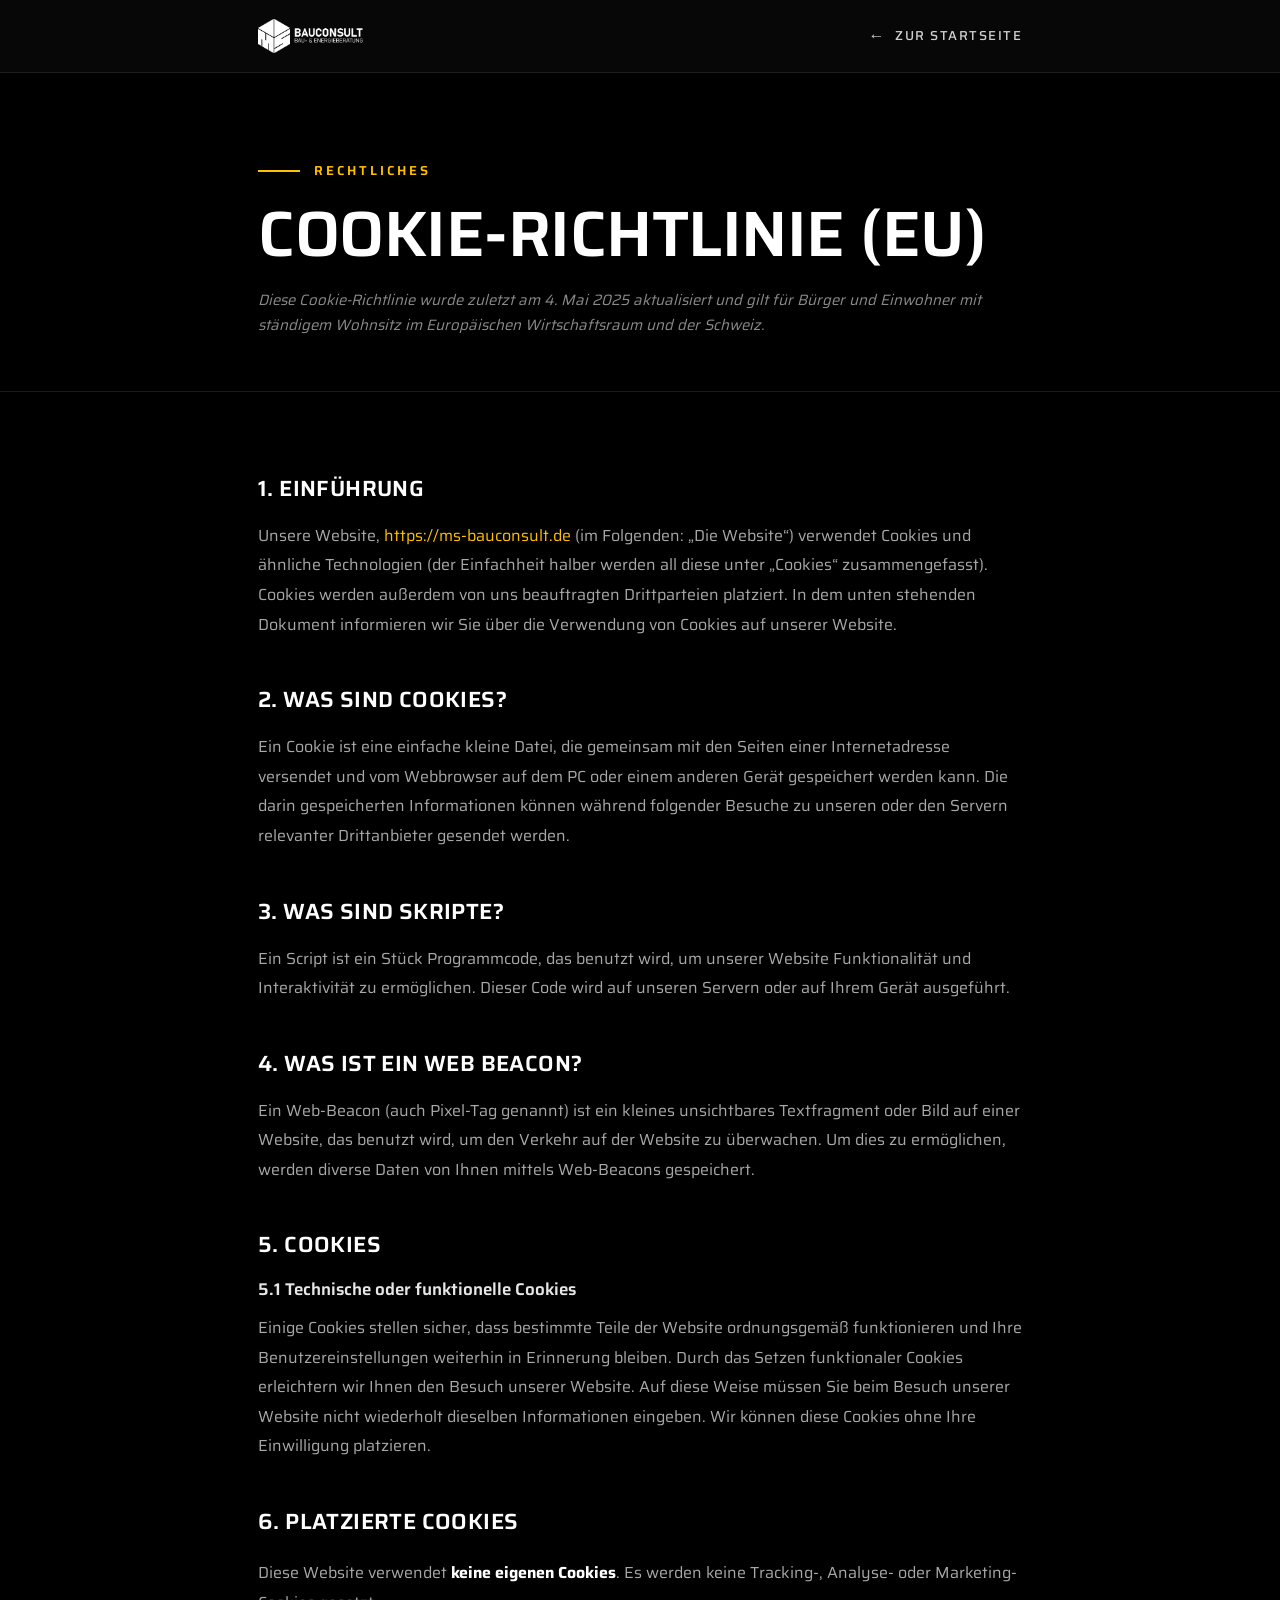
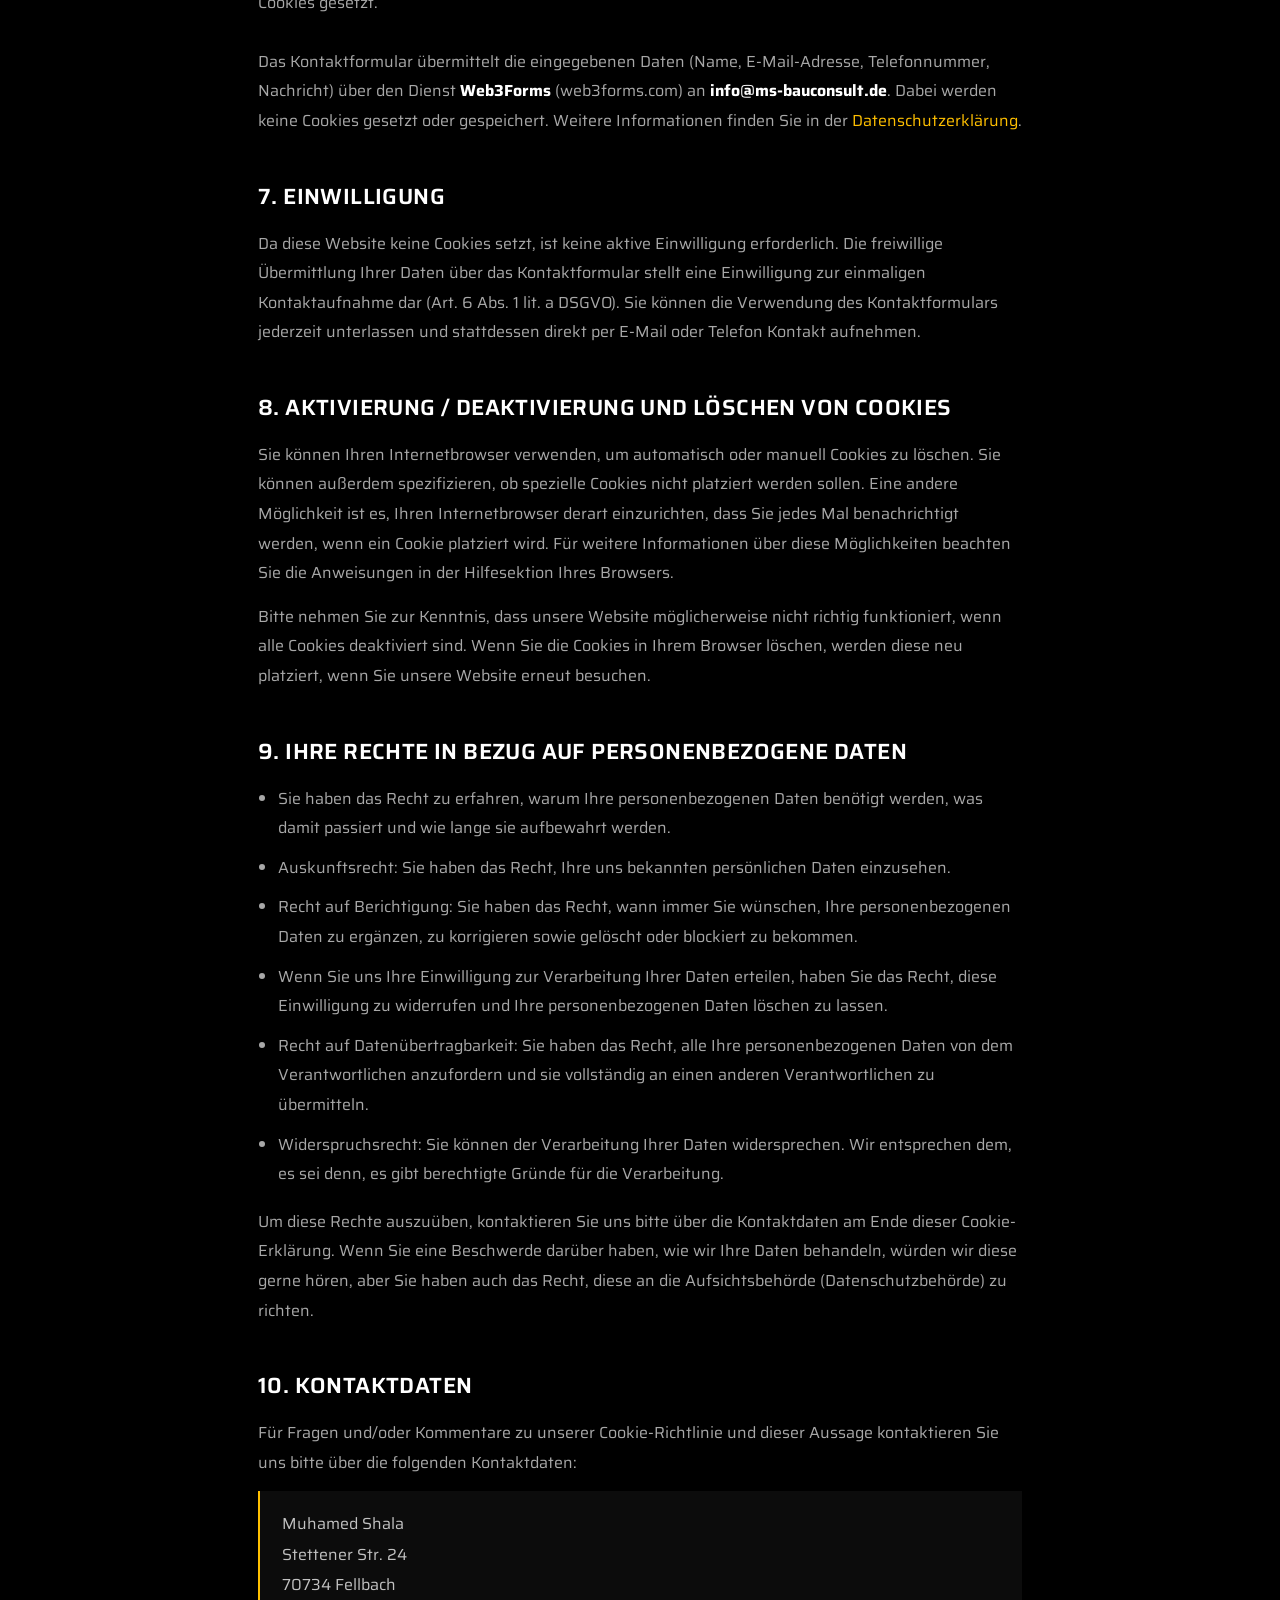
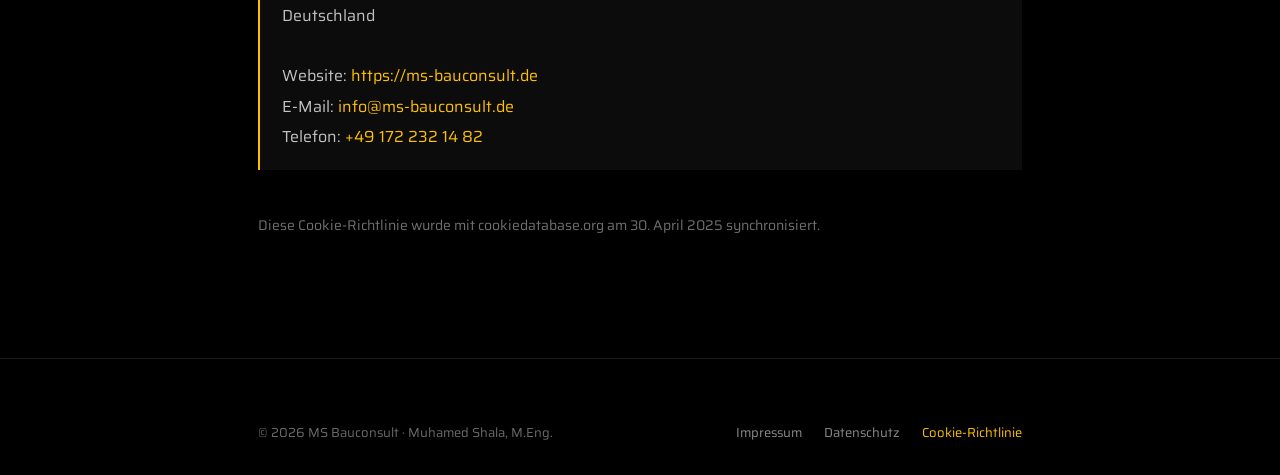
==== commit 268aac7b: "Fix logo 404 on subpages — use relative ../ path assets/logo.png resolved to datenschutz/assets/ (mi" ====
--- a/cookie-richtlinie/index.html
+++ b/cookie-richtlinie/index.html
@@ -175,7 +175,7 @@
   </script>
 
   <script type="__bundler/template">
-"<!DOCTYPE html>\n<html><head>\n<meta charset=\"utf-8\">\n<meta name=\"viewport\" content=\"width=device-width, initial-scale=1\">\n<script src=\"76927f95-a036-4576-a79c-4907138c5880\"><\/script>\n<\/head>\n<body>\n<x-dc>\n<helmet>\n  <meta name=\"referrer\" content=\"no-referrer\">\n  <link rel=\"icon\" href=\"..\/favicon.svg\" type=\"image\/svg+xml\">\n  <title>Cookie-Richtlinie | MS Bauconsult<\/title>\n  <meta name=\"description\" content=\"Cookie-Richtlinie der MS Bauconsult, Fellbach.\">\n  <meta name=\"robots\" content=\"noindex, follow\">\n  <link rel=\"canonical\" href=\"https://ms-bauconsult.de/cookie-richtlinie/\">\n  <style>/* vietnamese */\n@font-face {\n  font-family: 'Saira';\n  font-style: normal;\n  font-weight: 300;\n  font-stretch: 100%;\n  font-display: swap;\n  src: url(\"a88e32f0-e809-4e17-bcc0-7f32018d9731\") format('woff2');\n  unicode-range: U+0102-0103, U+0110-0111, U+0128-0129, U+0168-0169, U+01A0-01A1, U+01AF-01B0, U+0300-0301, U+0303-0304, U+0308-0309, U+0323, U+0329, U+1EA0-1EF9, U+20AB;\n}\n/* latin-ext */\n@font-face {\n  font-family: 'Saira';\n  font-style: normal;\n  font-weight: 300;\n  font-stretch: 100%;\n  font-display: swap;\n  src: url(\"7d528b3f-4c59-4141-bf12-a9d4c172d154\") format('woff2');\n  unicode-range: U+0100-02BA, U+02BD-02C5, U+02C7-02CC, U+02CE-02D7, U+02DD-02FF, U+0304, U+0308, U+0329, U+1D00-1DBF, U+1E00-1E9F, U+1EF2-1EFF, U+2020, U+20A0-20AB, U+20AD-20C0, U+2113, U+2C60-2C7F, U+A720-A7FF;\n}\n/* latin */\n@font-face {\n  font-family: 'Saira';\n  font-style: normal;\n  font-weight: 300;\n  font-stretch: 100%;\n  font-display: swap;\n  src: url(\"074ce1fb-3687-4284-8790-e00522bf45e0\") format('woff2');\n  unicode-range: U+0000-00FF, U+0131, U+0152-0153, U+02BB-02BC, U+02C6, U+02DA, U+02DC, U+0304, U+0308, U+0329, U+2000-206F, U+20AC, U+2122, U+2191, U+2193, U+2212, U+2215, U+FEFF, U+FFFD;\n}\n/* vietnamese */\n@font-face {\n  font-family: 'Saira';\n  font-style: normal;\n  font-weight: 400;\n  font-stretch: 100%;\n  font-display: swap;\n  src: url(\"a88e32f0-e809-4e17-bcc0-7f32018d9731\") format('woff2');\n  unicode-range: U+0102-0103, U+0110-0111, U+0128-0129, U+0168-0169, U+01A0-01A1, U+01AF-01B0, U+0300-0301, U+0303-0304, U+0308-0309, U+0323, U+0329, U+1EA0-1EF9, U+20AB;\n}\n/* latin-ext */\n@font-face {\n  font-family: 'Saira';\n  font-style: normal;\n  font-weight: 400;\n  font-stretch: 100%;\n  font-display: swap;\n  src: url(\"7d528b3f-4c59-4141-bf12-a9d4c172d154\") format('woff2');\n  unicode-range: U+0100-02BA, U+02BD-02C5, U+02C7-02CC, U+02CE-02D7, U+02DD-02FF, U+0304, U+0308, U+0329, U+1D00-1DBF, U+1E00-1E9F, U+1EF2-1EFF, U+2020, U+20A0-20AB, U+20AD-20C0, U+2113, U+2C60-2C7F, U+A720-A7FF;\n}\n/* latin */\n@font-face {\n  font-family: 'Saira';\n  font-style: normal;\n  font-weight: 400;\n  font-stretch: 100%;\n  font-display: swap;\n  src: url(\"074ce1fb-3687-4284-8790-e00522bf45e0\") format('woff2');\n  unicode-range: U+0000-00FF, U+0131, U+0152-0153, U+02BB-02BC, U+02C6, U+02DA, U+02DC, U+0304, U+0308, U+0329, U+2000-206F, U+20AC, U+2122, U+2191, U+2193, U+2212, U+2215, U+FEFF, U+FFFD;\n}\n/* vietnamese */\n@font-face {\n  font-family: 'Saira';\n  font-style: normal;\n  font-weight: 500;\n  font-stretch: 100%;\n  font-display: swap;\n  src: url(\"a88e32f0-e809-4e17-bcc0-7f32018d9731\") format('woff2');\n  unicode-range: U+0102-0103, U+0110-0111, U+0128-0129, U+0168-0169, U+01A0-01A1, U+01AF-01B0, U+0300-0301, U+0303-0304, U+0308-0309, U+0323, U+0329, U+1EA0-1EF9, U+20AB;\n}\n/* latin-ext */\n@font-face {\n  font-family: 'Saira';\n  font-style: normal;\n  font-weight: 500;\n  font-stretch: 100%;\n  font-display: swap;\n  src: url(\"7d528b3f-4c59-4141-bf12-a9d4c172d154\") format('woff2');\n  unicode-range: U+0100-02BA, U+02BD-02C5, U+02C7-02CC, U+02CE-02D7, U+02DD-02FF, U+0304, U+0308, U+0329, U+1D00-1DBF, U+1E00-1E9F, U+1EF2-1EFF, U+2020, U+20A0-20AB, U+20AD-20C0, U+2113, U+2C60-2C7F, U+A720-A7FF;\n}\n/* latin */\n@font-face {\n  font-family: 'Saira';\n  font-style: normal;\n  font-weight: 500;\n  font-stretch: 100%;\n  font-display: swap;\n  src: url(\"074ce1fb-3687-4284-8790-e00522bf45e0\") format('woff2');\n  unicode-range: U+0000-00FF, U+0131, U+0152-0153, U+02BB-02BC, U+02C6, U+02DA, U+02DC, U+0304, U+0308, U+0329, U+2000-206F, U+20AC, U+2122, U+2191, U+2193, U+2212, U+2215, U+FEFF, U+FFFD;\n}\n/* vietnamese */\n@font-face {\n  font-family: 'Saira';\n  font-style: normal;\n  font-weight: 600;\n  font-stretch: 100%;\n  font-display: swap;\n  src: url(\"a88e32f0-e809-4e17-bcc0-7f32018d9731\") format('woff2');\n  unicode-range: U+0102-0103, U+0110-0111, U+0128-0129, U+0168-0169, U+01A0-01A1, U+01AF-01B0, U+0300-0301, U+0303-0304, U+0308-0309, U+0323, U+0329, U+1EA0-1EF9, U+20AB;\n}\n/* latin-ext */\n@font-face {\n  font-family: 'Saira';\n  font-style: normal;\n  font-weight: 600;\n  font-stretch: 100%;\n  font-display: swap;\n  src: url(\"7d528b3f-4c59-4141-bf12-a9d4c172d154\") format('woff2');\n  unicode-range: U+0100-02BA, U+02BD-02C5, U+02C7-02CC, U+02CE-02D7, U+02DD-02FF, U+0304, U+0308, U+0329, U+1D00-1DBF, U+1E00-1E9F, U+1EF2-1EFF, U+2020, U+20A0-20AB, U+20AD-20C0, U+2113, U+2C60-2C7F, U+A720-A7FF;\n}\n/* latin */\n@font-face {\n  font-family: 'Saira';\n  font-style: normal;\n  font-weight: 600;\n  font-stretch: 100%;\n  font-display: swap;\n  src: url(\"074ce1fb-3687-4284-8790-e00522bf45e0\") format('woff2');\n  unicode-range: U+0000-00FF, U+0131, U+0152-0153, U+02BB-02BC, U+02C6, U+02DA, U+02DC, U+0304, U+0308, U+0329, U+2000-206F, U+20AC, U+2122, U+2191, U+2193, U+2212, U+2215, U+FEFF, U+FFFD;\n}\n/* vietnamese */\n@font-face {\n  font-family: 'Saira';\n  font-style: normal;\n  font-weight: 700;\n  font-stretch: 100%;\n  font-display: swap;\n  src: url(\"a88e32f0-e809-4e17-bcc0-7f32018d9731\") format('woff2');\n  unicode-range: U+0102-0103, U+0110-0111, U+0128-0129, U+0168-0169, U+01A0-01A1, U+01AF-01B0, U+0300-0301, U+0303-0304, U+0308-0309, U+0323, U+0329, U+1EA0-1EF9, U+20AB;\n}\n/* latin-ext */\n@font-face {\n  font-family: 'Saira';\n  font-style: normal;\n  font-weight: 700;\n  font-stretch: 100%;\n  font-display: swap;\n  src: url(\"7d528b3f-4c59-4141-bf12-a9d4c172d154\") format('woff2');\n  unicode-range: U+0100-02BA, U+02BD-02C5, U+02C7-02CC, U+02CE-02D7, U+02DD-02FF, U+0304, U+0308, U+0329, U+1D00-1DBF, U+1E00-1E9F, U+1EF2-1EFF, U+2020, U+20A0-20AB, U+20AD-20C0, U+2113, U+2C60-2C7F, U+A720-A7FF;\n}\n/* latin */\n@font-face {\n  font-family: 'Saira';\n  font-style: normal;\n  font-weight: 700;\n  font-stretch: 100%;\n  font-display: swap;\n  src: url(\"074ce1fb-3687-4284-8790-e00522bf45e0\") format('woff2');\n  unicode-range: U+0000-00FF, U+0131, U+0152-0153, U+02BB-02BC, U+02C6, U+02DA, U+02DC, U+0304, U+0308, U+0329, U+2000-206F, U+20AC, U+2122, U+2191, U+2193, U+2212, U+2215, U+FEFF, U+FFFD;\n}\n<\/style>\n  <style>/* ============================================================\n   LAMBO — Color tokens\n   Monochrome-plus-gold. True black is the canvas; white & gold\n   are the only relief. Neutrals stay achromatic (pure gray).\n   ============================================================ */\n:root {\n  /* ---- Brand / accent ---- */\n  --gold: #FFC000;          /* Lamborghini Gold — primary CTA, the only chromatic color */\n  --gold-dark: #917300;     /* hover/pressed state for gold */\n  --gold-text: #FFCE3E;     /* lighter gold for inline text accents */\n\n  /* ---- Core ---- */\n  --white: #FFFFFF;\n  --black: #000000;         /* absolute black — the canvas */\n\n  /* ---- Dark surfaces (the \"darkness gradient\") ---- */\n  --iron: #181818;          /* dark iron — footer, deep sections */\n  --charcoal: #202020;      /* elevated dark surface — cards, panels */\n  --graphite: #313131;      /* shadow gray — dividers, faint text on dark */\n  --gray-700: #494949;      /* graphite text on light */\n  --gray-600: #555555;      /* iron body-text variant */\n  --gray-550: #666666;      /* slate */\n  --gray-500: #7D7D7D;      /* ash — muted text, metadata */\n  --gray-400: #969696;      /* steel — disabled, subtle labels, gray buttons */\n\n  /* ---- Light surfaces (the exception) ---- */\n  --near-white: #F8F8F8;\n  --mist: #E6E6E6;\n  --smoke: #F5F5F5;\n\n  /* ---- Secondary accents (sparing) ---- */\n  --cyan: #29ABE2;          /* informational accent / interactive highlight */\n  --teal: #1EAEDB;          /* ghost-button hover background */\n  --link-blue: #3860BE;     /* universal link hover */\n\n  /* ---- Overlays ---- */\n  --overlay-70: rgba(0,0,0,0.70);\n  --overlay-50: rgba(0,0,0,0.50);\n  --overlay-25: rgba(0,0,0,0.25);\n  --border-white-50: rgba(255,255,255,0.50);\n\n  /* ============================================================\n     Semantic aliases — prefer these in components\n     ============================================================ */\n  --surface-page: var(--black);\n  --surface-card: var(--charcoal);\n  --surface-deep: var(--iron);\n  --surface-light: var(--near-white);\n\n  --text-primary: var(--white);\n  --text-secondary: var(--smoke);\n  --text-muted: var(--gray-500);\n  --text-disabled: var(--gray-400);\n  --text-on-light: var(--graphite);\n  --text-accent: var(--gold-text);\n\n  --action-primary: var(--gold);\n  --action-primary-hover: var(--gold-dark);\n  --action-primary-text: var(--black);\n  --action-ghost-hover: var(--teal);\n\n  --border-subtle: var(--charcoal);\n  --border-divider: var(--graphite);\n  --border-ghost: var(--border-white-50);\n  --border-input: #DDDDDD;\n\n  --link-hover: var(--link-blue);\n  --focus-ring: var(--cyan);\n}\n<\/style>\n  <style>/* ============================================================\n   LAMBO — Typography tokens\n   Single-typeface discipline. SHOUTING uppercase at scale,\n   weight 400 carries headlines, tight line-heights.\n   ============================================================ */\n:root {\n  /* ---- Families ---- */\n  --font-display: 'Saira SemiCondensed', 'Saira', 'Roboto', 'Helvetica Neue', Arial, sans-serif;\n  --font-compressed: 'Saira Condensed', 'Saira SemiCondensed', 'Roboto Condensed', sans-serif;\n  --font-ui: 'Saira', 'Roboto', 'Helvetica Neue', Arial, sans-serif;\n  --font-body: 'Saira', 'Open Sans', 'Helvetica Neue', Arial, sans-serif;\n\n  /* ---- Weights ---- */\n  --fw-light: 300;     /* @kind font */\n  --fw-regular: 400;   /* @kind font */\n  --fw-medium: 500;    /* @kind font */\n  --fw-semibold: 600;  /* @kind font */\n  --fw-bold: 700;      /* @kind font */\n  --fw-black: 800;     /* @kind font */\n\n  /* ---- Type scale (size) ---- */\n  --fs-hero: 120px;      /* @kind font */\n  --fs-display: 80px;    /* @kind font */\n  --fs-title: 54px;      /* @kind font */\n  --fs-subtitle: 40px;   /* @kind font */\n  --fs-heading: 27px;    /* @kind font */\n  --fs-card-title: 24px; /* @kind font */\n  --fs-body-lg: 18px;    /* @kind font */\n  --fs-body: 16px;       /* @kind font */\n  --fs-button: 16px;     /* @kind font */\n  --fs-button-sm: 14.4px;/* @kind font */\n  --fs-caption: 14px;    /* @kind font */\n  --fs-label: 12px;      /* @kind font */\n  --fs-micro: 10px;      /* @kind font */\n\n  /* ---- Line-heights ---- */\n  --lh-hero: 0.92;       /* @kind font */\n  --lh-display: 1.13;    /* @kind font */\n  --lh-title: 1.19;      /* @kind font */\n  --lh-subtitle: 1.15;   /* @kind font */\n  --lh-heading: 1.37;    /* @kind font */\n  --lh-card-title: 1.30; /* @kind font */\n  --lh-body-lg: 1.56;    /* @kind font */\n  --lh-body: 1.50;       /* @kind font */\n  --lh-button: 1.50;     /* @kind font */\n  --lh-button-sm: 1.00;  /* @kind font */\n  --lh-caption: 1.20;    /* @kind font */\n  --lh-label: 1.83;      /* @kind font */\n  --lh-micro: 1.60;      /* @kind font */\n\n  /* ---- Letter-spacing ---- */\n  --ls-tight: -0.42px;   /* @kind font */\n  --ls-normal: 0;        /* @kind font */\n  --ls-button: 0.2px;    /* @kind font */\n  --ls-label: 0.96px;    /* @kind font */\n  --ls-micro: 0.225px;   /* @kind font */\n\n  /* ---- Semantic roles ---- */\n  --text-transform-display: uppercase;\n}\n<\/style>\n  <style>/* ============================================================\n   LAMBO — Base resets & primitives\n   ============================================================ */\n*, *::before, *::after { box-sizing: border-box; }\n\nbody {\n  margin: 0;\n  background: var(--surface-page);\n  color: var(--text-primary);\n  font-family: var(--font-body);\n  font-size: var(--fs-body);\n  line-height: var(--lh-body);\n  font-weight: var(--fw-regular);\n  -webkit-font-smoothing: antialiased;\n  text-rendering: optimizeLegibility;\n}\n\n/* Display headline helper — the SHOUTING voice */\n.lambo-display {\n  font-family: var(--font-display);\n  text-transform: uppercase;\n  font-weight: var(--fw-regular);\n  letter-spacing: var(--ls-normal);\n}\n\na {\n  color: var(--white);\n  text-decoration: none;\n  transition: color var(--dur-base) var(--ease-standard);\n}\na:hover { color: var(--link-hover); }\n\n::selection { background: var(--gold); color: var(--black); }\n<\/style>\n  <script src=\"d32a447c-cf5b-4dbf-bf26-7fc676b7ed05\"><\/script>\n  <style>\n    *{box-sizing:border-box}\n    html{scroll-behavior:smooth}\n    body{margin:0;font-family:'Saira','Helvetica Neue',Arial,sans-serif;color:#fff;background:#000;-webkit-font-smoothing:antialiased;text-rendering:optimizeLegibility}\n    img{display:block;max-width:100%}\n    a{color:inherit}\n    table{border-collapse:collapse;width:100%}\n  <\/style>\n<\/helmet>\n\n\n<div style=\"background:#000;min-height:100vh;display:flex;flex-direction:column\">\n\n  <header style=\"position:sticky;top:0;z-index:1000;background:rgba(8,8,8,.92);backdrop-filter:blur(6px);border-bottom:1px solid #1f1f1f\">\n    <div style=\"max-width:860px;margin:0 auto;padding:0 clamp(20px,5vw,48px);height:72px;display:flex;align-items:center;justify-content:space-between;gap:24px\">\n      <a href=\"..\/\" style=\"display:flex;align-items:center;text-decoration:none;flex-shrink:0\">\n        <img src=\"assets/logo.png\" alt=\"MS Bauconsult\" style=\"height:34px;width:auto;filter:brightness(0) invert(1)\">\n      <\/a>\n      <a href=\"..\/\" style=\"text-decoration:none;display:inline-flex;align-items:center;gap:9px;font-size:13px;font-weight:500;letter-spacing:1.5px;text-transform:uppercase;color:#cfcfcf;transition:color .2s\" style-hover=\"color: var(--accent,#FFC000)\"><span style=\"font-size:16px\">←<\/span> Zur Startseite<\/a>\n    <\/div>\n  <\/header>\n\n  <section style=\"border-bottom:1px solid #1a1a1a;padding:clamp(48px,8vw,88px) 0 clamp(36px,5vw,52px)\">\n    <div style=\"max-width:860px;margin:0 auto;padding:0 clamp(20px,5vw,48px)\">\n      <div style=\"display:flex;align-items:center;gap:14px;margin-bottom:20px\">\n        <span style=\"width:42px;height:2px;background:var(--accent,#FFC000)\"><\/span>\n        <span style=\"font-size:13px;font-weight:600;letter-spacing:3px;text-transform:uppercase;color:var(--accent,#FFC000)\">Rechtliches<\/span>\n      <\/div>\n      <h1 style=\"margin:0;font-family:'Saira SemiCondensed','Saira',sans-serif;font-weight:600;font-size:clamp(34px,5.4vw,64px);line-height:1.02;letter-spacing:-.5px;text-transform:uppercase\">Cookie-Richtlinie (EU)<\/h1>\n      <p style=\"margin:22px 0 0;font-size:15px;line-height:1.7;color:#8a8a8a;font-style:italic\">Diese Cookie-Richtlinie wurde zuletzt am 4. Mai 2025 aktualisiert und gilt für Bürger und Einwohner mit ständigem Wohnsitz im Europäischen Wirtschaftsraum und der Schweiz.<\/p>\n    <\/div>\n  <\/section>\n\n  <main style=\"flex:1 1 auto;padding:clamp(44px,7vw,80px) 0 clamp(64px,10vw,120px)\">\n    <div style=\"max-width:860px;margin:0 auto;padding:0 clamp(20px,5vw,48px);display:flex;flex-direction:column;gap:clamp(30px,4vw,44px)\">\n\n      <section>\n        <h2 style=\"margin:0 0 16px;font-family:'Saira SemiCondensed','Saira',sans-serif;font-weight:600;font-size:22px;letter-spacing:.4px;text-transform:uppercase;color:#fff\">1. Einführung<\/h2>\n        <p style=\"margin:0;font-size:16px;line-height:1.85;color:#a8a8a8\">Unsere Website, <a href=\"https://ms-bauconsult.de\" target=\"_blank\" rel=\"noopener\" style=\"text-decoration:none;color:var(--accent,#FFC000)\">https://ms-bauconsult.de<\/a> (im Folgenden: „Die Website“) verwendet Cookies und ähnliche Technologien (der Einfachheit halber werden all diese unter „Cookies“ zusammengefasst). Cookies werden außerdem von uns beauftragten Drittparteien platziert. In dem unten stehenden Dokument informieren wir Sie über die Verwendung von Cookies auf unserer Website.<\/p>\n      <\/section>\n\n      <section>\n        <h2 style=\"margin:0 0 16px;font-family:'Saira SemiCondensed','Saira',sans-serif;font-weight:600;font-size:22px;letter-spacing:.4px;text-transform:uppercase;color:#fff\">2. Was sind Cookies?<\/h2>\n        <p style=\"margin:0;font-size:16px;line-height:1.85;color:#a8a8a8\">Ein Cookie ist eine einfache kleine Datei, die gemeinsam mit den Seiten einer Internetadresse versendet und vom Webbrowser auf dem PC oder einem anderen Gerät gespeichert werden kann. Die darin gespeicherten Informationen können während folgender Besuche zu unseren oder den Servern relevanter Drittanbieter gesendet werden.<\/p>\n      <\/section>\n\n      <section>\n        <h2 style=\"margin:0 0 16px;font-family:'Saira SemiCondensed','Saira',sans-serif;font-weight:600;font-size:22px;letter-spacing:.4px;text-transform:uppercase;color:#fff\">3. Was sind Skripte?<\/h2>\n        <p style=\"margin:0;font-size:16px;line-height:1.85;color:#a8a8a8\">Ein Script ist ein Stück Programmcode, das benutzt wird, um unserer Website Funktionalität und Interaktivität zu ermöglichen. Dieser Code wird auf unseren Servern oder auf Ihrem Gerät ausgeführt.<\/p>\n      <\/section>\n\n      <section>\n        <h2 style=\"margin:0 0 16px;font-family:'Saira SemiCondensed','Saira',sans-serif;font-weight:600;font-size:22px;letter-spacing:.4px;text-transform:uppercase;color:#fff\">4. Was ist ein Web Beacon?<\/h2>\n        <p style=\"margin:0;font-size:16px;line-height:1.85;color:#a8a8a8\">Ein Web-Beacon (auch Pixel-Tag genannt) ist ein kleines unsichtbares Textfragment oder Bild auf einer Website, das benutzt wird, um den Verkehr auf der Website zu überwachen. Um dies zu ermöglichen, werden diverse Daten von Ihnen mittels Web-Beacons gespeichert.<\/p>\n      <\/section>\n\n      <section>\n        <h2 style=\"margin:0 0 16px;font-family:'Saira SemiCondensed','Saira',sans-serif;font-weight:600;font-size:22px;letter-spacing:.4px;text-transform:uppercase;color:#fff\">5. Cookies<\/h2>\n        <h3 style=\"margin:0 0 10px;font-family:'Saira','sans-serif';font-weight:600;font-size:17px;color:#e6e6e6\">5.1 Technische oder funktionelle Cookies<\/h3>\n        <p style=\"margin:0;font-size:16px;line-height:1.85;color:#a8a8a8\">Einige Cookies stellen sicher, dass bestimmte Teile der Website ordnungsgemäß funktionieren und Ihre Benutzereinstellungen weiterhin in Erinnerung bleiben. Durch das Setzen funktionaler Cookies erleichtern wir Ihnen den Besuch unserer Website. Auf diese Weise müssen Sie beim Besuch unserer Website nicht wiederholt dieselben Informationen eingeben. Wir können diese Cookies ohne Ihre Einwilligung platzieren.<\/p>\n      <\/section>\n\n      <section>\n        <h2 style=\"margin:0 0 20px;font-family:'Saira SemiCondensed','Saira',sans-serif;font-weight:600;font-size:22px;letter-spacing:.4px;text-transform:uppercase;color:#fff\">6. Platzierte Cookies<\/h2>\n\n        <div style=\"display:flex;flex-direction:column;gap:18px\">\n          <p style=\"font-size:16px;line-height:1.85;color:#a8a8a8;margin:0\">\n            Diese Website verwendet <strong style=\"color:#fff\">keine eigenen Cookies<\/strong>. Es werden keine Tracking-, Analyse- oder Marketing-Cookies gesetzt.<br><br>\n            Das Kontaktformular übermittelt die eingegebenen Daten (Name, E-Mail-Adresse, Telefonnummer, Nachricht) über den Dienst <strong style=\"color:#fff\">Web3Forms<\/strong> (web3forms.com) an <strong style=\"color:#fff\">info@ms-bauconsult.de<\/strong>. Dabei werden keine Cookies gesetzt oder gespeichert. Weitere Informationen finden Sie in der <a href=\"..\/datenschutz\/\" style=\"color:var(--accent,#FFC000);text-decoration:none\">Datenschutzerklärung<\/a>.\n          <\/p>\n        <\/div>\n      <\/section>\n\n      <section>\n        <h2 style=\"margin:0 0 16px;font-family:'Saira SemiCondensed','Saira',sans-serif;font-weight:600;font-size:22px;letter-spacing:.4px;text-transform:uppercase;color:#fff\">7. Einwilligung<\/h2>\n        <p style=\"margin:0;font-size:16px;line-height:1.85;color:#a8a8a8\">Da diese Website keine Cookies setzt, ist keine aktive Einwilligung erforderlich. Die freiwillige Übermittlung Ihrer Daten über das Kontaktformular stellt eine Einwilligung zur einmaligen Kontaktaufnahme dar (Art. 6 Abs. 1 lit. a DSGVO). Sie können die Verwendung des Kontaktformulars jederzeit unterlassen und stattdessen direkt per E-Mail oder Telefon Kontakt aufnehmen.<\/p>\n      <\/section>\n\n      <section>\n        <h2 style=\"margin:0 0 16px;font-family:'Saira SemiCondensed','Saira',sans-serif;font-weight:600;font-size:22px;letter-spacing:.4px;text-transform:uppercase;color:#fff\">8. Aktivierung / Deaktivierung und Löschen von Cookies<\/h2>\n        <p style=\"margin:0 0 14px;font-size:16px;line-height:1.85;color:#a8a8a8\">Sie können Ihren Internetbrowser verwenden, um automatisch oder manuell Cookies zu löschen. Sie können außerdem spezifizieren, ob spezielle Cookies nicht platziert werden sollen. Eine andere Möglichkeit ist es, Ihren Internetbrowser derart einzurichten, dass Sie jedes Mal benachrichtigt werden, wenn ein Cookie platziert wird. Für weitere Informationen über diese Möglichkeiten beachten Sie die Anweisungen in der Hilfesektion Ihres Browsers.<\/p>\n        <p style=\"margin:0;font-size:16px;line-height:1.85;color:#a8a8a8\">Bitte nehmen Sie zur Kenntnis, dass unsere Website möglicherweise nicht richtig funktioniert, wenn alle Cookies deaktiviert sind. Wenn Sie die Cookies in Ihrem Browser löschen, werden diese neu platziert, wenn Sie unsere Website erneut besuchen.<\/p>\n      <\/section>\n\n      <section>\n        <h2 style=\"margin:0 0 16px;font-family:'Saira SemiCondensed','Saira',sans-serif;font-weight:600;font-size:22px;letter-spacing:.4px;text-transform:uppercase;color:#fff\">9. Ihre Rechte in Bezug auf personenbezogene Daten<\/h2>\n        <ul style=\"margin:0;padding-left:20px;font-size:16px;line-height:1.85;color:#a8a8a8;display:flex;flex-direction:column;gap:10px\">\n          <li>Sie haben das Recht zu erfahren, warum Ihre personenbezogenen Daten benötigt werden, was damit passiert und wie lange sie aufbewahrt werden.<\/li>\n          <li>Auskunftsrecht: Sie haben das Recht, Ihre uns bekannten persönlichen Daten einzusehen.<\/li>\n          <li>Recht auf Berichtigung: Sie haben das Recht, wann immer Sie wünschen, Ihre personenbezogenen Daten zu ergänzen, zu korrigieren sowie gelöscht oder blockiert zu bekommen.<\/li>\n          <li>Wenn Sie uns Ihre Einwilligung zur Verarbeitung Ihrer Daten erteilen, haben Sie das Recht, diese Einwilligung zu widerrufen und Ihre personenbezogenen Daten löschen zu lassen.<\/li>\n          <li>Recht auf Datenübertragbarkeit: Sie haben das Recht, alle Ihre personenbezogenen Daten von dem Verantwortlichen anzufordern und sie vollständig an einen anderen Verantwortlichen zu übermitteln.<\/li>\n          <li>Widerspruchsrecht: Sie können der Verarbeitung Ihrer Daten widersprechen. Wir entsprechen dem, es sei denn, es gibt berechtigte Gründe für die Verarbeitung.<\/li>\n        <\/ul>\n        <p style=\"margin:18px 0 0;font-size:16px;line-height:1.85;color:#a8a8a8\">Um diese Rechte auszuüben, kontaktieren Sie uns bitte über die Kontaktdaten am Ende dieser Cookie-Erklärung. Wenn Sie eine Beschwerde darüber haben, wie wir Ihre Daten behandeln, würden wir diese gerne hören, aber Sie haben auch das Recht, diese an die Aufsichtsbehörde (Datenschutzbehörde) zu richten.<\/p>\n      <\/section>\n\n      <section>\n        <h2 style=\"margin:0 0 16px;font-family:'Saira SemiCondensed','Saira',sans-serif;font-weight:600;font-size:22px;letter-spacing:.4px;text-transform:uppercase;color:#fff\">10. Kontaktdaten<\/h2>\n        <p style=\"margin:0 0 14px;font-size:16px;line-height:1.85;color:#a8a8a8\">Für Fragen und/oder Kommentare zu unserer Cookie-Richtlinie und dieser Aussage kontaktieren Sie uns bitte über die folgenden Kontaktdaten:<\/p>\n        <div style=\"font-size:16px;line-height:1.9;color:#c2c2c2;padding:18px 22px;border-left:2px solid var(--accent,#FFC000);background:#0c0c0c\">\n          Muhamed Shala<br>Stettener Str. 24<br>70734 Fellbach<br>Deutschland<br><br>\n          Website: <a href=\"https://ms-bauconsult.de\" target=\"_blank\" rel=\"noopener\" style=\"text-decoration:none;color:var(--accent,#FFC000)\">https://ms-bauconsult.de<\/a><br>\n          E-Mail: <a href=\"mailto:info@ms-bauconsult.de\" style=\"text-decoration:none;color:var(--accent,#FFC000)\">info@ms-bauconsult.de<\/a><br>\n          Telefon: <a href=\"tel:+491722321482\" style=\"text-decoration:none;color:var(--accent,#FFC000)\">+49 172 232 14 82<\/a>\n        <\/div>\n      <\/section>\n\n      <p style=\"margin:0;font-size:14px;line-height:1.7;color:#6f6f6f\">Diese Cookie-Richtlinie wurde mit cookiedatabase.org am 30. April 2025 synchronisiert.<\/p>\n\n\n    <\/div>\n  <\/main>\n\n  <footer style=\"background:#000;color:#fff;padding:clamp(40px,6vw,64px) 0 32px;border-top:1px solid #1a1a1a\">\n    <div style=\"max-width:860px;margin:0 auto;padding:0 clamp(20px,5vw,48px);display:flex;flex-wrap:wrap;gap:20px;justify-content:space-between;align-items:center\">\n      <div style=\"color:#6a6a6a;font-size:13px\">© {{ year }} MS Bauconsult · Muhamed Shala, M.Eng.<\/div>\n      <div style=\"display:flex;flex-wrap:wrap;gap:22px\">\n        <a href=\"..\/impressum\/\" style=\"text-decoration:none;color:#8a8a8a;font-size:13px;transition:color .2s\" style-hover=\"color:#fff\">Impressum<\/a>\n        <a href=\"..\/datenschutz\/\" style=\"text-decoration:none;color:#8a8a8a;font-size:13px;transition:color .2s\" style-hover=\"color:#fff\">Datenschutz<\/a>\n        <a href=\"..\/cookie-richtlinie\/\" style=\"text-decoration:none;color:var(--accent,#FFC000);font-size:13px\">Cookie-Richtlinie<\/a>\n      <\/div>\n    <\/div>\n  <\/footer>\n\n<\/div>\n<\/x-dc>\n<script type=\"text/x-dc\" data-dc-script=\"\" data-props=\"{&quot;accentColor&quot;:{&quot;editor&quot;:&quot;color&quot;,&quot;default&quot;:&quot;#FFC000&quot;,&quot;options&quot;:[&quot;#FFC000&quot;,&quot;#29ABE2&quot;,&quot;#E0E0E0&quot;,&quot;#C9A24B&quot;],&quot;tsType&quot;:&quot;string&quot;}}\">\nclass Component extends DCLogic {\n  componentDidMount() {\n    document.documentElement.style.setProperty('--accent', this.props.accentColor || '#FFC000');\n  }\n  renderVals() {\n    return { year: new Date().getFullYear() };\n  }\n}\n<\/script>\n\n\n<\/body><\/html>"
+"<!DOCTYPE html>\n<html><head>\n<meta charset=\"utf-8\">\n<meta name=\"viewport\" content=\"width=device-width, initial-scale=1\">\n<script src=\"76927f95-a036-4576-a79c-4907138c5880\"><\/script>\n<\/head>\n<body>\n<x-dc>\n<helmet>\n  <meta name=\"referrer\" content=\"no-referrer\">\n  <link rel=\"icon\" href=\"..\/favicon.svg\" type=\"image\/svg+xml\">\n  <title>Cookie-Richtlinie | MS Bauconsult<\/title>\n  <meta name=\"description\" content=\"Cookie-Richtlinie der MS Bauconsult, Fellbach.\">\n  <meta name=\"robots\" content=\"noindex, follow\">\n  <link rel=\"canonical\" href=\"https://ms-bauconsult.de/cookie-richtlinie/\">\n  <style>/* vietnamese */\n@font-face {\n  font-family: 'Saira';\n  font-style: normal;\n  font-weight: 300;\n  font-stretch: 100%;\n  font-display: swap;\n  src: url(\"a88e32f0-e809-4e17-bcc0-7f32018d9731\") format('woff2');\n  unicode-range: U+0102-0103, U+0110-0111, U+0128-0129, U+0168-0169, U+01A0-01A1, U+01AF-01B0, U+0300-0301, U+0303-0304, U+0308-0309, U+0323, U+0329, U+1EA0-1EF9, U+20AB;\n}\n/* latin-ext */\n@font-face {\n  font-family: 'Saira';\n  font-style: normal;\n  font-weight: 300;\n  font-stretch: 100%;\n  font-display: swap;\n  src: url(\"7d528b3f-4c59-4141-bf12-a9d4c172d154\") format('woff2');\n  unicode-range: U+0100-02BA, U+02BD-02C5, U+02C7-02CC, U+02CE-02D7, U+02DD-02FF, U+0304, U+0308, U+0329, U+1D00-1DBF, U+1E00-1E9F, U+1EF2-1EFF, U+2020, U+20A0-20AB, U+20AD-20C0, U+2113, U+2C60-2C7F, U+A720-A7FF;\n}\n/* latin */\n@font-face {\n  font-family: 'Saira';\n  font-style: normal;\n  font-weight: 300;\n  font-stretch: 100%;\n  font-display: swap;\n  src: url(\"074ce1fb-3687-4284-8790-e00522bf45e0\") format('woff2');\n  unicode-range: U+0000-00FF, U+0131, U+0152-0153, U+02BB-02BC, U+02C6, U+02DA, U+02DC, U+0304, U+0308, U+0329, U+2000-206F, U+20AC, U+2122, U+2191, U+2193, U+2212, U+2215, U+FEFF, U+FFFD;\n}\n/* vietnamese */\n@font-face {\n  font-family: 'Saira';\n  font-style: normal;\n  font-weight: 400;\n  font-stretch: 100%;\n  font-display: swap;\n  src: url(\"a88e32f0-e809-4e17-bcc0-7f32018d9731\") format('woff2');\n  unicode-range: U+0102-0103, U+0110-0111, U+0128-0129, U+0168-0169, U+01A0-01A1, U+01AF-01B0, U+0300-0301, U+0303-0304, U+0308-0309, U+0323, U+0329, U+1EA0-1EF9, U+20AB;\n}\n/* latin-ext */\n@font-face {\n  font-family: 'Saira';\n  font-style: normal;\n  font-weight: 400;\n  font-stretch: 100%;\n  font-display: swap;\n  src: url(\"7d528b3f-4c59-4141-bf12-a9d4c172d154\") format('woff2');\n  unicode-range: U+0100-02BA, U+02BD-02C5, U+02C7-02CC, U+02CE-02D7, U+02DD-02FF, U+0304, U+0308, U+0329, U+1D00-1DBF, U+1E00-1E9F, U+1EF2-1EFF, U+2020, U+20A0-20AB, U+20AD-20C0, U+2113, U+2C60-2C7F, U+A720-A7FF;\n}\n/* latin */\n@font-face {\n  font-family: 'Saira';\n  font-style: normal;\n  font-weight: 400;\n  font-stretch: 100%;\n  font-display: swap;\n  src: url(\"074ce1fb-3687-4284-8790-e00522bf45e0\") format('woff2');\n  unicode-range: U+0000-00FF, U+0131, U+0152-0153, U+02BB-02BC, U+02C6, U+02DA, U+02DC, U+0304, U+0308, U+0329, U+2000-206F, U+20AC, U+2122, U+2191, U+2193, U+2212, U+2215, U+FEFF, U+FFFD;\n}\n/* vietnamese */\n@font-face {\n  font-family: 'Saira';\n  font-style: normal;\n  font-weight: 500;\n  font-stretch: 100%;\n  font-display: swap;\n  src: url(\"a88e32f0-e809-4e17-bcc0-7f32018d9731\") format('woff2');\n  unicode-range: U+0102-0103, U+0110-0111, U+0128-0129, U+0168-0169, U+01A0-01A1, U+01AF-01B0, U+0300-0301, U+0303-0304, U+0308-0309, U+0323, U+0329, U+1EA0-1EF9, U+20AB;\n}\n/* latin-ext */\n@font-face {\n  font-family: 'Saira';\n  font-style: normal;\n  font-weight: 500;\n  font-stretch: 100%;\n  font-display: swap;\n  src: url(\"7d528b3f-4c59-4141-bf12-a9d4c172d154\") format('woff2');\n  unicode-range: U+0100-02BA, U+02BD-02C5, U+02C7-02CC, U+02CE-02D7, U+02DD-02FF, U+0304, U+0308, U+0329, U+1D00-1DBF, U+1E00-1E9F, U+1EF2-1EFF, U+2020, U+20A0-20AB, U+20AD-20C0, U+2113, U+2C60-2C7F, U+A720-A7FF;\n}\n/* latin */\n@font-face {\n  font-family: 'Saira';\n  font-style: normal;\n  font-weight: 500;\n  font-stretch: 100%;\n  font-display: swap;\n  src: url(\"074ce1fb-3687-4284-8790-e00522bf45e0\") format('woff2');\n  unicode-range: U+0000-00FF, U+0131, U+0152-0153, U+02BB-02BC, U+02C6, U+02DA, U+02DC, U+0304, U+0308, U+0329, U+2000-206F, U+20AC, U+2122, U+2191, U+2193, U+2212, U+2215, U+FEFF, U+FFFD;\n}\n/* vietnamese */\n@font-face {\n  font-family: 'Saira';\n  font-style: normal;\n  font-weight: 600;\n  font-stretch: 100%;\n  font-display: swap;\n  src: url(\"a88e32f0-e809-4e17-bcc0-7f32018d9731\") format('woff2');\n  unicode-range: U+0102-0103, U+0110-0111, U+0128-0129, U+0168-0169, U+01A0-01A1, U+01AF-01B0, U+0300-0301, U+0303-0304, U+0308-0309, U+0323, U+0329, U+1EA0-1EF9, U+20AB;\n}\n/* latin-ext */\n@font-face {\n  font-family: 'Saira';\n  font-style: normal;\n  font-weight: 600;\n  font-stretch: 100%;\n  font-display: swap;\n  src: url(\"7d528b3f-4c59-4141-bf12-a9d4c172d154\") format('woff2');\n  unicode-range: U+0100-02BA, U+02BD-02C5, U+02C7-02CC, U+02CE-02D7, U+02DD-02FF, U+0304, U+0308, U+0329, U+1D00-1DBF, U+1E00-1E9F, U+1EF2-1EFF, U+2020, U+20A0-20AB, U+20AD-20C0, U+2113, U+2C60-2C7F, U+A720-A7FF;\n}\n/* latin */\n@font-face {\n  font-family: 'Saira';\n  font-style: normal;\n  font-weight: 600;\n  font-stretch: 100%;\n  font-display: swap;\n  src: url(\"074ce1fb-3687-4284-8790-e00522bf45e0\") format('woff2');\n  unicode-range: U+0000-00FF, U+0131, U+0152-0153, U+02BB-02BC, U+02C6, U+02DA, U+02DC, U+0304, U+0308, U+0329, U+2000-206F, U+20AC, U+2122, U+2191, U+2193, U+2212, U+2215, U+FEFF, U+FFFD;\n}\n/* vietnamese */\n@font-face {\n  font-family: 'Saira';\n  font-style: normal;\n  font-weight: 700;\n  font-stretch: 100%;\n  font-display: swap;\n  src: url(\"a88e32f0-e809-4e17-bcc0-7f32018d9731\") format('woff2');\n  unicode-range: U+0102-0103, U+0110-0111, U+0128-0129, U+0168-0169, U+01A0-01A1, U+01AF-01B0, U+0300-0301, U+0303-0304, U+0308-0309, U+0323, U+0329, U+1EA0-1EF9, U+20AB;\n}\n/* latin-ext */\n@font-face {\n  font-family: 'Saira';\n  font-style: normal;\n  font-weight: 700;\n  font-stretch: 100%;\n  font-display: swap;\n  src: url(\"7d528b3f-4c59-4141-bf12-a9d4c172d154\") format('woff2');\n  unicode-range: U+0100-02BA, U+02BD-02C5, U+02C7-02CC, U+02CE-02D7, U+02DD-02FF, U+0304, U+0308, U+0329, U+1D00-1DBF, U+1E00-1E9F, U+1EF2-1EFF, U+2020, U+20A0-20AB, U+20AD-20C0, U+2113, U+2C60-2C7F, U+A720-A7FF;\n}\n/* latin */\n@font-face {\n  font-family: 'Saira';\n  font-style: normal;\n  font-weight: 700;\n  font-stretch: 100%;\n  font-display: swap;\n  src: url(\"074ce1fb-3687-4284-8790-e00522bf45e0\") format('woff2');\n  unicode-range: U+0000-00FF, U+0131, U+0152-0153, U+02BB-02BC, U+02C6, U+02DA, U+02DC, U+0304, U+0308, U+0329, U+2000-206F, U+20AC, U+2122, U+2191, U+2193, U+2212, U+2215, U+FEFF, U+FFFD;\n}\n<\/style>\n  <style>/* ============================================================\n   LAMBO — Color tokens\n   Monochrome-plus-gold. True black is the canvas; white & gold\n   are the only relief. Neutrals stay achromatic (pure gray).\n   ============================================================ */\n:root {\n  /* ---- Brand / accent ---- */\n  --gold: #FFC000;          /* Lamborghini Gold — primary CTA, the only chromatic color */\n  --gold-dark: #917300;     /* hover/pressed state for gold */\n  --gold-text: #FFCE3E;     /* lighter gold for inline text accents */\n\n  /* ---- Core ---- */\n  --white: #FFFFFF;\n  --black: #000000;         /* absolute black — the canvas */\n\n  /* ---- Dark surfaces (the \"darkness gradient\") ---- */\n  --iron: #181818;          /* dark iron — footer, deep sections */\n  --charcoal: #202020;      /* elevated dark surface — cards, panels */\n  --graphite: #313131;      /* shadow gray — dividers, faint text on dark */\n  --gray-700: #494949;      /* graphite text on light */\n  --gray-600: #555555;      /* iron body-text variant */\n  --gray-550: #666666;      /* slate */\n  --gray-500: #7D7D7D;      /* ash — muted text, metadata */\n  --gray-400: #969696;      /* steel — disabled, subtle labels, gray buttons */\n\n  /* ---- Light surfaces (the exception) ---- */\n  --near-white: #F8F8F8;\n  --mist: #E6E6E6;\n  --smoke: #F5F5F5;\n\n  /* ---- Secondary accents (sparing) ---- */\n  --cyan: #29ABE2;          /* informational accent / interactive highlight */\n  --teal: #1EAEDB;          /* ghost-button hover background */\n  --link-blue: #3860BE;     /* universal link hover */\n\n  /* ---- Overlays ---- */\n  --overlay-70: rgba(0,0,0,0.70);\n  --overlay-50: rgba(0,0,0,0.50);\n  --overlay-25: rgba(0,0,0,0.25);\n  --border-white-50: rgba(255,255,255,0.50);\n\n  /* ============================================================\n     Semantic aliases — prefer these in components\n     ============================================================ */\n  --surface-page: var(--black);\n  --surface-card: var(--charcoal);\n  --surface-deep: var(--iron);\n  --surface-light: var(--near-white);\n\n  --text-primary: var(--white);\n  --text-secondary: var(--smoke);\n  --text-muted: var(--gray-500);\n  --text-disabled: var(--gray-400);\n  --text-on-light: var(--graphite);\n  --text-accent: var(--gold-text);\n\n  --action-primary: var(--gold);\n  --action-primary-hover: var(--gold-dark);\n  --action-primary-text: var(--black);\n  --action-ghost-hover: var(--teal);\n\n  --border-subtle: var(--charcoal);\n  --border-divider: var(--graphite);\n  --border-ghost: var(--border-white-50);\n  --border-input: #DDDDDD;\n\n  --link-hover: var(--link-blue);\n  --focus-ring: var(--cyan);\n}\n<\/style>\n  <style>/* ============================================================\n   LAMBO — Typography tokens\n   Single-typeface discipline. SHOUTING uppercase at scale,\n   weight 400 carries headlines, tight line-heights.\n   ============================================================ */\n:root {\n  /* ---- Families ---- */\n  --font-display: 'Saira SemiCondensed', 'Saira', 'Roboto', 'Helvetica Neue', Arial, sans-serif;\n  --font-compressed: 'Saira Condensed', 'Saira SemiCondensed', 'Roboto Condensed', sans-serif;\n  --font-ui: 'Saira', 'Roboto', 'Helvetica Neue', Arial, sans-serif;\n  --font-body: 'Saira', 'Open Sans', 'Helvetica Neue', Arial, sans-serif;\n\n  /* ---- Weights ---- */\n  --fw-light: 300;     /* @kind font */\n  --fw-regular: 400;   /* @kind font */\n  --fw-medium: 500;    /* @kind font */\n  --fw-semibold: 600;  /* @kind font */\n  --fw-bold: 700;      /* @kind font */\n  --fw-black: 800;     /* @kind font */\n\n  /* ---- Type scale (size) ---- */\n  --fs-hero: 120px;      /* @kind font */\n  --fs-display: 80px;    /* @kind font */\n  --fs-title: 54px;      /* @kind font */\n  --fs-subtitle: 40px;   /* @kind font */\n  --fs-heading: 27px;    /* @kind font */\n  --fs-card-title: 24px; /* @kind font */\n  --fs-body-lg: 18px;    /* @kind font */\n  --fs-body: 16px;       /* @kind font */\n  --fs-button: 16px;     /* @kind font */\n  --fs-button-sm: 14.4px;/* @kind font */\n  --fs-caption: 14px;    /* @kind font */\n  --fs-label: 12px;      /* @kind font */\n  --fs-micro: 10px;      /* @kind font */\n\n  /* ---- Line-heights ---- */\n  --lh-hero: 0.92;       /* @kind font */\n  --lh-display: 1.13;    /* @kind font */\n  --lh-title: 1.19;      /* @kind font */\n  --lh-subtitle: 1.15;   /* @kind font */\n  --lh-heading: 1.37;    /* @kind font */\n  --lh-card-title: 1.30; /* @kind font */\n  --lh-body-lg: 1.56;    /* @kind font */\n  --lh-body: 1.50;       /* @kind font */\n  --lh-button: 1.50;     /* @kind font */\n  --lh-button-sm: 1.00;  /* @kind font */\n  --lh-caption: 1.20;    /* @kind font */\n  --lh-label: 1.83;      /* @kind font */\n  --lh-micro: 1.60;      /* @kind font */\n\n  /* ---- Letter-spacing ---- */\n  --ls-tight: -0.42px;   /* @kind font */\n  --ls-normal: 0;        /* @kind font */\n  --ls-button: 0.2px;    /* @kind font */\n  --ls-label: 0.96px;    /* @kind font */\n  --ls-micro: 0.225px;   /* @kind font */\n\n  /* ---- Semantic roles ---- */\n  --text-transform-display: uppercase;\n}\n<\/style>\n  <style>/* ============================================================\n   LAMBO — Base resets & primitives\n   ============================================================ */\n*, *::before, *::after { box-sizing: border-box; }\n\nbody {\n  margin: 0;\n  background: var(--surface-page);\n  color: var(--text-primary);\n  font-family: var(--font-body);\n  font-size: var(--fs-body);\n  line-height: var(--lh-body);\n  font-weight: var(--fw-regular);\n  -webkit-font-smoothing: antialiased;\n  text-rendering: optimizeLegibility;\n}\n\n/* Display headline helper — the SHOUTING voice */\n.lambo-display {\n  font-family: var(--font-display);\n  text-transform: uppercase;\n  font-weight: var(--fw-regular);\n  letter-spacing: var(--ls-normal);\n}\n\na {\n  color: var(--white);\n  text-decoration: none;\n  transition: color var(--dur-base) var(--ease-standard);\n}\na:hover { color: var(--link-hover); }\n\n::selection { background: var(--gold); color: var(--black); }\n<\/style>\n  <script src=\"d32a447c-cf5b-4dbf-bf26-7fc676b7ed05\"><\/script>\n  <style>\n    *{box-sizing:border-box}\n    html{scroll-behavior:smooth}\n    body{margin:0;font-family:'Saira','Helvetica Neue',Arial,sans-serif;color:#fff;background:#000;-webkit-font-smoothing:antialiased;text-rendering:optimizeLegibility}\n    img{display:block;max-width:100%}\n    a{color:inherit}\n    table{border-collapse:collapse;width:100%}\n  <\/style>\n<\/helmet>\n\n\n<div style=\"background:#000;min-height:100vh;display:flex;flex-direction:column\">\n\n  <header style=\"position:sticky;top:0;z-index:1000;background:rgba(8,8,8,.92);backdrop-filter:blur(6px);border-bottom:1px solid #1f1f1f\">\n    <div style=\"max-width:860px;margin:0 auto;padding:0 clamp(20px,5vw,48px);height:72px;display:flex;align-items:center;justify-content:space-between;gap:24px\">\n      <a href=\"..\/\" style=\"display:flex;align-items:center;text-decoration:none;flex-shrink:0\">\n        <img src=\"../assets/logo.png\" alt=\"MS Bauconsult\" style=\"height:34px;width:auto;filter:brightness(0) invert(1)\">\n      <\/a>\n      <a href=\"..\/\" style=\"text-decoration:none;display:inline-flex;align-items:center;gap:9px;font-size:13px;font-weight:500;letter-spacing:1.5px;text-transform:uppercase;color:#cfcfcf;transition:color .2s\" style-hover=\"color: var(--accent,#FFC000)\"><span style=\"font-size:16px\">←<\/span> Zur Startseite<\/a>\n    <\/div>\n  <\/header>\n\n  <section style=\"border-bottom:1px solid #1a1a1a;padding:clamp(48px,8vw,88px) 0 clamp(36px,5vw,52px)\">\n    <div style=\"max-width:860px;margin:0 auto;padding:0 clamp(20px,5vw,48px)\">\n      <div style=\"display:flex;align-items:center;gap:14px;margin-bottom:20px\">\n        <span style=\"width:42px;height:2px;background:var(--accent,#FFC000)\"><\/span>\n        <span style=\"font-size:13px;font-weight:600;letter-spacing:3px;text-transform:uppercase;color:var(--accent,#FFC000)\">Rechtliches<\/span>\n      <\/div>\n      <h1 style=\"margin:0;font-family:'Saira SemiCondensed','Saira',sans-serif;font-weight:600;font-size:clamp(34px,5.4vw,64px);line-height:1.02;letter-spacing:-.5px;text-transform:uppercase\">Cookie-Richtlinie (EU)<\/h1>\n      <p style=\"margin:22px 0 0;font-size:15px;line-height:1.7;color:#8a8a8a;font-style:italic\">Diese Cookie-Richtlinie wurde zuletzt am 4. Mai 2025 aktualisiert und gilt für Bürger und Einwohner mit ständigem Wohnsitz im Europäischen Wirtschaftsraum und der Schweiz.<\/p>\n    <\/div>\n  <\/section>\n\n  <main style=\"flex:1 1 auto;padding:clamp(44px,7vw,80px) 0 clamp(64px,10vw,120px)\">\n    <div style=\"max-width:860px;margin:0 auto;padding:0 clamp(20px,5vw,48px);display:flex;flex-direction:column;gap:clamp(30px,4vw,44px)\">\n\n      <section>\n        <h2 style=\"margin:0 0 16px;font-family:'Saira SemiCondensed','Saira',sans-serif;font-weight:600;font-size:22px;letter-spacing:.4px;text-transform:uppercase;color:#fff\">1. Einführung<\/h2>\n        <p style=\"margin:0;font-size:16px;line-height:1.85;color:#a8a8a8\">Unsere Website, <a href=\"https://ms-bauconsult.de\" target=\"_blank\" rel=\"noopener\" style=\"text-decoration:none;color:var(--accent,#FFC000)\">https://ms-bauconsult.de<\/a> (im Folgenden: „Die Website“) verwendet Cookies und ähnliche Technologien (der Einfachheit halber werden all diese unter „Cookies“ zusammengefasst). Cookies werden außerdem von uns beauftragten Drittparteien platziert. In dem unten stehenden Dokument informieren wir Sie über die Verwendung von Cookies auf unserer Website.<\/p>\n      <\/section>\n\n      <section>\n        <h2 style=\"margin:0 0 16px;font-family:'Saira SemiCondensed','Saira',sans-serif;font-weight:600;font-size:22px;letter-spacing:.4px;text-transform:uppercase;color:#fff\">2. Was sind Cookies?<\/h2>\n        <p style=\"margin:0;font-size:16px;line-height:1.85;color:#a8a8a8\">Ein Cookie ist eine einfache kleine Datei, die gemeinsam mit den Seiten einer Internetadresse versendet und vom Webbrowser auf dem PC oder einem anderen Gerät gespeichert werden kann. Die darin gespeicherten Informationen können während folgender Besuche zu unseren oder den Servern relevanter Drittanbieter gesendet werden.<\/p>\n      <\/section>\n\n      <section>\n        <h2 style=\"margin:0 0 16px;font-family:'Saira SemiCondensed','Saira',sans-serif;font-weight:600;font-size:22px;letter-spacing:.4px;text-transform:uppercase;color:#fff\">3. Was sind Skripte?<\/h2>\n        <p style=\"margin:0;font-size:16px;line-height:1.85;color:#a8a8a8\">Ein Script ist ein Stück Programmcode, das benutzt wird, um unserer Website Funktionalität und Interaktivität zu ermöglichen. Dieser Code wird auf unseren Servern oder auf Ihrem Gerät ausgeführt.<\/p>\n      <\/section>\n\n      <section>\n        <h2 style=\"margin:0 0 16px;font-family:'Saira SemiCondensed','Saira',sans-serif;font-weight:600;font-size:22px;letter-spacing:.4px;text-transform:uppercase;color:#fff\">4. Was ist ein Web Beacon?<\/h2>\n        <p style=\"margin:0;font-size:16px;line-height:1.85;color:#a8a8a8\">Ein Web-Beacon (auch Pixel-Tag genannt) ist ein kleines unsichtbares Textfragment oder Bild auf einer Website, das benutzt wird, um den Verkehr auf der Website zu überwachen. Um dies zu ermöglichen, werden diverse Daten von Ihnen mittels Web-Beacons gespeichert.<\/p>\n      <\/section>\n\n      <section>\n        <h2 style=\"margin:0 0 16px;font-family:'Saira SemiCondensed','Saira',sans-serif;font-weight:600;font-size:22px;letter-spacing:.4px;text-transform:uppercase;color:#fff\">5. Cookies<\/h2>\n        <h3 style=\"margin:0 0 10px;font-family:'Saira','sans-serif';font-weight:600;font-size:17px;color:#e6e6e6\">5.1 Technische oder funktionelle Cookies<\/h3>\n        <p style=\"margin:0;font-size:16px;line-height:1.85;color:#a8a8a8\">Einige Cookies stellen sicher, dass bestimmte Teile der Website ordnungsgemäß funktionieren und Ihre Benutzereinstellungen weiterhin in Erinnerung bleiben. Durch das Setzen funktionaler Cookies erleichtern wir Ihnen den Besuch unserer Website. Auf diese Weise müssen Sie beim Besuch unserer Website nicht wiederholt dieselben Informationen eingeben. Wir können diese Cookies ohne Ihre Einwilligung platzieren.<\/p>\n      <\/section>\n\n      <section>\n        <h2 style=\"margin:0 0 20px;font-family:'Saira SemiCondensed','Saira',sans-serif;font-weight:600;font-size:22px;letter-spacing:.4px;text-transform:uppercase;color:#fff\">6. Platzierte Cookies<\/h2>\n\n        <div style=\"display:flex;flex-direction:column;gap:18px\">\n          <p style=\"font-size:16px;line-height:1.85;color:#a8a8a8;margin:0\">\n            Diese Website verwendet <strong style=\"color:#fff\">keine eigenen Cookies<\/strong>. Es werden keine Tracking-, Analyse- oder Marketing-Cookies gesetzt.<br><br>\n            Das Kontaktformular übermittelt die eingegebenen Daten (Name, E-Mail-Adresse, Telefonnummer, Nachricht) über den Dienst <strong style=\"color:#fff\">Web3Forms<\/strong> (web3forms.com) an <strong style=\"color:#fff\">info@ms-bauconsult.de<\/strong>. Dabei werden keine Cookies gesetzt oder gespeichert. Weitere Informationen finden Sie in der <a href=\"..\/datenschutz\/\" style=\"color:var(--accent,#FFC000);text-decoration:none\">Datenschutzerklärung<\/a>.\n          <\/p>\n        <\/div>\n      <\/section>\n\n      <section>\n        <h2 style=\"margin:0 0 16px;font-family:'Saira SemiCondensed','Saira',sans-serif;font-weight:600;font-size:22px;letter-spacing:.4px;text-transform:uppercase;color:#fff\">7. Einwilligung<\/h2>\n        <p style=\"margin:0;font-size:16px;line-height:1.85;color:#a8a8a8\">Da diese Website keine Cookies setzt, ist keine aktive Einwilligung erforderlich. Die freiwillige Übermittlung Ihrer Daten über das Kontaktformular stellt eine Einwilligung zur einmaligen Kontaktaufnahme dar (Art. 6 Abs. 1 lit. a DSGVO). Sie können die Verwendung des Kontaktformulars jederzeit unterlassen und stattdessen direkt per E-Mail oder Telefon Kontakt aufnehmen.<\/p>\n      <\/section>\n\n      <section>\n        <h2 style=\"margin:0 0 16px;font-family:'Saira SemiCondensed','Saira',sans-serif;font-weight:600;font-size:22px;letter-spacing:.4px;text-transform:uppercase;color:#fff\">8. Aktivierung / Deaktivierung und Löschen von Cookies<\/h2>\n        <p style=\"margin:0 0 14px;font-size:16px;line-height:1.85;color:#a8a8a8\">Sie können Ihren Internetbrowser verwenden, um automatisch oder manuell Cookies zu löschen. Sie können außerdem spezifizieren, ob spezielle Cookies nicht platziert werden sollen. Eine andere Möglichkeit ist es, Ihren Internetbrowser derart einzurichten, dass Sie jedes Mal benachrichtigt werden, wenn ein Cookie platziert wird. Für weitere Informationen über diese Möglichkeiten beachten Sie die Anweisungen in der Hilfesektion Ihres Browsers.<\/p>\n        <p style=\"margin:0;font-size:16px;line-height:1.85;color:#a8a8a8\">Bitte nehmen Sie zur Kenntnis, dass unsere Website möglicherweise nicht richtig funktioniert, wenn alle Cookies deaktiviert sind. Wenn Sie die Cookies in Ihrem Browser löschen, werden diese neu platziert, wenn Sie unsere Website erneut besuchen.<\/p>\n      <\/section>\n\n      <section>\n        <h2 style=\"margin:0 0 16px;font-family:'Saira SemiCondensed','Saira',sans-serif;font-weight:600;font-size:22px;letter-spacing:.4px;text-transform:uppercase;color:#fff\">9. Ihre Rechte in Bezug auf personenbezogene Daten<\/h2>\n        <ul style=\"margin:0;padding-left:20px;font-size:16px;line-height:1.85;color:#a8a8a8;display:flex;flex-direction:column;gap:10px\">\n          <li>Sie haben das Recht zu erfahren, warum Ihre personenbezogenen Daten benötigt werden, was damit passiert und wie lange sie aufbewahrt werden.<\/li>\n          <li>Auskunftsrecht: Sie haben das Recht, Ihre uns bekannten persönlichen Daten einzusehen.<\/li>\n          <li>Recht auf Berichtigung: Sie haben das Recht, wann immer Sie wünschen, Ihre personenbezogenen Daten zu ergänzen, zu korrigieren sowie gelöscht oder blockiert zu bekommen.<\/li>\n          <li>Wenn Sie uns Ihre Einwilligung zur Verarbeitung Ihrer Daten erteilen, haben Sie das Recht, diese Einwilligung zu widerrufen und Ihre personenbezogenen Daten löschen zu lassen.<\/li>\n          <li>Recht auf Datenübertragbarkeit: Sie haben das Recht, alle Ihre personenbezogenen Daten von dem Verantwortlichen anzufordern und sie vollständig an einen anderen Verantwortlichen zu übermitteln.<\/li>\n          <li>Widerspruchsrecht: Sie können der Verarbeitung Ihrer Daten widersprechen. Wir entsprechen dem, es sei denn, es gibt berechtigte Gründe für die Verarbeitung.<\/li>\n        <\/ul>\n        <p style=\"margin:18px 0 0;font-size:16px;line-height:1.85;color:#a8a8a8\">Um diese Rechte auszuüben, kontaktieren Sie uns bitte über die Kontaktdaten am Ende dieser Cookie-Erklärung. Wenn Sie eine Beschwerde darüber haben, wie wir Ihre Daten behandeln, würden wir diese gerne hören, aber Sie haben auch das Recht, diese an die Aufsichtsbehörde (Datenschutzbehörde) zu richten.<\/p>\n      <\/section>\n\n      <section>\n        <h2 style=\"margin:0 0 16px;font-family:'Saira SemiCondensed','Saira',sans-serif;font-weight:600;font-size:22px;letter-spacing:.4px;text-transform:uppercase;color:#fff\">10. Kontaktdaten<\/h2>\n        <p style=\"margin:0 0 14px;font-size:16px;line-height:1.85;color:#a8a8a8\">Für Fragen und/oder Kommentare zu unserer Cookie-Richtlinie und dieser Aussage kontaktieren Sie uns bitte über die folgenden Kontaktdaten:<\/p>\n        <div style=\"font-size:16px;line-height:1.9;color:#c2c2c2;padding:18px 22px;border-left:2px solid var(--accent,#FFC000);background:#0c0c0c\">\n          Muhamed Shala<br>Stettener Str. 24<br>70734 Fellbach<br>Deutschland<br><br>\n          Website: <a href=\"https://ms-bauconsult.de\" target=\"_blank\" rel=\"noopener\" style=\"text-decoration:none;color:var(--accent,#FFC000)\">https://ms-bauconsult.de<\/a><br>\n          E-Mail: <a href=\"mailto:info@ms-bauconsult.de\" style=\"text-decoration:none;color:var(--accent,#FFC000)\">info@ms-bauconsult.de<\/a><br>\n          Telefon: <a href=\"tel:+491722321482\" style=\"text-decoration:none;color:var(--accent,#FFC000)\">+49 172 232 14 82<\/a>\n        <\/div>\n      <\/section>\n\n      <p style=\"margin:0;font-size:14px;line-height:1.7;color:#6f6f6f\">Diese Cookie-Richtlinie wurde mit cookiedatabase.org am 30. April 2025 synchronisiert.<\/p>\n\n\n    <\/div>\n  <\/main>\n\n  <footer style=\"background:#000;color:#fff;padding:clamp(40px,6vw,64px) 0 32px;border-top:1px solid #1a1a1a\">\n    <div style=\"max-width:860px;margin:0 auto;padding:0 clamp(20px,5vw,48px);display:flex;flex-wrap:wrap;gap:20px;justify-content:space-between;align-items:center\">\n      <div style=\"color:#6a6a6a;font-size:13px\">© {{ year }} MS Bauconsult · Muhamed Shala, M.Eng.<\/div>\n      <div style=\"display:flex;flex-wrap:wrap;gap:22px\">\n        <a href=\"..\/impressum\/\" style=\"text-decoration:none;color:#8a8a8a;font-size:13px;transition:color .2s\" style-hover=\"color:#fff\">Impressum<\/a>\n        <a href=\"..\/datenschutz\/\" style=\"text-decoration:none;color:#8a8a8a;font-size:13px;transition:color .2s\" style-hover=\"color:#fff\">Datenschutz<\/a>\n        <a href=\"..\/cookie-richtlinie\/\" style=\"text-decoration:none;color:var(--accent,#FFC000);font-size:13px\">Cookie-Richtlinie<\/a>\n      <\/div>\n    <\/div>\n  <\/footer>\n\n<\/div>\n<\/x-dc>\n<script type=\"text/x-dc\" data-dc-script=\"\" data-props=\"{&quot;accentColor&quot;:{&quot;editor&quot;:&quot;color&quot;,&quot;default&quot;:&quot;#FFC000&quot;,&quot;options&quot;:[&quot;#FFC000&quot;,&quot;#29ABE2&quot;,&quot;#E0E0E0&quot;,&quot;#C9A24B&quot;],&quot;tsType&quot;:&quot;string&quot;}}\">\nclass Component extends DCLogic {\n  componentDidMount() {\n    document.documentElement.style.setProperty('--accent', this.props.accentColor || '#FFC000');\n  }\n  renderVals() {\n    return { year: new Date().getFullYear() };\n  }\n}\n<\/script>\n\n\n<\/body><\/html>"
 </script>
 </body>
 </html>
